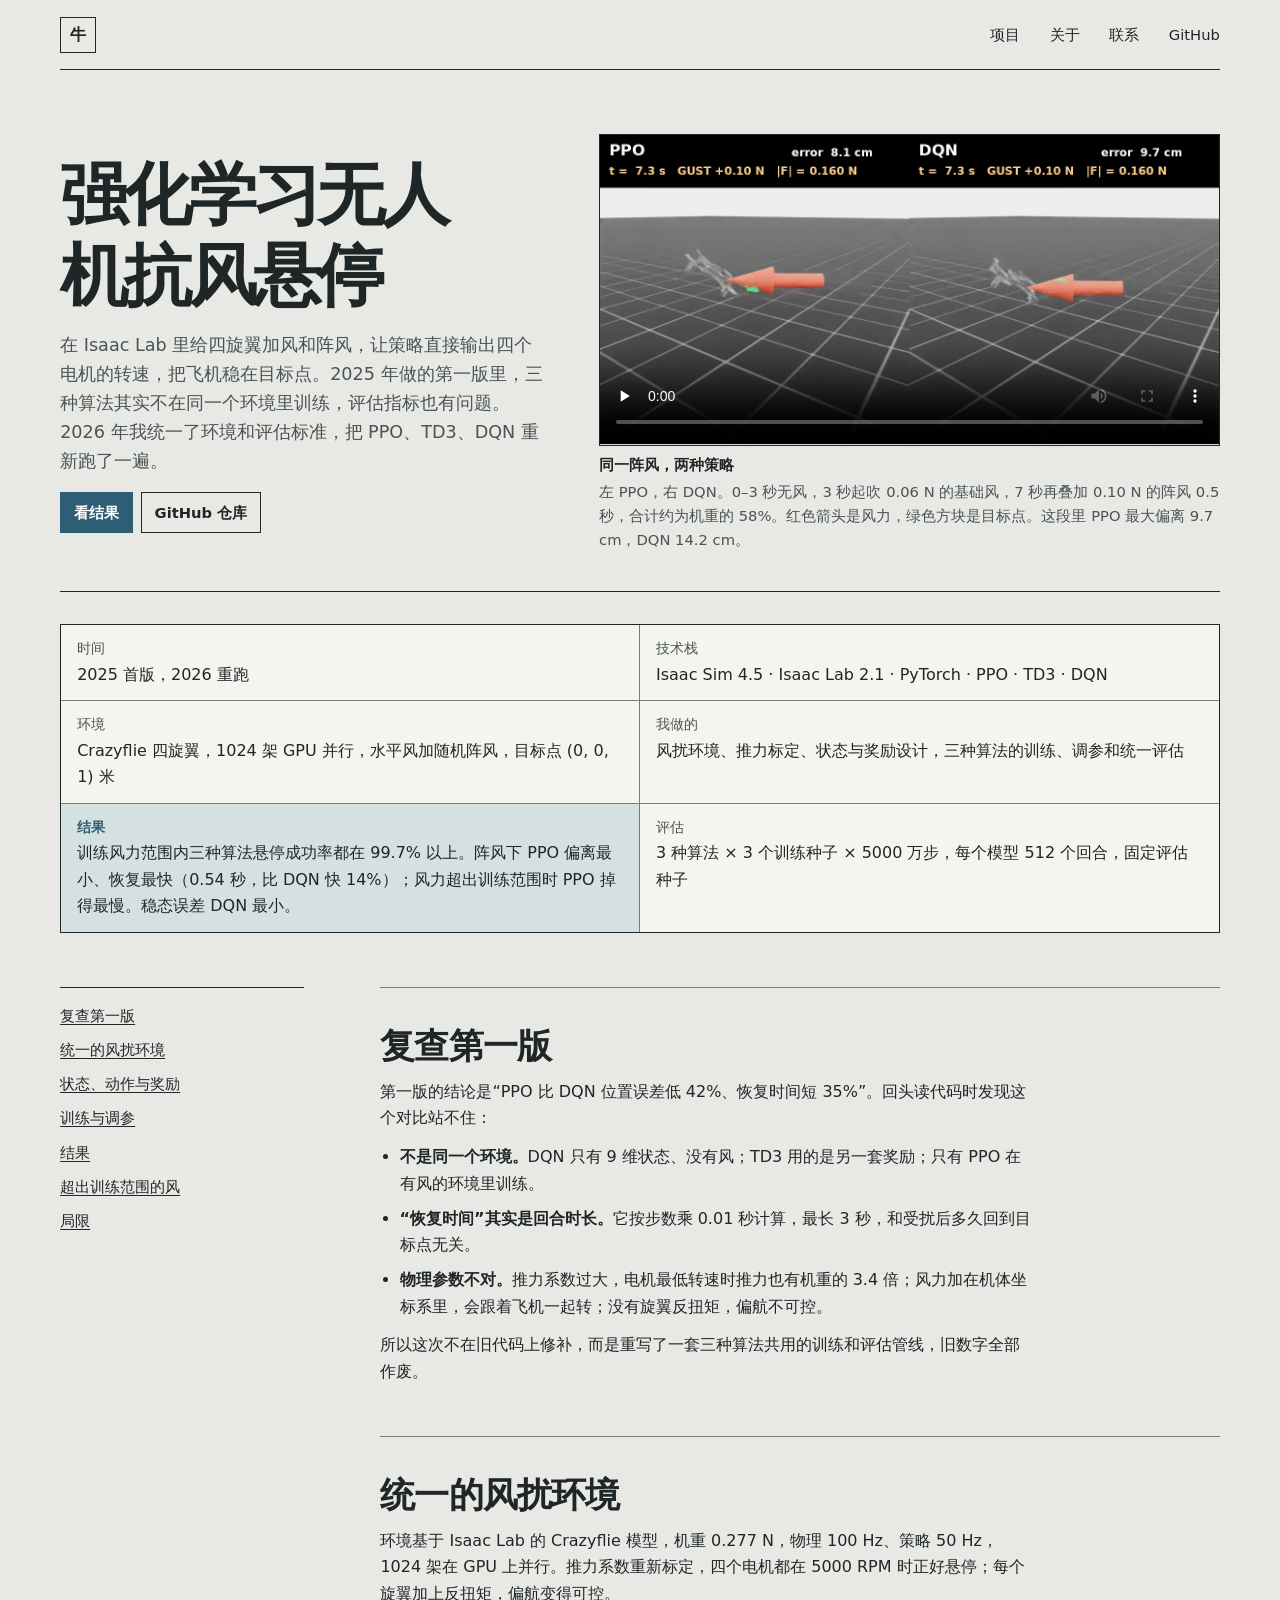
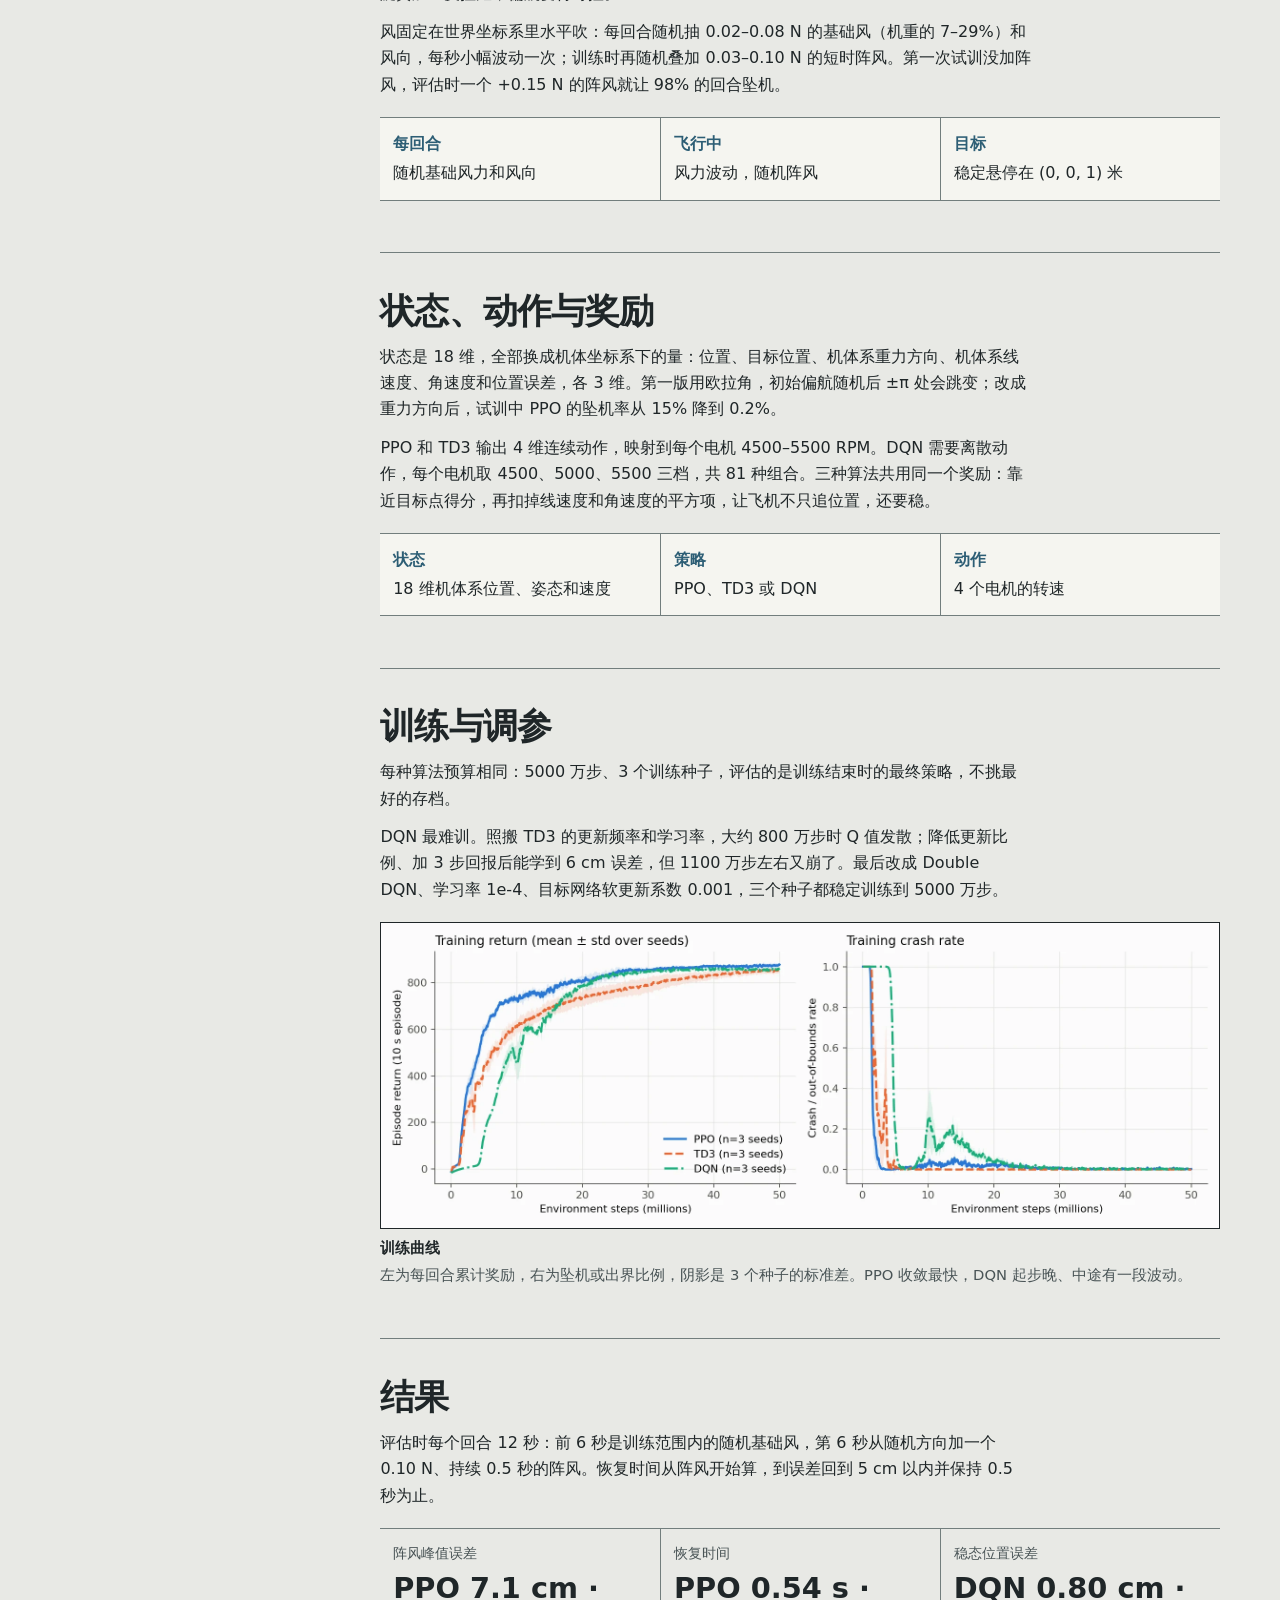
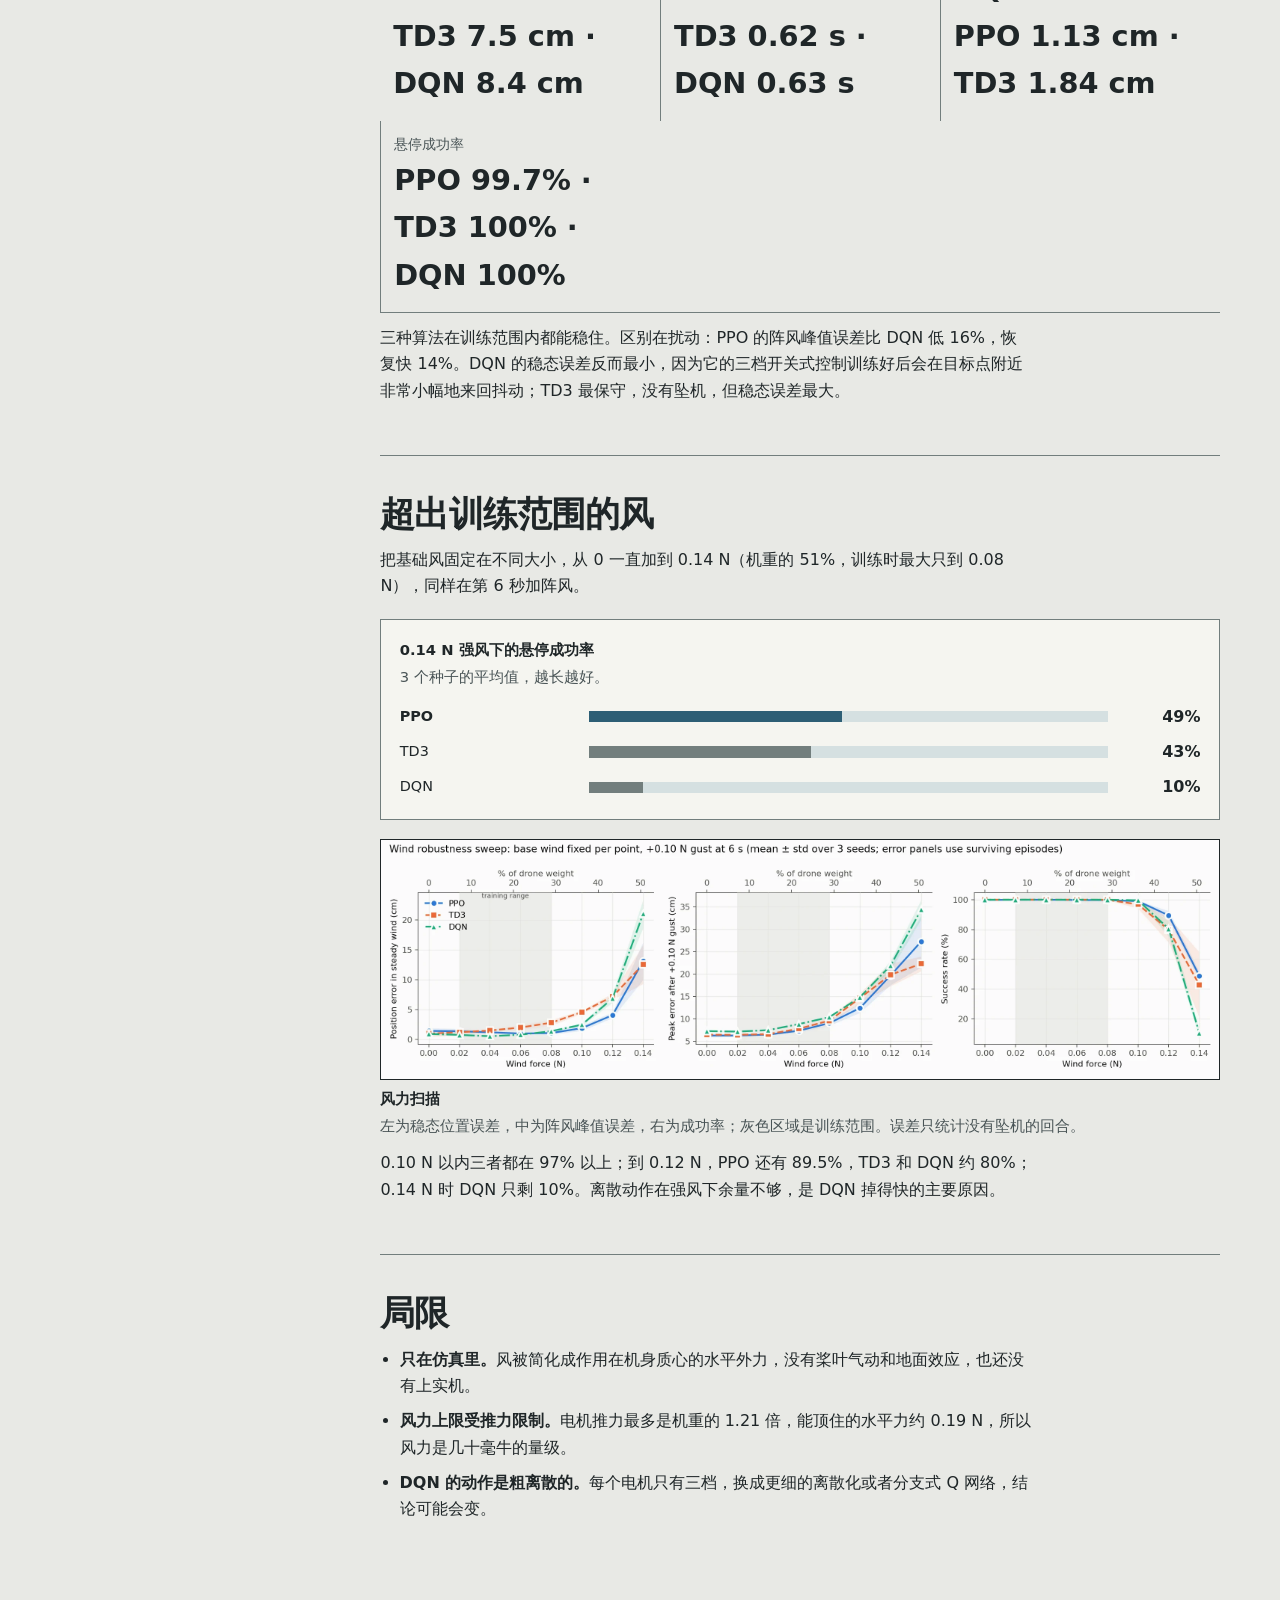
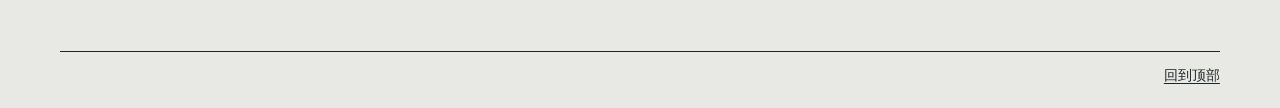
==== projects/drone-hover-rl/index.html @ 88372838 "Rework project pages and add re-run early projects - Reframe SO101 around LLM-driven LeRobot control" ====
<!doctype html>
<html lang="zh-CN">
  <head>
    <meta charset="utf-8">
    <meta name="viewport" content="width=device-width, initial-scale=1">
    <meta name="text-scale" content="scale">
    <meta name="color-scheme" content="light dark">
    <meta name="theme-color" content="#e8e9e5" media="(prefers-color-scheme: light)">
    <meta name="theme-color" content="#181e21" media="(prefers-color-scheme: dark)">
    <meta name="referrer" content="strict-origin-when-cross-origin">
    <meta name="description" content="在 Isaac Lab 里给四旋翼加风和阵风，用强化学习直接输出四个电机转速来稳住悬停。2026 年用统一环境和评估重跑 PPO、TD3、DQN：阵风下 PPO 恢复最快，超出训练风力时掉得最慢。">
    <meta property="og:type" content="article">
    <meta property="og:title" content="强化学习无人机抗风悬停 · 牛牧">
    <meta property="og:description" content="统一环境重跑 PPO / TD3 / DQN，3 个种子 × 5000 万步，阵风恢复与强风鲁棒性对比。">
    <meta property="og:image" content="https://nusniumu.github.io/assets/project-media/hover-poster.webp">
    <title>强化学习无人机抗风悬停 · 牛牧</title>
    <link rel="canonical" href="https://nusniumu.github.io/projects/drone-hover-rl/">
    <link rel="icon" href="../../assets/mark.png" type="image/png">
    <link rel="stylesheet" href="../../assets/site.css?v=fc8c5d6a">
  </head>
  <body id="top">
    <a class="skip-link" href="#main">跳到正文</a>
    <header class="shell masthead">
      <a class="brand" href="../../" aria-label="牛牧首页"><span aria-hidden="true">牛</span></a>
      <nav aria-label="主导航">
        <ul class="nav-list">
          <li><a href="../../#projects">项目</a></li>
          <li><a href="../../#about">关于</a></li>
          <li><a href="../../#contact">联系</a></li>
          <li><a href="https://github.com/NUSNiuMu">GitHub</a></li>
        </ul>
      </nav>
    </header>
    <main id="main" class="shell case-shell insight-case insight-v1 portfolio-case" tabindex="-1">
      <header class="insight-hero">
        <div class="case-title">
          <h1>强化学习无人机抗风悬停</h1>
          <p class="lead">在 Isaac Lab 里给四旋翼加风和阵风，让策略直接输出四个电机的转速，把飞机稳在目标点。2025 年做的第一版里，三种算法其实不在同一个环境里训练，评估指标也有问题。2026 年我统一了环境和评估标准，把 PPO、TD3、DQN 重新跑了一遍。</p>
          <div class="actions"><a class="button primary" href="#results">看结果</a><a class="button" href="https://github.com/NUSNiuMu/Drone-Stable-Hover-RL/tree/rerun-2026-11">GitHub 仓库</a></div>
        </div>
        <figure class="case-media">
          <video class="sample-video" controls playsinline preload="none" poster="../../assets/project-media/hover-poster.webp" width="1280" height="640" aria-label="PPO 与 DQN 在同一阵风下的悬停对比">
            <source src="../../assets/project-media/hover-demo.mp4" type="video/mp4">
            <a href="../../assets/project-media/hover-demo.mp4">打开视频 · PPO 与 DQN 阵风对比</a>
          </video>
          <figcaption><strong class="insight-media-title">同一阵风，两种策略</strong>左 PPO，右 DQN。0–3 秒无风，3 秒起吹 0.06 N 的基础风，7 秒再叠加 0.10 N 的阵风 0.5 秒，合计约为机重的 58%。红色箭头是风力，绿色方块是目标点。这段里 PPO 最大偏离 9.7 cm，DQN 14.2 cm。</figcaption>
        </figure>
      </header>

      <dl class="case-summary" aria-label="项目摘要">
        <div><dt>时间</dt><dd>2025 首版，2026 重跑</dd></div>
        <div><dt>技术栈</dt><dd lang="en">Isaac Sim 4.5 · Isaac Lab 2.1 · PyTorch · PPO · TD3 · DQN</dd></div>
        <div><dt>环境</dt><dd>Crazyflie 四旋翼，1024 架 GPU 并行，水平风加随机阵风，目标点 (0, 0, 1) 米</dd></div>
        <div><dt>我做的</dt><dd>风扰环境、推力标定、状态与奖励设计，三种算法的训练、调参和统一评估</dd></div>
        <div class="summary-key"><dt>结果</dt><dd>训练风力范围内三种算法悬停成功率都在 99.7% 以上。阵风下 PPO 偏离最小、恢复最快（0.54 秒，比 DQN 快 14%）；风力超出训练范围时 PPO 掉得最慢。稳态误差 DQN 最小。</dd></div>
        <div><dt>评估</dt><dd>3 种算法 × 3 个训练种子 × 5000 万步，每个模型 512 个回合，固定评估种子</dd></div>
      </dl>

      <div class="case-layout">
        <nav class="toc" aria-label="章节目录">
          <ul>
            <li><a href="#review">复查第一版</a></li>
            <li><a href="#env">统一的风扰环境</a></li>
            <li><a href="#reward">状态、动作与奖励</a></li>
            <li><a href="#training">训练与调参</a></li>
            <li><a href="#results">结果</a></li>
            <li><a href="#wind">超出训练范围的风</a></li>
            <li><a href="#next">局限</a></li>
          </ul>
        </nav>
        <div class="case-text">
          <section class="chapter" id="review">
            <h2>复查第一版</h2>
            <p>第一版的结论是“PPO 比 DQN 位置误差低 42%、恢复时间短 35%”。回头读代码时发现这个对比站不住：</p>
            <ul class="plain-list">
              <li><strong>不是同一个环境。</strong>DQN 只有 9 维状态、没有风；TD3 用的是另一套奖励；只有 PPO 在有风的环境里训练。</li>
              <li><strong>“恢复时间”其实是回合时长。</strong>它按步数乘 0.01 秒计算，最长 3 秒，和受扰后多久回到目标点无关。</li>
              <li><strong>物理参数不对。</strong>推力系数过大，电机最低转速时推力也有机重的 3.4 倍；风力加在机体坐标系里，会跟着飞机一起转；没有旋翼反扭矩，偏航不可控。</li>
            </ul>
            <p>所以这次不在旧代码上修补，而是重写了一套三种算法共用的训练和评估管线，旧数字全部作废。</p>
          </section>

          <section class="chapter" id="env">
            <h2>统一的风扰环境</h2>
            <p>环境基于 Isaac Lab 的 Crazyflie 模型，机重 0.277 N，物理 100 Hz、策略 50 Hz，1024 架在 GPU 上并行。推力系数重新标定，四个电机都在 5000 RPM 时正好悬停；每个旋翼加上反扭矩，偏航变得可控。</p>
            <p>风固定在世界坐标系里水平吹：每回合随机抽 0.02–0.08 N 的基础风（机重的 7–29%）和风向，每秒小幅波动一次；训练时再随机叠加 0.03–0.10 N 的短时阵风。第一次试训没加阵风，评估时一个 +0.15 N 的阵风就让 98% 的回合坠机。</p>
            <ol class="insight-flow" role="list"><li><strong>每回合</strong><span>随机基础风力和风向</span></li><li><strong>飞行中</strong><span>风力波动，随机阵风</span></li><li><strong>目标</strong><span>稳定悬停在 (0, 0, 1) 米</span></li></ol>
          </section>

          <section class="chapter" id="reward">
            <h2>状态、动作与奖励</h2>
            <p>状态是 18 维，全部换成机体坐标系下的量：位置、目标位置、机体系重力方向、机体系线速度、角速度和位置误差，各 3 维。第一版用欧拉角，初始偏航随机后 ±π 处会跳变；改成重力方向后，试训中 PPO 的坠机率从 15% 降到 0.2%。</p>
            <p>PPO 和 TD3 输出 4 维连续动作，映射到每个电机 4500–5500 RPM。DQN 需要离散动作，每个电机取 4500、5000、5500 三档，共 81 种组合。三种算法共用同一个奖励：靠近目标点得分，再扣掉线速度和角速度的平方项，让飞机不只追位置，还要稳。</p>
            <ol class="insight-flow" role="list"><li><strong>状态</strong><span>18 维机体系位置、姿态和速度</span></li><li><strong>策略</strong><span>PPO、TD3 或 DQN</span></li><li><strong>动作</strong><span>4 个电机的转速</span></li></ol>
          </section>

          <section class="chapter" id="training">
            <h2>训练与调参</h2>
            <p>每种算法预算相同：5000 万步、3 个训练种子，评估的是训练结束时的最终策略，不挑最好的存档。</p>
            <p>DQN 最难训。照搬 TD3 的更新频率和学习率，大约 800 万步时 Q 值发散；降低更新比例、加 3 步回报后能学到 6 cm 误差，但 1100 万步左右又崩了。最后改成 Double DQN、学习率 1e-4、目标网络软更新系数 0.001，三个种子都稳定训练到 5000 万步。</p>
            <figure class="case-media">
              <a class="screenshot-link" href="../../assets/project-media/hover-rerun-training.webp" aria-label="打开原图 · 训练曲线"><img src="../../assets/project-media/hover-rerun-training.webp" width="1760" height="640" loading="lazy" decoding="async" alt="左：三种算法的每回合累计奖励随训练步数上升，PPO 最快，最终都在 850 左右；右：训练中的坠机率，三者都在 500 万步内降到接近 0，DQN 在 1000 万步附近有一段回升。"></a>
              <figcaption><strong class="insight-media-title">训练曲线</strong>左为每回合累计奖励，右为坠机或出界比例，阴影是 3 个种子的标准差。PPO 收敛最快，DQN 起步晚、中途有一段波动。</figcaption>
            </figure>
          </section>

          <section class="chapter" id="results">
            <h2>结果</h2>
            <p>评估时每个回合 12 秒：前 6 秒是训练范围内的随机基础风，第 6 秒从随机方向加一个 0.10 N、持续 0.5 秒的阵风。恢复时间从阵风开始算，到误差回到 5 cm 以内并保持 0.5 秒为止。</p>
            <dl class="insight-results"><div><dt>阵风峰值误差</dt><dd>PPO 7.1 cm · TD3 7.5 cm · DQN 8.4 cm</dd></div><div><dt>恢复时间</dt><dd>PPO 0.54 s · TD3 0.62 s · DQN 0.63 s</dd></div><div><dt>稳态位置误差</dt><dd>DQN 0.80 cm · PPO 1.13 cm · TD3 1.84 cm</dd></div><div><dt>悬停成功率</dt><dd>PPO 99.7% · TD3 100% · DQN 100%</dd></div></dl>
            <p>三种算法在训练范围内都能稳住。区别在扰动：PPO 的阵风峰值误差比 DQN 低 16%，恢复快 14%。DQN 的稳态误差反而最小，因为它的三档开关式控制训练好后会在目标点附近非常小幅地来回抖动；TD3 最保守，没有坠机，但稳态误差最大。</p>
          </section>

          <section class="chapter" id="wind">
            <h2>超出训练范围的风</h2>
            <p>把基础风固定在不同大小，从 0 一直加到 0.14 N（机重的 51%，训练时最大只到 0.08 N），同样在第 6 秒加阵风。</p>
            <figure class="case-media bar-compare">
              <figcaption><strong class="insight-media-title">0.14 N 强风下的悬停成功率</strong>3 个种子的平均值，越长越好。</figcaption>
              <dl>
                <div class="is-best"><dt>PPO</dt><dd><span class="bar-track" aria-hidden="true"><span style="inline-size:48.8%"></span></span><b>49%</b></dd></div>
                <div><dt>TD3</dt><dd><span class="bar-track" aria-hidden="true"><span style="inline-size:42.8%"></span></span><b>43%</b></dd></div>
                <div><dt>DQN</dt><dd><span class="bar-track" aria-hidden="true"><span style="inline-size:10.4%"></span></span><b>10%</b></dd></div>
              </dl>
            </figure>
            <figure class="case-media">
              <a class="screenshot-link" href="../../assets/project-media/hover-rerun-wind.webp" aria-label="打开原图 · 风力扫描"><img src="../../assets/project-media/hover-rerun-wind.webp" width="2240" height="640" loading="lazy" decoding="async" alt="三张图的横轴都是风力 0 到 0.14 N，灰色区域是训练范围 0.02 到 0.08 N。左：稳态位置误差，0.12 N 起快速上升，DQN 最陡；中：阵风峰值误差，PPO 基本最低；右：成功率在 0.10 N 前都接近 100%，0.12 N 时 PPO 约 90%，0.14 N 时 DQN 跌到约 10%。"></a>
              <figcaption><strong class="insight-media-title">风力扫描</strong>左为稳态位置误差，中为阵风峰值误差，右为成功率；灰色区域是训练范围。误差只统计没有坠机的回合。</figcaption>
            </figure>
            <p>0.10 N 以内三者都在 97% 以上；到 0.12 N，PPO 还有 89.5%，TD3 和 DQN 约 80%；0.14 N 时 DQN 只剩 10%。离散动作在强风下余量不够，是 DQN 掉得快的主要原因。</p>
          </section>

          <section class="chapter" id="next">
            <h2>局限</h2>
            <ul class="plain-list">
              <li><strong>只在仿真里。</strong>风被简化成作用在机身质心的水平外力，没有桨叶气动和地面效应，也还没有上实机。</li>
              <li><strong>风力上限受推力限制。</strong>电机推力最多是机重的 1.21 倍，能顶住的水平力约 0.19 N，所以风力是几十毫牛的量级。</li>
              <li><strong>DQN 的动作是粗离散的。</strong>每个电机只有三档，换成更细的离散化或者分支式 Q 网络，结论可能会变。</li>
            </ul>
          </section>
        </div>
      </div>
    </main>
    <footer class="shell site-footer"><a href="#top">回到顶部</a></footer>
  </body>
</html>
---- assets/site.css ----
:root {
  color-scheme: light dark;
  --page: #e8e9e5;
  --ink: #1f2628;
  --muted: #495456;
  --line: #727e7d;
  --paper: #f5f5f0;
  --accent: #2d5e75;
  --on-accent: #fff;
  --tint: #d5e0e1;
  --measure: 73rem;
  --gutter: clamp(1rem, 4.7vw, 4.5rem);
  font-family: "PingFang SC", "Noto Sans CJK SC", "Microsoft YaHei", system-ui, sans-serif;
  line-height: 1.65;
  background: var(--page);
  color: var(--ink);
}

@media (prefers-color-scheme: dark) {
  :root {
    --page: #181e21;
    --ink: #e6ebea;
    --muted: #b0bdbd;
    --line: #78898c;
    --paper: #222b2e;
    --accent: #9bc8de;
    --on-accent: #162226;
    --tint: #293e46;
  }
}

*, *::before, *::after { box-sizing: border-box; }
body { margin: 0; }
img, video { display: block; max-inline-size: 100%; block-size: auto; }
h1, h2, h3, figure, p { margin: 0; }
h1, h2, h3 { line-height: 1.19; text-wrap: balance; overflow-wrap: anywhere; }
p, a { overflow-wrap: anywhere; }
a { color: inherit; text-underline-offset: .2em; text-decoration-thickness: .075em; }
a:hover { color: var(--accent); }
button { font: inherit; cursor: pointer; }
:focus-visible { outline: 3px solid var(--accent); outline-offset: 4px; }
[hidden] { display: none !important; }
[tabindex="-1"]:focus { outline: none; }
[id] { scroll-margin-block: 1.25rem; }
::selection { background: var(--accent); color: var(--on-accent); }

.shell {
  inline-size: min(var(--measure), 100% - 2 * var(--gutter));
  margin-inline: auto;
}

.skip-link {
  position: absolute;
  inset: .55rem auto auto var(--gutter);
  z-index: 2;
  background: var(--accent);
  color: var(--on-accent);
  padding: .4rem .8rem;
  transform: translateY(-150%);
}

.skip-link:focus { transform: none; color: var(--on-accent); }

.visually-hidden {
  position: absolute;
  inline-size: 1px;
  block-size: 1px;
  overflow: hidden;
  clip-path: inset(50%);
  white-space: nowrap;
}

.masthead, .case-header {
  display: flex;
  flex-wrap: wrap;
  align-items: center;
  justify-content: space-between;
  gap: .45rem 1.3rem;
  min-block-size: 4.4rem;
  padding-block: .55rem;
  border-block-end: 1px solid var(--ink);
}

.brand {
  display: inline-grid;
  place-items: center;
  min-inline-size: 2.25rem;
  min-block-size: 2.25rem;
  padding-inline: .32rem;
  border: 1px solid var(--ink);
  font-weight: 730;
  line-height: 1.1;
  text-decoration: none;
}
.brand:hover { border-color: var(--accent); }

.nav-list, .project-list, .toc ul, .metrics, .case-links {
  list-style: none;
  padding: 0;
  margin: 0;
}

.nav-list { display: flex; flex-wrap: wrap; gap: 0 clamp(.6rem, 2.55vw, 1.85rem); }
.nav-list a { display: inline-flex; align-items: center; min-block-size: 2.25rem; font-size: .92rem; text-decoration: none; }
.nav-list a:hover { text-decoration: underline; }

.front {
  display: grid;
  grid-template-columns: minmax(0, .84fr) minmax(0, 1.16fr);
  gap: clamp(2rem, 6.6vw, 6.25rem);
  align-items: center;
  padding-block: clamp(2.6rem, 6.1vw, 5.35rem) clamp(3.45rem, 7vw, 5.75rem);
}

.intro { min-inline-size: 0; }
.portrait {
  inline-size: 5.5rem;
  aspect-ratio: 4 / 5;
  object-fit: cover;
  object-position: 50% 30%;
  border: 1px solid var(--ink);
  background: var(--paper);
  margin-block-end: 1.4rem;
}
.intro h1 { font-size: clamp(3.45rem, 7.7vw, 6.05rem); font-weight: 800; letter-spacing: -.06em; }
.intro p { max-inline-size: 24em; margin-block-start: 1.45rem; font-size: 1.09rem; line-height: 1.78; }
.intro-link { display: inline-flex; align-items: center; gap: .6rem; min-block-size: 2.6rem; margin-block-start: .65rem; color: var(--accent); font-weight: 690; }

.main-project {
  min-inline-size: 0;
  margin-inline-end: .46rem;
  border: 1px solid var(--ink);
  background: var(--paper);
  box-shadow: .46rem .46rem 0 -1px var(--tint), .46rem .46rem 0 0 var(--ink);
}
.main-project > img { inline-size: 100%; aspect-ratio: 1200 / 690; object-fit: cover; background: var(--tint); }
.main-copy { padding: clamp(1rem, 2.5vw, 1.65rem); border-block-start: 1px solid var(--ink); }
.main-copy h2 { font-family: system-ui, sans-serif; font-size: clamp(1.55rem, 3.1vw, 2.45rem); font-weight: 760; letter-spacing: -.045em; }
.main-copy p { margin-block-start: .65rem; color: var(--muted); }
.actions { display: flex; flex-wrap: wrap; gap: .5rem; margin-block-start: 1rem; }
.button, .case-links a {
  display: inline-flex;
  align-items: center;
  min-block-size: 2.55rem;
  padding: .35rem .8rem;
  border: 1px solid var(--ink);
  font-size: .92rem;
  font-weight: 660;
  text-decoration: none;
}
.button:hover, .case-links a:hover { background: var(--tint); border-color: var(--accent); }
.button.primary { background: var(--accent); border-color: var(--accent); color: var(--on-accent); }
.button.primary:hover { text-decoration: underline; }

.archive, #contact { border-block-start: 1px solid var(--ink); padding-block: 1.45rem clamp(2.65rem, 6vw, 4.8rem); }
.archive h2, #contact h2 { font-size: clamp(1.55rem, 3vw, 2.2rem); font-weight: 760; }

.archive-heading { display: flex; flex-wrap: wrap; align-items: start; justify-content: space-between; gap: .85rem; }
.project-filter { display: flex; flex-wrap: wrap; gap: .35rem; }
.project-filter button {
  min-block-size: 2.55rem;
  padding: .3rem .62rem;
  border: 1px solid var(--line);
  background: transparent;
  color: var(--ink);
  font-size: .89rem;
}
.project-filter button:hover { border-color: var(--accent); color: var(--accent); }
.project-filter button[aria-pressed="true"] { background: var(--accent); border-color: var(--accent); color: var(--on-accent); }
.project-list { display: grid; grid-template-columns: repeat(2, minmax(0, 1fr)); gap: .7rem; margin-block-start: 1.15rem; }
.archive-item { min-inline-size: 0; border: 1px solid var(--line); background: var(--paper); }
.archive-item article { block-size: 100%; display: grid; grid-template-columns: minmax(0, 1fr); }
.archive-item article:has(.archive-image) { grid-template-columns: 32% minmax(0, 1fr); }
.archive-image { inline-size: 100%; block-size: 100%; min-block-size: 6.2rem; object-fit: cover; border-inline-end: 1px solid var(--line); background: var(--tint); }
.archive-copy { min-inline-size: 0; padding: .95rem 1.05rem; }
.archive-copy h3 { font-size: clamp(1.14rem, 2vw, 1.38rem); }
.archive-copy p { margin-block-start: .45rem; color: var(--muted); }
.repo-link { display: inline-flex; align-items: center; min-block-size: 2.25rem; margin-block-start: .2rem; color: var(--accent); font-size: .9rem; }

.contact-details { display: grid; grid-template-columns: auto minmax(0, 1fr); align-items: baseline; gap: .2rem 1.2rem; margin-block: .8rem 0; }
.contact-details dt { color: var(--muted); }
.contact-details dd { margin: 0; overflow-wrap: anywhere; }
.contact-details a, .site-footer a { display: inline-flex; align-items: center; min-block-size: 1.85rem; }
.site-footer { display: flex; justify-content: end; border-block-start: 1px solid var(--ink); padding-block: .6rem 1.05rem; font-size: .9rem; }

.case-shell { padding-block: clamp(2rem, 5vw, 4.4rem) clamp(2.8rem, 6vw, 5rem); }
.case-title, .case-intro { max-inline-size: 68rem; margin-block-end: clamp(1.5rem, 3.4vw, 2.75rem); }
.case-title h1, .case-intro h1 { font-size: clamp(2.35rem, 6.25vw, 5rem); font-weight: 780; letter-spacing: -.054em; overflow-wrap: anywhere; }
.case-back { display: inline-flex; align-items: center; min-block-size: 1.8rem; color: var(--accent); font-weight: 660; }
.lead, .case-intro p { max-inline-size: 53ch; margin-block-start: .9rem; color: var(--muted); font-size: 1.1rem; }
.case-links { display: flex; flex-wrap: wrap; gap: .55rem; margin-block-start: .85rem; }

.case-media { max-inline-size: 65rem; margin-block-end: 1.4rem; }
.case-media img, .case-media video { inline-size: 100%; border: 1px solid var(--ink); background: var(--tint); }
.case-media video { aspect-ratio: 16 / 9; }
.case-media figcaption { padding-block: .45rem 0; color: var(--muted); font-size: .92rem; }
.case-media figcaption a { color: var(--accent); }
.case-media.map img { max-block-size: 32rem; object-fit: contain; background: #eee; }

.steps {
  display: grid;
  grid-template-columns: repeat(auto-fit, minmax(min(100%, 10.5rem), 1fr));
  list-style: none;
  counter-reset: step;
  gap: 1px;
  margin: 0;
  padding: 1px;
  background: var(--line);
}
.steps li {
  counter-increment: step;
  display: flex;
  gap: .62rem;
  min-block-size: 3.15rem;
  align-items: center;
  padding: .7rem .75rem;
  border-inline-start: 3px solid var(--accent);
  background: var(--paper);
  font-weight: 650;
}
.steps li::before { content: counter(step); color: var(--accent); font-variant-numeric: tabular-nums; font-weight: 720; }
.steps.parallel li::before { content: none; }


.case-layout { display: grid; grid-template-columns: minmax(9rem, .29fr) minmax(0, 1fr); gap: clamp(1.5rem, 6vw, 5rem); align-items: start; margin-block-start: clamp(2rem, 4.4vw, 3.4rem); }
.toc { position: sticky; inset-block-start: 1.1rem; min-inline-size: 0; border-block-start: 1px solid var(--ink); padding-block-start: .7rem; }
.toc a { display: block; padding-block: .28rem; font-size: .96rem; }
.chapter, .case-section { border-block-start: 1px solid var(--line); padding-block: 1.1rem 1.9rem; }
.chapter h2, .case-section h2 { font-size: clamp(1.45rem, 3vw, 2.2rem); letter-spacing: -.025em; }
.chapter h3 { margin-block-start: 1.55rem; font-size: 1.13rem; }
.chapter p, .case-section p { max-inline-size: 64ch; margin-block-start: .75rem; }
.chapter .steps { margin-block-start: 1rem; }
.chapter .case-media { margin-block: 1.2rem 0; }
.case-return { margin-block-start: 1.25rem; }

.metrics { max-inline-size: 36rem; display: grid; gap: .7rem; margin-block-start: 1rem; }
.metrics li { display: grid; grid-template-columns: minmax(0, 1fr) auto; gap: .15rem .9rem; align-items: baseline; padding: .55rem .75rem; border: 1px solid var(--line); background: var(--paper); }
.metrics strong { font-variant-numeric: tabular-nums; }
.bar { grid-column: 1 / -1; display: block; block-size: .25rem; background: var(--tint); }
.bar span { display: block; block-size: 100%; inline-size: calc(var(--fraction) * 100%); background: var(--accent); }

@media (max-width: 54rem) {
  .front { gap: 1.75rem; }
  .case-layout { display: block; }
  .toc { position: static; margin-block-end: 1.5rem; }
  .toc ul { display: flex; flex-wrap: wrap; gap: .1rem 1rem; }
}

@media (max-width: 42rem) {
  .front, .project-list { grid-template-columns: minmax(0, 1fr); }
  .front { gap: 1.7rem; padding-block: 1.75rem 2.65rem; }
  .intro { display: grid; grid-template-columns: auto minmax(0, 1fr); align-items: center; column-gap: .85rem; }
  .portrait { inline-size: 3.65rem; margin: 0; }
  .intro h1 { font-size: clamp(2.9rem, 9vw, 4.4rem); }
  .intro p, .intro-link { grid-column: 1 / -1; }
  .intro p { margin-block-start: .9rem; font-size: 1rem; }
  .intro-link { justify-self: start; margin-block-start: .2rem; }
}

@media (max-width: 22rem) {
  .archive-item article:has(.archive-image) { grid-template-columns: minmax(0, 1fr); }
  .archive-image { block-size: auto; max-block-size: 9rem; border-inline-end: 0; border-block-end: 1px solid var(--line); }
  .nav-list { column-gap: .55rem; }
  .main-project { margin-inline-end: .35rem; box-shadow: .35rem .35rem 0 -1px var(--tint), .35rem .35rem 0 0 var(--ink); }
}

@media (forced-colors: active) {
  .project-filter button[aria-pressed="true"], .button.primary { border: 2px solid Highlight; }
}

.archive-image.kit-thumb { object-fit: contain; background: #1c1d1f; }
.case-media .sample-video { aspect-ratio: auto; }

.insight-hero {
  display: grid;
  grid-template-columns: minmax(0, .88fr) minmax(0, 1.12fr);
  gap: clamp(1.4rem, 4vw, 3.65rem);
  align-items: center;
  padding-block-end: clamp(1.35rem, 3vw, 2.4rem);
  border-block-end: 1px solid var(--ink);
}
.insight-hero .case-title, .insight-hero .case-media { margin-block-end: 0; }
.insight-hero h1 { font-size: clamp(2.45rem, 5.35vw, 4.45rem); }
.insight-case .chapter { padding-block: clamp(1.35rem, 3vw, 2.3rem) clamp(2rem, 4vw, 3.5rem); }
.insight-case .chapter h3 { margin-block-start: clamp(1.6rem, 3.3vw, 2.6rem); }
.insight-figure { margin-block: 1.35rem; }
.insight-figure figcaption { margin-block-start: .55rem; color: var(--muted); font-size: .9rem; }
.kit-photo { inline-size: 100%; block-size: auto; border: 1px solid var(--ink); }

.insight-pairs, .insight-flow, .insight-results {
  display: grid;
  grid-template-columns: repeat(3, minmax(0, 1fr));
  margin-block: 1.2rem 0;
  border-block: 1px solid var(--line);
}
.insight-pairs > div, .insight-flow > li, .insight-results > div { padding: .8rem; }
.insight-pairs > div + div, .insight-flow > li + li, .insight-results > div + div { border-inline-start: 1px solid var(--line); }
.insight-pairs dt, .insight-flow strong { color: var(--accent); font-weight: 720; }
.insight-pairs dd, .insight-results dd, .qt-tools dd { margin-inline-start: 0; }
.insight-pairs dd, .insight-flow span { display: block; margin-block-start: .18rem; }
.insight-flow { padding: 0; list-style: none; background: var(--paper); }
.insight-flow strong { display: block; }
.recording-inputs { grid-template-columns: repeat(2, minmax(0, 1fr)); }
.insight-case .recording-output {
  max-inline-size: none;
  margin: 0;
  padding: .72rem .8rem;
  background: var(--tint);
}
.recording-output strong, .recording-output span { display: block; }
.insight-results { font-variant-numeric: tabular-nums; }
.insight-results dt { color: var(--muted); font-size: .88rem; }
.insight-results dd { font-size: clamp(1.25rem, 2.6vw, 1.8rem); font-weight: 770; overflow-wrap: anywhere; }

.qt-tools { margin-block: .85rem 0; }
.qt-tools > div {
  display: grid;
  grid-template-columns: minmax(0, 8.2rem) minmax(0, 1fr);
  gap: .35rem 1.2rem;
  padding-block: .85rem;
  border-block-start: 1px solid var(--line);
}
.qt-tools dt { font-weight: 740; overflow-wrap: anywhere; }
.qt-tools dd { max-inline-size: 60ch; }
.quality-examples { display: grid; grid-template-columns: repeat(2, minmax(0, 1fr)); gap: 1rem; }

@media (max-width: 54rem) {
  .insight-hero { grid-template-columns: minmax(0, 1fr); }
}

@media (max-width: 42rem) {
  .insight-pairs, .insight-flow, .insight-results, .qt-tools > div, .quality-examples { grid-template-columns: minmax(0, 1fr); }
  .insight-pairs > div + div, .insight-flow > li + li, .insight-results > div + div {
    border-inline-start: 0;
    border-block-start: 1px solid var(--line);
  }
}

.insight-v1 .insight-media-grid {
  display: grid;
  grid-template-columns: repeat(2, minmax(0, 1fr));
  gap: 1.1rem;
}
.insight-v1 .insight-text-media {
  display: grid;
  grid-template-columns: minmax(0, 1fr) minmax(0, .65fr);
  align-items: start;
  gap: clamp(1rem, 3vw, 2.4rem);
  margin-block: 1.2rem;
}
.insight-v1 .insight-phone-section { grid-template-columns: minmax(0, .72fr) minmax(0, 1fr); }
.insight-v1 .device-phone { inline-size: min(100%, 21rem); }
.insight-v1 .insight-text-media > .case-media { margin-block: 0; }
.insight-v1 .insight-text-media > div > p { margin-block-start: 0; }
.insight-v1 .insight-media-title {
  display: block;
  margin-block-end: .15rem;
  color: var(--ink);
  font-weight: 720;
}
.insight-v1 .insight-facts { margin-block: 1rem 0; }
.insight-v1 .insight-facts > div {
  border-block-start: 1px solid var(--line);
  padding-block: .6rem;
}
.insight-v1 .insight-facts dt { font-weight: 700; }
.insight-v1 .insight-facts dd {
  margin: .2rem 0 0;
  color: var(--muted);
}
.insight-v1 .screenshot-link { display: block; }
.insight-v1 .insight-disclosure {
  margin-block: 1.1rem;
  border-block: 1px solid var(--line);
}
.insight-v1 .insight-disclosure > summary {
  padding-block: .72rem;
  cursor: pointer;
  font-weight: 660;
}
.insight-v1 .insight-disclosure[open] { padding-block-end: .95rem; }
.insight-v1 .insight-disclosure[open] > .case-media,
.insight-v1 .insight-disclosure[open] > .insight-media-grid > .case-media { margin-block-start: .55rem; }
.insight-v1 .insight-mobile-gallery { max-inline-size: 43rem; }

@media (max-width: 42rem) {
  .insight-v1 .insight-text-media,
  .insight-v1 .insight-media-grid { grid-template-columns: minmax(0, 1fr); }
  .insight-v1 .device-phone { margin-inline: auto; }
}

/* Portfolio case figures */
.portfolio-case .case-title-line { display: block; }
.portfolio-case .insight-text-media .case-media img {
  max-block-size: 24rem;
  object-fit: contain;
  background: var(--paper);
}
.portfolio-case .insight-text-media > div > p + p { margin-block-start: .8rem; }
.portfolio-case .comparison,
.portfolio-case .action-mask {
  padding: clamp(.75rem, 2vw, 1.15rem);
  border: 1px solid var(--line);
  background: var(--paper);
}
.portfolio-case .comparison figcaption { padding-block-start: 0; }
.portfolio-case .comparison dl {
  display: grid;
  grid-template-columns: repeat(auto-fit, minmax(min(100%, 9rem), 1fr));
  gap: .9rem;
  margin-block: .9rem 0;
}
.portfolio-case .comparison dt { font-size: .88rem; }
.portfolio-case .comparison dd { margin: .15rem 0 0; font-variant-numeric: tabular-nums; }
.portfolio-case .comparison dd b { font-size: 1.4rem; }
.portfolio-case .comparison-track {
  display: block;
  block-size: .34rem;
  margin-block-start: .4rem;
  background: var(--tint);
}
.portfolio-case .comparison-track > span {
  display: block;
  block-size: 100%;
  background: var(--accent);
}
.portfolio-case .mask-grid {
  display: grid;
  grid-template-columns: repeat(8, minmax(0, 1fr));
  gap: .28rem;
}
.portfolio-case .mask-grid > span {
  min-block-size: 1.6rem;
  border: 1px solid var(--line);
  background: var(--tint);
}
.portfolio-case .mask-grid > span:first-child {
  background: var(--accent);
  border-color: var(--accent);
}
@media (min-width: 42rem) {
  .portfolio-case .mask-grid { grid-template-columns: repeat(16, minmax(0, 1fr)); }
}

/* Homepage: tagline, tags, early projects, about */
.intro .tagline { margin-block-start: 1.1rem; font-size: clamp(1.2rem, 2.2vw, 1.45rem); font-weight: 720; line-height: 1.4; }
.intro .tagline + p { margin-block-start: .7rem; color: var(--muted); }
.intro .intro-meta { margin-block-start: .7rem; color: var(--muted); font-size: .92rem; }
.tag { display: inline-block; margin-block-end: .3rem; padding: 0 .4rem; border: 1px solid var(--line); color: var(--muted); font-size: .78rem; line-height: 1.6; }
.archive-copy .tag { margin-block-start: 0; color: var(--muted); }

.early-list { list-style: none; padding: 0; margin: 1.15rem 0 0; display: grid; grid-template-columns: repeat(2, minmax(0, 1fr)); gap: .7rem; }
.early-list li { display: grid; grid-template-columns: 3.2rem minmax(0, 1fr); gap: .8rem; padding: .95rem 1.05rem; border: 1px solid var(--line); }
.early-year { color: var(--accent); font-weight: 720; font-variant-numeric: tabular-nums; }
.early-list h3 { font-size: 1.08rem; }
.early-list p { margin-block-start: .35rem; color: var(--muted); font-size: .95rem; }

.about-text { max-inline-size: 64ch; margin-block-start: .9rem; }
.timeline { list-style: none; padding: 0; margin: 1.3rem 0 0; max-inline-size: 44rem; border-inline-start: 2px solid var(--accent); }
.timeline li { display: grid; grid-template-columns: 6.5rem minmax(0, 1fr); gap: .8rem; padding: .4rem 0 .4rem 1rem; }
.timeline span { color: var(--muted); font-variant-numeric: tabular-nums; font-size: .92rem; }

@media (max-width: 42rem) {
  .early-list { grid-template-columns: minmax(0, 1fr); }
  .intro .tagline, .intro .intro-meta { grid-column: 1 / -1; }
  .timeline li { grid-template-columns: minmax(0, 1fr); gap: 0; }
}

/* Case summary box */
.case-summary {
  display: grid;
  grid-template-columns: repeat(2, minmax(0, 1fr));
  margin: clamp(1.2rem, 3vw, 2rem) 0 0;
  border: 1px solid var(--ink);
  background: var(--paper);
}
.case-summary > div { padding: .75rem 1rem; border-block-end: 1px solid var(--line); }
.case-summary > div:nth-child(odd) { border-inline-end: 1px solid var(--line); }
.case-summary > div:nth-last-child(-n+2) { border-block-end: 0; }
.case-summary dt { color: var(--muted); font-size: .85rem; }
.case-summary dd { margin: .15rem 0 0; }
.case-summary .summary-key { background: var(--tint); }
.case-summary .summary-key dt { color: var(--accent); font-weight: 720; }

/* Horizontal bar comparison */
.portfolio-case .bar-compare { padding: clamp(.75rem, 2vw, 1.15rem); border: 1px solid var(--line); background: var(--paper); }
.portfolio-case .bar-compare figcaption { padding-block-start: 0; }
.bar-compare dl { display: grid; gap: .55rem; margin: .9rem 0 0; }
.bar-compare dl > div { display: grid; grid-template-columns: minmax(0, 11rem) minmax(0, 1fr); gap: .8rem; align-items: center; }
.bar-compare dt { font-size: .9rem; }
.bar-compare dd { display: grid; grid-template-columns: minmax(0, 1fr) 4rem; gap: .6rem; align-items: center; margin: 0; font-variant-numeric: tabular-nums; }
.bar-compare dd b { text-align: end; }
.bar-track { display: block; block-size: .7rem; background: var(--tint); }
.bar-track > span { display: block; block-size: 100%; background: var(--line); }
.bar-compare .is-best .bar-track > span { background: var(--accent); }
.bar-compare .is-best dt { font-weight: 720; }

.plain-list { margin: .8rem 0 0; padding-inline-start: 1.2rem; max-inline-size: 64ch; }
.plain-list li + li { margin-block-start: .55rem; }

@media (max-width: 42rem) {
  .case-summary { grid-template-columns: minmax(0, 1fr); }
  .case-summary > div:nth-child(odd) { border-inline-end: 0; }
  .case-summary > div:nth-last-child(2) { border-block-end: 1px solid var(--line); }
  .bar-compare dl > div { grid-template-columns: minmax(0, 1fr); gap: .2rem; }
}
.case-media.portrait-media { max-inline-size: 22rem; }
.bar-compare dd { grid-template-columns: minmax(0, 1fr) 5.2rem; }
.bar-compare dd b { white-space: nowrap; }
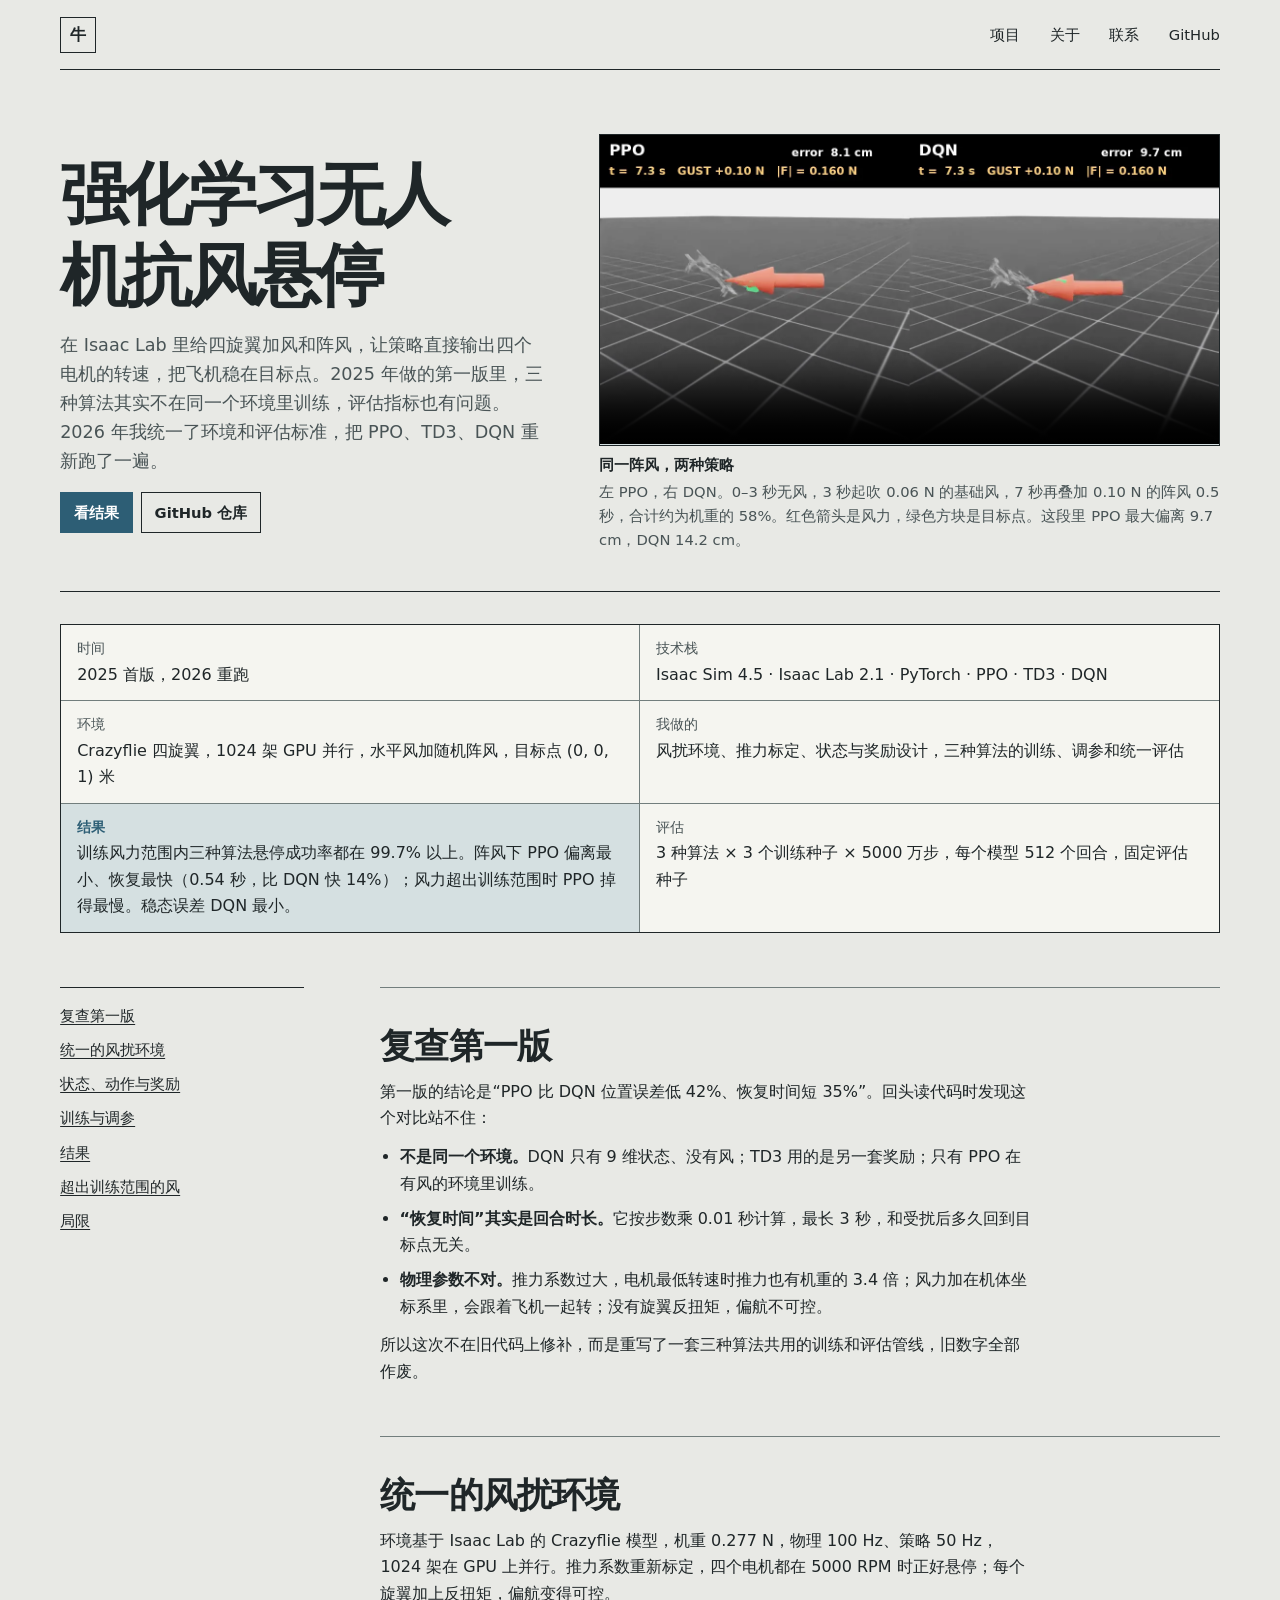
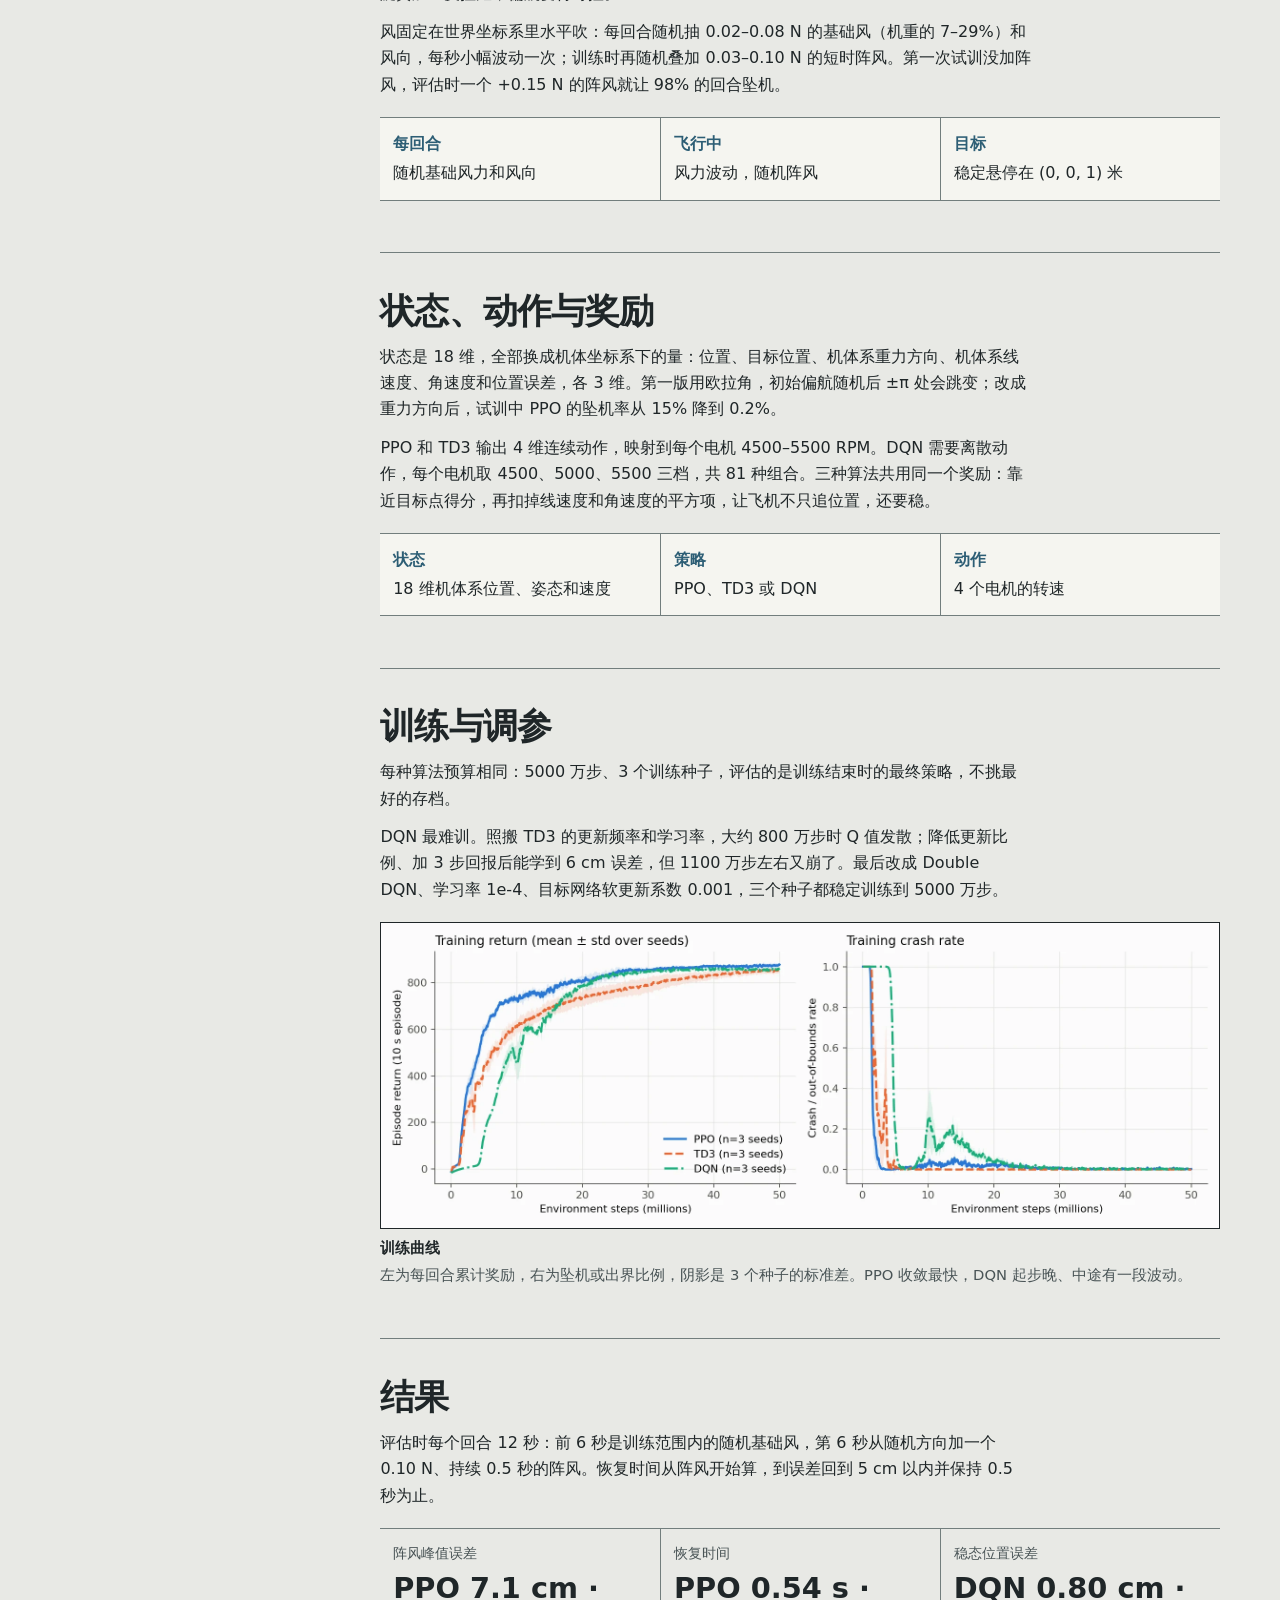
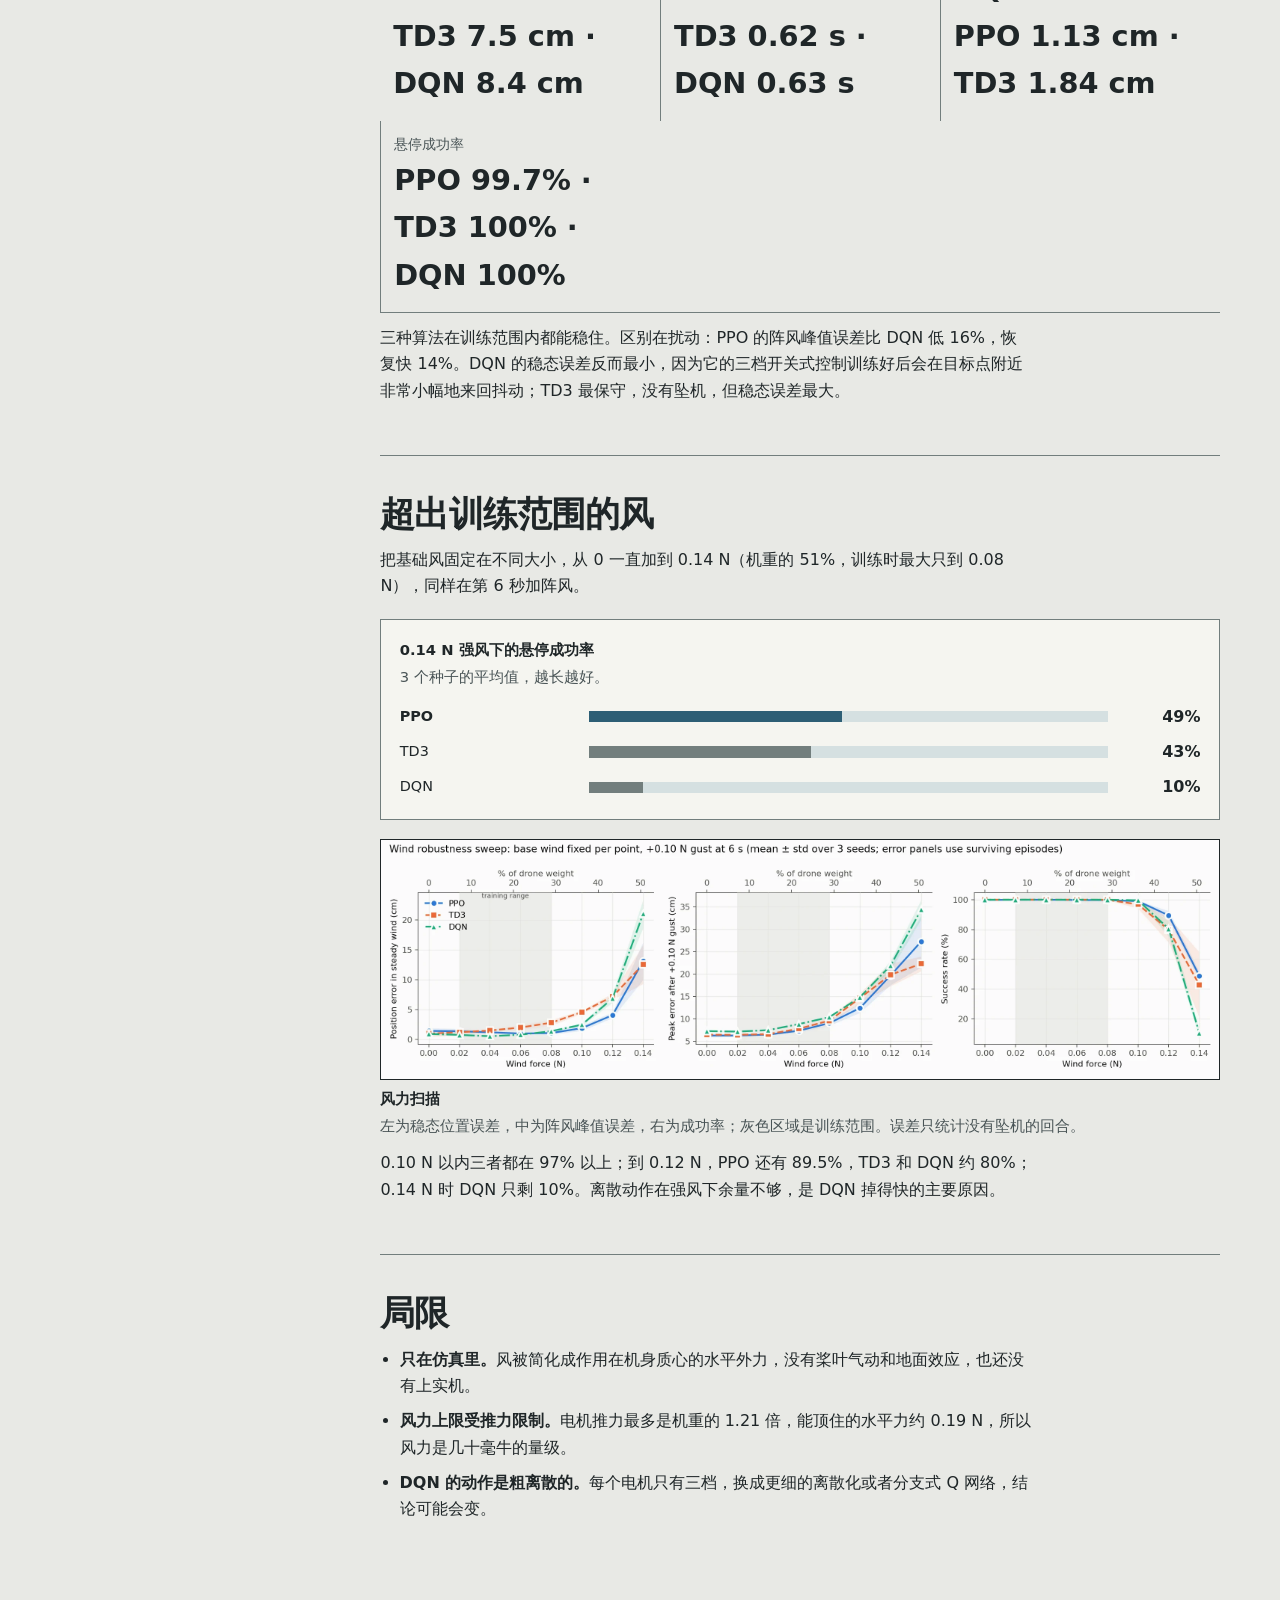
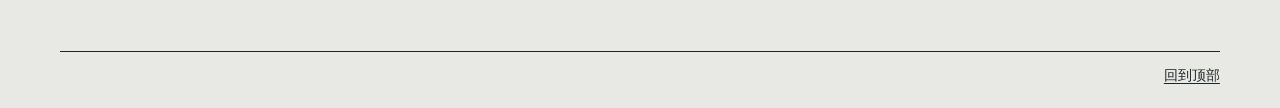
==== commit 0d326bdf: "Deepen all project pages: method tables, comparisons, new charts - Add data-table style; method over" ====
--- a/projects/drone-hover-rl/index.html
+++ b/projects/drone-hover-rl/index.html
@@ -16,7 +16,7 @@
     <title>强化学习无人机抗风悬停 · 牛牧</title>
     <link rel="canonical" href="https://nusniumu.github.io/projects/drone-hover-rl/">
     <link rel="icon" href="../../assets/mark.png" type="image/png">
-    <link rel="stylesheet" href="../../assets/site.css?v=fc8c5d6a">
+    <link rel="stylesheet" href="../../assets/site.css?v=f06f04c3">
   </head>
   <body id="top">
     <a class="skip-link" href="#main">跳到正文</a>
--- a/assets/site.css
+++ b/assets/site.css
@@ -507,3 +507,13 @@
 .case-media.portrait-media { max-inline-size: 22rem; }
 .bar-compare dd { grid-template-columns: minmax(0, 1fr) 5.2rem; }
 .bar-compare dd b { white-space: nowrap; }
+
+/* Data comparison tables */
+.portfolio-case .data-table { margin-block: 1.25rem; border: 1px solid var(--line); background: var(--paper); overflow-x: auto; }
+.portfolio-case .data-table table { inline-size: 100%; border-collapse: collapse; font-variant-numeric: tabular-nums; font-size: .92rem; }
+.portfolio-case .data-table caption { caption-side: top; text-align: start; padding: .75rem .85rem .4rem; color: var(--muted); font-size: .88rem; }
+.portfolio-case .data-table caption strong { display: block; color: var(--ink); font-size: .98rem; }
+.portfolio-case .data-table th, .portfolio-case .data-table td { padding: .5rem .85rem; text-align: start; border-block-start: 1px solid color-mix(in srgb, var(--line) 45%, transparent); vertical-align: top; }
+.portfolio-case .data-table thead th { color: var(--muted); font-weight: 650; font-size: .85rem; border-block-start: 0; }
+.portfolio-case .data-table td.num, .portfolio-case .data-table th.num { text-align: end; white-space: nowrap; }
+.portfolio-case .data-table tr.is-best td { background: var(--tint); font-weight: 700; }
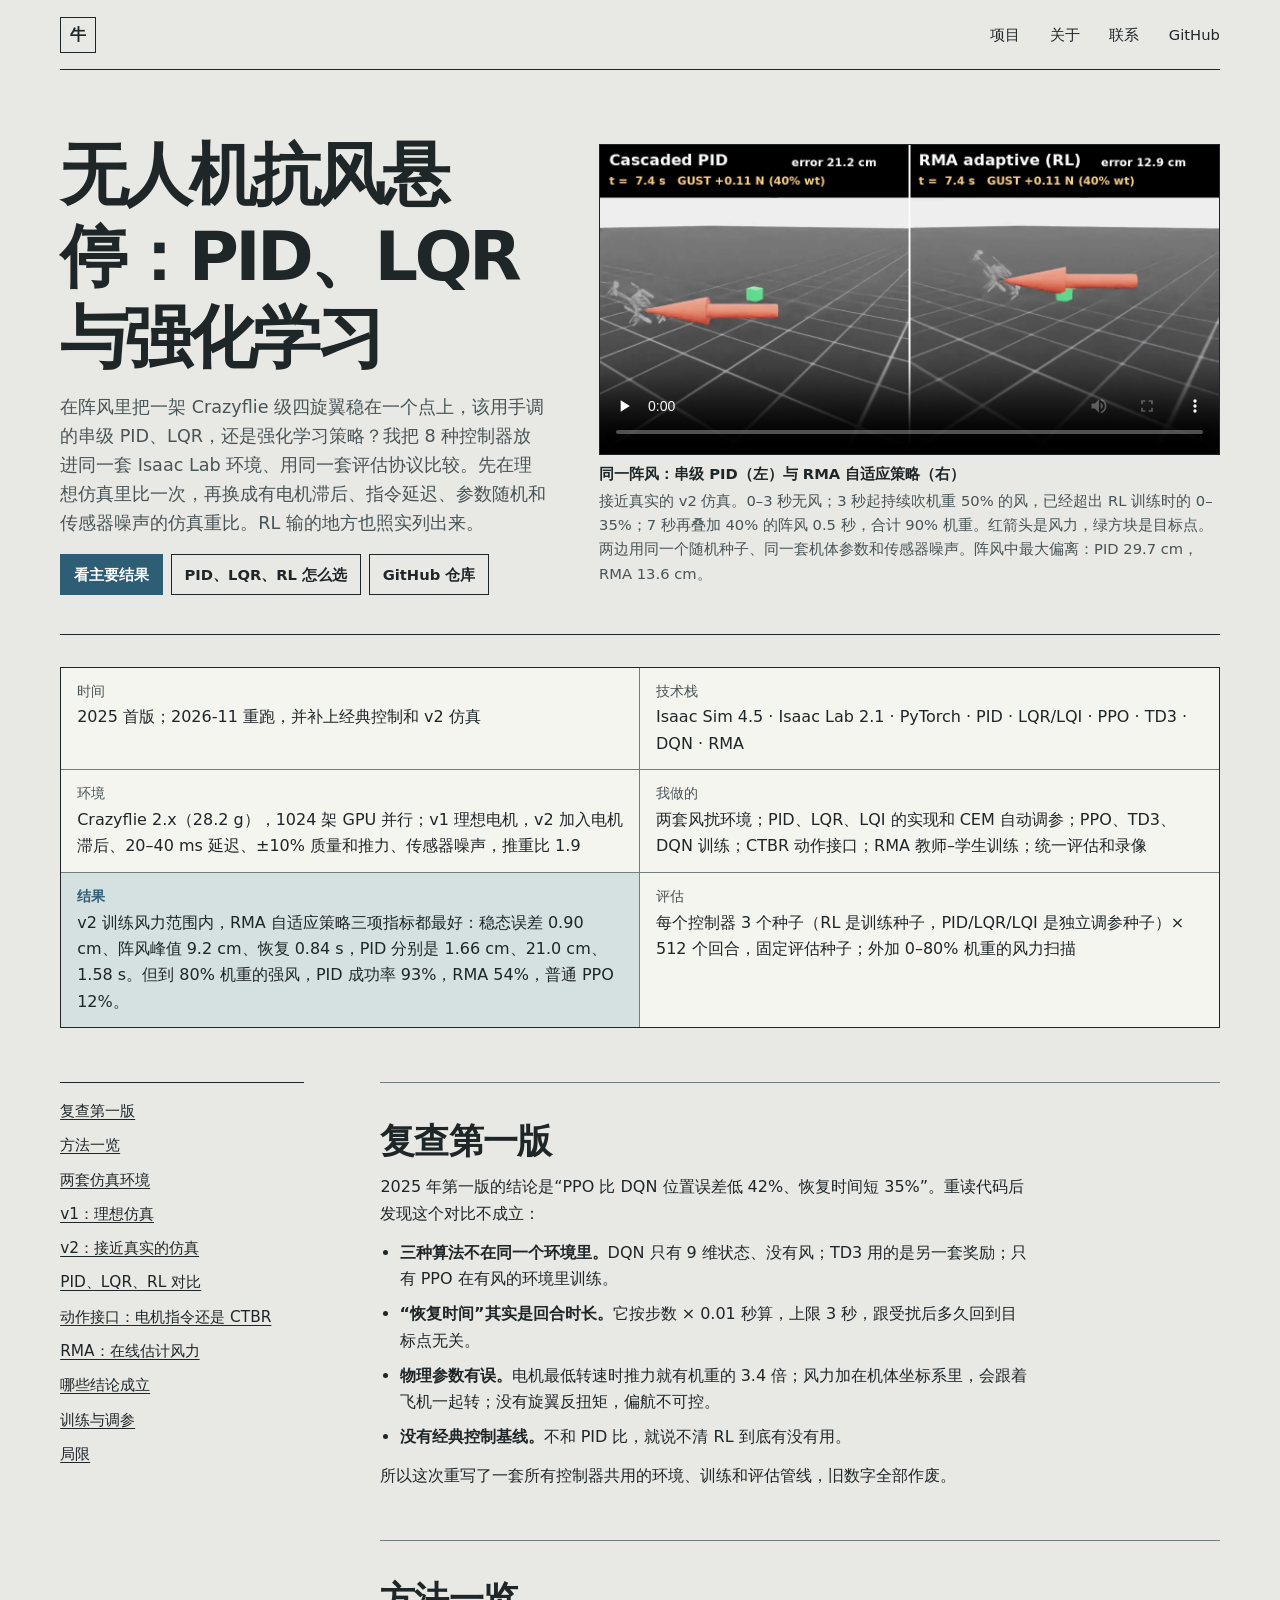
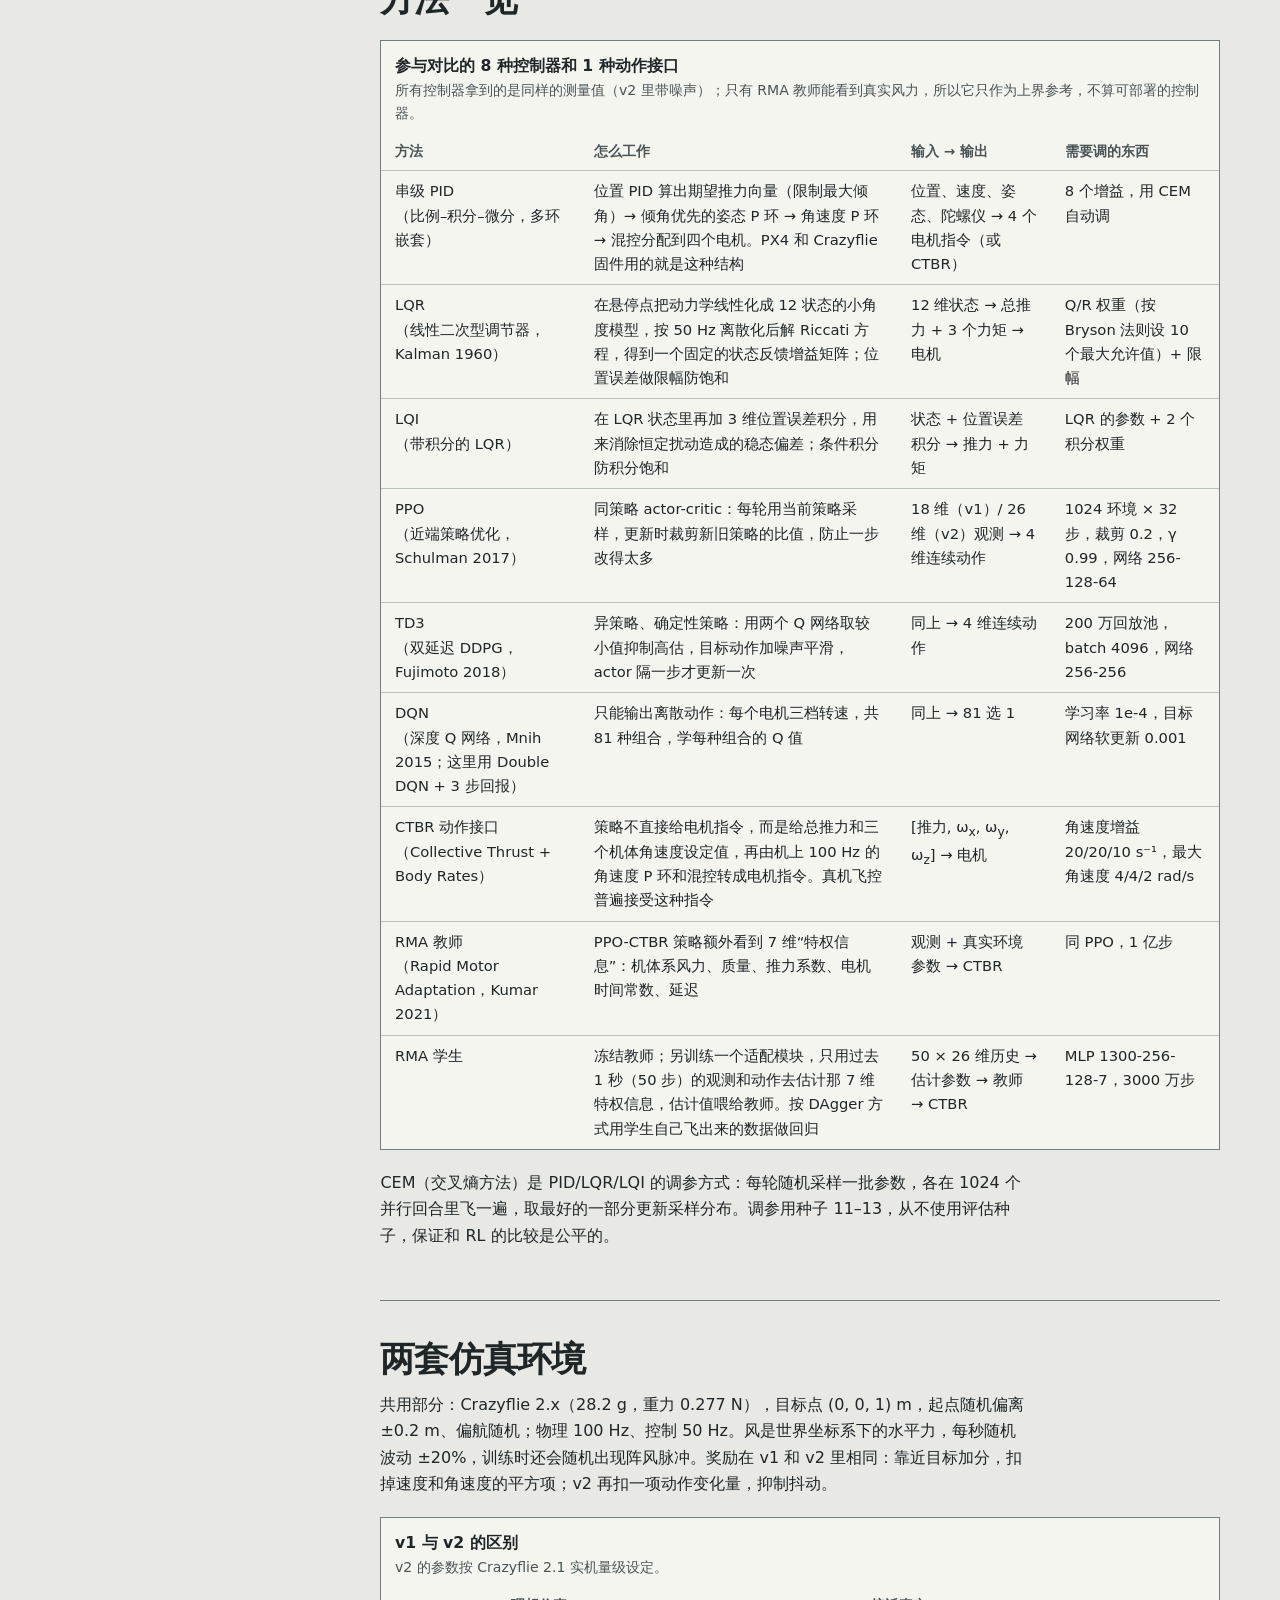
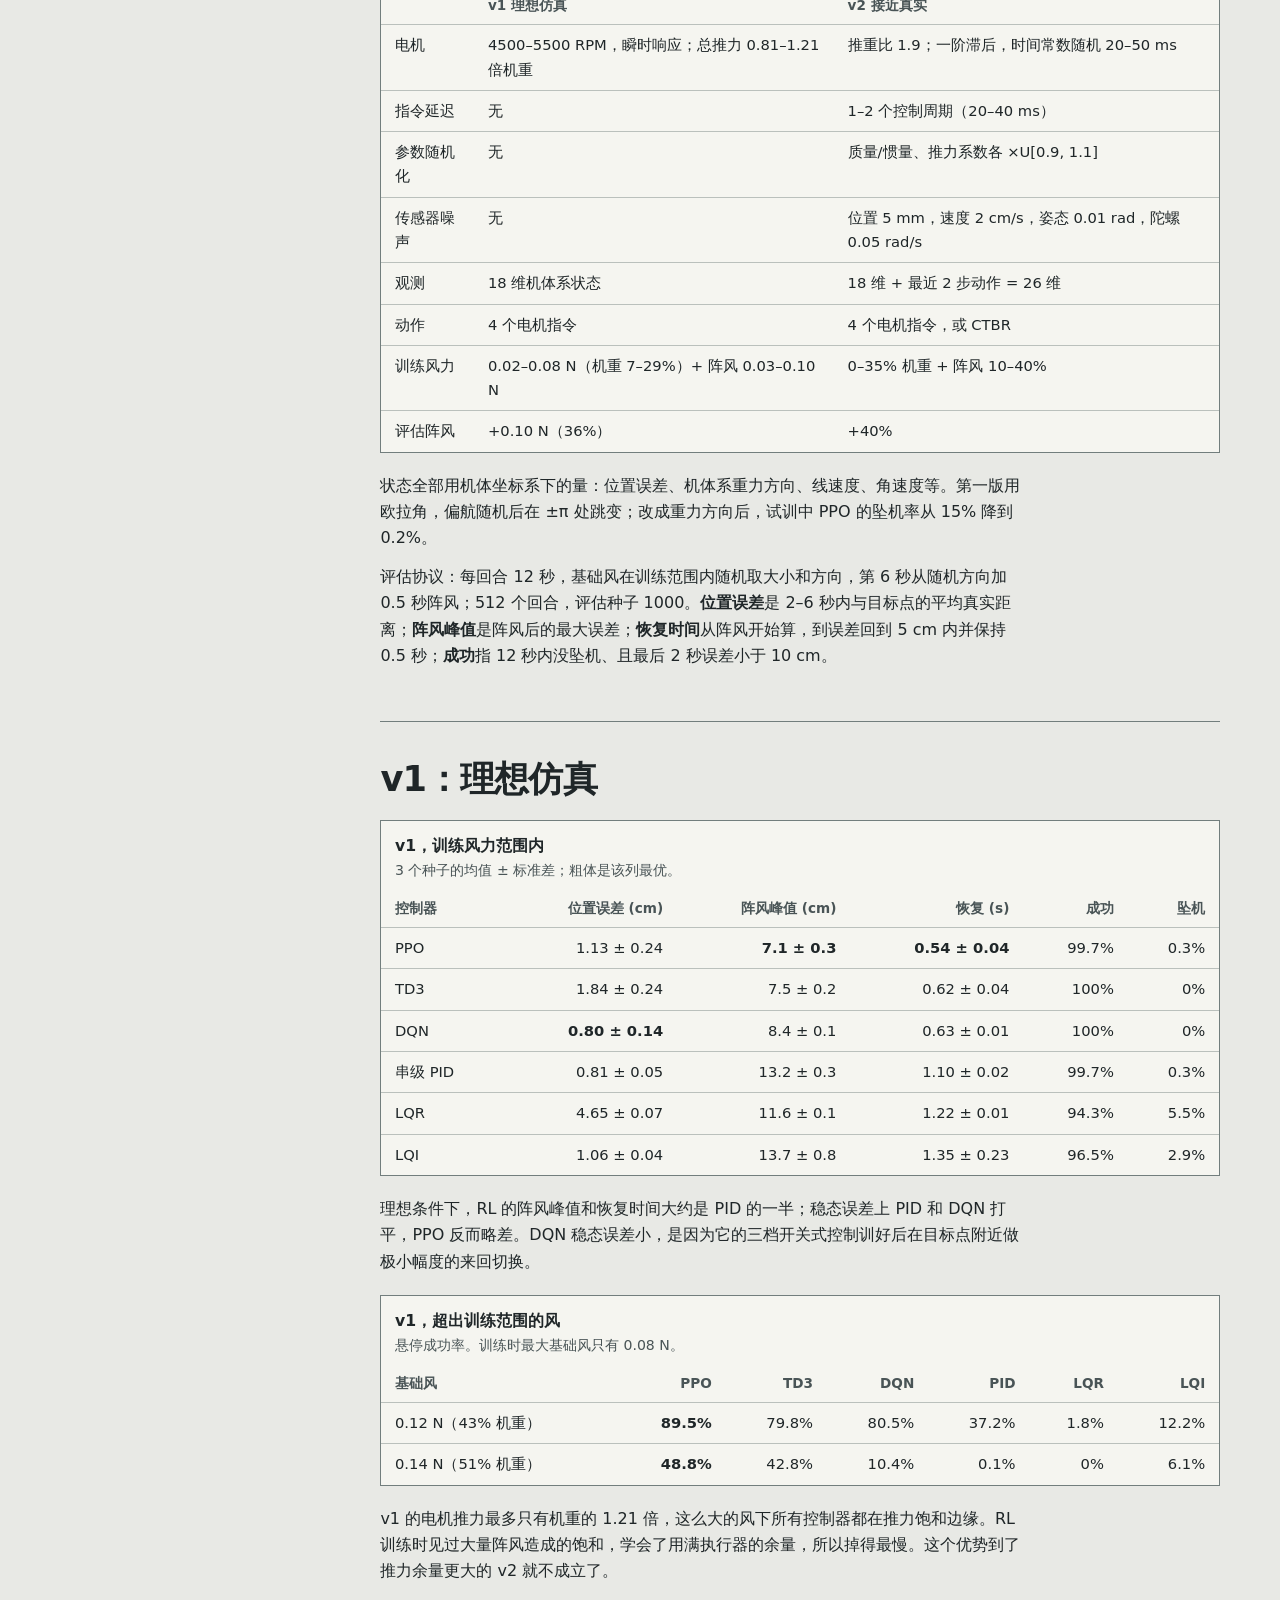
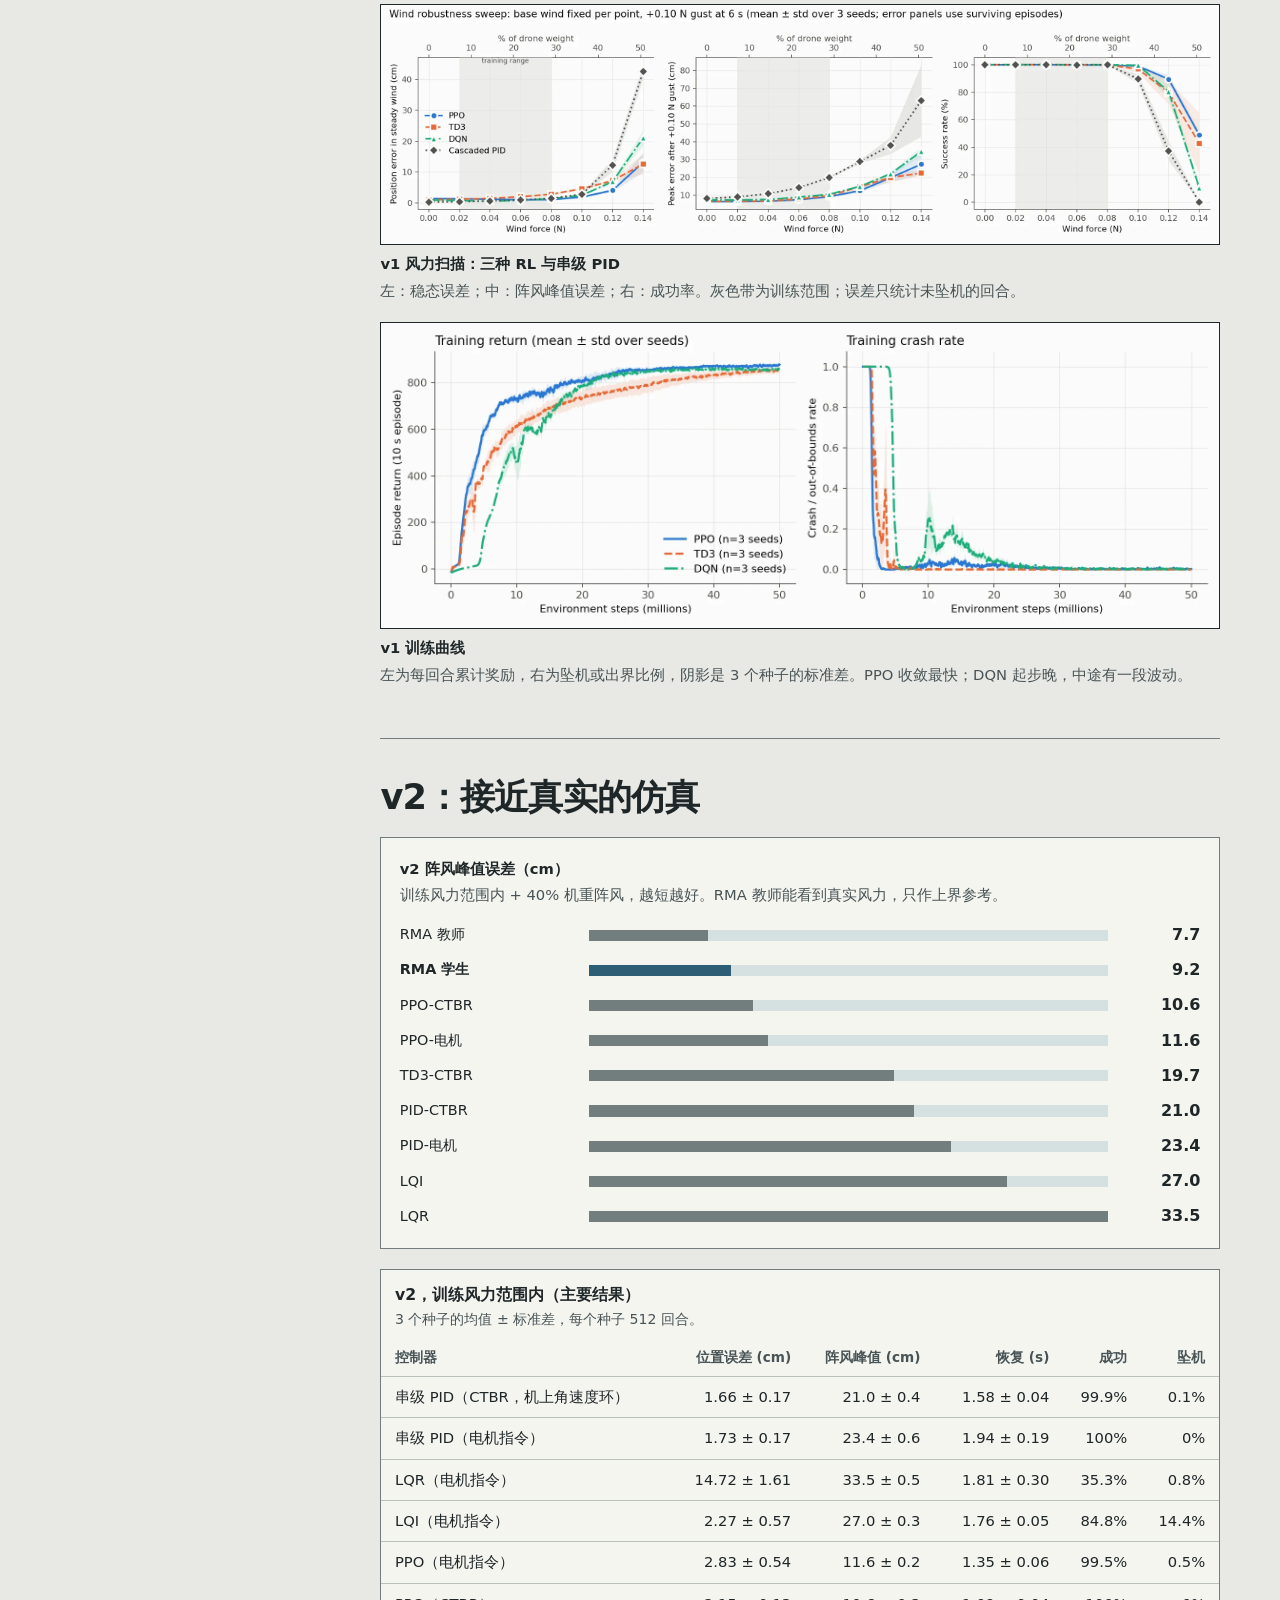
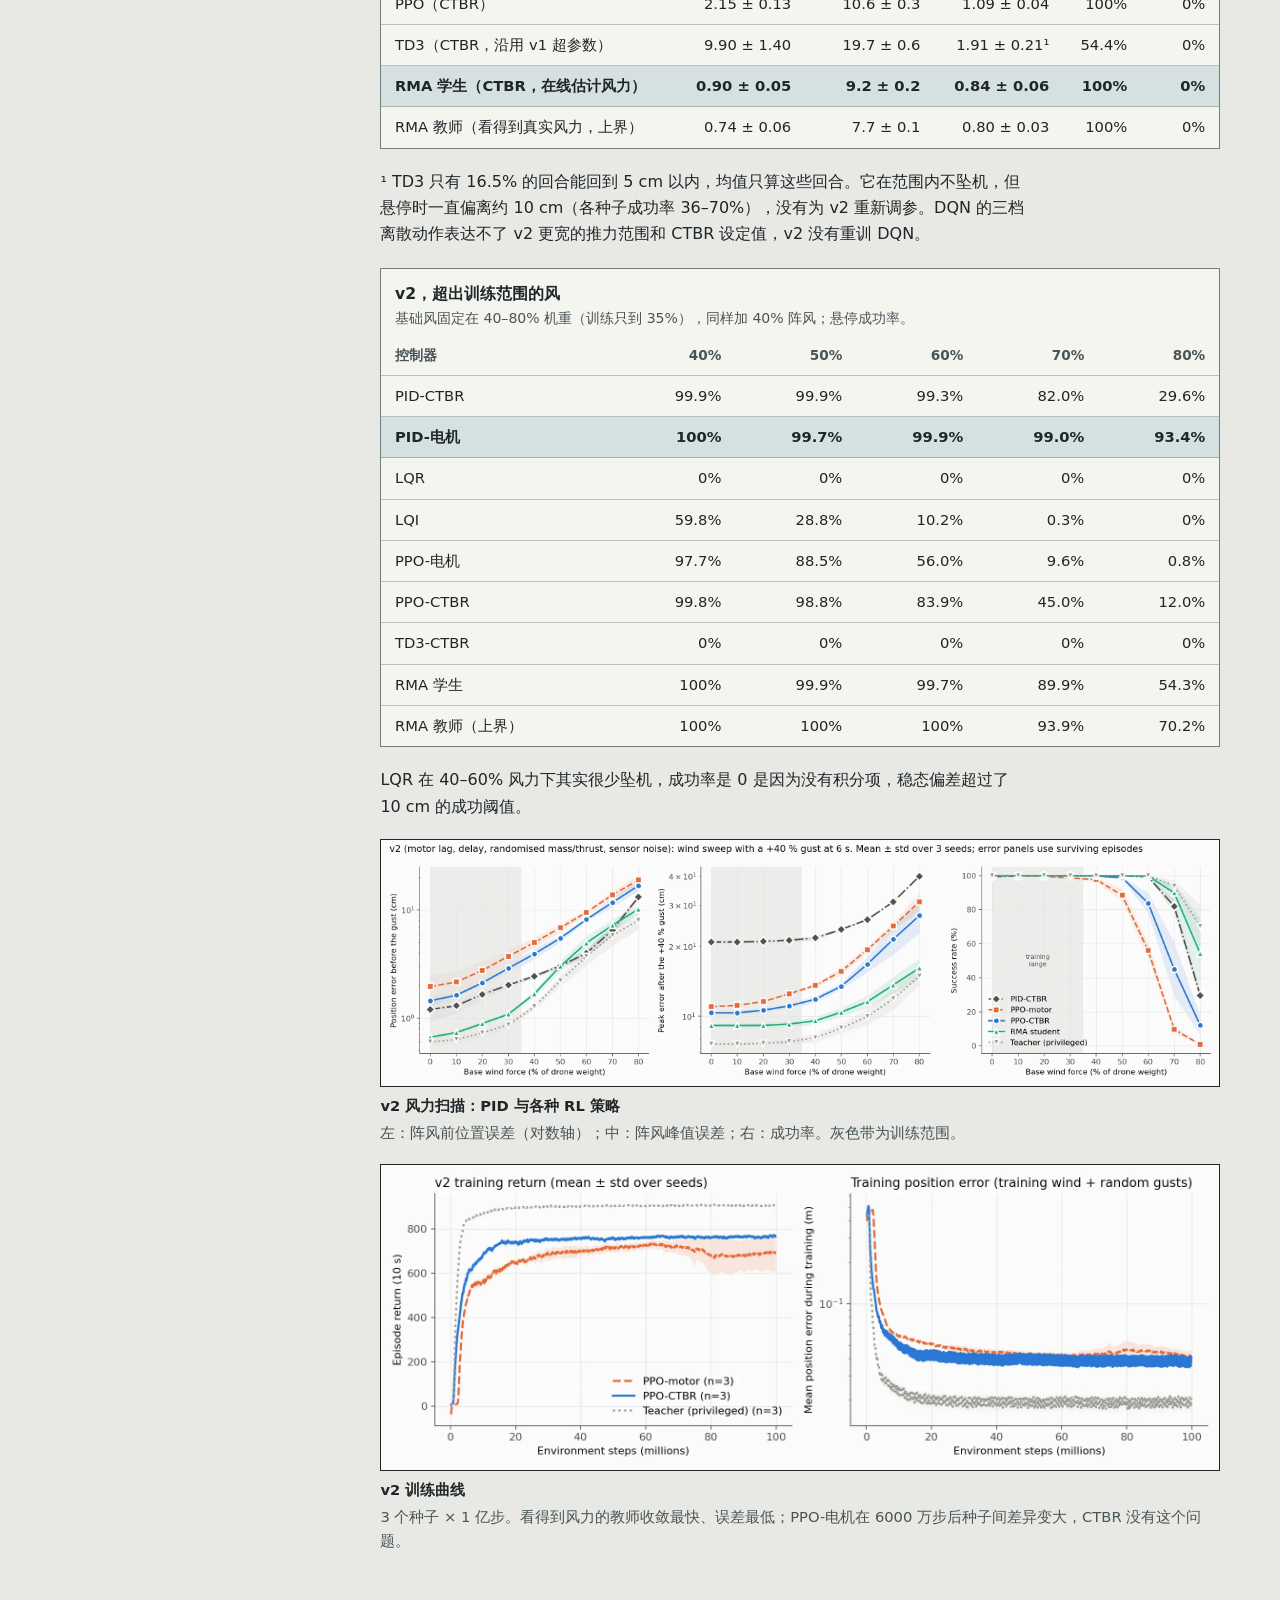
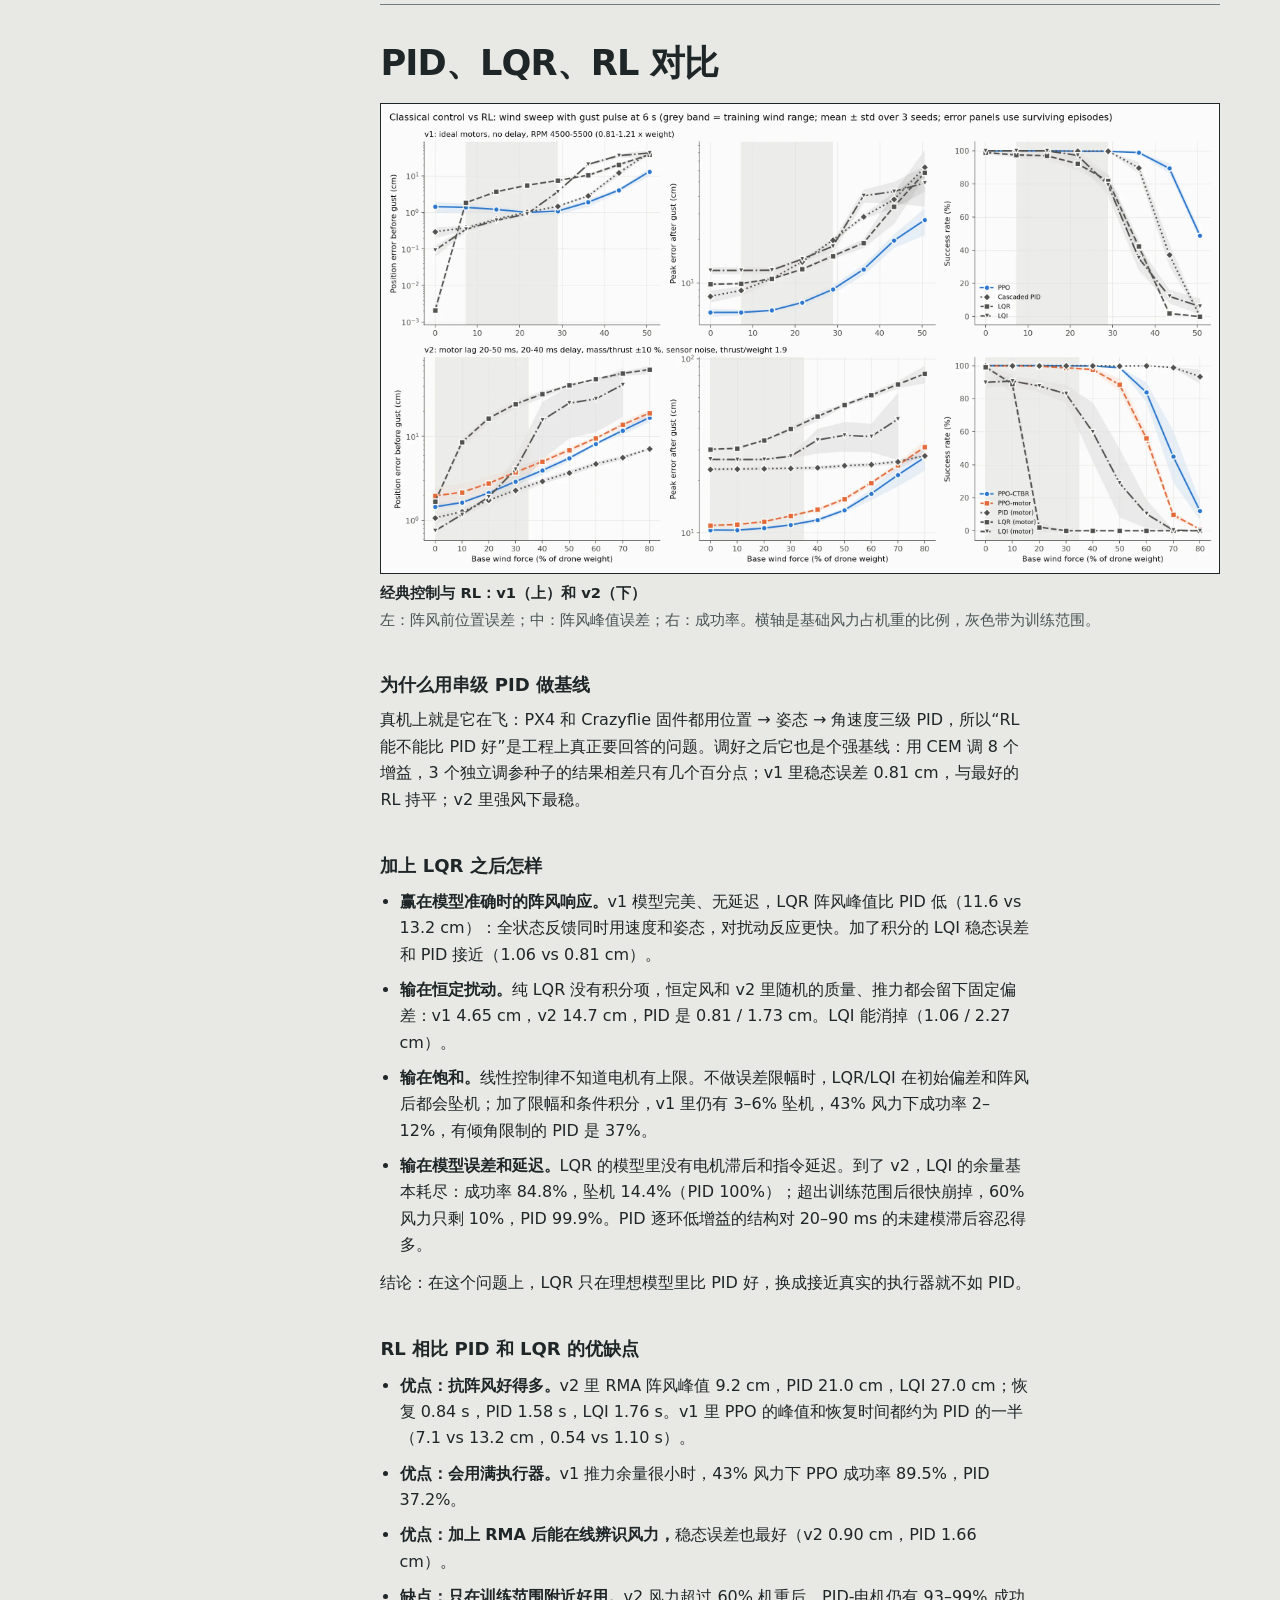
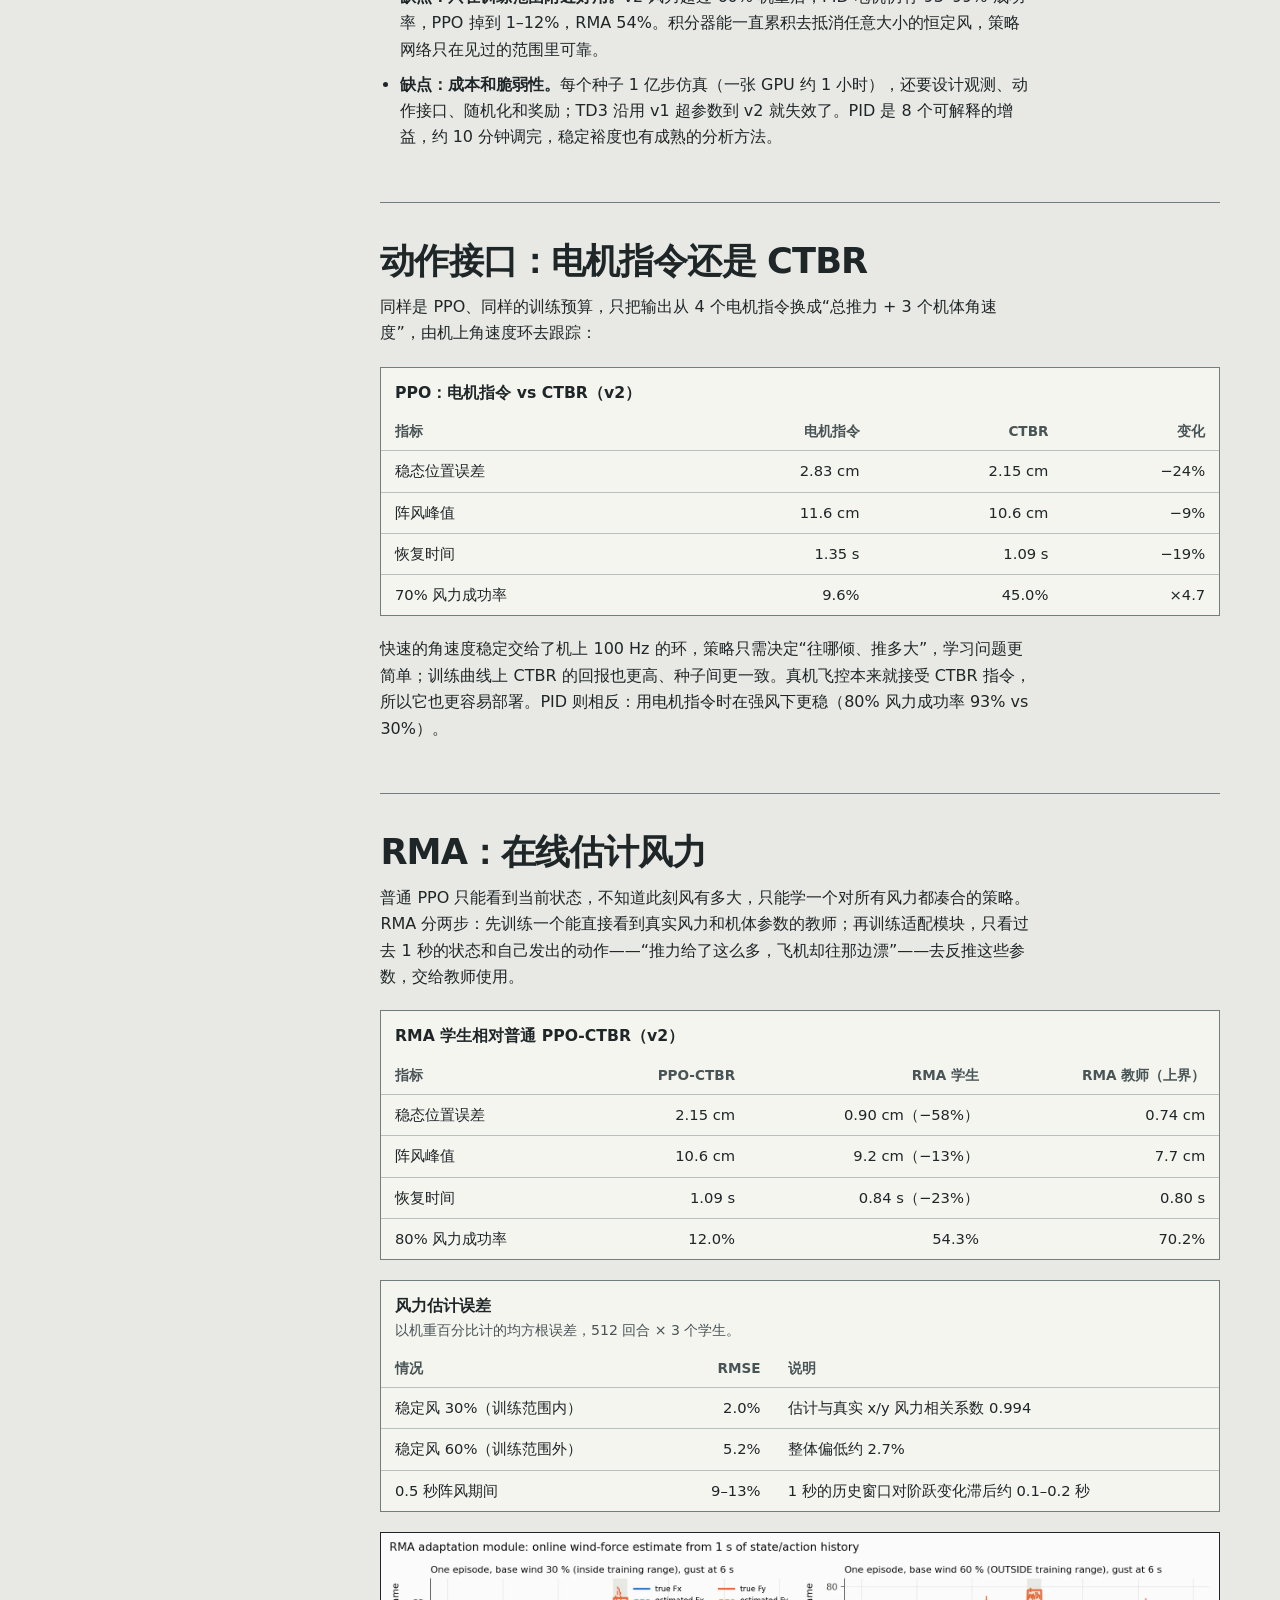
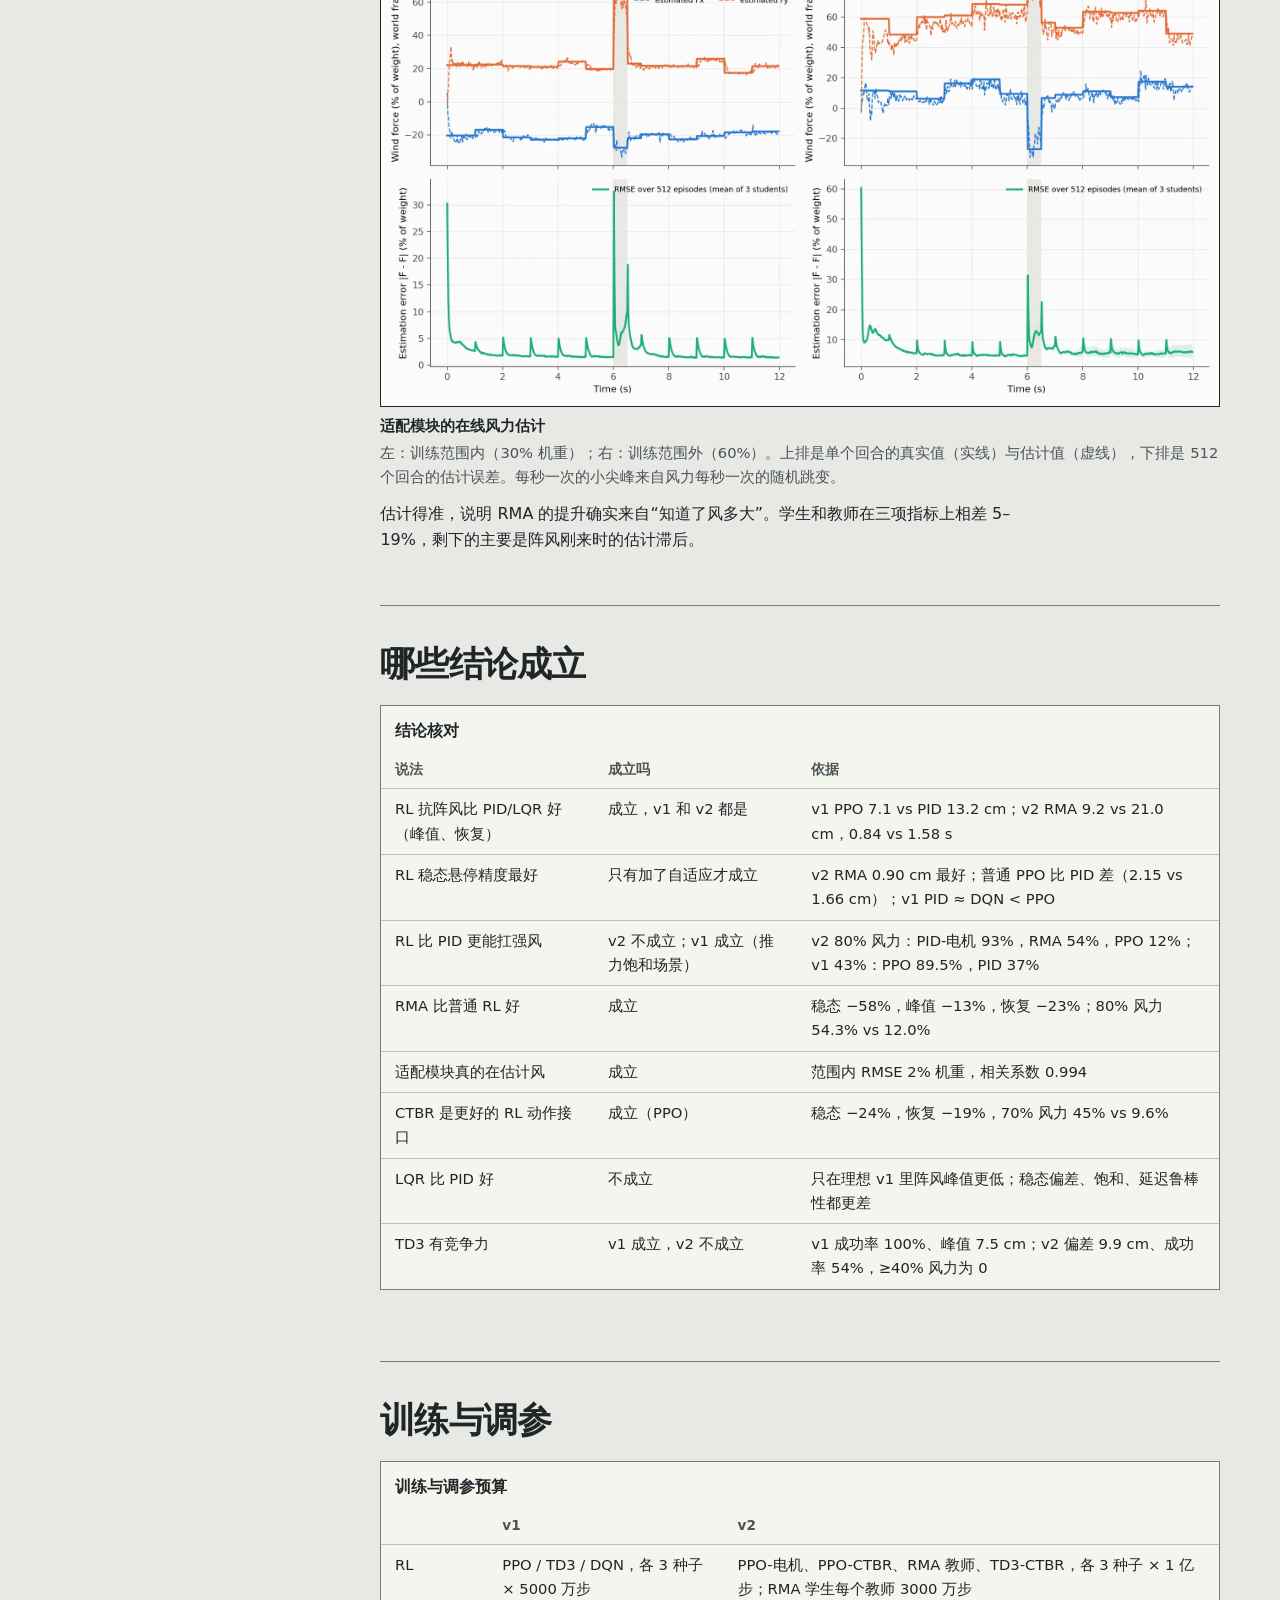
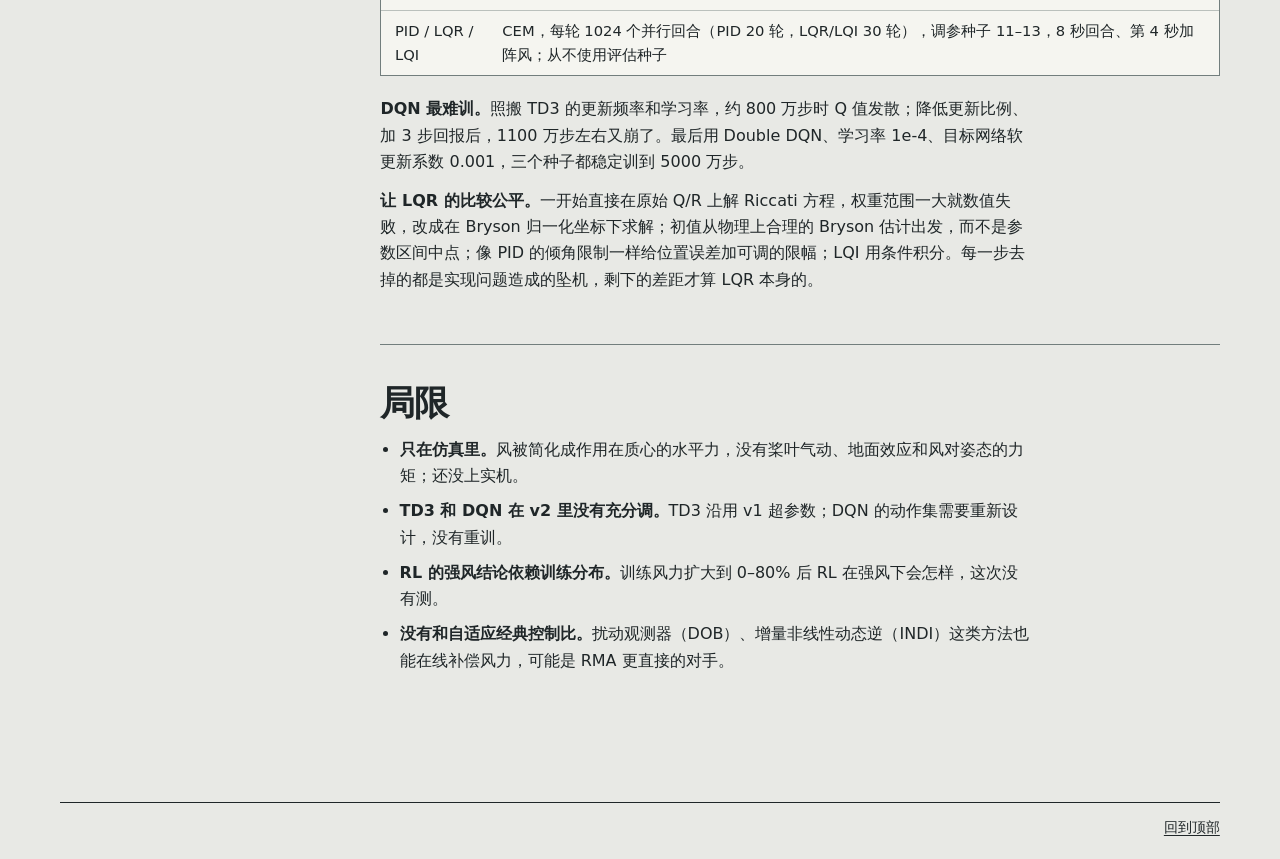
==== commit 850aa83e: "RL page: PID/LQR/LQI vs RL comparison, realistic v2 sim, CTBR and RMA results Co-Authored-By: Claude" ====
--- a/projects/drone-hover-rl/index.html
+++ b/projects/drone-hover-rl/index.html
@@ -8,12 +8,12 @@
     <meta name="theme-color" content="#e8e9e5" media="(prefers-color-scheme: light)">
     <meta name="theme-color" content="#181e21" media="(prefers-color-scheme: dark)">
     <meta name="referrer" content="strict-origin-when-cross-origin">
-    <meta name="description" content="在 Isaac Lab 里给四旋翼加风和阵风，用强化学习直接输出四个电机转速来稳住悬停。2026 年用统一环境和评估重跑 PPO、TD3、DQN：阵风下 PPO 恢复最快，超出训练风力时掉得最慢。">
+    <meta name="description" content="四旋翼抗风悬停控制器对比：串级 PID、LQR/LQI 与 PPO、TD3、DQN、RMA 风自适应策略，在理想和接近真实（电机滞后、延迟、参数随机、传感器噪声）两套 Isaac Lab 仿真里用同一协议评估。">
     <meta property="og:type" content="article">
-    <meta property="og:title" content="强化学习无人机抗风悬停 · 牛牧">
-    <meta property="og:description" content="统一环境重跑 PPO / TD3 / DQN，3 个种子 × 5000 万步，阵风恢复与强风鲁棒性对比。">
-    <meta property="og:image" content="https://nusniumu.github.io/assets/project-media/hover-poster.webp">
-    <title>强化学习无人机抗风悬停 · 牛牧</title>
+    <meta property="og:title" content="无人机抗风悬停：PID、LQR 与强化学习对比 · 牛牧">
+    <meta property="og:description" content="RMA 自适应策略阵风峰值误差 9.2 cm，PID 21.0 cm；但 80% 机重的强风下 PID 成功率 93%，RL 只有 12–54%。">
+    <meta property="og:image" content="https://nusniumu.github.io/assets/project-media/hover-v2-poster.webp">
+    <title>无人机抗风悬停：PID、LQR 与强化学习 · 牛牧</title>
     <link rel="canonical" href="https://nusniumu.github.io/projects/drone-hover-rl/">
     <link rel="icon" href="../../assets/mark.png" type="image/png">
     <link rel="stylesheet" href="../../assets/site.css?v=f06f04c3">
@@ -34,107 +34,256 @@
     <main id="main" class="shell case-shell insight-case insight-v1 portfolio-case" tabindex="-1">
       <header class="insight-hero">
         <div class="case-title">
-          <h1>强化学习无人机抗风悬停</h1>
-          <p class="lead">在 Isaac Lab 里给四旋翼加风和阵风，让策略直接输出四个电机的转速，把飞机稳在目标点。2025 年做的第一版里，三种算法其实不在同一个环境里训练，评估指标也有问题。2026 年我统一了环境和评估标准，把 PPO、TD3、DQN 重新跑了一遍。</p>
-          <div class="actions"><a class="button primary" href="#results">看结果</a><a class="button" href="https://github.com/NUSNiuMu/Drone-Stable-Hover-RL/tree/rerun-2026-11">GitHub 仓库</a></div>
+          <h1>无人机抗风悬停：PID、LQR 与强化学习</h1>
+          <p class="lead">在阵风里把一架 Crazyflie 级四旋翼稳在一个点上，该用手调的串级 PID、LQR，还是强化学习策略？我把 8 种控制器放进同一套 Isaac Lab 环境、用同一套评估协议比较。先在理想仿真里比一次，再换成有电机滞后、指令延迟、参数随机和传感器噪声的仿真重比。RL 输的地方也照实列出来。</p>
+          <div class="actions"><a class="button primary" href="#v2">看主要结果</a><a class="button" href="#compare">PID、LQR、RL 怎么选</a><a class="button" href="https://github.com/NUSNiuMu/Drone-Stable-Hover-RL">GitHub 仓库</a></div>
         </div>
         <figure class="case-media">
-          <video class="sample-video" controls playsinline preload="none" poster="../../assets/project-media/hover-poster.webp" width="1280" height="640" aria-label="PPO 与 DQN 在同一阵风下的悬停对比">
-            <source src="../../assets/project-media/hover-demo.mp4" type="video/mp4">
-            <a href="../../assets/project-media/hover-demo.mp4">打开视频 · PPO 与 DQN 阵风对比</a>
+          <video class="sample-video" controls playsinline preload="none" poster="../../assets/project-media/hover-v2-poster.webp" width="1280" height="640" aria-label="串级 PID 与 RMA 自适应策略在同一阵风下的悬停对比">
+            <source src="../../assets/project-media/hover-v2-demo.mp4" type="video/mp4">
+            <a href="../../assets/project-media/hover-v2-demo.mp4">打开视频 · PID 与 RMA 阵风对比</a>
           </video>
-          <figcaption><strong class="insight-media-title">同一阵风，两种策略</strong>左 PPO，右 DQN。0–3 秒无风，3 秒起吹 0.06 N 的基础风，7 秒再叠加 0.10 N 的阵风 0.5 秒，合计约为机重的 58%。红色箭头是风力，绿色方块是目标点。这段里 PPO 最大偏离 9.7 cm，DQN 14.2 cm。</figcaption>
+          <figcaption><strong class="insight-media-title">同一阵风：串级 PID（左）与 RMA 自适应策略（右）</strong>接近真实的 v2 仿真。0–3 秒无风；3 秒起持续吹机重 50% 的风，已经超出 RL 训练时的 0–35%；7 秒再叠加 40% 的阵风 0.5 秒，合计 90% 机重。红箭头是风力，绿方块是目标点。两边用同一个随机种子、同一套机体参数和传感器噪声。阵风中最大偏离：PID 29.7 cm，RMA 13.6 cm。</figcaption>
         </figure>
       </header>
 
       <dl class="case-summary" aria-label="项目摘要">
-        <div><dt>时间</dt><dd>2025 首版，2026 重跑</dd></div>
-        <div><dt>技术栈</dt><dd lang="en">Isaac Sim 4.5 · Isaac Lab 2.1 · PyTorch · PPO · TD3 · DQN</dd></div>
-        <div><dt>环境</dt><dd>Crazyflie 四旋翼，1024 架 GPU 并行，水平风加随机阵风，目标点 (0, 0, 1) 米</dd></div>
-        <div><dt>我做的</dt><dd>风扰环境、推力标定、状态与奖励设计，三种算法的训练、调参和统一评估</dd></div>
-        <div class="summary-key"><dt>结果</dt><dd>训练风力范围内三种算法悬停成功率都在 99.7% 以上。阵风下 PPO 偏离最小、恢复最快（0.54 秒，比 DQN 快 14%）；风力超出训练范围时 PPO 掉得最慢。稳态误差 DQN 最小。</dd></div>
-        <div><dt>评估</dt><dd>3 种算法 × 3 个训练种子 × 5000 万步，每个模型 512 个回合，固定评估种子</dd></div>
+        <div><dt>时间</dt><dd>2025 首版；2026-11 重跑，并补上经典控制和 v2 仿真</dd></div>
+        <div><dt>技术栈</dt><dd lang="en">Isaac Sim 4.5 · Isaac Lab 2.1 · PyTorch · PID · LQR/LQI · PPO · TD3 · DQN · RMA</dd></div>
+        <div><dt>环境</dt><dd>Crazyflie 2.x（28.2 g），1024 架 GPU 并行；v1 理想电机，v2 加入电机滞后、20–40 ms 延迟、±10% 质量和推力、传感器噪声，推重比 1.9</dd></div>
+        <div><dt>我做的</dt><dd>两套风扰环境；PID、LQR、LQI 的实现和 CEM 自动调参；PPO、TD3、DQN 训练；CTBR 动作接口；RMA 教师–学生训练；统一评估和录像</dd></div>
+        <div class="summary-key"><dt>结果</dt><dd>v2 训练风力范围内，RMA 自适应策略三项指标都最好：稳态误差 0.90 cm、阵风峰值 9.2 cm、恢复 0.84 s，PID 分别是 1.66 cm、21.0 cm、1.58 s。但到 80% 机重的强风，PID 成功率 93%，RMA 54%，普通 PPO 12%。</dd></div>
+        <div><dt>评估</dt><dd>每个控制器 3 个种子（RL 是训练种子，PID/LQR/LQI 是独立调参种子）× 512 个回合，固定评估种子；外加 0–80% 机重的风力扫描</dd></div>
       </dl>
 
       <div class="case-layout">
         <nav class="toc" aria-label="章节目录">
           <ul>
             <li><a href="#review">复查第一版</a></li>
-            <li><a href="#env">统一的风扰环境</a></li>
-            <li><a href="#reward">状态、动作与奖励</a></li>
+            <li><a href="#methods">方法一览</a></li>
+            <li><a href="#env">两套仿真环境</a></li>
+            <li><a href="#v1">v1：理想仿真</a></li>
+            <li><a href="#v2">v2：接近真实的仿真</a></li>
+            <li><a href="#compare">PID、LQR、RL 对比</a></li>
+            <li><a href="#ctbr">动作接口：电机指令还是 CTBR</a></li>
+            <li><a href="#rma">RMA：在线估计风力</a></li>
+            <li><a href="#claims">哪些结论成立</a></li>
             <li><a href="#training">训练与调参</a></li>
-            <li><a href="#results">结果</a></li>
-            <li><a href="#wind">超出训练范围的风</a></li>
             <li><a href="#next">局限</a></li>
           </ul>
         </nav>
         <div class="case-text">
           <section class="chapter" id="review">
             <h2>复查第一版</h2>
-            <p>第一版的结论是“PPO 比 DQN 位置误差低 42%、恢复时间短 35%”。回头读代码时发现这个对比站不住：</p>
-            <ul class="plain-list">
-              <li><strong>不是同一个环境。</strong>DQN 只有 9 维状态、没有风；TD3 用的是另一套奖励；只有 PPO 在有风的环境里训练。</li>
-              <li><strong>“恢复时间”其实是回合时长。</strong>它按步数乘 0.01 秒计算，最长 3 秒，和受扰后多久回到目标点无关。</li>
-              <li><strong>物理参数不对。</strong>推力系数过大，电机最低转速时推力也有机重的 3.4 倍；风力加在机体坐标系里，会跟着飞机一起转；没有旋翼反扭矩，偏航不可控。</li>
-            </ul>
-            <p>所以这次不在旧代码上修补，而是重写了一套三种算法共用的训练和评估管线，旧数字全部作废。</p>
+            <p>2025 年第一版的结论是“PPO 比 DQN 位置误差低 42%、恢复时间短 35%”。重读代码后发现这个对比不成立：</p>
+            <ul class="plain-list">
+              <li><strong>三种算法不在同一个环境里。</strong>DQN 只有 9 维状态、没有风；TD3 用的是另一套奖励；只有 PPO 在有风的环境里训练。</li>
+              <li><strong>“恢复时间”其实是回合时长。</strong>它按步数 × 0.01 秒算，上限 3 秒，跟受扰后多久回到目标点无关。</li>
+              <li><strong>物理参数有误。</strong>电机最低转速时推力就有机重的 3.4 倍；风力加在机体坐标系里，会跟着飞机一起转；没有旋翼反扭矩，偏航不可控。</li>
+              <li><strong>没有经典控制基线。</strong>不和 PID 比，就说不清 RL 到底有没有用。</li>
+            </ul>
+            <p>所以这次重写了一套所有控制器共用的环境、训练和评估管线，旧数字全部作废。</p>
+          </section>
+
+          <section class="chapter" id="methods">
+            <h2>方法一览</h2>
+            <figure class="data-table"><table><caption><strong>参与对比的 8 种控制器和 1 种动作接口</strong>所有控制器拿到的是同样的测量值（v2 里带噪声）；只有 RMA 教师能看到真实风力，所以它只作为上界参考，不算可部署的控制器。</caption><thead><tr><th>方法</th><th>怎么工作</th><th>输入 → 输出</th><th>需要调的东西</th></tr></thead><tbody>
+              <tr><td>串级 PID<br>（比例–积分–微分，多环嵌套）</td><td>位置 PID 算出期望推力向量（限制最大倾角）→ 倾角优先的姿态 P 环 → 角速度 P 环 → 混控分配到四个电机。PX4 和 Crazyflie 固件用的就是这种结构</td><td>位置、速度、姿态、陀螺仪 → 4 个电机指令（或 CTBR）</td><td>8 个增益，用 CEM 自动调</td></tr>
+              <tr><td>LQR<br>（线性二次型调节器，Kalman 1960）</td><td>在悬停点把动力学线性化成 12 状态的小角度模型，按 50 Hz 离散化后解 Riccati 方程，得到一个固定的状态反馈增益矩阵；位置误差做限幅防饱和</td><td>12 维状态 → 总推力 + 3 个力矩 → 电机</td><td>Q/R 权重（按 Bryson 法则设 10 个最大允许值）+ 限幅</td></tr>
+              <tr><td>LQI<br>（带积分的 LQR）</td><td>在 LQR 状态里再加 3 维位置误差积分，用来消除恒定扰动造成的稳态偏差；条件积分防积分饱和</td><td>状态 + 位置误差积分 → 推力 + 力矩</td><td>LQR 的参数 + 2 个积分权重</td></tr>
+              <tr><td>PPO<br>（近端策略优化，Schulman 2017）</td><td>同策略 actor-critic：每轮用当前策略采样，更新时裁剪新旧策略的比值，防止一步改得太多</td><td>18 维（v1）/ 26 维（v2）观测 → 4 维连续动作</td><td>1024 环境 × 32 步，裁剪 0.2，γ 0.99，网络 256-128-64</td></tr>
+              <tr><td>TD3<br>（双延迟 DDPG，Fujimoto 2018）</td><td>异策略、确定性策略：用两个 Q 网络取较小值抑制高估，目标动作加噪声平滑，actor 隔一步才更新一次</td><td>同上 → 4 维连续动作</td><td>200 万回放池，batch 4096，网络 256-256</td></tr>
+              <tr><td>DQN<br>（深度 Q 网络，Mnih 2015；这里用 Double DQN + 3 步回报）</td><td>只能输出离散动作：每个电机三档转速，共 81 种组合，学每种组合的 Q 值</td><td>同上 → 81 选 1</td><td>学习率 1e-4，目标网络软更新 0.001</td></tr>
+              <tr><td>CTBR 动作接口<br>（Collective Thrust + Body Rates）</td><td>策略不直接给电机指令，而是给总推力和三个机体角速度设定值，再由机上 100 Hz 的角速度 P 环和混控转成电机指令。真机飞控普遍接受这种指令</td><td>[推力, ω<sub>x</sub>, ω<sub>y</sub>, ω<sub>z</sub>] → 电机</td><td>角速度增益 20/20/10 s⁻¹，最大角速度 4/4/2 rad/s</td></tr>
+              <tr><td>RMA 教师<br>（Rapid Motor Adaptation，Kumar 2021）</td><td>PPO-CTBR 策略额外看到 7 维“特权信息”：机体系风力、质量、推力系数、电机时间常数、延迟</td><td>观测 + 真实环境参数 → CTBR</td><td>同 PPO，1 亿步</td></tr>
+              <tr><td>RMA 学生</td><td>冻结教师；另训练一个适配模块，只用过去 1 秒（50 步）的观测和动作去估计那 7 维特权信息，估计值喂给教师。按 DAgger 方式用学生自己飞出来的数据做回归</td><td>50 × 26 维历史 → 估计参数 → 教师 → CTBR</td><td>MLP 1300-256-128-7，3000 万步</td></tr>
+            </tbody></table></figure>
+            <p>CEM（交叉熵方法）是 PID/LQR/LQI 的调参方式：每轮随机采样一批参数，各在 1024 个并行回合里飞一遍，取最好的一部分更新采样分布。调参用种子 11–13，从不使用评估种子，保证和 RL 的比较是公平的。</p>
           </section>
 
           <section class="chapter" id="env">
-            <h2>统一的风扰环境</h2>
-            <p>环境基于 Isaac Lab 的 Crazyflie 模型，机重 0.277 N，物理 100 Hz、策略 50 Hz，1024 架在 GPU 上并行。推力系数重新标定，四个电机都在 5000 RPM 时正好悬停；每个旋翼加上反扭矩，偏航变得可控。</p>
-            <p>风固定在世界坐标系里水平吹：每回合随机抽 0.02–0.08 N 的基础风（机重的 7–29%）和风向，每秒小幅波动一次；训练时再随机叠加 0.03–0.10 N 的短时阵风。第一次试训没加阵风，评估时一个 +0.15 N 的阵风就让 98% 的回合坠机。</p>
-            <ol class="insight-flow" role="list"><li><strong>每回合</strong><span>随机基础风力和风向</span></li><li><strong>飞行中</strong><span>风力波动，随机阵风</span></li><li><strong>目标</strong><span>稳定悬停在 (0, 0, 1) 米</span></li></ol>
-          </section>
-
-          <section class="chapter" id="reward">
-            <h2>状态、动作与奖励</h2>
-            <p>状态是 18 维，全部换成机体坐标系下的量：位置、目标位置、机体系重力方向、机体系线速度、角速度和位置误差，各 3 维。第一版用欧拉角，初始偏航随机后 ±π 处会跳变；改成重力方向后，试训中 PPO 的坠机率从 15% 降到 0.2%。</p>
-            <p>PPO 和 TD3 输出 4 维连续动作，映射到每个电机 4500–5500 RPM。DQN 需要离散动作，每个电机取 4500、5000、5500 三档，共 81 种组合。三种算法共用同一个奖励：靠近目标点得分，再扣掉线速度和角速度的平方项，让飞机不只追位置，还要稳。</p>
-            <ol class="insight-flow" role="list"><li><strong>状态</strong><span>18 维机体系位置、姿态和速度</span></li><li><strong>策略</strong><span>PPO、TD3 或 DQN</span></li><li><strong>动作</strong><span>4 个电机的转速</span></li></ol>
+            <h2>两套仿真环境</h2>
+            <p>共用部分：Crazyflie 2.x（28.2 g，重力 0.277 N），目标点 (0, 0, 1) m，起点随机偏离 ±0.2 m、偏航随机；物理 100 Hz、控制 50 Hz。风是世界坐标系下的水平力，每秒随机波动 ±20%，训练时还会随机出现阵风脉冲。奖励在 v1 和 v2 里相同：靠近目标加分，扣掉速度和角速度的平方项；v2 再扣一项动作变化量，抑制抖动。</p>
+            <figure class="data-table"><table><caption><strong>v1 与 v2 的区别</strong>v2 的参数按 Crazyflie 2.1 实机量级设定。</caption><thead><tr><th></th><th>v1 理想仿真</th><th>v2 接近真实</th></tr></thead><tbody>
+              <tr><td>电机</td><td>4500–5500 RPM，瞬时响应；总推力 0.81–1.21 倍机重</td><td>推重比 1.9；一阶滞后，时间常数随机 20–50 ms</td></tr>
+              <tr><td>指令延迟</td><td>无</td><td>1–2 个控制周期（20–40 ms）</td></tr>
+              <tr><td>参数随机化</td><td>无</td><td>质量/惯量、推力系数各 ×U[0.9, 1.1]</td></tr>
+              <tr><td>传感器噪声</td><td>无</td><td>位置 5 mm，速度 2 cm/s，姿态 0.01 rad，陀螺 0.05 rad/s</td></tr>
+              <tr><td>观测</td><td>18 维机体系状态</td><td>18 维 + 最近 2 步动作 = 26 维</td></tr>
+              <tr><td>动作</td><td>4 个电机指令</td><td>4 个电机指令，或 CTBR</td></tr>
+              <tr><td>训练风力</td><td>0.02–0.08 N（机重 7–29%）+ 阵风 0.03–0.10 N</td><td>0–35% 机重 + 阵风 10–40%</td></tr>
+              <tr><td>评估阵风</td><td>+0.10 N（36%）</td><td>+40%</td></tr>
+            </tbody></table></figure>
+            <p>状态全部用机体坐标系下的量：位置误差、机体系重力方向、线速度、角速度等。第一版用欧拉角，偏航随机后在 ±π 处跳变；改成重力方向后，试训中 PPO 的坠机率从 15% 降到 0.2%。</p>
+            <p>评估协议：每回合 12 秒，基础风在训练范围内随机取大小和方向，第 6 秒从随机方向加 0.5 秒阵风；512 个回合，评估种子 1000。<strong>位置误差</strong>是 2–6 秒内与目标点的平均真实距离；<strong>阵风峰值</strong>是阵风后的最大误差；<strong>恢复时间</strong>从阵风开始算，到误差回到 5 cm 内并保持 0.5 秒；<strong>成功</strong>指 12 秒内没坠机、且最后 2 秒误差小于 10 cm。</p>
+          </section>
+
+          <section class="chapter" id="v1">
+            <h2>v1：理想仿真</h2>
+            <figure class="data-table"><table><caption><strong>v1，训练风力范围内</strong>3 个种子的均值 ± 标准差；粗体是该列最优。</caption><thead><tr><th>控制器</th><th class="num">位置误差 (cm)</th><th class="num">阵风峰值 (cm)</th><th class="num">恢复 (s)</th><th class="num">成功</th><th class="num">坠机</th></tr></thead><tbody>
+              <tr><td>PPO</td><td class="num">1.13 ± 0.24</td><td class="num"><strong>7.1 ± 0.3</strong></td><td class="num"><strong>0.54 ± 0.04</strong></td><td class="num">99.7%</td><td class="num">0.3%</td></tr>
+              <tr><td>TD3</td><td class="num">1.84 ± 0.24</td><td class="num">7.5 ± 0.2</td><td class="num">0.62 ± 0.04</td><td class="num">100%</td><td class="num">0%</td></tr>
+              <tr><td>DQN</td><td class="num"><strong>0.80 ± 0.14</strong></td><td class="num">8.4 ± 0.1</td><td class="num">0.63 ± 0.01</td><td class="num">100%</td><td class="num">0%</td></tr>
+              <tr><td>串级 PID</td><td class="num">0.81 ± 0.05</td><td class="num">13.2 ± 0.3</td><td class="num">1.10 ± 0.02</td><td class="num">99.7%</td><td class="num">0.3%</td></tr>
+              <tr><td>LQR</td><td class="num">4.65 ± 0.07</td><td class="num">11.6 ± 0.1</td><td class="num">1.22 ± 0.01</td><td class="num">94.3%</td><td class="num">5.5%</td></tr>
+              <tr><td>LQI</td><td class="num">1.06 ± 0.04</td><td class="num">13.7 ± 0.8</td><td class="num">1.35 ± 0.23</td><td class="num">96.5%</td><td class="num">2.9%</td></tr>
+            </tbody></table></figure>
+            <p>理想条件下，RL 的阵风峰值和恢复时间大约是 PID 的一半；稳态误差上 PID 和 DQN 打平，PPO 反而略差。DQN 稳态误差小，是因为它的三档开关式控制训好后在目标点附近做极小幅度的来回切换。</p>
+            <figure class="data-table"><table><caption><strong>v1，超出训练范围的风</strong>悬停成功率。训练时最大基础风只有 0.08 N。</caption><thead><tr><th>基础风</th><th class="num">PPO</th><th class="num">TD3</th><th class="num">DQN</th><th class="num">PID</th><th class="num">LQR</th><th class="num">LQI</th></tr></thead><tbody>
+              <tr><td>0.12 N（43% 机重）</td><td class="num"><strong>89.5%</strong></td><td class="num">79.8%</td><td class="num">80.5%</td><td class="num">37.2%</td><td class="num">1.8%</td><td class="num">12.2%</td></tr>
+              <tr><td>0.14 N（51% 机重）</td><td class="num"><strong>48.8%</strong></td><td class="num">42.8%</td><td class="num">10.4%</td><td class="num">0.1%</td><td class="num">0%</td><td class="num">6.1%</td></tr>
+            </tbody></table></figure>
+            <p>v1 的电机推力最多只有机重的 1.21 倍，这么大的风下所有控制器都在推力饱和边缘。RL 训练时见过大量阵风造成的饱和，学会了用满执行器的余量，所以掉得最慢。这个优势到了推力余量更大的 v2 就不成立了。</p>
+            <figure class="case-media">
+              <a class="screenshot-link" href="../../assets/project-media/hover-v1-wind-pid.webp" aria-label="打开原图 · v1 风力扫描"><img src="../../assets/project-media/hover-v1-wind-pid.webp" width="2240" height="640" loading="lazy" decoding="async" alt="三张图横轴都是风力 0 到 0.14 N，灰色带是训练范围 0.02 到 0.08 N。左为稳态误差，0.12 N 后 PID 升到 40 cm 以上；中为阵风峰值误差，PID 始终最高，0.14 N 时约 63 cm；右为成功率，PID 在 0.12 N 跌到约 37%、0.14 N 到 0，PPO 在 0.14 N 还有约 49%。"></a>
+              <figcaption><strong class="insight-media-title">v1 风力扫描：三种 RL 与串级 PID</strong>左：稳态误差；中：阵风峰值误差；右：成功率。灰色带为训练范围；误差只统计未坠机的回合。</figcaption>
+            </figure>
+            <figure class="case-media">
+              <a class="screenshot-link" href="../../assets/project-media/hover-rerun-training.webp" aria-label="打开原图 · v1 训练曲线"><img src="../../assets/project-media/hover-rerun-training.webp" width="1760" height="640" loading="lazy" decoding="async" alt="左：三种算法的每回合累计奖励随训练步数上升，PPO 最快，最终都在 850 左右；右：训练中的坠机率，三者都在 500 万步内降到接近 0，DQN 在 1000 万步附近有一段回升。"></a>
+              <figcaption><strong class="insight-media-title">v1 训练曲线</strong>左为每回合累计奖励，右为坠机或出界比例，阴影是 3 个种子的标准差。PPO 收敛最快；DQN 起步晚，中途有一段波动。</figcaption>
+            </figure>
+          </section>
+
+          <section class="chapter" id="v2">
+            <h2>v2：接近真实的仿真</h2>
+            <figure class="case-media bar-compare">
+              <figcaption><strong class="insight-media-title">v2 阵风峰值误差（cm）</strong>训练风力范围内 + 40% 机重阵风，越短越好。RMA 教师能看到真实风力，只作上界参考。</figcaption>
+              <dl>
+                <div><dt>RMA 教师</dt><dd><span class="bar-track" aria-hidden="true"><span style="inline-size:23%"></span></span><b>7.7</b></dd></div>
+                <div class="is-best"><dt>RMA 学生</dt><dd><span class="bar-track" aria-hidden="true"><span style="inline-size:27.5%"></span></span><b>9.2</b></dd></div>
+                <div><dt>PPO-CTBR</dt><dd><span class="bar-track" aria-hidden="true"><span style="inline-size:31.6%"></span></span><b>10.6</b></dd></div>
+                <div><dt>PPO-电机</dt><dd><span class="bar-track" aria-hidden="true"><span style="inline-size:34.6%"></span></span><b>11.6</b></dd></div>
+                <div><dt>TD3-CTBR</dt><dd><span class="bar-track" aria-hidden="true"><span style="inline-size:58.8%"></span></span><b>19.7</b></dd></div>
+                <div><dt>PID-CTBR</dt><dd><span class="bar-track" aria-hidden="true"><span style="inline-size:62.7%"></span></span><b>21.0</b></dd></div>
+                <div><dt>PID-电机</dt><dd><span class="bar-track" aria-hidden="true"><span style="inline-size:69.9%"></span></span><b>23.4</b></dd></div>
+                <div><dt>LQI</dt><dd><span class="bar-track" aria-hidden="true"><span style="inline-size:80.6%"></span></span><b>27.0</b></dd></div>
+                <div><dt>LQR</dt><dd><span class="bar-track" aria-hidden="true"><span style="inline-size:100%"></span></span><b>33.5</b></dd></div>
+              </dl>
+            </figure>
+            <figure class="data-table"><table><caption><strong>v2，训练风力范围内（主要结果）</strong>3 个种子的均值 ± 标准差，每个种子 512 回合。</caption><thead><tr><th>控制器</th><th class="num">位置误差 (cm)</th><th class="num">阵风峰值 (cm)</th><th class="num">恢复 (s)</th><th class="num">成功</th><th class="num">坠机</th></tr></thead><tbody>
+              <tr><td>串级 PID（CTBR，机上角速度环）</td><td class="num">1.66 ± 0.17</td><td class="num">21.0 ± 0.4</td><td class="num">1.58 ± 0.04</td><td class="num">99.9%</td><td class="num">0.1%</td></tr>
+              <tr><td>串级 PID（电机指令）</td><td class="num">1.73 ± 0.17</td><td class="num">23.4 ± 0.6</td><td class="num">1.94 ± 0.19</td><td class="num">100%</td><td class="num">0%</td></tr>
+              <tr><td>LQR（电机指令）</td><td class="num">14.72 ± 1.61</td><td class="num">33.5 ± 0.5</td><td class="num">1.81 ± 0.30</td><td class="num">35.3%</td><td class="num">0.8%</td></tr>
+              <tr><td>LQI（电机指令）</td><td class="num">2.27 ± 0.57</td><td class="num">27.0 ± 0.3</td><td class="num">1.76 ± 0.05</td><td class="num">84.8%</td><td class="num">14.4%</td></tr>
+              <tr><td>PPO（电机指令）</td><td class="num">2.83 ± 0.54</td><td class="num">11.6 ± 0.2</td><td class="num">1.35 ± 0.06</td><td class="num">99.5%</td><td class="num">0.5%</td></tr>
+              <tr><td>PPO（CTBR）</td><td class="num">2.15 ± 0.13</td><td class="num">10.6 ± 0.3</td><td class="num">1.09 ± 0.04</td><td class="num">100%</td><td class="num">0%</td></tr>
+              <tr><td>TD3（CTBR，沿用 v1 超参数）</td><td class="num">9.90 ± 1.40</td><td class="num">19.7 ± 0.6</td><td class="num">1.91 ± 0.21¹</td><td class="num">54.4%</td><td class="num">0%</td></tr>
+              <tr class="is-best"><td>RMA 学生（CTBR，在线估计风力）</td><td class="num">0.90 ± 0.05</td><td class="num">9.2 ± 0.2</td><td class="num">0.84 ± 0.06</td><td class="num">100%</td><td class="num">0%</td></tr>
+              <tr><td>RMA 教师（看得到真实风力，上界）</td><td class="num">0.74 ± 0.06</td><td class="num">7.7 ± 0.1</td><td class="num">0.80 ± 0.03</td><td class="num">100%</td><td class="num">0%</td></tr>
+            </tbody></table></figure>
+            <p>¹ TD3 只有 16.5% 的回合能回到 5 cm 以内，均值只算这些回合。它在范围内不坠机，但悬停时一直偏离约 10 cm（各种子成功率 36–70%），没有为 v2 重新调参。DQN 的三档离散动作表达不了 v2 更宽的推力范围和 CTBR 设定值，v2 没有重训 DQN。</p>
+            <figure class="data-table"><table><caption><strong>v2，超出训练范围的风</strong>基础风固定在 40–80% 机重（训练只到 35%），同样加 40% 阵风；悬停成功率。</caption><thead><tr><th>控制器</th><th class="num">40%</th><th class="num">50%</th><th class="num">60%</th><th class="num">70%</th><th class="num">80%</th></tr></thead><tbody>
+              <tr><td>PID-CTBR</td><td class="num">99.9%</td><td class="num">99.9%</td><td class="num">99.3%</td><td class="num">82.0%</td><td class="num">29.6%</td></tr>
+              <tr class="is-best"><td>PID-电机</td><td class="num">100%</td><td class="num">99.7%</td><td class="num">99.9%</td><td class="num">99.0%</td><td class="num">93.4%</td></tr>
+              <tr><td>LQR</td><td class="num">0%</td><td class="num">0%</td><td class="num">0%</td><td class="num">0%</td><td class="num">0%</td></tr>
+              <tr><td>LQI</td><td class="num">59.8%</td><td class="num">28.8%</td><td class="num">10.2%</td><td class="num">0.3%</td><td class="num">0%</td></tr>
+              <tr><td>PPO-电机</td><td class="num">97.7%</td><td class="num">88.5%</td><td class="num">56.0%</td><td class="num">9.6%</td><td class="num">0.8%</td></tr>
+              <tr><td>PPO-CTBR</td><td class="num">99.8%</td><td class="num">98.8%</td><td class="num">83.9%</td><td class="num">45.0%</td><td class="num">12.0%</td></tr>
+              <tr><td>TD3-CTBR</td><td class="num">0%</td><td class="num">0%</td><td class="num">0%</td><td class="num">0%</td><td class="num">0%</td></tr>
+              <tr><td>RMA 学生</td><td class="num">100%</td><td class="num">99.9%</td><td class="num">99.7%</td><td class="num">89.9%</td><td class="num">54.3%</td></tr>
+              <tr><td>RMA 教师（上界）</td><td class="num">100%</td><td class="num">100%</td><td class="num">100%</td><td class="num">93.9%</td><td class="num">70.2%</td></tr>
+            </tbody></table></figure>
+            <p>LQR 在 40–60% 风力下其实很少坠机，成功率是 0 是因为没有积分项，稳态偏差超过了 10 cm 的成功阈值。</p>
+            <figure class="case-media">
+              <a class="screenshot-link" href="../../assets/project-media/hover-v2-wind-sweep.webp" aria-label="打开原图 · v2 风力扫描"><img src="../../assets/project-media/hover-v2-wind-sweep.webp" width="2400" height="704" loading="lazy" decoding="async" alt="三张图横轴都是基础风力 0 到 80% 机重，灰色带是训练范围 0 到 35%。左为阵风前位置误差（对数轴），RMA 学生在 30% 以内最低约 0.7 到 1 cm；中为阵风峰值误差，PID-CTBR 一直在 21 cm 以上，RMA 学生最低约 9 cm；右为成功率，60% 前除 PPO-电机外都接近 100%，80% 时 RMA 学生约 54%，PID-CTBR 约 30%，PPO-CTBR 约 12%，PPO-电机接近 0。"></a>
+              <figcaption><strong class="insight-media-title">v2 风力扫描：PID 与各种 RL 策略</strong>左：阵风前位置误差（对数轴）；中：阵风峰值误差；右：成功率。灰色带为训练范围。</figcaption>
+            </figure>
+            <figure class="case-media">
+              <a class="screenshot-link" href="../../assets/project-media/hover-v2-training.webp" aria-label="打开原图 · v2 训练曲线"><img src="../../assets/project-media/hover-v2-training.webp" width="1760" height="640" loading="lazy" decoding="async" alt="左：v2 每回合累计奖励，RMA 教师约 900，PPO-CTBR 约 770，PPO-电机约 690 且 6000 万步后种子间差异变大；右：训练中位置误差，教师约 3 cm，两种 PPO 约 5 cm。"></a>
+              <figcaption><strong class="insight-media-title">v2 训练曲线</strong>3 个种子 × 1 亿步。看得到风力的教师收敛最快、误差最低；PPO-电机在 6000 万步后种子间差异变大，CTBR 没有这个问题。</figcaption>
+            </figure>
+          </section>
+
+          <section class="chapter" id="compare">
+            <h2>PID、LQR、RL 对比</h2>
+            <figure class="case-media">
+              <a class="screenshot-link" href="../../assets/project-media/hover-classical-vs-rl.webp" aria-label="打开原图 · 经典控制与 RL 对比"><img src="../../assets/project-media/hover-classical-vs-rl.webp" width="2400" height="1344" loading="lazy" decoding="async" alt="两行三列。上行 v1：PPO 的阵风峰值误差在所有风力下最低，成功率在 43% 风力时约 89%，PID 约 37%，LQR 与 LQI 在 0 到 12%。下行 v2：PID-电机的成功率到 80% 风力仍约 93%，PPO-CTBR 约 12%，LQR 从 20% 风力起成功率为 0，LQI 在 30% 后快速下降；阵风峰值误差两种 PPO 约 10 到 12 cm，PID 约 23 cm，LQI 约 27 cm，LQR 30 cm 以上。"></a>
+              <figcaption><strong class="insight-media-title">经典控制与 RL：v1（上）和 v2（下）</strong>左：阵风前位置误差；中：阵风峰值误差；右：成功率。横轴是基础风力占机重的比例，灰色带为训练范围。</figcaption>
+            </figure>
+            <h3>为什么用串级 PID 做基线</h3>
+            <p>真机上就是它在飞：PX4 和 Crazyflie 固件都用位置 → 姿态 → 角速度三级 PID，所以“RL 能不能比 PID 好”是工程上真正要回答的问题。调好之后它也是个强基线：用 CEM 调 8 个增益，3 个独立调参种子的结果相差只有几个百分点；v1 里稳态误差 0.81 cm，与最好的 RL 持平；v2 里强风下最稳。</p>
+            <h3>加上 LQR 之后怎样</h3>
+            <ul class="plain-list">
+              <li><strong>赢在模型准确时的阵风响应。</strong>v1 模型完美、无延迟，LQR 阵风峰值比 PID 低（11.6 vs 13.2 cm）：全状态反馈同时用速度和姿态，对扰动反应更快。加了积分的 LQI 稳态误差和 PID 接近（1.06 vs 0.81 cm）。</li>
+              <li><strong>输在恒定扰动。</strong>纯 LQR 没有积分项，恒定风和 v2 里随机的质量、推力都会留下固定偏差：v1 4.65 cm，v2 14.7 cm，PID 是 0.81 / 1.73 cm。LQI 能消掉（1.06 / 2.27 cm）。</li>
+              <li><strong>输在饱和。</strong>线性控制律不知道电机有上限。不做误差限幅时，LQR/LQI 在初始偏差和阵风后都会坠机；加了限幅和条件积分，v1 里仍有 3–6% 坠机，43% 风力下成功率 2–12%，有倾角限制的 PID 是 37%。</li>
+              <li><strong>输在模型误差和延迟。</strong>LQR 的模型里没有电机滞后和指令延迟。到了 v2，LQI 的余量基本耗尽：成功率 84.8%，坠机 14.4%（PID 100%）；超出训练范围后很快崩掉，60% 风力只剩 10%，PID 99.9%。PID 逐环低增益的结构对 20–90 ms 的未建模滞后容忍得多。</li>
+            </ul>
+            <p>结论：在这个问题上，LQR 只在理想模型里比 PID 好，换成接近真实的执行器就不如 PID。</p>
+            <h3>RL 相比 PID 和 LQR 的优缺点</h3>
+            <ul class="plain-list">
+              <li><strong>优点：抗阵风好得多。</strong>v2 里 RMA 阵风峰值 9.2 cm，PID 21.0 cm，LQI 27.0 cm；恢复 0.84 s，PID 1.58 s，LQI 1.76 s。v1 里 PPO 的峰值和恢复时间都约为 PID 的一半（7.1 vs 13.2 cm，0.54 vs 1.10 s）。</li>
+              <li><strong>优点：会用满执行器。</strong>v1 推力余量很小时，43% 风力下 PPO 成功率 89.5%，PID 37.2%。</li>
+              <li><strong>优点：加上 RMA 后能在线辨识风力，</strong>稳态误差也最好（v2 0.90 cm，PID 1.66 cm）。</li>
+              <li><strong>缺点：只在训练范围附近好用。</strong>v2 风力超过 60% 机重后，PID-电机仍有 93–99% 成功率，PPO 掉到 1–12%，RMA 54%。积分器能一直累积去抵消任意大小的恒定风，策略网络只在见过的范围里可靠。</li>
+              <li><strong>缺点：成本和脆弱性。</strong>每个种子 1 亿步仿真（一张 GPU 约 1 小时），还要设计观测、动作接口、随机化和奖励；TD3 沿用 v1 超参数到 v2 就失效了。PID 是 8 个可解释的增益，约 10 分钟调完，稳定裕度也有成熟的分析方法。</li>
+            </ul>
+          </section>
+
+          <section class="chapter" id="ctbr">
+            <h2>动作接口：电机指令还是 CTBR</h2>
+            <p>同样是 PPO、同样的训练预算，只把输出从 4 个电机指令换成“总推力 + 3 个机体角速度”，由机上角速度环去跟踪：</p>
+            <figure class="data-table"><table><caption><strong>PPO：电机指令 vs CTBR（v2）</strong></caption><thead><tr><th>指标</th><th class="num">电机指令</th><th class="num">CTBR</th><th class="num">变化</th></tr></thead><tbody>
+              <tr><td>稳态位置误差</td><td class="num">2.83 cm</td><td class="num">2.15 cm</td><td class="num">−24%</td></tr>
+              <tr><td>阵风峰值</td><td class="num">11.6 cm</td><td class="num">10.6 cm</td><td class="num">−9%</td></tr>
+              <tr><td>恢复时间</td><td class="num">1.35 s</td><td class="num">1.09 s</td><td class="num">−19%</td></tr>
+              <tr><td>70% 风力成功率</td><td class="num">9.6%</td><td class="num">45.0%</td><td class="num">×4.7</td></tr>
+            </tbody></table></figure>
+            <p>快速的角速度稳定交给了机上 100 Hz 的环，策略只需决定“往哪倾、推多大”，学习问题更简单；训练曲线上 CTBR 的回报也更高、种子间更一致。真机飞控本来就接受 CTBR 指令，所以它也更容易部署。PID 则相反：用电机指令时在强风下更稳（80% 风力成功率 93% vs 30%）。</p>
+          </section>
+
+          <section class="chapter" id="rma">
+            <h2>RMA：在线估计风力</h2>
+            <p>普通 PPO 只能看到当前状态，不知道此刻风有多大，只能学一个对所有风力都凑合的策略。RMA 分两步：先训练一个能直接看到真实风力和机体参数的教师；再训练适配模块，只看过去 1 秒的状态和自己发出的动作——“推力给了这么多，飞机却往那边漂”——去反推这些参数，交给教师使用。</p>
+            <figure class="data-table"><table><caption><strong>RMA 学生相对普通 PPO-CTBR（v2）</strong></caption><thead><tr><th>指标</th><th class="num">PPO-CTBR</th><th class="num">RMA 学生</th><th class="num">RMA 教师（上界）</th></tr></thead><tbody>
+              <tr><td>稳态位置误差</td><td class="num">2.15 cm</td><td class="num">0.90 cm（−58%）</td><td class="num">0.74 cm</td></tr>
+              <tr><td>阵风峰值</td><td class="num">10.6 cm</td><td class="num">9.2 cm（−13%）</td><td class="num">7.7 cm</td></tr>
+              <tr><td>恢复时间</td><td class="num">1.09 s</td><td class="num">0.84 s（−23%）</td><td class="num">0.80 s</td></tr>
+              <tr><td>80% 风力成功率</td><td class="num">12.0%</td><td class="num">54.3%</td><td class="num">70.2%</td></tr>
+            </tbody></table></figure>
+            <figure class="data-table"><table><caption><strong>风力估计误差</strong>以机重百分比计的均方根误差，512 回合 × 3 个学生。</caption><thead><tr><th>情况</th><th class="num">RMSE</th><th>说明</th></tr></thead><tbody>
+              <tr><td>稳定风 30%（训练范围内）</td><td class="num">2.0%</td><td>估计与真实 x/y 风力相关系数 0.994</td></tr>
+              <tr><td>稳定风 60%（训练范围外）</td><td class="num">5.2%</td><td>整体偏低约 2.7%</td></tr>
+              <tr><td>0.5 秒阵风期间</td><td class="num">9–13%</td><td>1 秒的历史窗口对阶跃变化滞后约 0.1–0.2 秒</td></tr>
+            </tbody></table></figure>
+            <figure class="case-media">
+              <a class="screenshot-link" href="../../assets/project-media/hover-v2-wind-estimate.webp" aria-label="打开原图 · 风力在线估计"><img src="../../assets/project-media/hover-v2-wind-estimate.webp" width="1984" height="1120" loading="lazy" decoding="async" alt="上排两张是单个回合中真实风力 Fx、Fy（实线）和估计值（虚线）随时间变化：左边 30% 风力时虚线紧贴实线，第 6 秒阵风跳变也很快跟上；右边 60% 风力时估计更抖、略偏低。下排是 512 回合的估计误差：开头 1 秒和阵风开始、结束时有尖峰，其余时间左边约 2%、右边约 5%。"></a>
+              <figcaption><strong class="insight-media-title">适配模块的在线风力估计</strong>左：训练范围内（30% 机重）；右：训练范围外（60%）。上排是单个回合的真实值（实线）与估计值（虚线），下排是 512 个回合的估计误差。每秒一次的小尖峰来自风力每秒一次的随机跳变。</figcaption>
+            </figure>
+            <p>估计得准，说明 RMA 的提升确实来自“知道了风多大”。学生和教师在三项指标上相差 5–19%，剩下的主要是阵风刚来时的估计滞后。</p>
+          </section>
+
+          <section class="chapter" id="claims">
+            <h2>哪些结论成立</h2>
+            <figure class="data-table"><table><caption><strong>结论核对</strong></caption><thead><tr><th>说法</th><th>成立吗</th><th>依据</th></tr></thead><tbody>
+              <tr><td>RL 抗阵风比 PID/LQR 好（峰值、恢复）</td><td>成立，v1 和 v2 都是</td><td>v1 PPO 7.1 vs PID 13.2 cm；v2 RMA 9.2 vs 21.0 cm，0.84 vs 1.58 s</td></tr>
+              <tr><td>RL 稳态悬停精度最好</td><td>只有加了自适应才成立</td><td>v2 RMA 0.90 cm 最好；普通 PPO 比 PID 差（2.15 vs 1.66 cm）；v1 PID ≈ DQN &lt; PPO</td></tr>
+              <tr><td>RL 比 PID 更能扛强风</td><td>v2 不成立；v1 成立（推力饱和场景）</td><td>v2 80% 风力：PID-电机 93%，RMA 54%，PPO 12%；v1 43%：PPO 89.5%，PID 37%</td></tr>
+              <tr><td>RMA 比普通 RL 好</td><td>成立</td><td>稳态 −58%，峰值 −13%，恢复 −23%；80% 风力 54.3% vs 12.0%</td></tr>
+              <tr><td>适配模块真的在估计风</td><td>成立</td><td>范围内 RMSE 2% 机重，相关系数 0.994</td></tr>
+              <tr><td>CTBR 是更好的 RL 动作接口</td><td>成立（PPO）</td><td>稳态 −24%，恢复 −19%，70% 风力 45% vs 9.6%</td></tr>
+              <tr><td>LQR 比 PID 好</td><td>不成立</td><td>只在理想 v1 里阵风峰值更低；稳态偏差、饱和、延迟鲁棒性都更差</td></tr>
+              <tr><td>TD3 有竞争力</td><td>v1 成立，v2 不成立</td><td>v1 成功率 100%、峰值 7.5 cm；v2 偏差 9.9 cm、成功率 54%，≥40% 风力为 0</td></tr>
+            </tbody></table></figure>
           </section>
 
           <section class="chapter" id="training">
             <h2>训练与调参</h2>
-            <p>每种算法预算相同：5000 万步、3 个训练种子，评估的是训练结束时的最终策略，不挑最好的存档。</p>
-            <p>DQN 最难训。照搬 TD3 的更新频率和学习率，大约 800 万步时 Q 值发散；降低更新比例、加 3 步回报后能学到 6 cm 误差，但 1100 万步左右又崩了。最后改成 Double DQN、学习率 1e-4、目标网络软更新系数 0.001，三个种子都稳定训练到 5000 万步。</p>
-            <figure class="case-media">
-              <a class="screenshot-link" href="../../assets/project-media/hover-rerun-training.webp" aria-label="打开原图 · 训练曲线"><img src="../../assets/project-media/hover-rerun-training.webp" width="1760" height="640" loading="lazy" decoding="async" alt="左：三种算法的每回合累计奖励随训练步数上升，PPO 最快，最终都在 850 左右；右：训练中的坠机率，三者都在 500 万步内降到接近 0，DQN 在 1000 万步附近有一段回升。"></a>
-              <figcaption><strong class="insight-media-title">训练曲线</strong>左为每回合累计奖励，右为坠机或出界比例，阴影是 3 个种子的标准差。PPO 收敛最快，DQN 起步晚、中途有一段波动。</figcaption>
-            </figure>
-          </section>
-
-          <section class="chapter" id="results">
-            <h2>结果</h2>
-            <p>评估时每个回合 12 秒：前 6 秒是训练范围内的随机基础风，第 6 秒从随机方向加一个 0.10 N、持续 0.5 秒的阵风。恢复时间从阵风开始算，到误差回到 5 cm 以内并保持 0.5 秒为止。</p>
-            <dl class="insight-results"><div><dt>阵风峰值误差</dt><dd>PPO 7.1 cm · TD3 7.5 cm · DQN 8.4 cm</dd></div><div><dt>恢复时间</dt><dd>PPO 0.54 s · TD3 0.62 s · DQN 0.63 s</dd></div><div><dt>稳态位置误差</dt><dd>DQN 0.80 cm · PPO 1.13 cm · TD3 1.84 cm</dd></div><div><dt>悬停成功率</dt><dd>PPO 99.7% · TD3 100% · DQN 100%</dd></div></dl>
-            <p>三种算法在训练范围内都能稳住。区别在扰动：PPO 的阵风峰值误差比 DQN 低 16%，恢复快 14%。DQN 的稳态误差反而最小，因为它的三档开关式控制训练好后会在目标点附近非常小幅地来回抖动；TD3 最保守，没有坠机，但稳态误差最大。</p>
-          </section>
-
-          <section class="chapter" id="wind">
-            <h2>超出训练范围的风</h2>
-            <p>把基础风固定在不同大小，从 0 一直加到 0.14 N（机重的 51%，训练时最大只到 0.08 N），同样在第 6 秒加阵风。</p>
-            <figure class="case-media bar-compare">
-              <figcaption><strong class="insight-media-title">0.14 N 强风下的悬停成功率</strong>3 个种子的平均值，越长越好。</figcaption>
-              <dl>
-                <div class="is-best"><dt>PPO</dt><dd><span class="bar-track" aria-hidden="true"><span style="inline-size:48.8%"></span></span><b>49%</b></dd></div>
-                <div><dt>TD3</dt><dd><span class="bar-track" aria-hidden="true"><span style="inline-size:42.8%"></span></span><b>43%</b></dd></div>
-                <div><dt>DQN</dt><dd><span class="bar-track" aria-hidden="true"><span style="inline-size:10.4%"></span></span><b>10%</b></dd></div>
-              </dl>
-            </figure>
-            <figure class="case-media">
-              <a class="screenshot-link" href="../../assets/project-media/hover-rerun-wind.webp" aria-label="打开原图 · 风力扫描"><img src="../../assets/project-media/hover-rerun-wind.webp" width="2240" height="640" loading="lazy" decoding="async" alt="三张图的横轴都是风力 0 到 0.14 N，灰色区域是训练范围 0.02 到 0.08 N。左：稳态位置误差，0.12 N 起快速上升，DQN 最陡；中：阵风峰值误差，PPO 基本最低；右：成功率在 0.10 N 前都接近 100%，0.12 N 时 PPO 约 90%，0.14 N 时 DQN 跌到约 10%。"></a>
-              <figcaption><strong class="insight-media-title">风力扫描</strong>左为稳态位置误差，中为阵风峰值误差，右为成功率；灰色区域是训练范围。误差只统计没有坠机的回合。</figcaption>
-            </figure>
-            <p>0.10 N 以内三者都在 97% 以上；到 0.12 N，PPO 还有 89.5%，TD3 和 DQN 约 80%；0.14 N 时 DQN 只剩 10%。离散动作在强风下余量不够，是 DQN 掉得快的主要原因。</p>
+            <figure class="data-table"><table><caption><strong>训练与调参预算</strong></caption><thead><tr><th></th><th>v1</th><th>v2</th></tr></thead><tbody>
+              <tr><td>RL</td><td>PPO / TD3 / DQN，各 3 种子 × 5000 万步</td><td>PPO-电机、PPO-CTBR、RMA 教师、TD3-CTBR，各 3 种子 × 1 亿步；RMA 学生每个教师 3000 万步</td></tr>
+              <tr><td>PID / LQR / LQI</td><td colspan="2">CEM，每轮 1024 个并行回合（PID 20 轮，LQR/LQI 30 轮），调参种子 11–13，8 秒回合、第 4 秒加阵风；从不使用评估种子</td></tr>
+            </tbody></table></figure>
+            <p><strong>DQN 最难训。</strong>照搬 TD3 的更新频率和学习率，约 800 万步时 Q 值发散；降低更新比例、加 3 步回报后，1100 万步左右又崩了。最后用 Double DQN、学习率 1e-4、目标网络软更新系数 0.001，三个种子都稳定训到 5000 万步。</p>
+            <p><strong>让 LQR 的比较公平。</strong>一开始直接在原始 Q/R 上解 Riccati 方程，权重范围一大就数值失败，改成在 Bryson 归一化坐标下求解；初值从物理上合理的 Bryson 估计出发，而不是参数区间中点；像 PID 的倾角限制一样给位置误差加可调的限幅；LQI 用条件积分。每一步去掉的都是实现问题造成的坠机，剩下的差距才算 LQR 本身的。</p>
           </section>
 
           <section class="chapter" id="next">
             <h2>局限</h2>
             <ul class="plain-list">
-              <li><strong>只在仿真里。</strong>风被简化成作用在机身质心的水平外力，没有桨叶气动和地面效应，也还没有上实机。</li>
-              <li><strong>风力上限受推力限制。</strong>电机推力最多是机重的 1.21 倍，能顶住的水平力约 0.19 N，所以风力是几十毫牛的量级。</li>
-              <li><strong>DQN 的动作是粗离散的。</strong>每个电机只有三档，换成更细的离散化或者分支式 Q 网络，结论可能会变。</li>
+              <li><strong>只在仿真里。</strong>风被简化成作用在质心的水平力，没有桨叶气动、地面效应和风对姿态的力矩；还没上实机。</li>
+              <li><strong>TD3 和 DQN 在 v2 里没有充分调。</strong>TD3 沿用 v1 超参数；DQN 的动作集需要重新设计，没有重训。</li>
+              <li><strong>RL 的强风结论依赖训练分布。</strong>训练风力扩大到 0–80% 后 RL 在强风下会怎样，这次没有测。</li>
+              <li><strong>没有和自适应经典控制比。</strong>扰动观测器（DOB）、增量非线性动态逆（INDI）这类方法也能在线补偿风力，可能是 RMA 更直接的对手。</li>
             </ul>
           </section>
         </div>
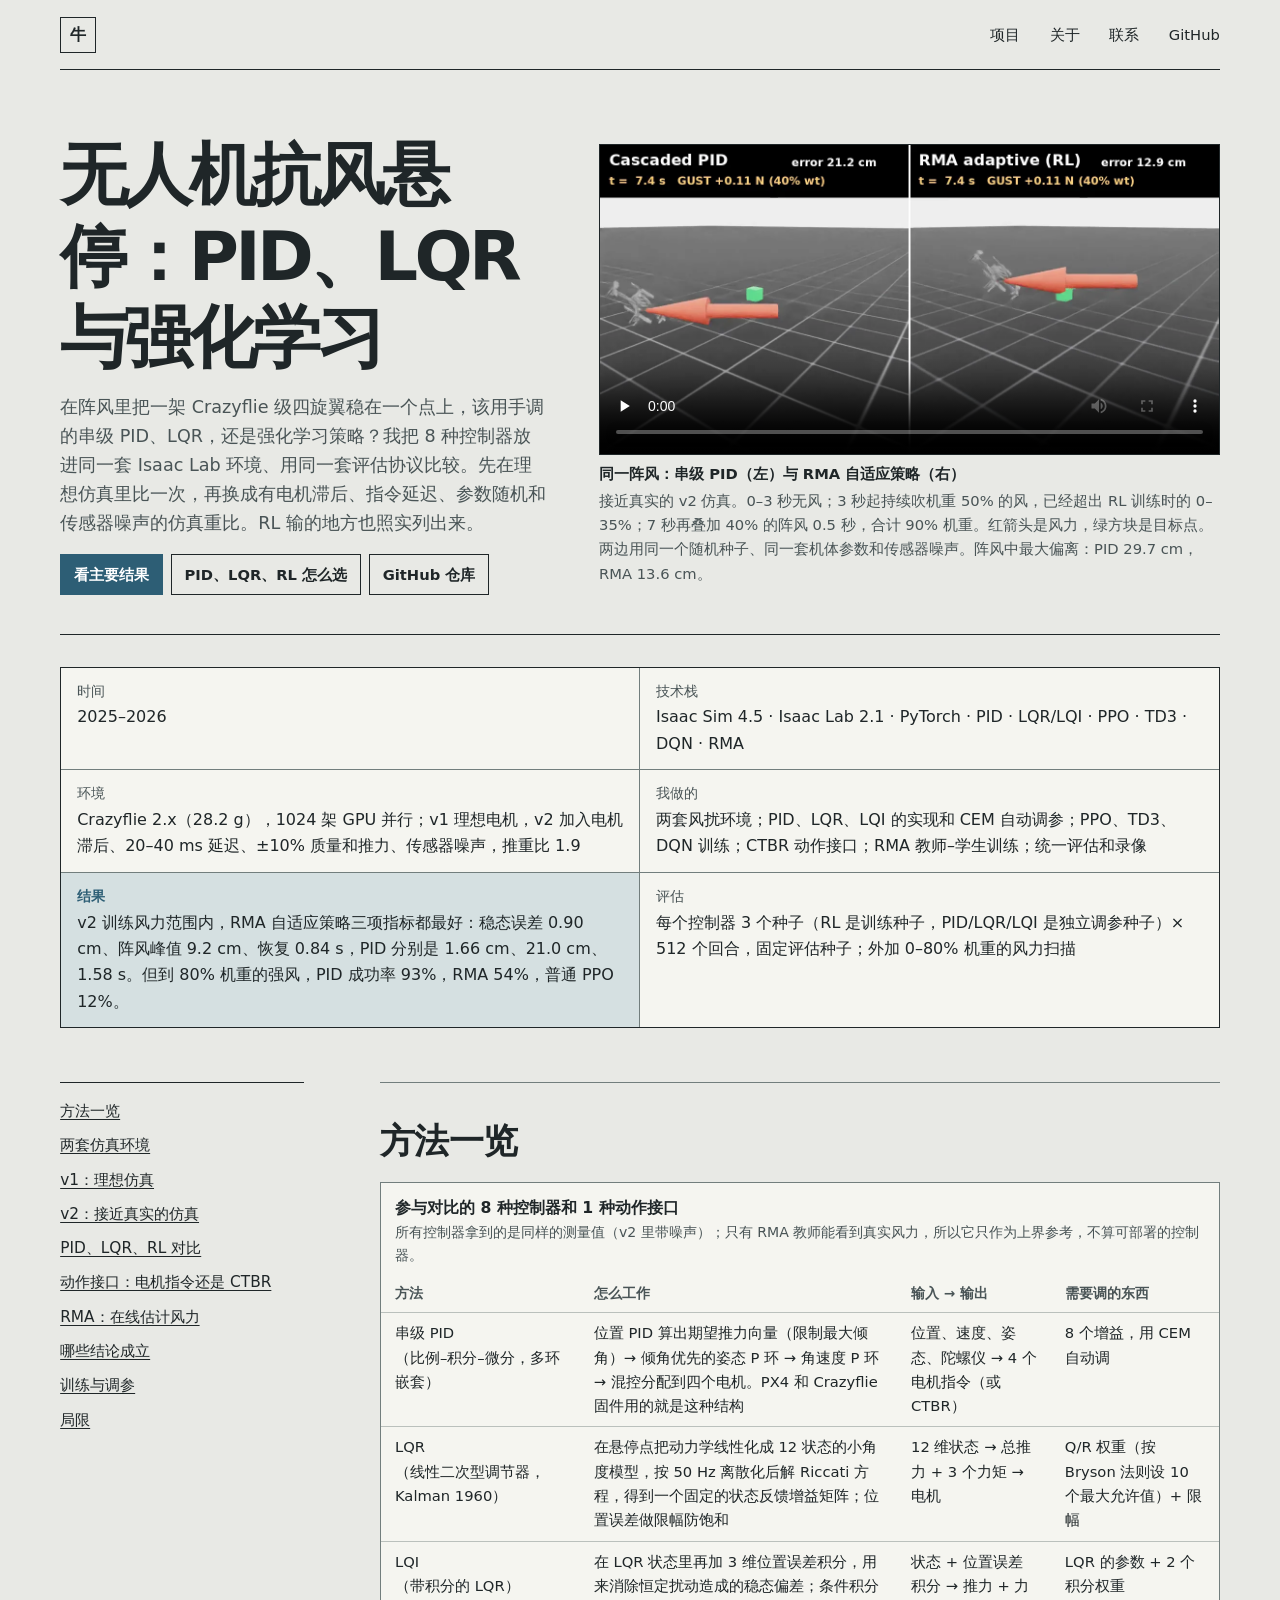
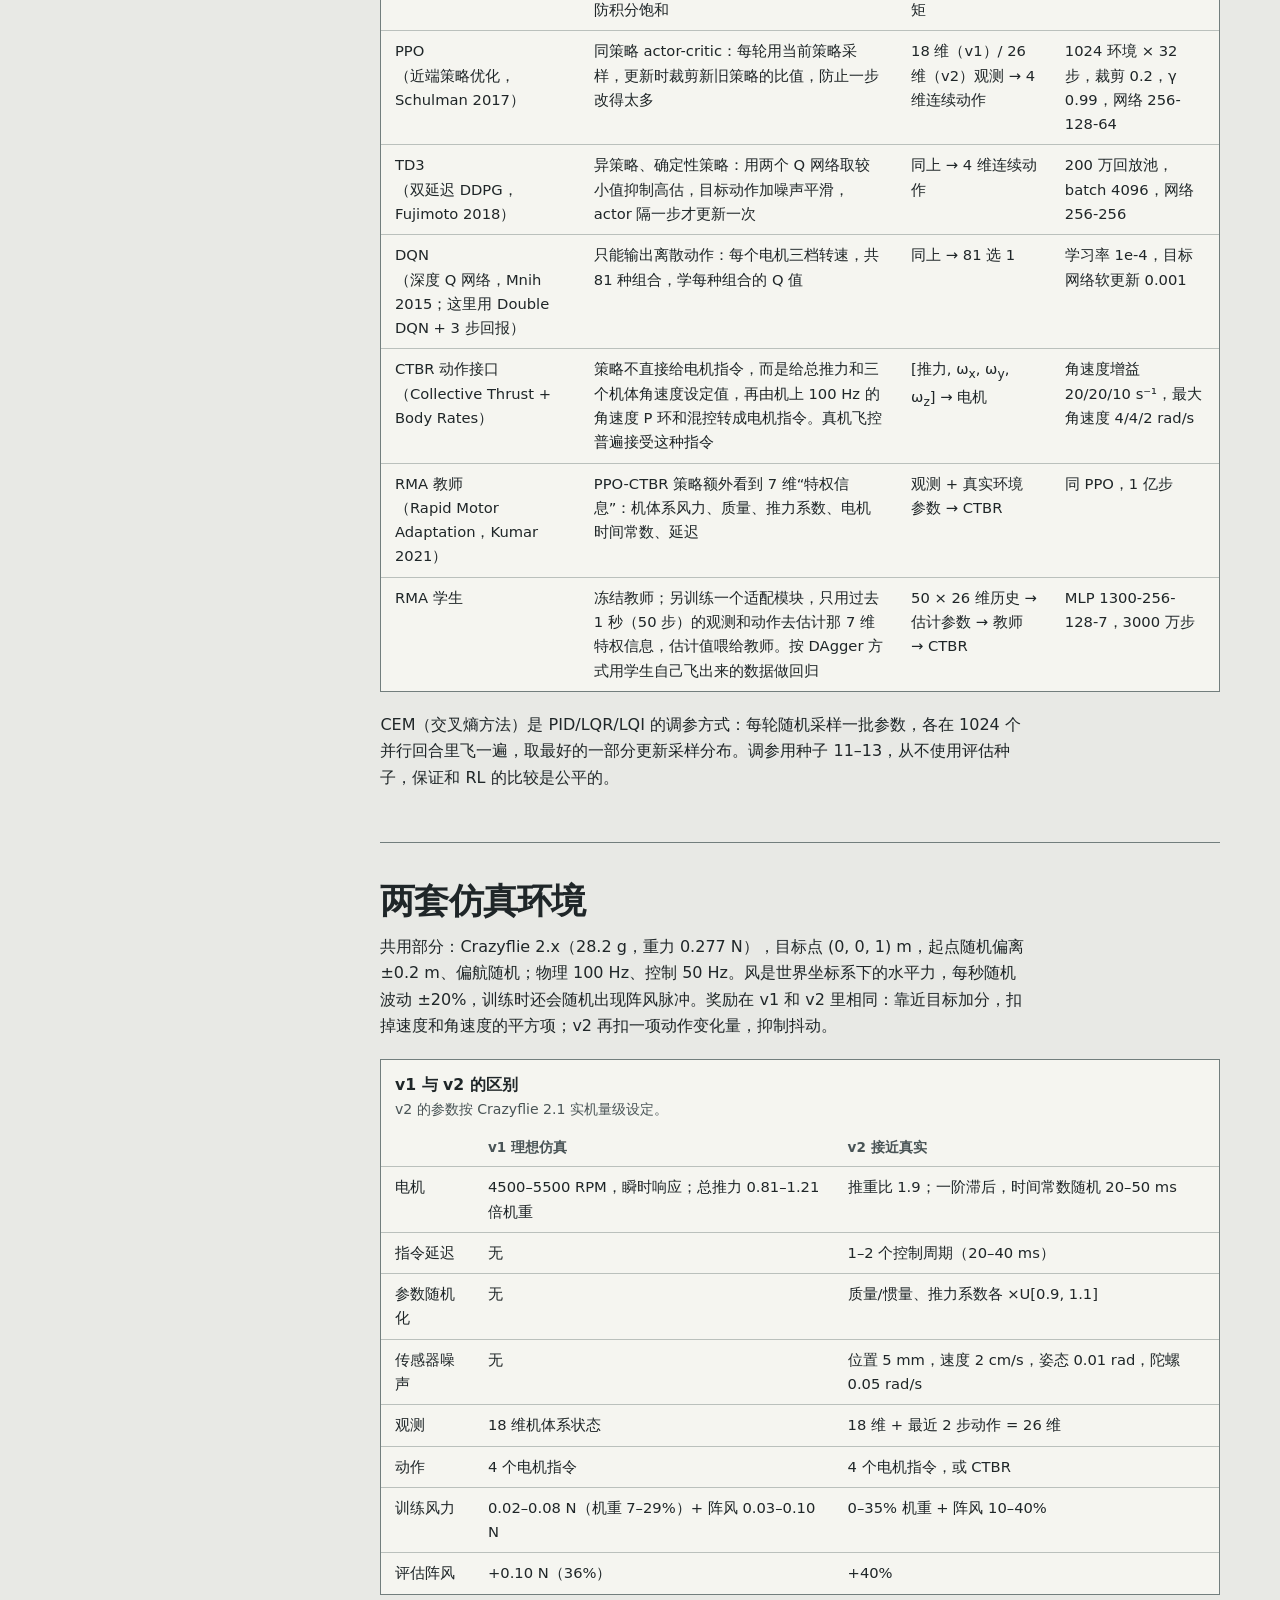
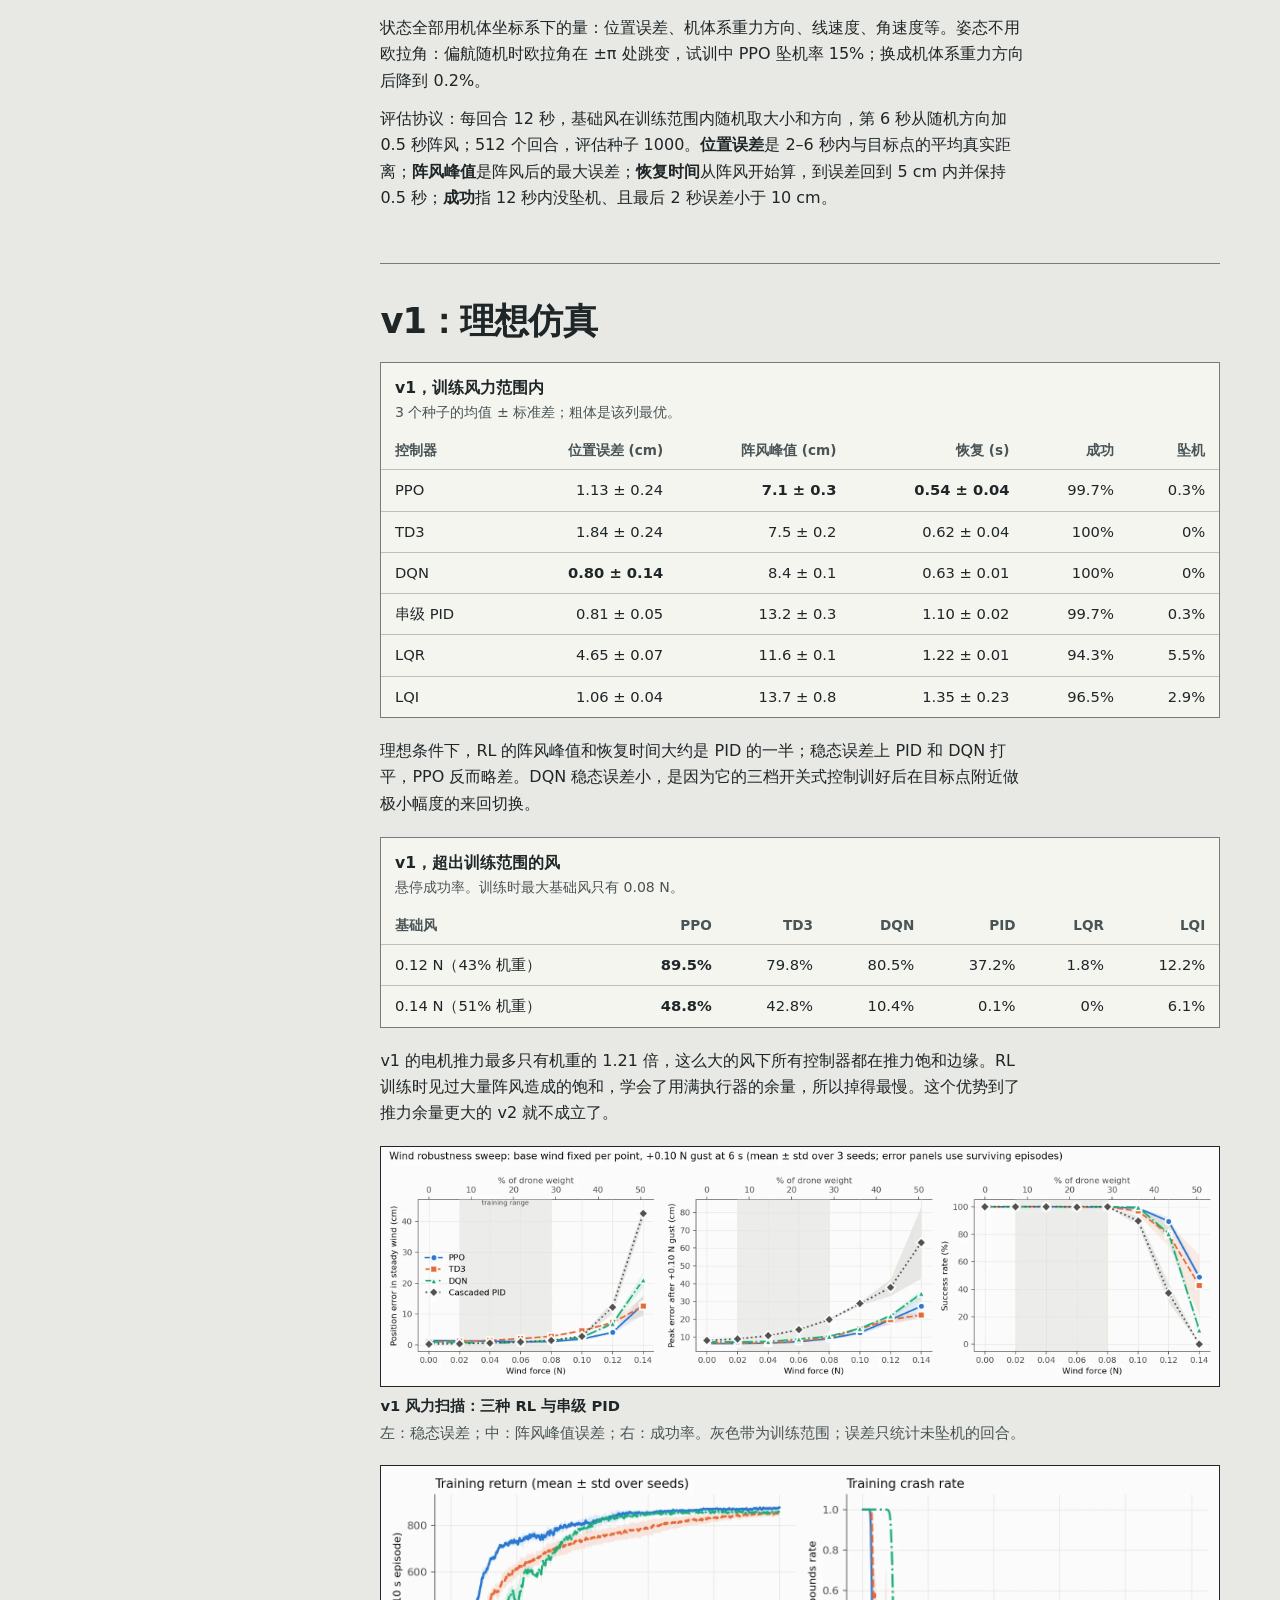
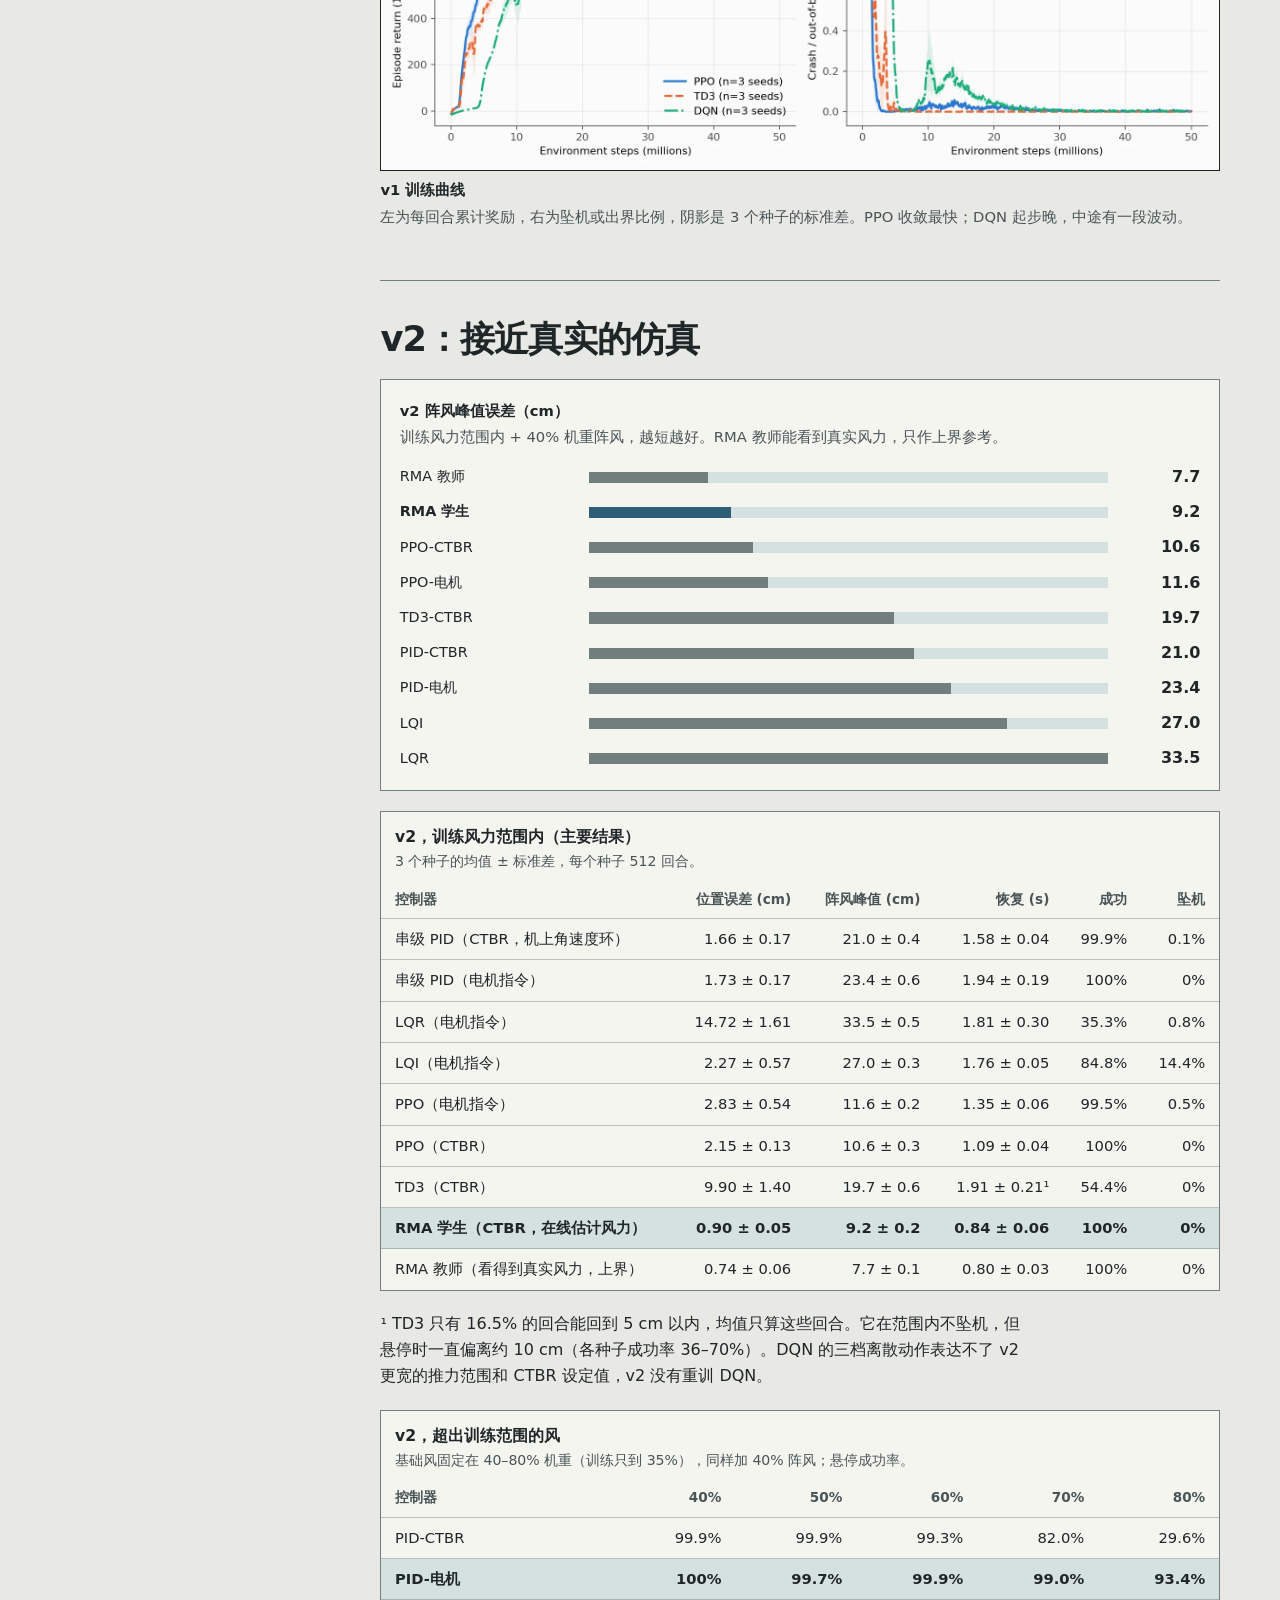
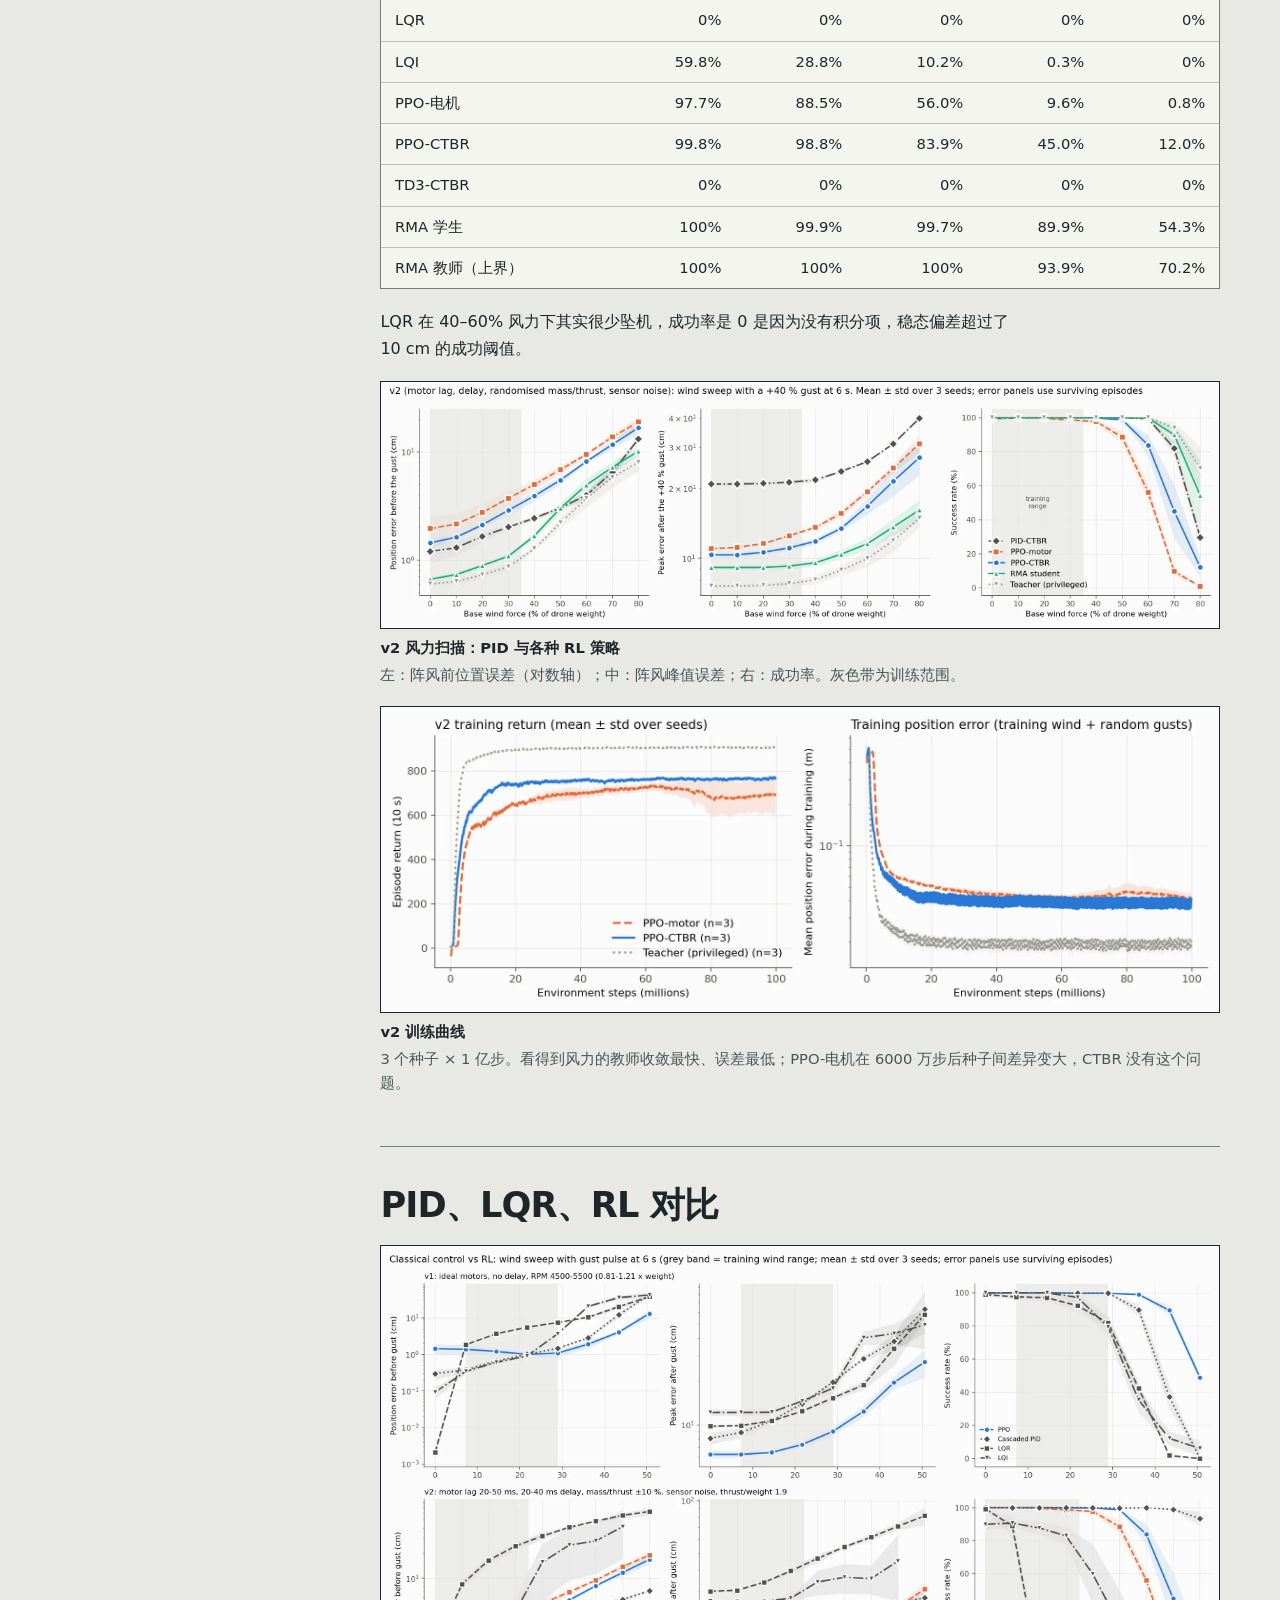
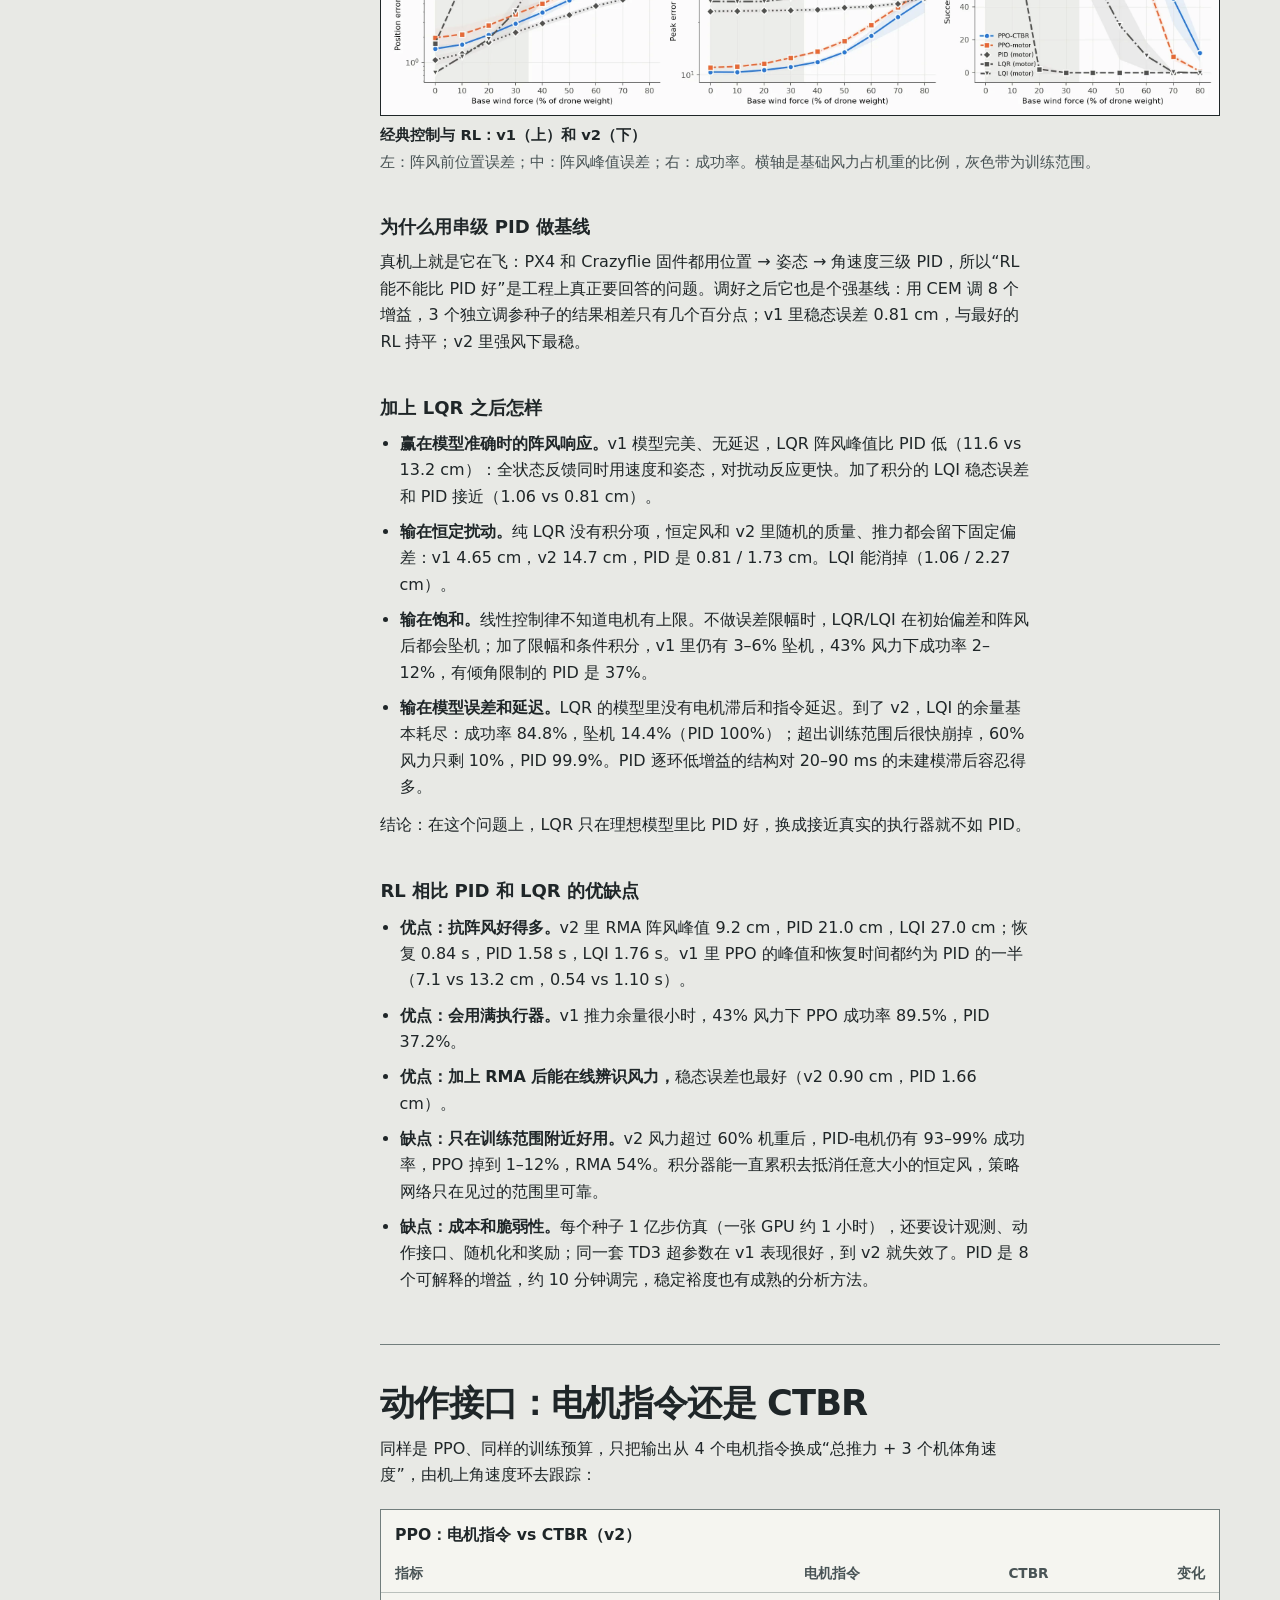
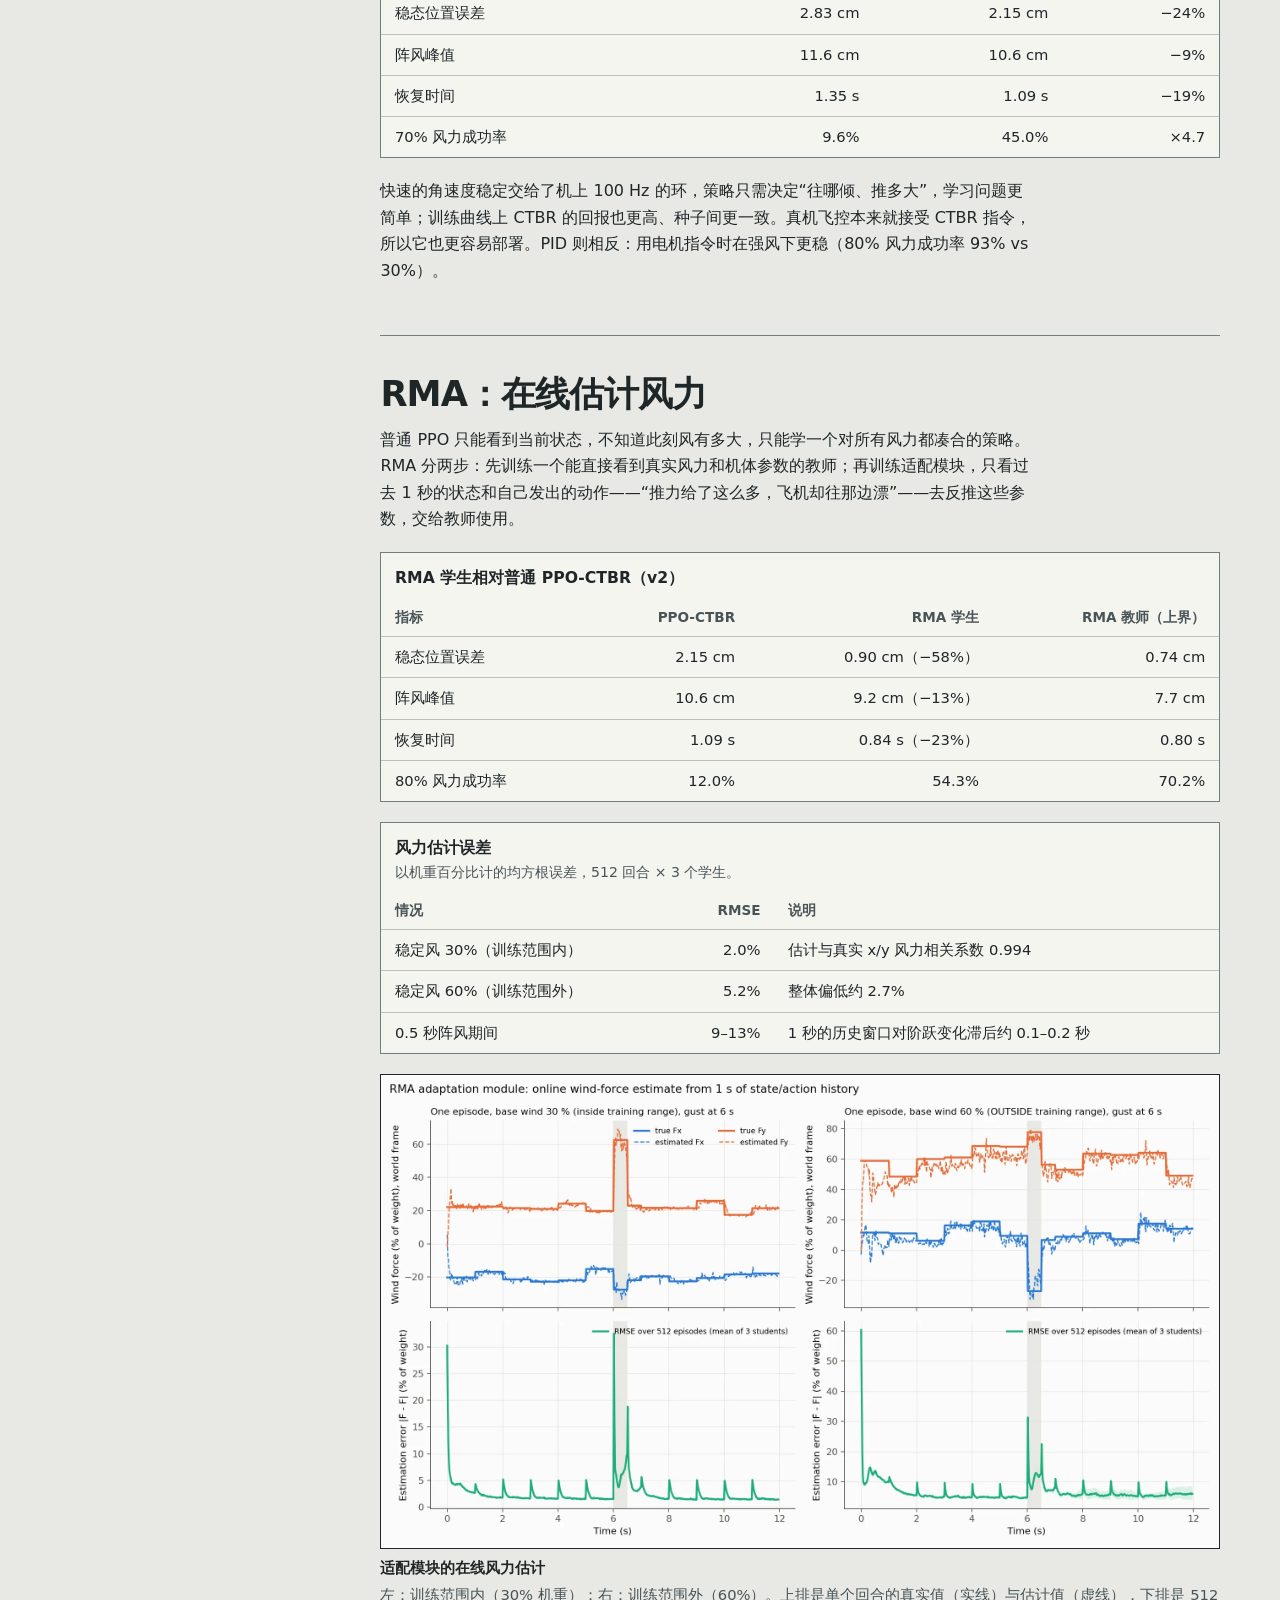
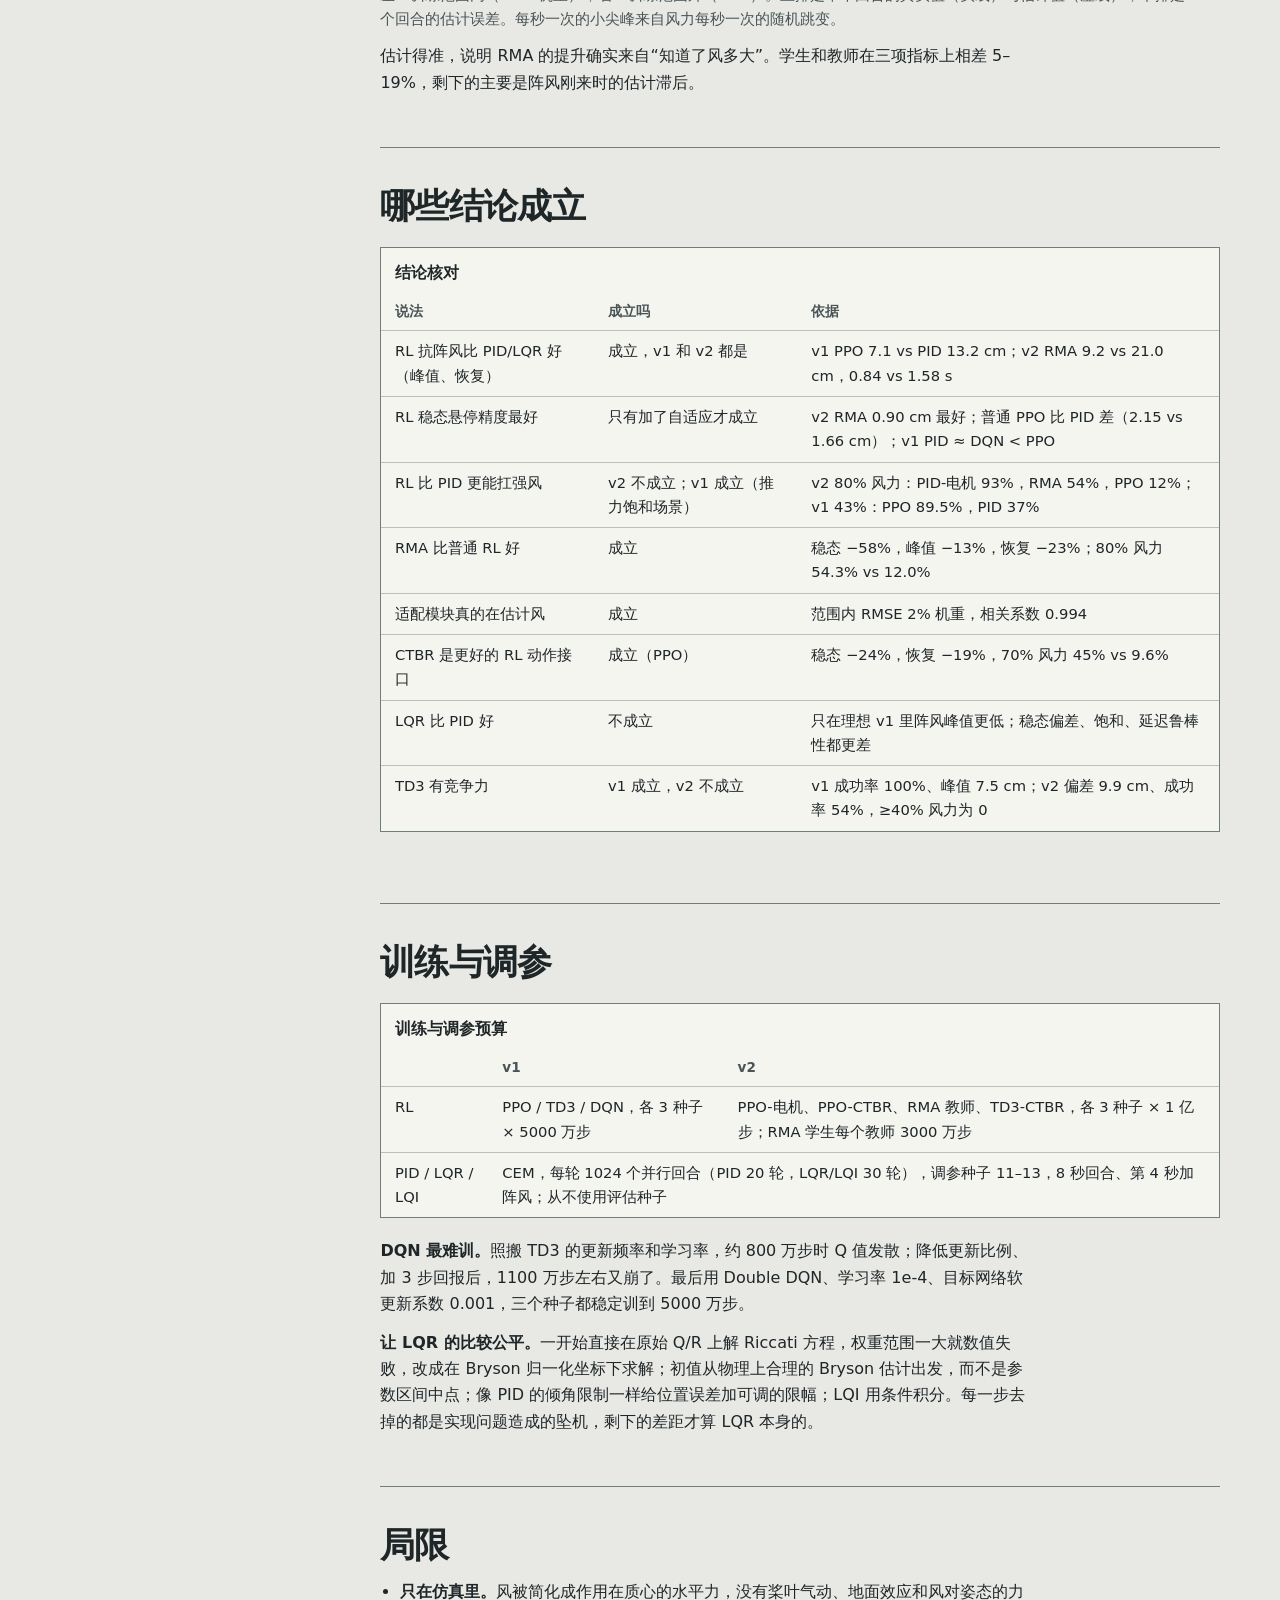
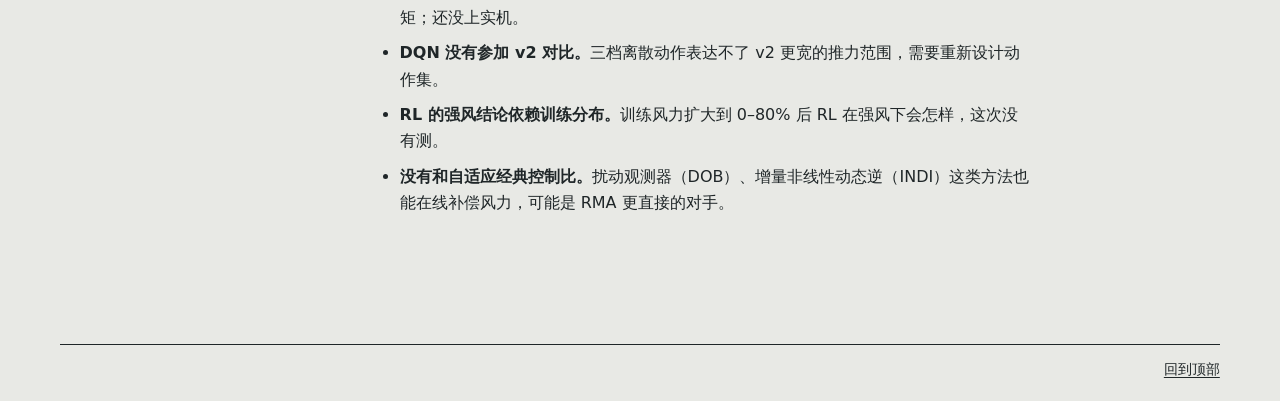
==== commit 26096c45: "RL page: present as one project, drop first-run/rerun framing Co-Authored-By: Claude Opus 5.5 <norep" ====
--- a/projects/drone-hover-rl/index.html
+++ b/projects/drone-hover-rl/index.html
@@ -48,7 +48,7 @@
       </header>
 
       <dl class="case-summary" aria-label="项目摘要">
-        <div><dt>时间</dt><dd>2025 首版；2026-11 重跑，并补上经典控制和 v2 仿真</dd></div>
+        <div><dt>时间</dt><dd>2025–2026</dd></div>
         <div><dt>技术栈</dt><dd lang="en">Isaac Sim 4.5 · Isaac Lab 2.1 · PyTorch · PID · LQR/LQI · PPO · TD3 · DQN · RMA</dd></div>
         <div><dt>环境</dt><dd>Crazyflie 2.x（28.2 g），1024 架 GPU 并行；v1 理想电机，v2 加入电机滞后、20–40 ms 延迟、±10% 质量和推力、传感器噪声，推重比 1.9</dd></div>
         <div><dt>我做的</dt><dd>两套风扰环境；PID、LQR、LQI 的实现和 CEM 自动调参；PPO、TD3、DQN 训练；CTBR 动作接口；RMA 教师–学生训练；统一评估和录像</dd></div>
@@ -59,7 +59,6 @@
       <div class="case-layout">
         <nav class="toc" aria-label="章节目录">
           <ul>
-            <li><a href="#review">复查第一版</a></li>
             <li><a href="#methods">方法一览</a></li>
             <li><a href="#env">两套仿真环境</a></li>
             <li><a href="#v1">v1：理想仿真</a></li>
@@ -73,17 +72,6 @@
           </ul>
         </nav>
         <div class="case-text">
-          <section class="chapter" id="review">
-            <h2>复查第一版</h2>
-            <p>2025 年第一版的结论是“PPO 比 DQN 位置误差低 42%、恢复时间短 35%”。重读代码后发现这个对比不成立：</p>
-            <ul class="plain-list">
-              <li><strong>三种算法不在同一个环境里。</strong>DQN 只有 9 维状态、没有风；TD3 用的是另一套奖励；只有 PPO 在有风的环境里训练。</li>
-              <li><strong>“恢复时间”其实是回合时长。</strong>它按步数 × 0.01 秒算，上限 3 秒，跟受扰后多久回到目标点无关。</li>
-              <li><strong>物理参数有误。</strong>电机最低转速时推力就有机重的 3.4 倍；风力加在机体坐标系里，会跟着飞机一起转；没有旋翼反扭矩，偏航不可控。</li>
-              <li><strong>没有经典控制基线。</strong>不和 PID 比，就说不清 RL 到底有没有用。</li>
-            </ul>
-            <p>所以这次重写了一套所有控制器共用的环境、训练和评估管线，旧数字全部作废。</p>
-          </section>
 
           <section class="chapter" id="methods">
             <h2>方法一览</h2>
@@ -114,7 +102,7 @@
               <tr><td>训练风力</td><td>0.02–0.08 N（机重 7–29%）+ 阵风 0.03–0.10 N</td><td>0–35% 机重 + 阵风 10–40%</td></tr>
               <tr><td>评估阵风</td><td>+0.10 N（36%）</td><td>+40%</td></tr>
             </tbody></table></figure>
-            <p>状态全部用机体坐标系下的量：位置误差、机体系重力方向、线速度、角速度等。第一版用欧拉角，偏航随机后在 ±π 处跳变；改成重力方向后，试训中 PPO 的坠机率从 15% 降到 0.2%。</p>
+            <p>状态全部用机体坐标系下的量：位置误差、机体系重力方向、线速度、角速度等。姿态不用欧拉角：偏航随机时欧拉角在 ±π 处跳变，试训中 PPO 坠机率 15%；换成机体系重力方向后降到 0.2%。</p>
             <p>评估协议：每回合 12 秒，基础风在训练范围内随机取大小和方向，第 6 秒从随机方向加 0.5 秒阵风；512 个回合，评估种子 1000。<strong>位置误差</strong>是 2–6 秒内与目标点的平均真实距离；<strong>阵风峰值</strong>是阵风后的最大误差；<strong>恢复时间</strong>从阵风开始算，到误差回到 5 cm 内并保持 0.5 秒；<strong>成功</strong>指 12 秒内没坠机、且最后 2 秒误差小于 10 cm。</p>
           </section>
 
@@ -167,11 +155,11 @@
               <tr><td>LQI（电机指令）</td><td class="num">2.27 ± 0.57</td><td class="num">27.0 ± 0.3</td><td class="num">1.76 ± 0.05</td><td class="num">84.8%</td><td class="num">14.4%</td></tr>
               <tr><td>PPO（电机指令）</td><td class="num">2.83 ± 0.54</td><td class="num">11.6 ± 0.2</td><td class="num">1.35 ± 0.06</td><td class="num">99.5%</td><td class="num">0.5%</td></tr>
               <tr><td>PPO（CTBR）</td><td class="num">2.15 ± 0.13</td><td class="num">10.6 ± 0.3</td><td class="num">1.09 ± 0.04</td><td class="num">100%</td><td class="num">0%</td></tr>
-              <tr><td>TD3（CTBR，沿用 v1 超参数）</td><td class="num">9.90 ± 1.40</td><td class="num">19.7 ± 0.6</td><td class="num">1.91 ± 0.21¹</td><td class="num">54.4%</td><td class="num">0%</td></tr>
+              <tr><td>TD3（CTBR）</td><td class="num">9.90 ± 1.40</td><td class="num">19.7 ± 0.6</td><td class="num">1.91 ± 0.21¹</td><td class="num">54.4%</td><td class="num">0%</td></tr>
               <tr class="is-best"><td>RMA 学生（CTBR，在线估计风力）</td><td class="num">0.90 ± 0.05</td><td class="num">9.2 ± 0.2</td><td class="num">0.84 ± 0.06</td><td class="num">100%</td><td class="num">0%</td></tr>
               <tr><td>RMA 教师（看得到真实风力，上界）</td><td class="num">0.74 ± 0.06</td><td class="num">7.7 ± 0.1</td><td class="num">0.80 ± 0.03</td><td class="num">100%</td><td class="num">0%</td></tr>
             </tbody></table></figure>
-            <p>¹ TD3 只有 16.5% 的回合能回到 5 cm 以内，均值只算这些回合。它在范围内不坠机，但悬停时一直偏离约 10 cm（各种子成功率 36–70%），没有为 v2 重新调参。DQN 的三档离散动作表达不了 v2 更宽的推力范围和 CTBR 设定值，v2 没有重训 DQN。</p>
+            <p>¹ TD3 只有 16.5% 的回合能回到 5 cm 以内，均值只算这些回合。它在范围内不坠机，但悬停时一直偏离约 10 cm（各种子成功率 36–70%）。DQN 的三档离散动作表达不了 v2 更宽的推力范围和 CTBR 设定值，v2 没有重训 DQN。</p>
             <figure class="data-table"><table><caption><strong>v2，超出训练范围的风</strong>基础风固定在 40–80% 机重（训练只到 35%），同样加 40% 阵风；悬停成功率。</caption><thead><tr><th>控制器</th><th class="num">40%</th><th class="num">50%</th><th class="num">60%</th><th class="num">70%</th><th class="num">80%</th></tr></thead><tbody>
               <tr><td>PID-CTBR</td><td class="num">99.9%</td><td class="num">99.9%</td><td class="num">99.3%</td><td class="num">82.0%</td><td class="num">29.6%</td></tr>
               <tr class="is-best"><td>PID-电机</td><td class="num">100%</td><td class="num">99.7%</td><td class="num">99.9%</td><td class="num">99.0%</td><td class="num">93.4%</td></tr>
@@ -216,7 +204,7 @@
               <li><strong>优点：会用满执行器。</strong>v1 推力余量很小时，43% 风力下 PPO 成功率 89.5%，PID 37.2%。</li>
               <li><strong>优点：加上 RMA 后能在线辨识风力，</strong>稳态误差也最好（v2 0.90 cm，PID 1.66 cm）。</li>
               <li><strong>缺点：只在训练范围附近好用。</strong>v2 风力超过 60% 机重后，PID-电机仍有 93–99% 成功率，PPO 掉到 1–12%，RMA 54%。积分器能一直累积去抵消任意大小的恒定风，策略网络只在见过的范围里可靠。</li>
-              <li><strong>缺点：成本和脆弱性。</strong>每个种子 1 亿步仿真（一张 GPU 约 1 小时），还要设计观测、动作接口、随机化和奖励；TD3 沿用 v1 超参数到 v2 就失效了。PID 是 8 个可解释的增益，约 10 分钟调完，稳定裕度也有成熟的分析方法。</li>
+              <li><strong>缺点：成本和脆弱性。</strong>每个种子 1 亿步仿真（一张 GPU 约 1 小时），还要设计观测、动作接口、随机化和奖励；同一套 TD3 超参数在 v1 表现很好，到 v2 就失效了。PID 是 8 个可解释的增益，约 10 分钟调完，稳定裕度也有成熟的分析方法。</li>
             </ul>
           </section>
 
@@ -281,7 +269,7 @@
             <h2>局限</h2>
             <ul class="plain-list">
               <li><strong>只在仿真里。</strong>风被简化成作用在质心的水平力，没有桨叶气动、地面效应和风对姿态的力矩；还没上实机。</li>
-              <li><strong>TD3 和 DQN 在 v2 里没有充分调。</strong>TD3 沿用 v1 超参数；DQN 的动作集需要重新设计，没有重训。</li>
+              <li><strong>DQN 没有参加 v2 对比。</strong>三档离散动作表达不了 v2 更宽的推力范围，需要重新设计动作集。</li>
               <li><strong>RL 的强风结论依赖训练分布。</strong>训练风力扩大到 0–80% 后 RL 在强风下会怎样，这次没有测。</li>
               <li><strong>没有和自适应经典控制比。</strong>扰动观测器（DOB）、增量非线性动态逆（INDI）这类方法也能在线补偿风力，可能是 RMA 更直接的对手。</li>
             </ul>
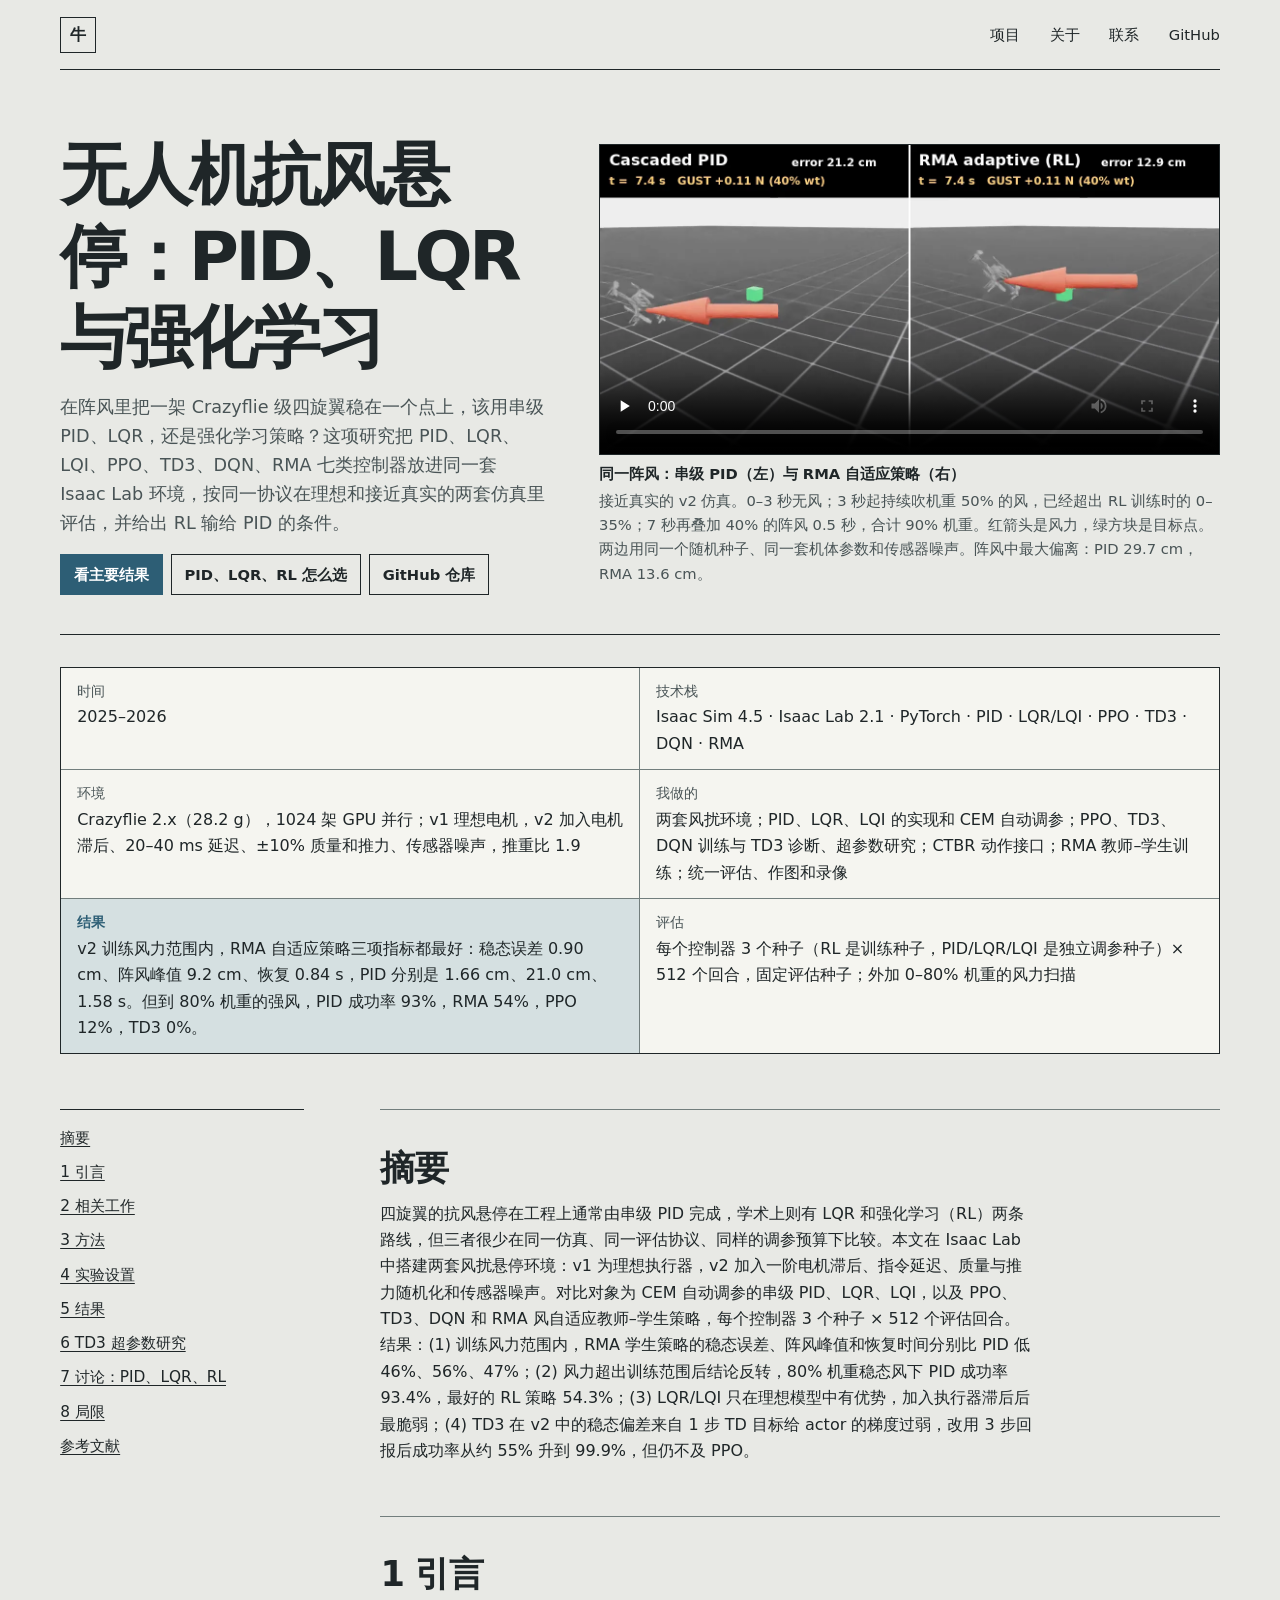
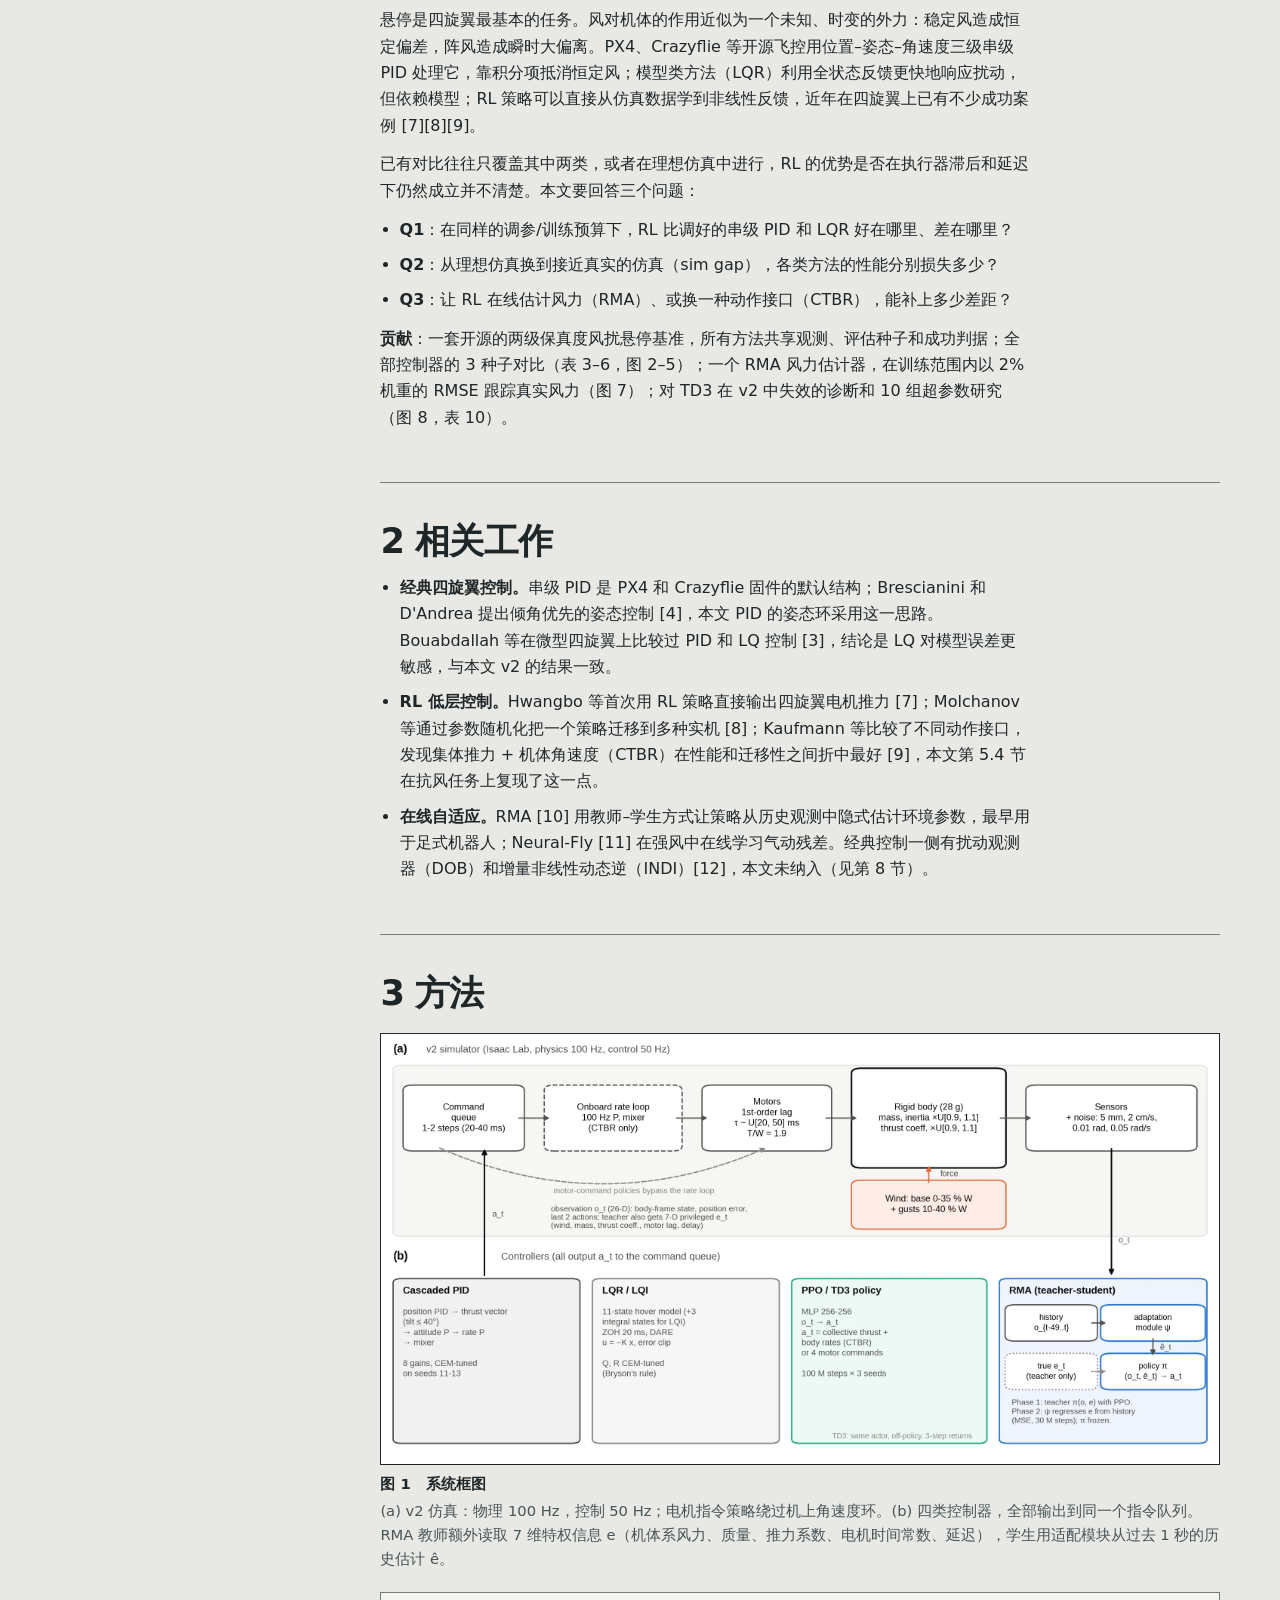
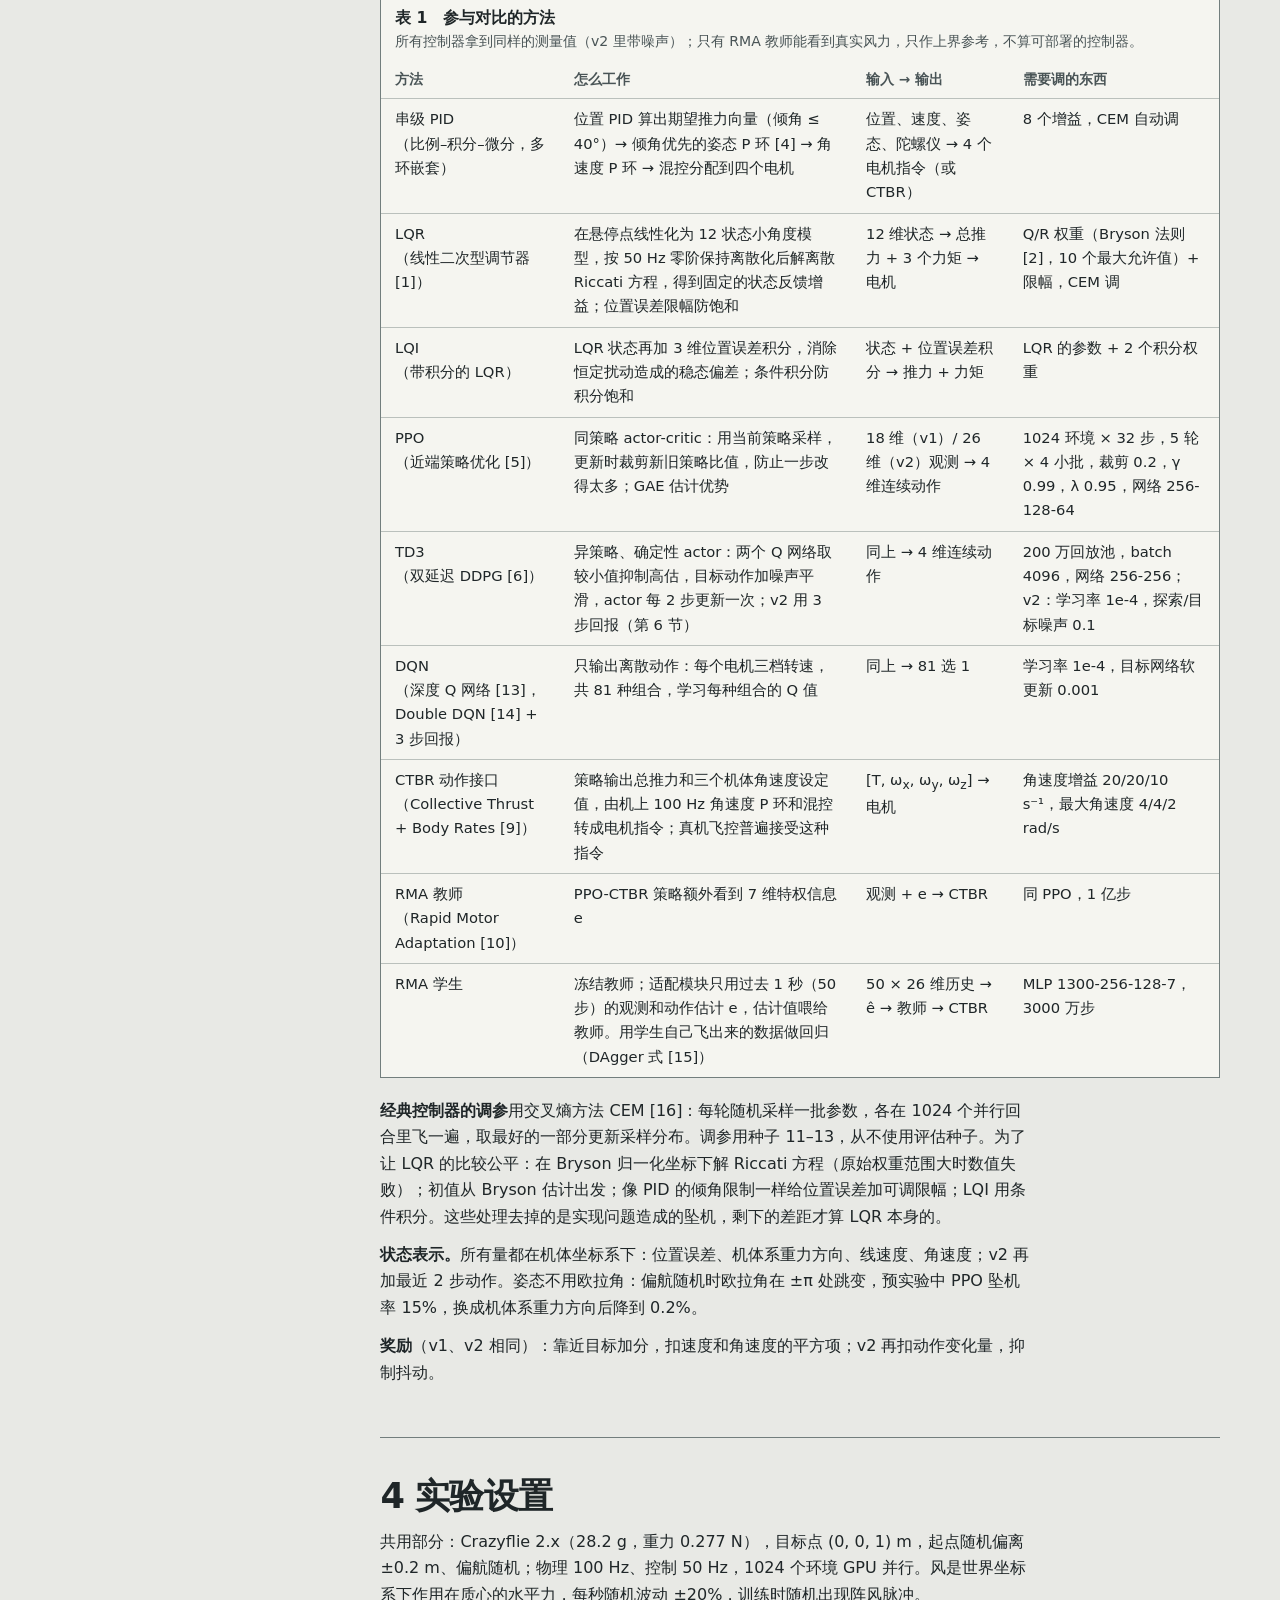
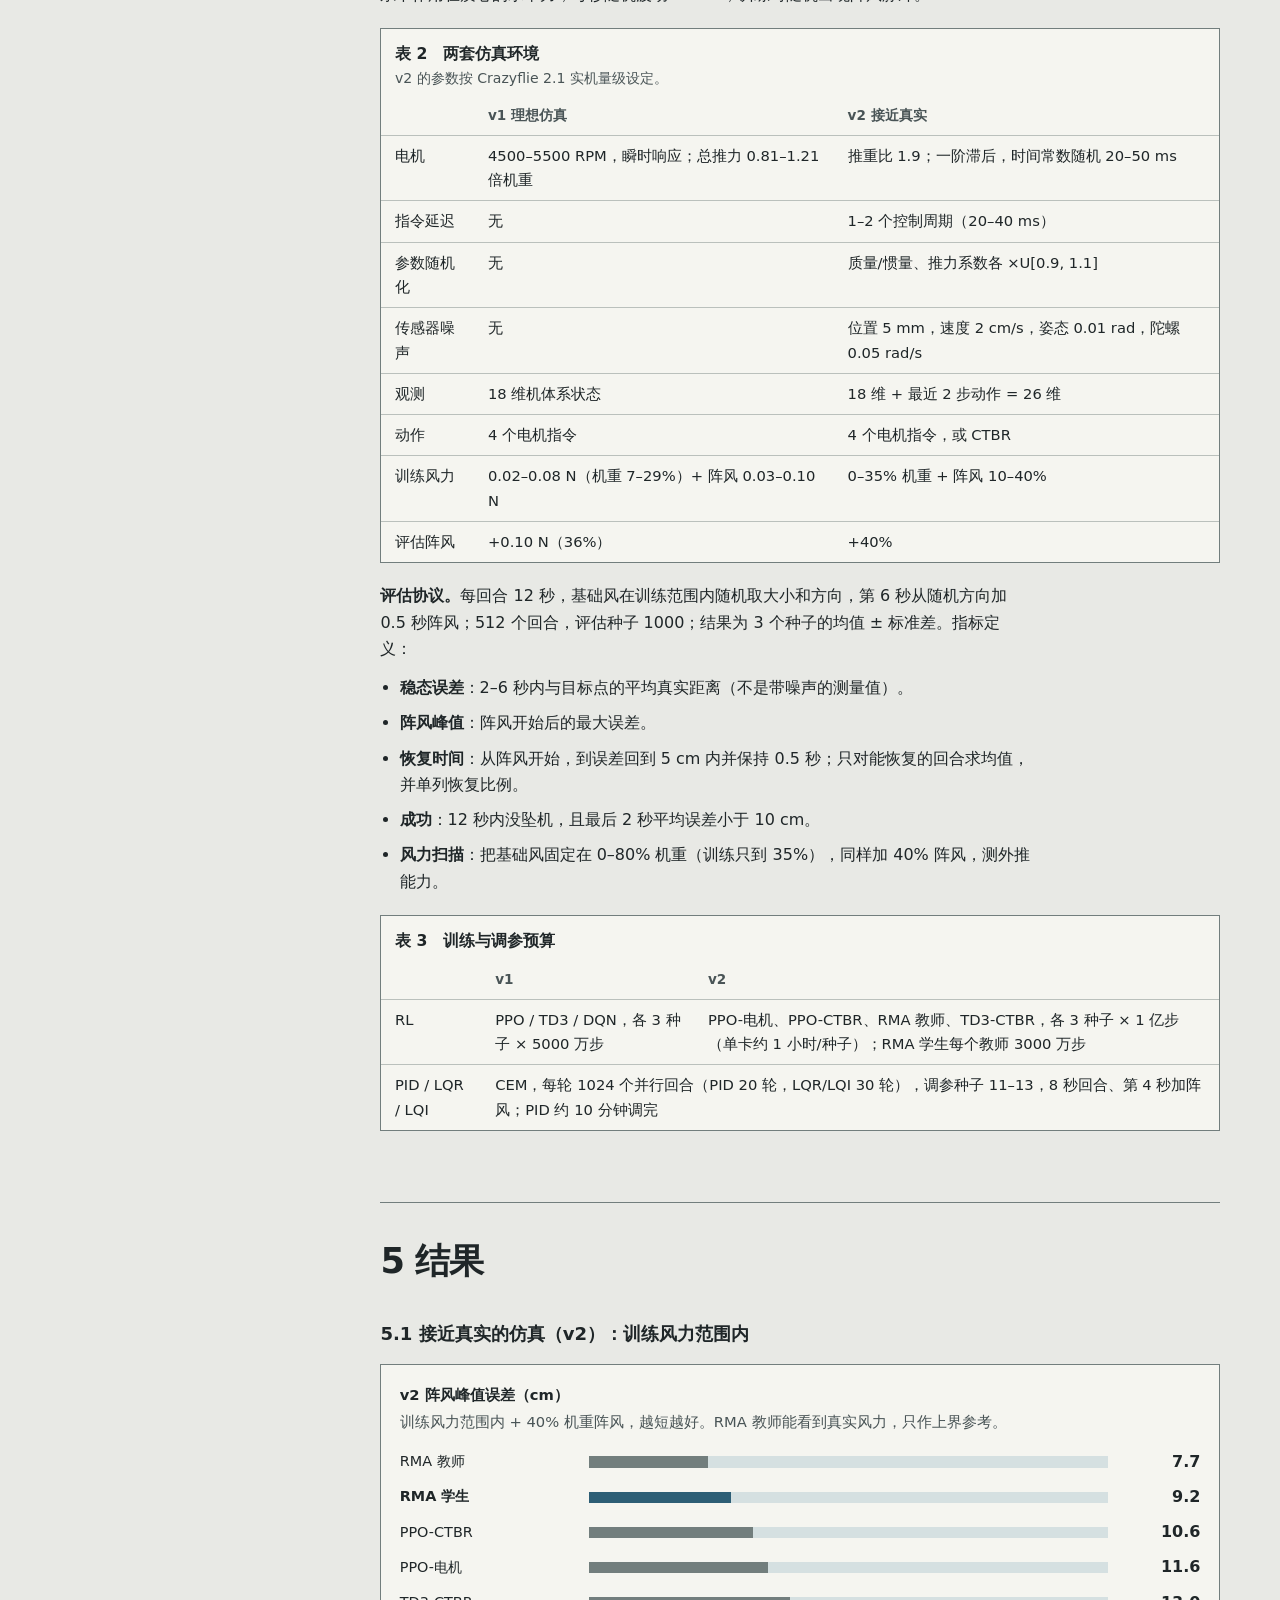
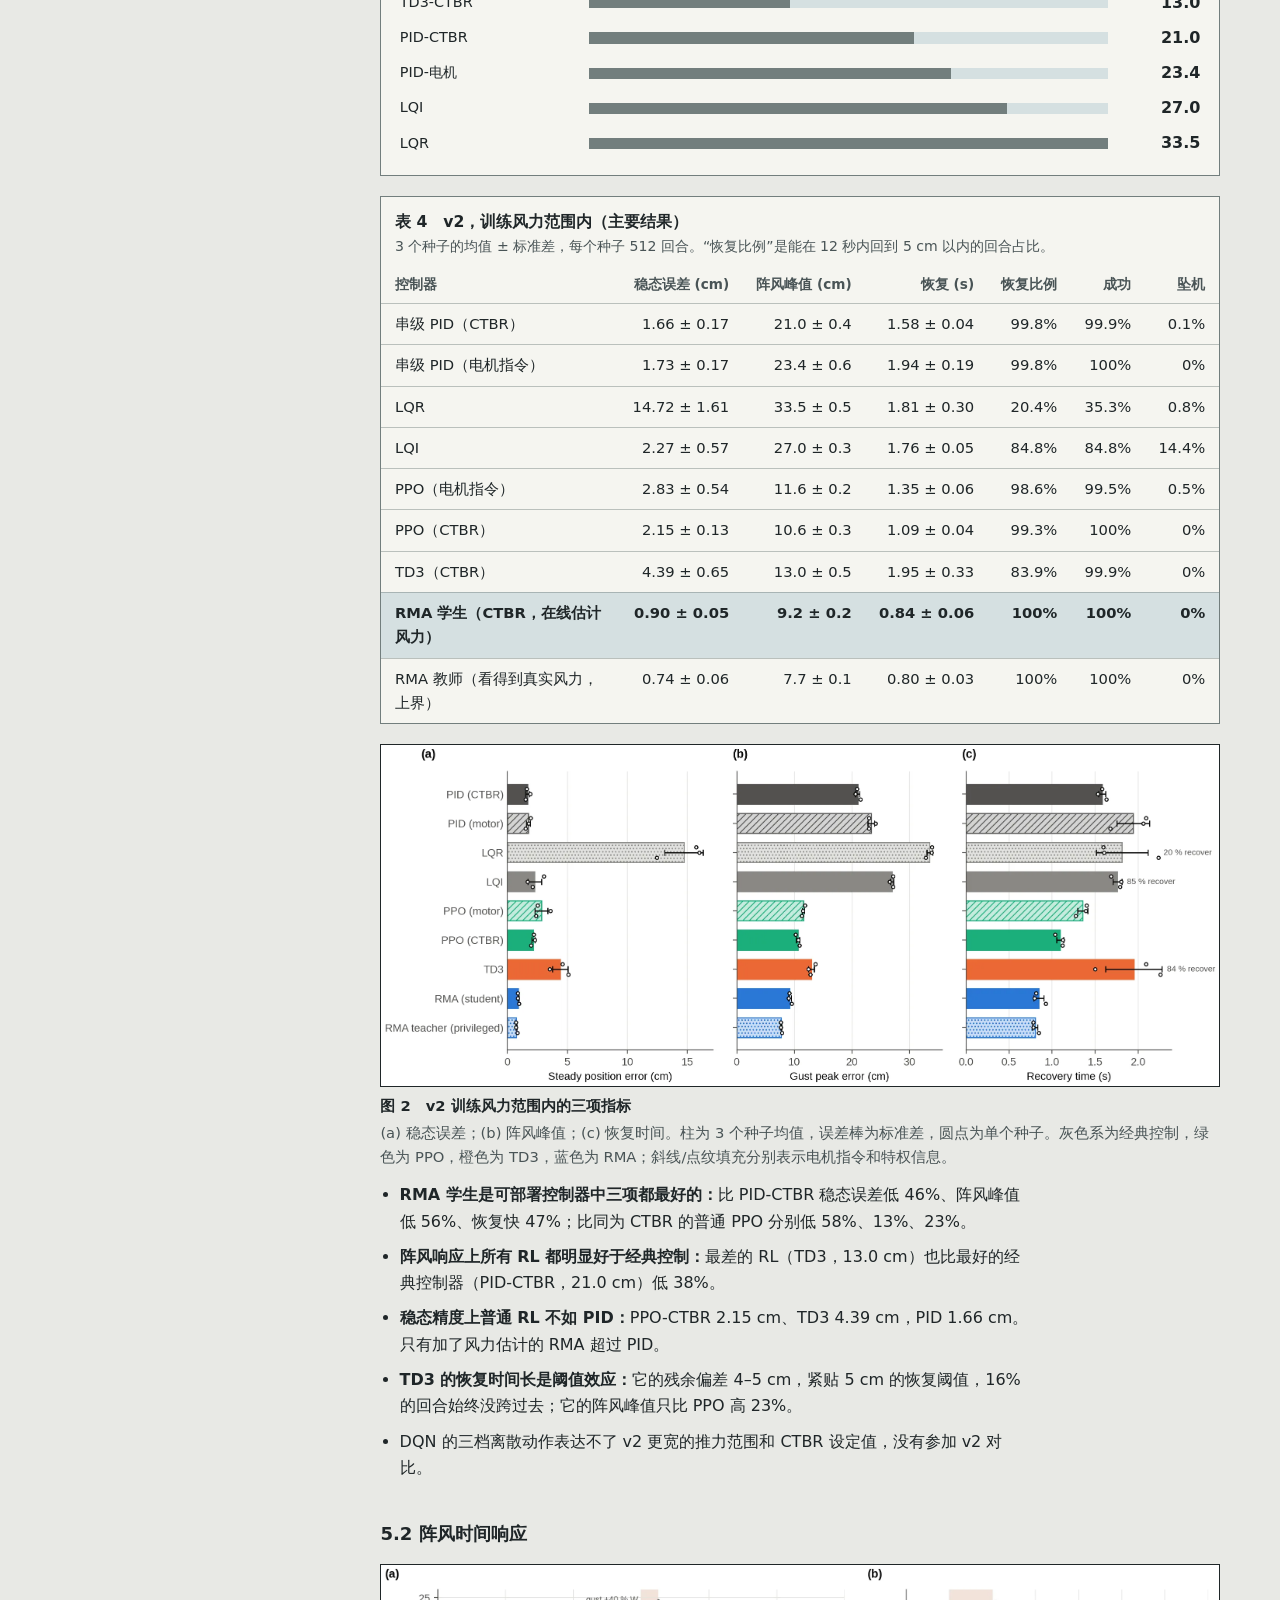
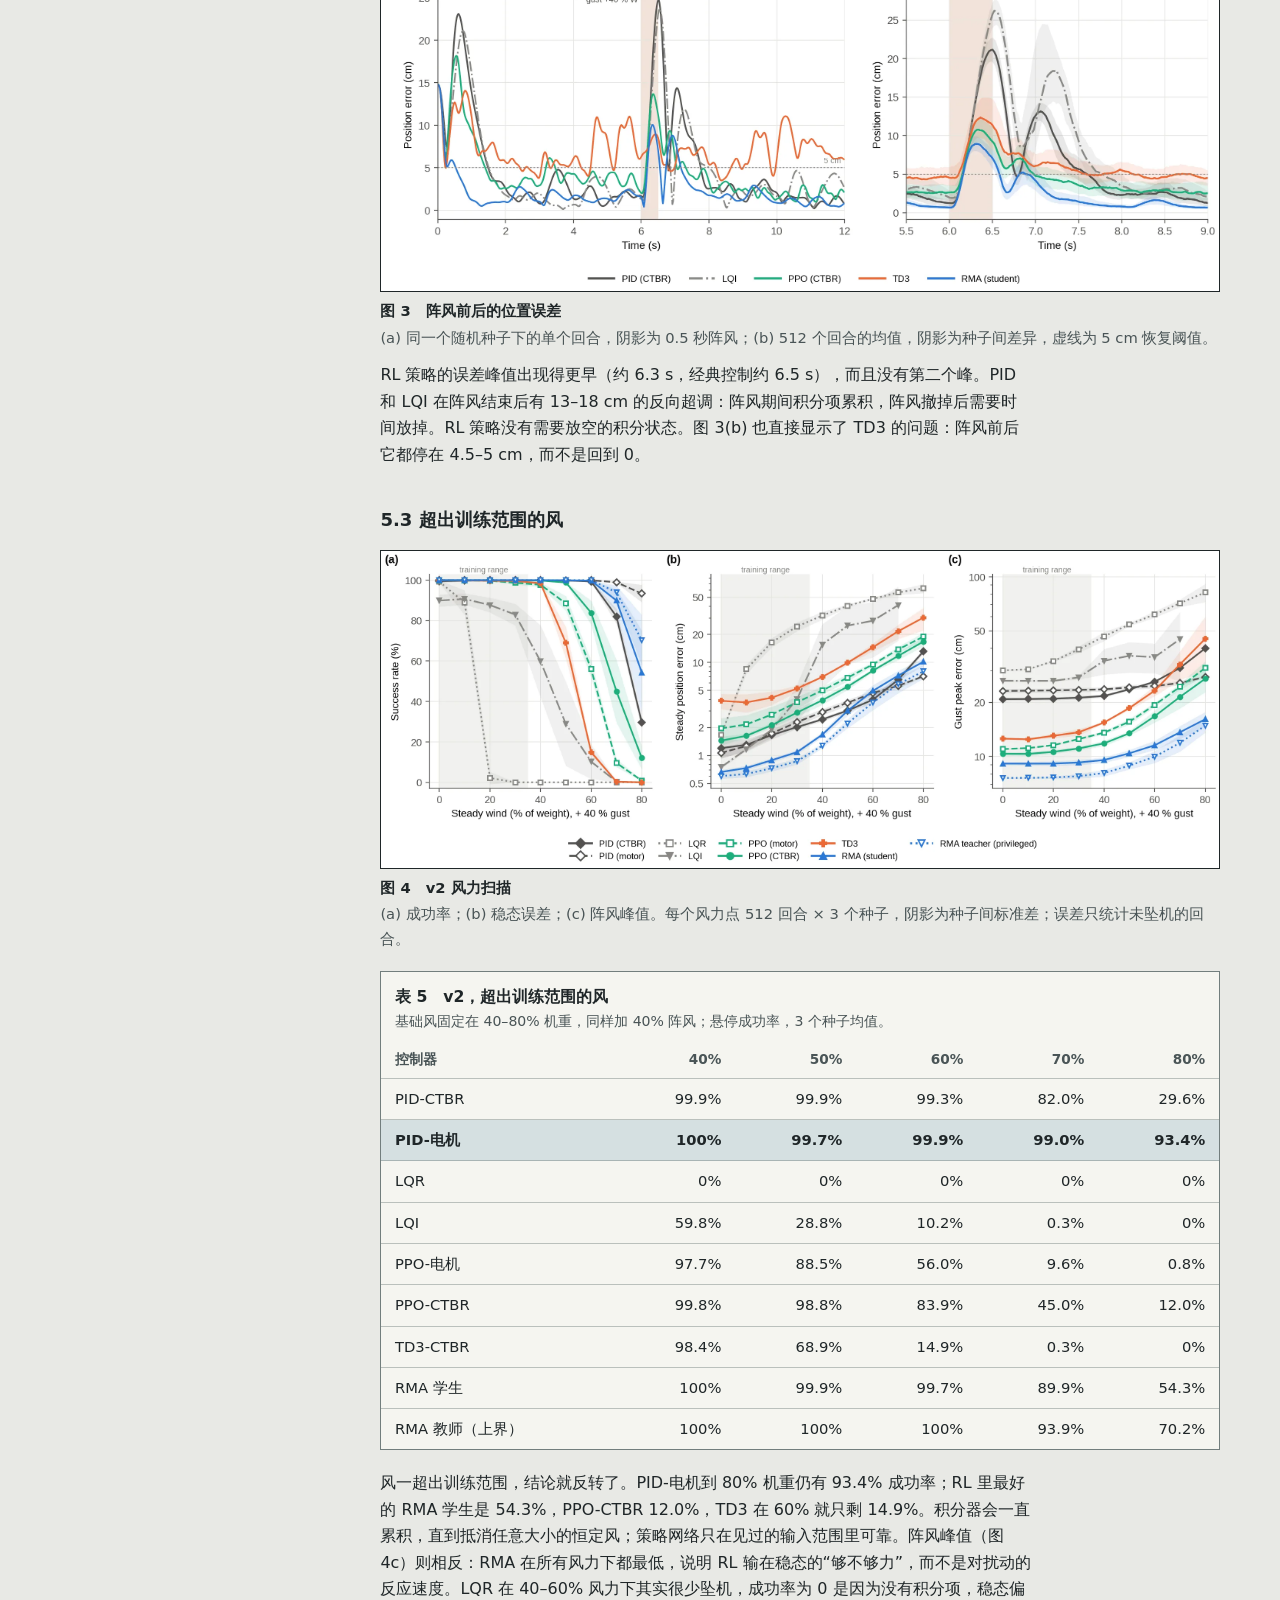
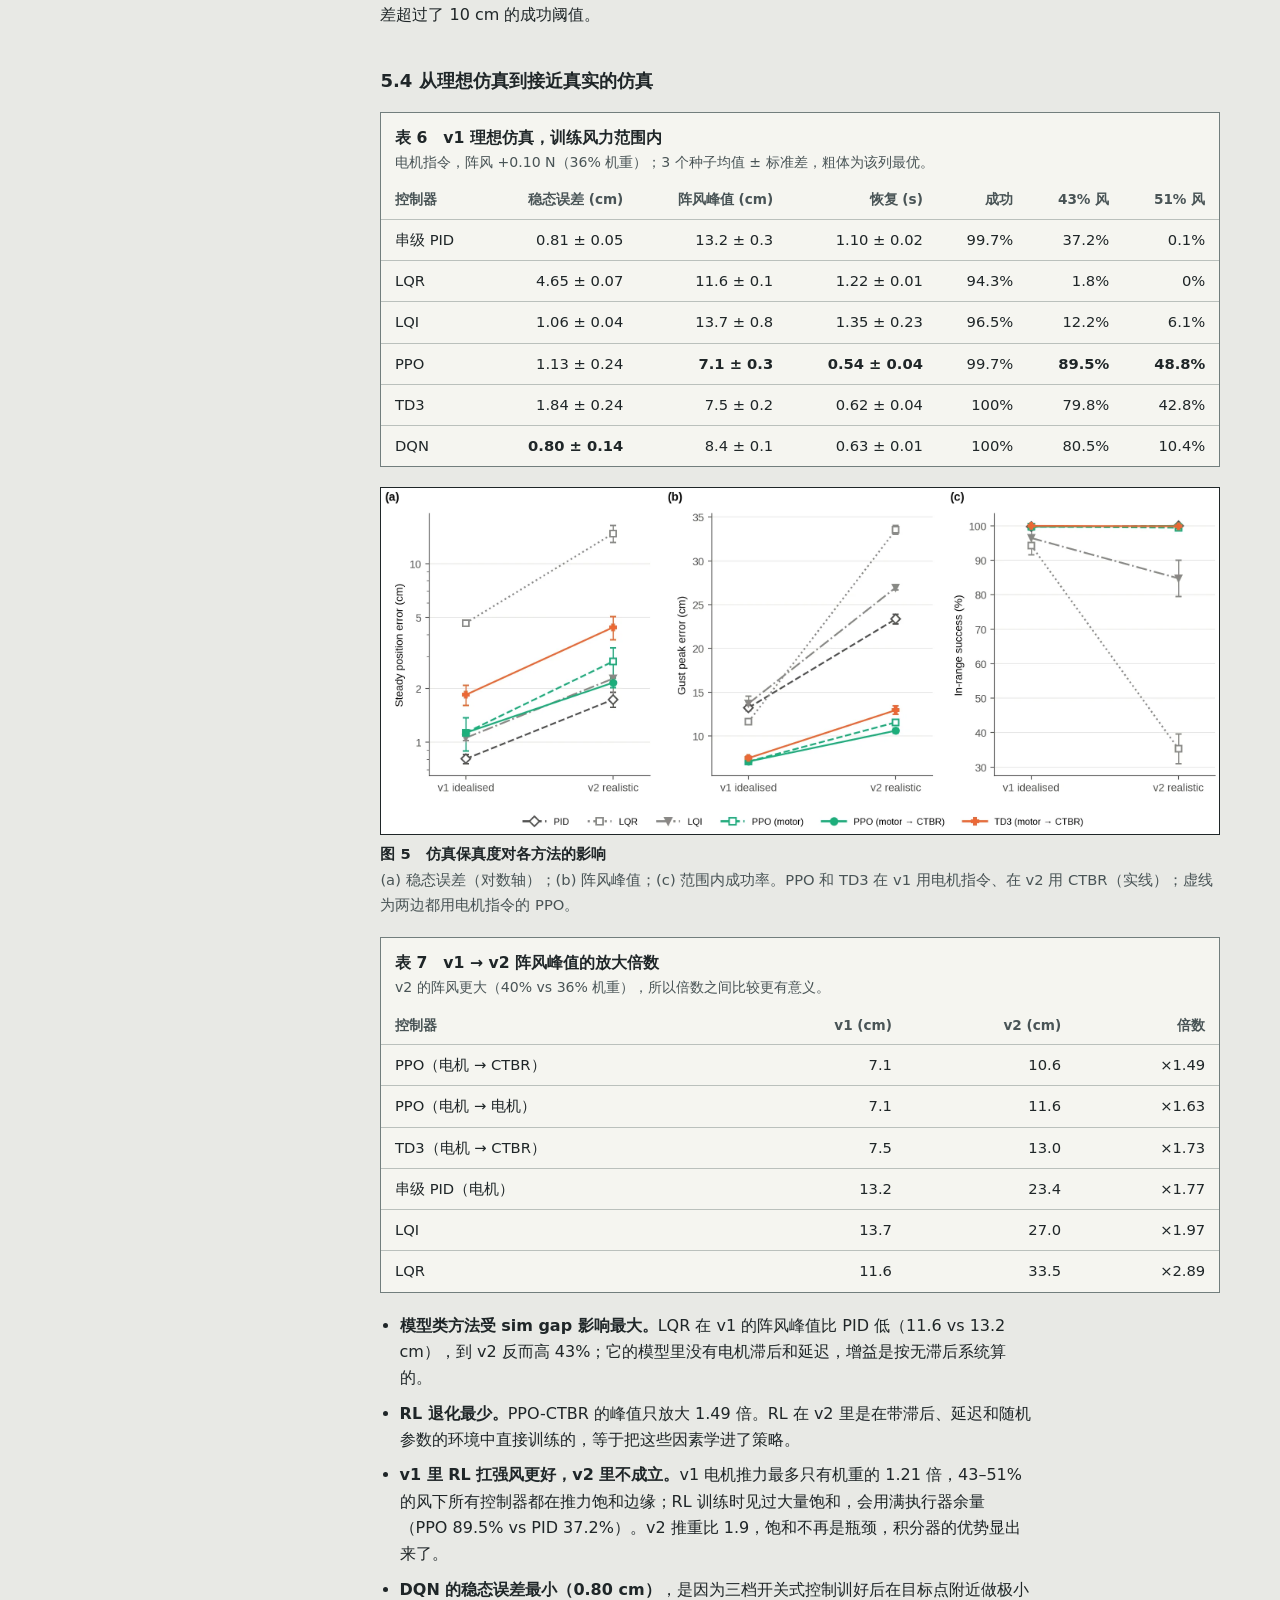
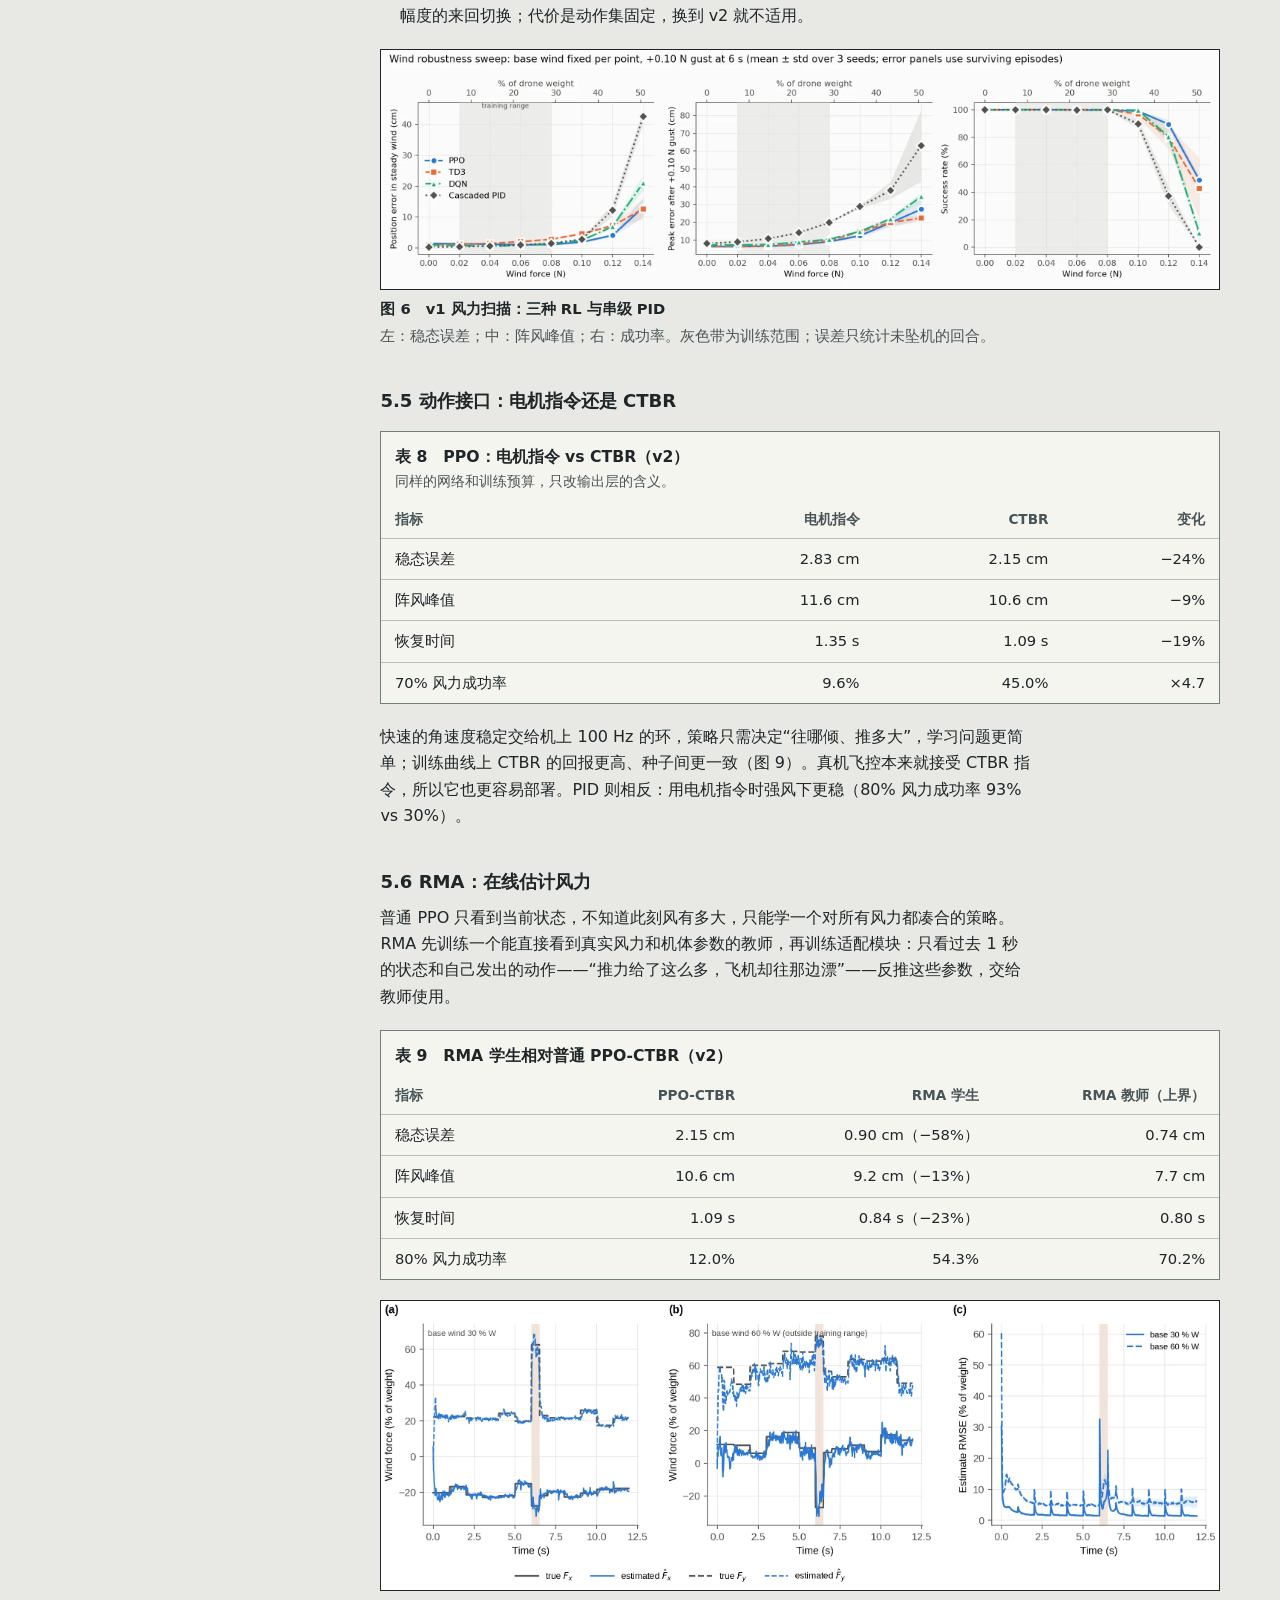
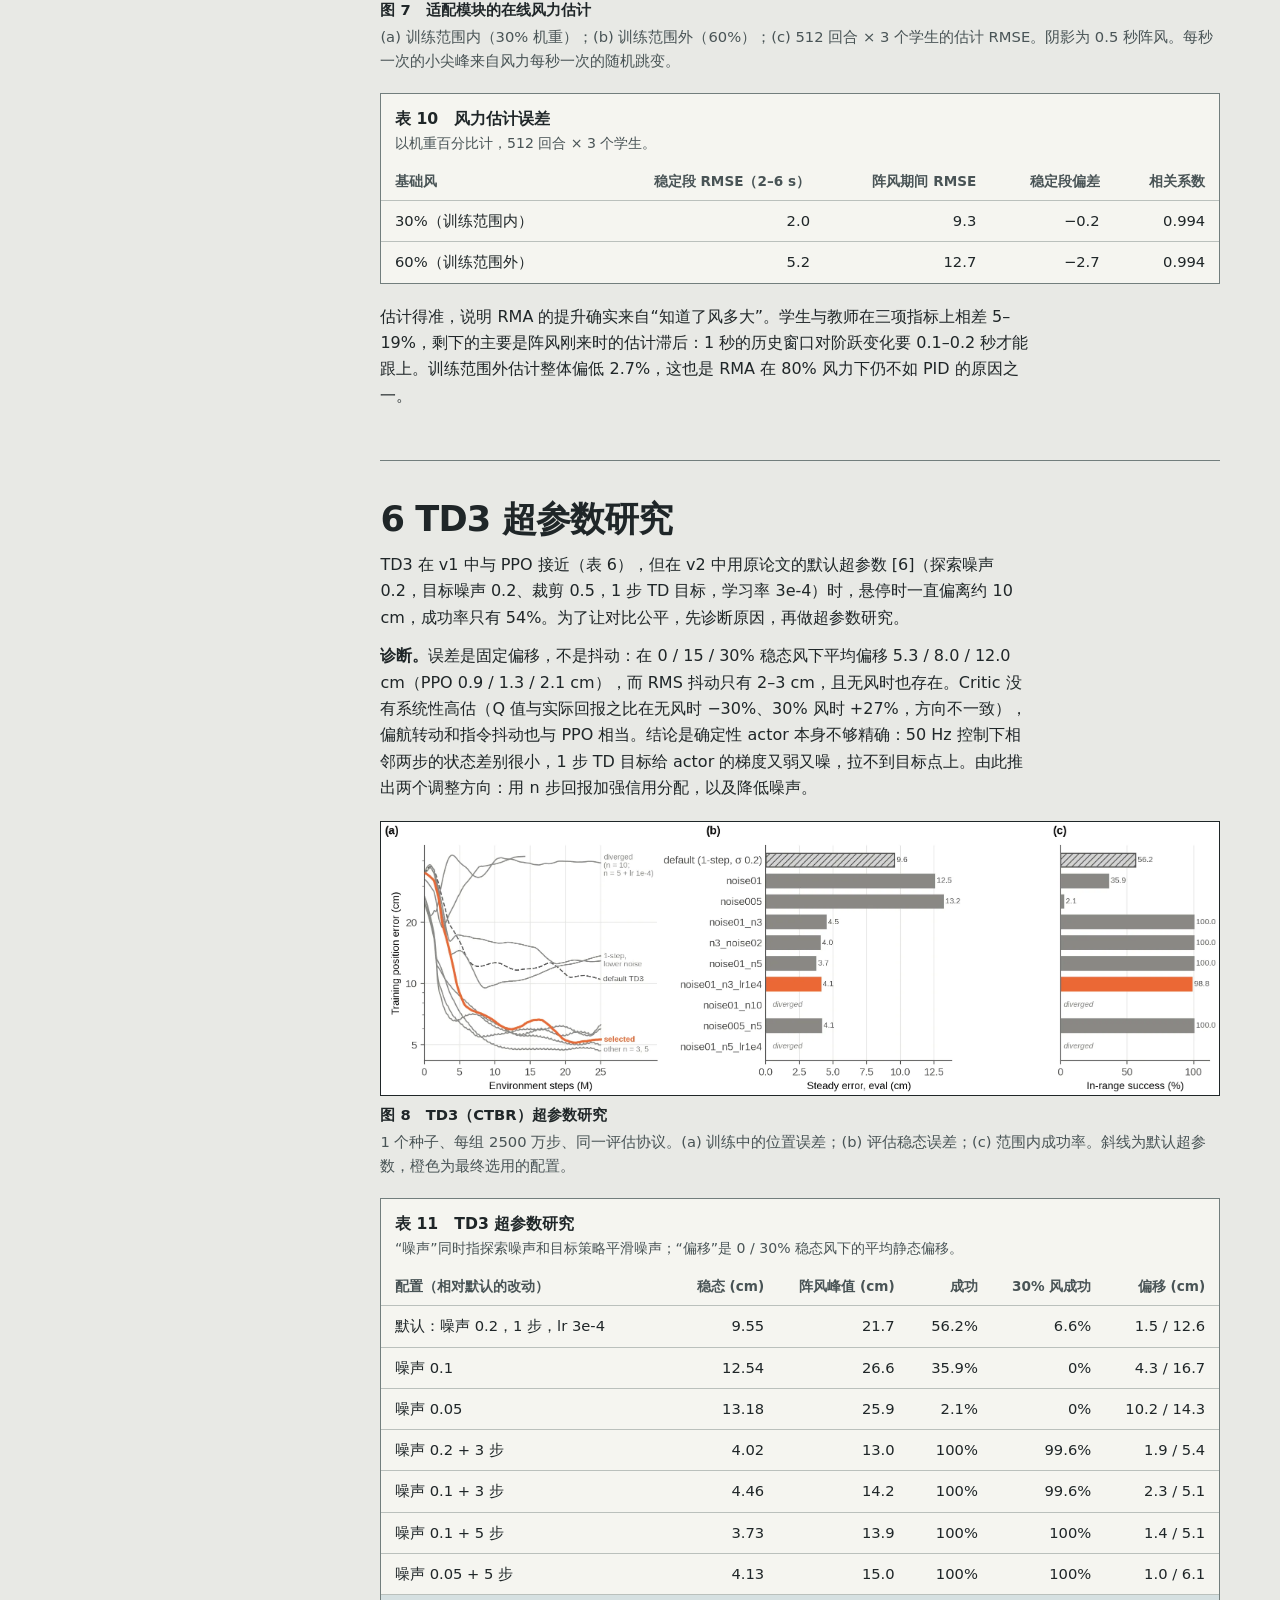
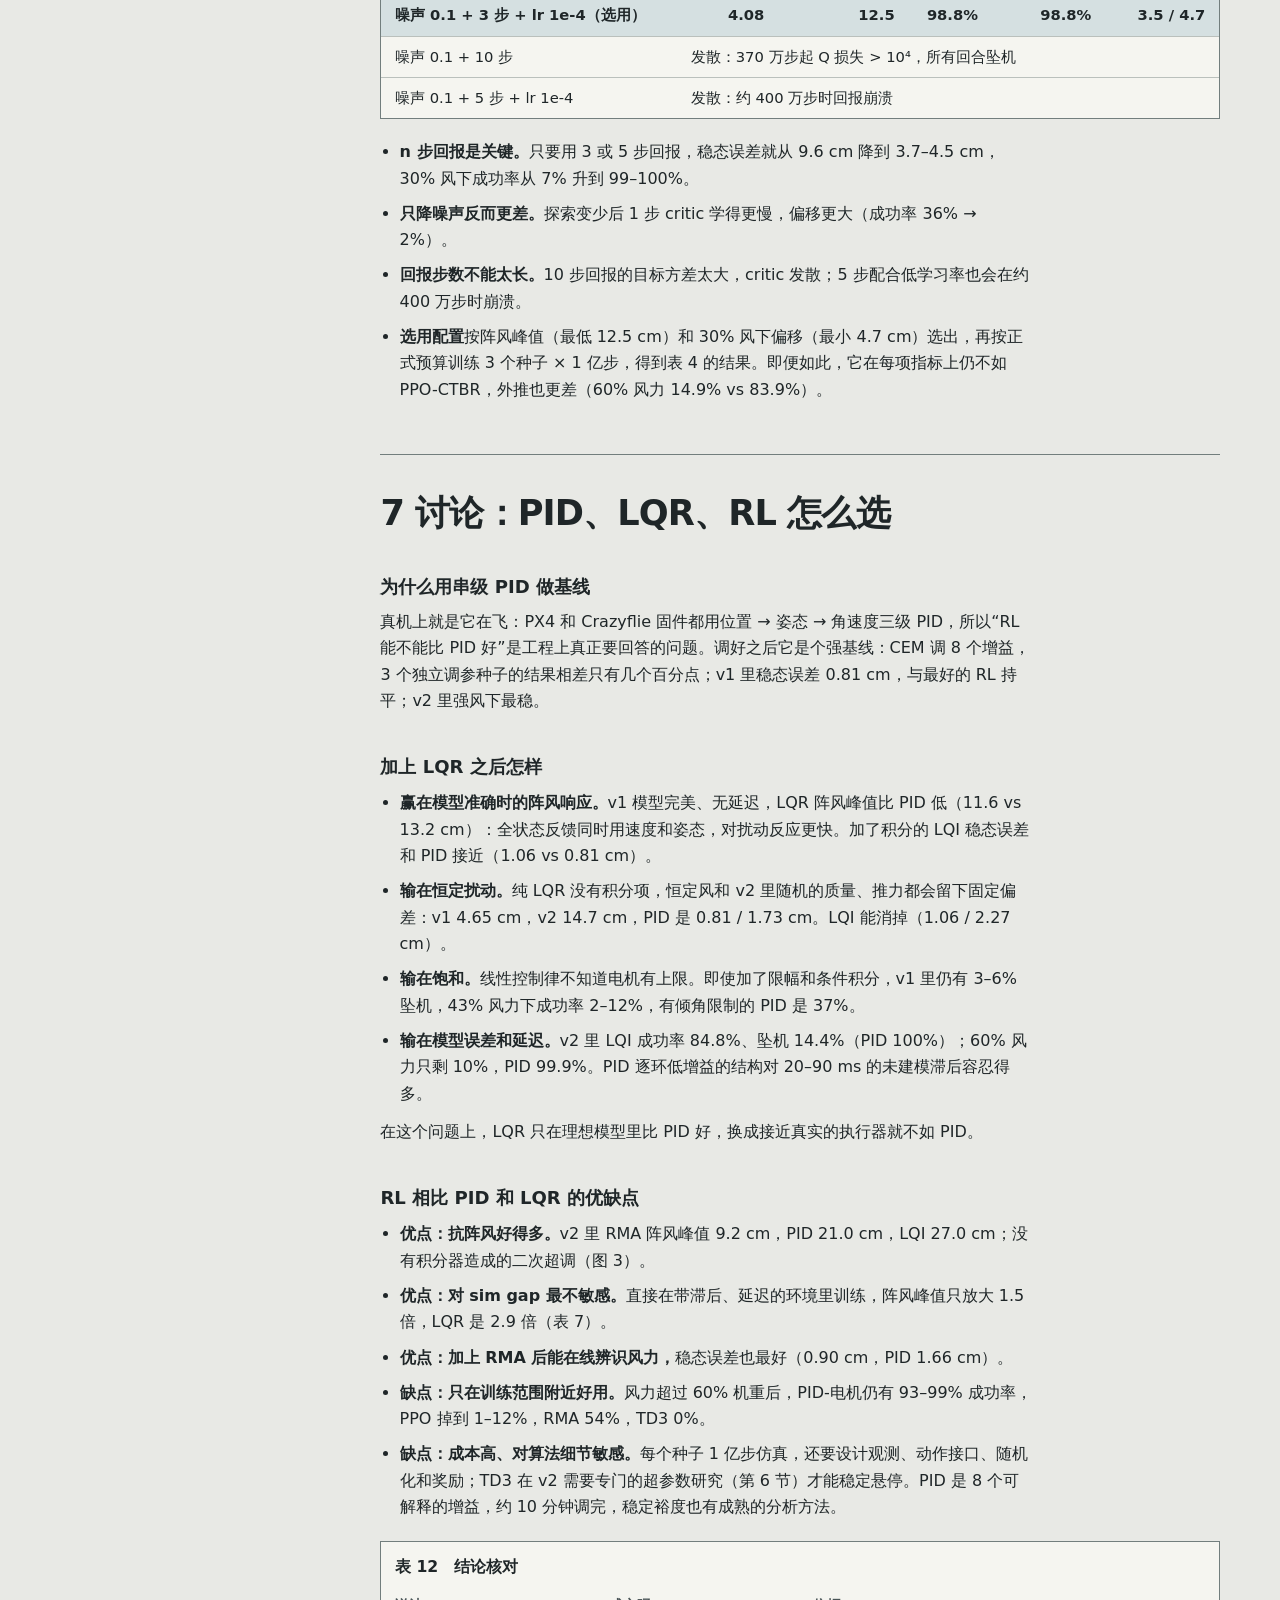
==== commit b0ece760: "RL hover page: paper structure, tuned TD3 results, numbered figures and tables Co-Authored-By: Claud" ====
--- a/projects/drone-hover-rl/index.html
+++ b/projects/drone-hover-rl/index.html
@@ -8,10 +8,10 @@
     <meta name="theme-color" content="#e8e9e5" media="(prefers-color-scheme: light)">
     <meta name="theme-color" content="#181e21" media="(prefers-color-scheme: dark)">
     <meta name="referrer" content="strict-origin-when-cross-origin">
-    <meta name="description" content="四旋翼抗风悬停控制器对比：串级 PID、LQR/LQI 与 PPO、TD3、DQN、RMA 风自适应策略，在理想和接近真实（电机滞后、延迟、参数随机、传感器噪声）两套 Isaac Lab 仿真里用同一协议评估。">
+    <meta name="description" content="四旋翼抗风悬停的控制器对比研究：串级 PID、LQR/LQI 与 PPO、TD3、DQN、RMA 风自适应策略，在理想和接近真实（电机滞后、延迟、参数随机、传感器噪声）两套 Isaac Lab 仿真里用同一协议评估，附 TD3 超参数研究。">
     <meta property="og:type" content="article">
     <meta property="og:title" content="无人机抗风悬停：PID、LQR 与强化学习对比 · 牛牧">
-    <meta property="og:description" content="RMA 自适应策略阵风峰值误差 9.2 cm，PID 21.0 cm；但 80% 机重的强风下 PID 成功率 93%，RL 只有 12–54%。">
+    <meta property="og:description" content="RMA 自适应策略阵风峰值误差 9.2 cm，PID 21.0 cm；但 80% 机重的强风下 PID 成功率 93%，RL 只有 0–54%。">
     <meta property="og:image" content="https://nusniumu.github.io/assets/project-media/hover-v2-poster.webp">
     <title>无人机抗风悬停：PID、LQR 与强化学习 · 牛牧</title>
     <link rel="canonical" href="https://nusniumu.github.io/projects/drone-hover-rl/">
@@ -35,8 +35,8 @@
       <header class="insight-hero">
         <div class="case-title">
           <h1>无人机抗风悬停：PID、LQR 与强化学习</h1>
-          <p class="lead">在阵风里把一架 Crazyflie 级四旋翼稳在一个点上，该用手调的串级 PID、LQR，还是强化学习策略？我把 8 种控制器放进同一套 Isaac Lab 环境、用同一套评估协议比较。先在理想仿真里比一次，再换成有电机滞后、指令延迟、参数随机和传感器噪声的仿真重比。RL 输的地方也照实列出来。</p>
-          <div class="actions"><a class="button primary" href="#v2">看主要结果</a><a class="button" href="#compare">PID、LQR、RL 怎么选</a><a class="button" href="https://github.com/NUSNiuMu/Drone-Stable-Hover-RL">GitHub 仓库</a></div>
+          <p class="lead">在阵风里把一架 Crazyflie 级四旋翼稳在一个点上，该用串级 PID、LQR，还是强化学习策略？这项研究把 PID、LQR、LQI、PPO、TD3、DQN、RMA 七类控制器放进同一套 Isaac Lab 环境，按同一协议在理想和接近真实的两套仿真里评估，并给出 RL 输给 PID 的条件。</p>
+          <div class="actions"><a class="button primary" href="#results">看主要结果</a><a class="button" href="#discussion">PID、LQR、RL 怎么选</a><a class="button" href="https://github.com/NUSNiuMu/Drone-Stable-Hover-RL">GitHub 仓库</a></div>
         </div>
         <figure class="case-media">
           <video class="sample-video" controls playsinline preload="none" poster="../../assets/project-media/hover-v2-poster.webp" width="1280" height="640" aria-label="串级 PID 与 RMA 自适应策略在同一阵风下的悬停对比">
@@ -51,48 +51,80 @@
         <div><dt>时间</dt><dd>2025–2026</dd></div>
         <div><dt>技术栈</dt><dd lang="en">Isaac Sim 4.5 · Isaac Lab 2.1 · PyTorch · PID · LQR/LQI · PPO · TD3 · DQN · RMA</dd></div>
         <div><dt>环境</dt><dd>Crazyflie 2.x（28.2 g），1024 架 GPU 并行；v1 理想电机，v2 加入电机滞后、20–40 ms 延迟、±10% 质量和推力、传感器噪声，推重比 1.9</dd></div>
-        <div><dt>我做的</dt><dd>两套风扰环境；PID、LQR、LQI 的实现和 CEM 自动调参；PPO、TD3、DQN 训练；CTBR 动作接口；RMA 教师–学生训练；统一评估和录像</dd></div>
-        <div class="summary-key"><dt>结果</dt><dd>v2 训练风力范围内，RMA 自适应策略三项指标都最好：稳态误差 0.90 cm、阵风峰值 9.2 cm、恢复 0.84 s，PID 分别是 1.66 cm、21.0 cm、1.58 s。但到 80% 机重的强风，PID 成功率 93%，RMA 54%，普通 PPO 12%。</dd></div>
+        <div><dt>我做的</dt><dd>两套风扰环境；PID、LQR、LQI 的实现和 CEM 自动调参；PPO、TD3、DQN 训练与 TD3 诊断、超参数研究；CTBR 动作接口；RMA 教师–学生训练；统一评估、作图和录像</dd></div>
+        <div class="summary-key"><dt>结果</dt><dd>v2 训练风力范围内，RMA 自适应策略三项指标都最好：稳态误差 0.90 cm、阵风峰值 9.2 cm、恢复 0.84 s，PID 分别是 1.66 cm、21.0 cm、1.58 s。但到 80% 机重的强风，PID 成功率 93%，RMA 54%，PPO 12%，TD3 0%。</dd></div>
         <div><dt>评估</dt><dd>每个控制器 3 个种子（RL 是训练种子，PID/LQR/LQI 是独立调参种子）× 512 个回合，固定评估种子；外加 0–80% 机重的风力扫描</dd></div>
       </dl>
 
       <div class="case-layout">
         <nav class="toc" aria-label="章节目录">
           <ul>
-            <li><a href="#methods">方法一览</a></li>
-            <li><a href="#env">两套仿真环境</a></li>
-            <li><a href="#v1">v1：理想仿真</a></li>
-            <li><a href="#v2">v2：接近真实的仿真</a></li>
-            <li><a href="#compare">PID、LQR、RL 对比</a></li>
-            <li><a href="#ctbr">动作接口：电机指令还是 CTBR</a></li>
-            <li><a href="#rma">RMA：在线估计风力</a></li>
-            <li><a href="#claims">哪些结论成立</a></li>
-            <li><a href="#training">训练与调参</a></li>
-            <li><a href="#next">局限</a></li>
+            <li><a href="#abstract">摘要</a></li>
+            <li><a href="#intro">1 引言</a></li>
+            <li><a href="#related">2 相关工作</a></li>
+            <li><a href="#method">3 方法</a></li>
+            <li><a href="#setup">4 实验设置</a></li>
+            <li><a href="#results">5 结果</a></li>
+            <li><a href="#td3">6 TD3 超参数研究</a></li>
+            <li><a href="#discussion">7 讨论：PID、LQR、RL</a></li>
+            <li><a href="#limits">8 局限</a></li>
+            <li><a href="#refs">参考文献</a></li>
           </ul>
         </nav>
         <div class="case-text">
 
-          <section class="chapter" id="methods">
-            <h2>方法一览</h2>
-            <figure class="data-table"><table><caption><strong>参与对比的 8 种控制器和 1 种动作接口</strong>所有控制器拿到的是同样的测量值（v2 里带噪声）；只有 RMA 教师能看到真实风力，所以它只作为上界参考，不算可部署的控制器。</caption><thead><tr><th>方法</th><th>怎么工作</th><th>输入 → 输出</th><th>需要调的东西</th></tr></thead><tbody>
-              <tr><td>串级 PID<br>（比例–积分–微分，多环嵌套）</td><td>位置 PID 算出期望推力向量（限制最大倾角）→ 倾角优先的姿态 P 环 → 角速度 P 环 → 混控分配到四个电机。PX4 和 Crazyflie 固件用的就是这种结构</td><td>位置、速度、姿态、陀螺仪 → 4 个电机指令（或 CTBR）</td><td>8 个增益，用 CEM 自动调</td></tr>
-              <tr><td>LQR<br>（线性二次型调节器，Kalman 1960）</td><td>在悬停点把动力学线性化成 12 状态的小角度模型，按 50 Hz 离散化后解 Riccati 方程，得到一个固定的状态反馈增益矩阵；位置误差做限幅防饱和</td><td>12 维状态 → 总推力 + 3 个力矩 → 电机</td><td>Q/R 权重（按 Bryson 法则设 10 个最大允许值）+ 限幅</td></tr>
-              <tr><td>LQI<br>（带积分的 LQR）</td><td>在 LQR 状态里再加 3 维位置误差积分，用来消除恒定扰动造成的稳态偏差；条件积分防积分饱和</td><td>状态 + 位置误差积分 → 推力 + 力矩</td><td>LQR 的参数 + 2 个积分权重</td></tr>
-              <tr><td>PPO<br>（近端策略优化，Schulman 2017）</td><td>同策略 actor-critic：每轮用当前策略采样，更新时裁剪新旧策略的比值，防止一步改得太多</td><td>18 维（v1）/ 26 维（v2）观测 → 4 维连续动作</td><td>1024 环境 × 32 步，裁剪 0.2，γ 0.99，网络 256-128-64</td></tr>
-              <tr><td>TD3<br>（双延迟 DDPG，Fujimoto 2018）</td><td>异策略、确定性策略：用两个 Q 网络取较小值抑制高估，目标动作加噪声平滑，actor 隔一步才更新一次</td><td>同上 → 4 维连续动作</td><td>200 万回放池，batch 4096，网络 256-256</td></tr>
-              <tr><td>DQN<br>（深度 Q 网络，Mnih 2015；这里用 Double DQN + 3 步回报）</td><td>只能输出离散动作：每个电机三档转速，共 81 种组合，学每种组合的 Q 值</td><td>同上 → 81 选 1</td><td>学习率 1e-4，目标网络软更新 0.001</td></tr>
-              <tr><td>CTBR 动作接口<br>（Collective Thrust + Body Rates）</td><td>策略不直接给电机指令，而是给总推力和三个机体角速度设定值，再由机上 100 Hz 的角速度 P 环和混控转成电机指令。真机飞控普遍接受这种指令</td><td>[推力, ω<sub>x</sub>, ω<sub>y</sub>, ω<sub>z</sub>] → 电机</td><td>角速度增益 20/20/10 s⁻¹，最大角速度 4/4/2 rad/s</td></tr>
-              <tr><td>RMA 教师<br>（Rapid Motor Adaptation，Kumar 2021）</td><td>PPO-CTBR 策略额外看到 7 维“特权信息”：机体系风力、质量、推力系数、电机时间常数、延迟</td><td>观测 + 真实环境参数 → CTBR</td><td>同 PPO，1 亿步</td></tr>
-              <tr><td>RMA 学生</td><td>冻结教师；另训练一个适配模块，只用过去 1 秒（50 步）的观测和动作去估计那 7 维特权信息，估计值喂给教师。按 DAgger 方式用学生自己飞出来的数据做回归</td><td>50 × 26 维历史 → 估计参数 → 教师 → CTBR</td><td>MLP 1300-256-128-7，3000 万步</td></tr>
-            </tbody></table></figure>
-            <p>CEM（交叉熵方法）是 PID/LQR/LQI 的调参方式：每轮随机采样一批参数，各在 1024 个并行回合里飞一遍，取最好的一部分更新采样分布。调参用种子 11–13，从不使用评估种子，保证和 RL 的比较是公平的。</p>
-          </section>
-
-          <section class="chapter" id="env">
-            <h2>两套仿真环境</h2>
-            <p>共用部分：Crazyflie 2.x（28.2 g，重力 0.277 N），目标点 (0, 0, 1) m，起点随机偏离 ±0.2 m、偏航随机；物理 100 Hz、控制 50 Hz。风是世界坐标系下的水平力，每秒随机波动 ±20%，训练时还会随机出现阵风脉冲。奖励在 v1 和 v2 里相同：靠近目标加分，扣掉速度和角速度的平方项；v2 再扣一项动作变化量，抑制抖动。</p>
-            <figure class="data-table"><table><caption><strong>v1 与 v2 的区别</strong>v2 的参数按 Crazyflie 2.1 实机量级设定。</caption><thead><tr><th></th><th>v1 理想仿真</th><th>v2 接近真实</th></tr></thead><tbody>
+          <section class="chapter" id="abstract">
+            <h2>摘要</h2>
+            <p>四旋翼的抗风悬停在工程上通常由串级 PID 完成，学术上则有 LQR 和强化学习（RL）两条路线，但三者很少在同一仿真、同一评估协议、同样的调参预算下比较。本文在 Isaac Lab 中搭建两套风扰悬停环境：v1 为理想执行器，v2 加入一阶电机滞后、指令延迟、质量与推力随机化和传感器噪声。对比对象为 CEM 自动调参的串级 PID、LQR、LQI，以及 PPO、TD3、DQN 和 RMA 风自适应教师–学生策略，每个控制器 3 个种子 × 512 个评估回合。结果：(1) 训练风力范围内，RMA 学生策略的稳态误差、阵风峰值和恢复时间分别比 PID 低 46%、56%、47%；(2) 风力超出训练范围后结论反转，80% 机重稳态风下 PID 成功率 93.4%，最好的 RL 策略 54.3%；(3) LQR/LQI 只在理想模型中有优势，加入执行器滞后后最脆弱；(4) TD3 在 v2 中的稳态偏差来自 1 步 TD 目标给 actor 的梯度过弱，改用 3 步回报后成功率从约 55% 升到 99.9%，但仍不及 PPO。</p>
+          </section>
+
+          <section class="chapter" id="intro">
+            <h2>1 引言</h2>
+            <p>悬停是四旋翼最基本的任务。风对机体的作用近似为一个未知、时变的外力：稳定风造成恒定偏差，阵风造成瞬时大偏离。PX4、Crazyflie 等开源飞控用位置–姿态–角速度三级串级 PID 处理它，靠积分项抵消恒定风；模型类方法（LQR）利用全状态反馈更快地响应扰动，但依赖模型；RL 策略可以直接从仿真数据学到非线性反馈，近年在四旋翼上已有不少成功案例 [7][8][9]。</p>
+            <p>已有对比往往只覆盖其中两类，或者在理想仿真中进行，RL 的优势是否在执行器滞后和延迟下仍然成立并不清楚。本文要回答三个问题：</p>
+            <ul class="plain-list">
+              <li><strong>Q1</strong>：在同样的调参/训练预算下，RL 比调好的串级 PID 和 LQR 好在哪里、差在哪里？</li>
+              <li><strong>Q2</strong>：从理想仿真换到接近真实的仿真（sim gap），各类方法的性能分别损失多少？</li>
+              <li><strong>Q3</strong>：让 RL 在线估计风力（RMA）、或换一种动作接口（CTBR），能补上多少差距？</li>
+            </ul>
+            <p><strong>贡献</strong>：一套开源的两级保真度风扰悬停基准，所有方法共享观测、评估种子和成功判据；全部控制器的 3 种子对比（表 3–6，图 2–5）；一个 RMA 风力估计器，在训练范围内以 2% 机重的 RMSE 跟踪真实风力（图 7）；对 TD3 在 v2 中失效的诊断和 10 组超参数研究（图 8，表 10）。</p>
+          </section>
+
+          <section class="chapter" id="related">
+            <h2>2 相关工作</h2>
+            <ul class="plain-list">
+              <li><strong>经典四旋翼控制。</strong>串级 PID 是 PX4 和 Crazyflie 固件的默认结构；Brescianini 和 D'Andrea 提出倾角优先的姿态控制 [4]，本文 PID 的姿态环采用这一思路。Bouabdallah 等在微型四旋翼上比较过 PID 和 LQ 控制 [3]，结论是 LQ 对模型误差更敏感，与本文 v2 的结果一致。</li>
+              <li><strong>RL 低层控制。</strong>Hwangbo 等首次用 RL 策略直接输出四旋翼电机推力 [7]；Molchanov 等通过参数随机化把一个策略迁移到多种实机 [8]；Kaufmann 等比较了不同动作接口，发现集体推力 + 机体角速度（CTBR）在性能和迁移性之间折中最好 [9]，本文第 5.4 节在抗风任务上复现了这一点。</li>
+              <li><strong>在线自适应。</strong>RMA [10] 用教师–学生方式让策略从历史观测中隐式估计环境参数，最早用于足式机器人；Neural-Fly [11] 在强风中在线学习气动残差。经典控制一侧有扰动观测器（DOB）和增量非线性动态逆（INDI）[12]，本文未纳入（见第 8 节）。</li>
+            </ul>
+          </section>
+
+          <section class="chapter" id="method">
+            <h2>3 方法</h2>
+            <figure class="case-media">
+              <a class="screenshot-link" href="../../assets/project-media/hover-f1-system.webp" aria-label="打开原图 · 图 1 系统框图"><img src="../../assets/project-media/hover-f1-system.webp" width="2220" height="1140" loading="lazy" decoding="async" alt="上半部分是 v2 仿真信号流：指令队列（1 到 2 步延迟）→ 机上角速度环（仅 CTBR）→ 一阶滞后电机（时间常数 20 到 50 ms，推重比 1.9）→ 刚体（质量和推力系数随机 ±10%），风力作用在刚体上（基础风 0 到 35% 机重加阵风 10 到 40%）→ 带噪声的传感器 → 观测。下半部分是四类控制器：串级 PID、LQR/LQI、PPO/TD3 策略、RMA 教师–学生（历史 50 步 → 适配模块估计环境参数 → 策略）。"></a>
+              <figcaption><strong class="insight-media-title">图 1　系统框图</strong>(a) v2 仿真：物理 100 Hz，控制 50 Hz；电机指令策略绕过机上角速度环。(b) 四类控制器，全部输出到同一个指令队列。RMA 教师额外读取 7 维特权信息 e（机体系风力、质量、推力系数、电机时间常数、延迟），学生用适配模块从过去 1 秒的历史估计 ê。</figcaption>
+            </figure>
+            <figure class="data-table"><table><caption><strong>表 1　参与对比的方法</strong>所有控制器拿到同样的测量值（v2 里带噪声）；只有 RMA 教师能看到真实风力，只作上界参考，不算可部署的控制器。</caption><thead><tr><th>方法</th><th>怎么工作</th><th>输入 → 输出</th><th>需要调的东西</th></tr></thead><tbody>
+              <tr><td>串级 PID<br>（比例–积分–微分，多环嵌套）</td><td>位置 PID 算出期望推力向量（倾角 ≤ 40°）→ 倾角优先的姿态 P 环 [4] → 角速度 P 环 → 混控分配到四个电机</td><td>位置、速度、姿态、陀螺仪 → 4 个电机指令（或 CTBR）</td><td>8 个增益，CEM 自动调</td></tr>
+              <tr><td>LQR<br>（线性二次型调节器 [1]）</td><td>在悬停点线性化为 12 状态小角度模型，按 50 Hz 零阶保持离散化后解离散 Riccati 方程，得到固定的状态反馈增益；位置误差限幅防饱和</td><td>12 维状态 → 总推力 + 3 个力矩 → 电机</td><td>Q/R 权重（Bryson 法则 [2]，10 个最大允许值）+ 限幅，CEM 调</td></tr>
+              <tr><td>LQI<br>（带积分的 LQR）</td><td>LQR 状态再加 3 维位置误差积分，消除恒定扰动造成的稳态偏差；条件积分防积分饱和</td><td>状态 + 位置误差积分 → 推力 + 力矩</td><td>LQR 的参数 + 2 个积分权重</td></tr>
+              <tr><td>PPO<br>（近端策略优化 [5]）</td><td>同策略 actor-critic：用当前策略采样，更新时裁剪新旧策略比值，防止一步改得太多；GAE 估计优势</td><td>18 维（v1）/ 26 维（v2）观测 → 4 维连续动作</td><td>1024 环境 × 32 步，5 轮 × 4 小批，裁剪 0.2，γ 0.99，λ 0.95，网络 256-128-64</td></tr>
+              <tr><td>TD3<br>（双延迟 DDPG [6]）</td><td>异策略、确定性 actor：两个 Q 网络取较小值抑制高估，目标动作加噪声平滑，actor 每 2 步更新一次；v2 用 3 步回报（第 6 节）</td><td>同上 → 4 维连续动作</td><td>200 万回放池，batch 4096，网络 256-256；v2：学习率 1e-4，探索/目标噪声 0.1</td></tr>
+              <tr><td>DQN<br>（深度 Q 网络 [13]，Double DQN [14] + 3 步回报）</td><td>只输出离散动作：每个电机三档转速，共 81 种组合，学习每种组合的 Q 值</td><td>同上 → 81 选 1</td><td>学习率 1e-4，目标网络软更新 0.001</td></tr>
+              <tr><td>CTBR 动作接口<br>（Collective Thrust + Body Rates [9]）</td><td>策略输出总推力和三个机体角速度设定值，由机上 100 Hz 角速度 P 环和混控转成电机指令；真机飞控普遍接受这种指令</td><td>[T, ω<sub>x</sub>, ω<sub>y</sub>, ω<sub>z</sub>] → 电机</td><td>角速度增益 20/20/10 s⁻¹，最大角速度 4/4/2 rad/s</td></tr>
+              <tr><td>RMA 教师<br>（Rapid Motor Adaptation [10]）</td><td>PPO-CTBR 策略额外看到 7 维特权信息 e</td><td>观测 + e → CTBR</td><td>同 PPO，1 亿步</td></tr>
+              <tr><td>RMA 学生</td><td>冻结教师；适配模块只用过去 1 秒（50 步）的观测和动作估计 e，估计值喂给教师。用学生自己飞出来的数据做回归（DAgger 式 [15]）</td><td>50 × 26 维历史 → ê → 教师 → CTBR</td><td>MLP 1300-256-128-7，3000 万步</td></tr>
+            </tbody></table></figure>
+            <p><strong>经典控制器的调参</strong>用交叉熵方法 CEM [16]：每轮随机采样一批参数，各在 1024 个并行回合里飞一遍，取最好的一部分更新采样分布。调参用种子 11–13，从不使用评估种子。为了让 LQR 的比较公平：在 Bryson 归一化坐标下解 Riccati 方程（原始权重范围大时数值失败）；初值从 Bryson 估计出发；像 PID 的倾角限制一样给位置误差加可调限幅；LQI 用条件积分。这些处理去掉的是实现问题造成的坠机，剩下的差距才算 LQR 本身的。</p>
+            <p><strong>状态表示。</strong>所有量都在机体坐标系下：位置误差、机体系重力方向、线速度、角速度；v2 再加最近 2 步动作。姿态不用欧拉角：偏航随机时欧拉角在 ±π 处跳变，预实验中 PPO 坠机率 15%，换成机体系重力方向后降到 0.2%。</p>
+            <p><strong>奖励</strong>（v1、v2 相同）：靠近目标加分，扣速度和角速度的平方项；v2 再扣动作变化量，抑制抖动。</p>
+          </section>
+
+          <section class="chapter" id="setup">
+            <h2>4 实验设置</h2>
+            <p>共用部分：Crazyflie 2.x（28.2 g，重力 0.277 N），目标点 (0, 0, 1) m，起点随机偏离 ±0.2 m、偏航随机；物理 100 Hz、控制 50 Hz，1024 个环境 GPU 并行。风是世界坐标系下作用在质心的水平力，每秒随机波动 ±20%，训练时随机出现阵风脉冲。</p>
+            <figure class="data-table"><table><caption><strong>表 2　两套仿真环境</strong>v2 的参数按 Crazyflie 2.1 实机量级设定。</caption><thead><tr><th></th><th>v1 理想仿真</th><th>v2 接近真实</th></tr></thead><tbody>
               <tr><td>电机</td><td>4500–5500 RPM，瞬时响应；总推力 0.81–1.21 倍机重</td><td>推重比 1.9；一阶滞后，时间常数随机 20–50 ms</td></tr>
               <tr><td>指令延迟</td><td>无</td><td>1–2 个控制周期（20–40 ms）</td></tr>
               <tr><td>参数随机化</td><td>无</td><td>质量/惯量、推力系数各 ×U[0.9, 1.1]</td></tr>
@@ -102,38 +134,23 @@
               <tr><td>训练风力</td><td>0.02–0.08 N（机重 7–29%）+ 阵风 0.03–0.10 N</td><td>0–35% 机重 + 阵风 10–40%</td></tr>
               <tr><td>评估阵风</td><td>+0.10 N（36%）</td><td>+40%</td></tr>
             </tbody></table></figure>
-            <p>状态全部用机体坐标系下的量：位置误差、机体系重力方向、线速度、角速度等。姿态不用欧拉角：偏航随机时欧拉角在 ±π 处跳变，试训中 PPO 坠机率 15%；换成机体系重力方向后降到 0.2%。</p>
-            <p>评估协议：每回合 12 秒，基础风在训练范围内随机取大小和方向，第 6 秒从随机方向加 0.5 秒阵风；512 个回合，评估种子 1000。<strong>位置误差</strong>是 2–6 秒内与目标点的平均真实距离；<strong>阵风峰值</strong>是阵风后的最大误差；<strong>恢复时间</strong>从阵风开始算，到误差回到 5 cm 内并保持 0.5 秒；<strong>成功</strong>指 12 秒内没坠机、且最后 2 秒误差小于 10 cm。</p>
-          </section>
-
-          <section class="chapter" id="v1">
-            <h2>v1：理想仿真</h2>
-            <figure class="data-table"><table><caption><strong>v1，训练风力范围内</strong>3 个种子的均值 ± 标准差；粗体是该列最优。</caption><thead><tr><th>控制器</th><th class="num">位置误差 (cm)</th><th class="num">阵风峰值 (cm)</th><th class="num">恢复 (s)</th><th class="num">成功</th><th class="num">坠机</th></tr></thead><tbody>
-              <tr><td>PPO</td><td class="num">1.13 ± 0.24</td><td class="num"><strong>7.1 ± 0.3</strong></td><td class="num"><strong>0.54 ± 0.04</strong></td><td class="num">99.7%</td><td class="num">0.3%</td></tr>
-              <tr><td>TD3</td><td class="num">1.84 ± 0.24</td><td class="num">7.5 ± 0.2</td><td class="num">0.62 ± 0.04</td><td class="num">100%</td><td class="num">0%</td></tr>
-              <tr><td>DQN</td><td class="num"><strong>0.80 ± 0.14</strong></td><td class="num">8.4 ± 0.1</td><td class="num">0.63 ± 0.01</td><td class="num">100%</td><td class="num">0%</td></tr>
-              <tr><td>串级 PID</td><td class="num">0.81 ± 0.05</td><td class="num">13.2 ± 0.3</td><td class="num">1.10 ± 0.02</td><td class="num">99.7%</td><td class="num">0.3%</td></tr>
-              <tr><td>LQR</td><td class="num">4.65 ± 0.07</td><td class="num">11.6 ± 0.1</td><td class="num">1.22 ± 0.01</td><td class="num">94.3%</td><td class="num">5.5%</td></tr>
-              <tr><td>LQI</td><td class="num">1.06 ± 0.04</td><td class="num">13.7 ± 0.8</td><td class="num">1.35 ± 0.23</td><td class="num">96.5%</td><td class="num">2.9%</td></tr>
-            </tbody></table></figure>
-            <p>理想条件下，RL 的阵风峰值和恢复时间大约是 PID 的一半；稳态误差上 PID 和 DQN 打平，PPO 反而略差。DQN 稳态误差小，是因为它的三档开关式控制训好后在目标点附近做极小幅度的来回切换。</p>
-            <figure class="data-table"><table><caption><strong>v1，超出训练范围的风</strong>悬停成功率。训练时最大基础风只有 0.08 N。</caption><thead><tr><th>基础风</th><th class="num">PPO</th><th class="num">TD3</th><th class="num">DQN</th><th class="num">PID</th><th class="num">LQR</th><th class="num">LQI</th></tr></thead><tbody>
-              <tr><td>0.12 N（43% 机重）</td><td class="num"><strong>89.5%</strong></td><td class="num">79.8%</td><td class="num">80.5%</td><td class="num">37.2%</td><td class="num">1.8%</td><td class="num">12.2%</td></tr>
-              <tr><td>0.14 N（51% 机重）</td><td class="num"><strong>48.8%</strong></td><td class="num">42.8%</td><td class="num">10.4%</td><td class="num">0.1%</td><td class="num">0%</td><td class="num">6.1%</td></tr>
-            </tbody></table></figure>
-            <p>v1 的电机推力最多只有机重的 1.21 倍，这么大的风下所有控制器都在推力饱和边缘。RL 训练时见过大量阵风造成的饱和，学会了用满执行器的余量，所以掉得最慢。这个优势到了推力余量更大的 v2 就不成立了。</p>
-            <figure class="case-media">
-              <a class="screenshot-link" href="../../assets/project-media/hover-v1-wind-pid.webp" aria-label="打开原图 · v1 风力扫描"><img src="../../assets/project-media/hover-v1-wind-pid.webp" width="2240" height="640" loading="lazy" decoding="async" alt="三张图横轴都是风力 0 到 0.14 N，灰色带是训练范围 0.02 到 0.08 N。左为稳态误差，0.12 N 后 PID 升到 40 cm 以上；中为阵风峰值误差，PID 始终最高，0.14 N 时约 63 cm；右为成功率，PID 在 0.12 N 跌到约 37%、0.14 N 到 0，PPO 在 0.14 N 还有约 49%。"></a>
-              <figcaption><strong class="insight-media-title">v1 风力扫描：三种 RL 与串级 PID</strong>左：稳态误差；中：阵风峰值误差；右：成功率。灰色带为训练范围；误差只统计未坠机的回合。</figcaption>
-            </figure>
-            <figure class="case-media">
-              <a class="screenshot-link" href="../../assets/project-media/hover-rerun-training.webp" aria-label="打开原图 · v1 训练曲线"><img src="../../assets/project-media/hover-rerun-training.webp" width="1760" height="640" loading="lazy" decoding="async" alt="左：三种算法的每回合累计奖励随训练步数上升，PPO 最快，最终都在 850 左右；右：训练中的坠机率，三者都在 500 万步内降到接近 0，DQN 在 1000 万步附近有一段回升。"></a>
-              <figcaption><strong class="insight-media-title">v1 训练曲线</strong>左为每回合累计奖励，右为坠机或出界比例，阴影是 3 个种子的标准差。PPO 收敛最快；DQN 起步晚，中途有一段波动。</figcaption>
-            </figure>
-          </section>
-
-          <section class="chapter" id="v2">
-            <h2>v2：接近真实的仿真</h2>
+            <p><strong>评估协议。</strong>每回合 12 秒，基础风在训练范围内随机取大小和方向，第 6 秒从随机方向加 0.5 秒阵风；512 个回合，评估种子 1000；结果为 3 个种子的均值 ± 标准差。指标定义：</p>
+            <ul class="plain-list">
+              <li><strong>稳态误差</strong>：2–6 秒内与目标点的平均真实距离（不是带噪声的测量值）。</li>
+              <li><strong>阵风峰值</strong>：阵风开始后的最大误差。</li>
+              <li><strong>恢复时间</strong>：从阵风开始，到误差回到 5 cm 内并保持 0.5 秒；只对能恢复的回合求均值，并单列恢复比例。</li>
+              <li><strong>成功</strong>：12 秒内没坠机，且最后 2 秒平均误差小于 10 cm。</li>
+              <li><strong>风力扫描</strong>：把基础风固定在 0–80% 机重（训练只到 35%），同样加 40% 阵风，测外推能力。</li>
+            </ul>
+            <figure class="data-table"><table><caption><strong>表 3　训练与调参预算</strong></caption><thead><tr><th></th><th>v1</th><th>v2</th></tr></thead><tbody>
+              <tr><td>RL</td><td>PPO / TD3 / DQN，各 3 种子 × 5000 万步</td><td>PPO-电机、PPO-CTBR、RMA 教师、TD3-CTBR，各 3 种子 × 1 亿步（单卡约 1 小时/种子）；RMA 学生每个教师 3000 万步</td></tr>
+              <tr><td>PID / LQR / LQI</td><td colspan="2">CEM，每轮 1024 个并行回合（PID 20 轮，LQR/LQI 30 轮），调参种子 11–13，8 秒回合、第 4 秒加阵风；PID 约 10 分钟调完</td></tr>
+            </tbody></table></figure>
+          </section>
+
+          <section class="chapter" id="results">
+            <h2>5 结果</h2>
+            <h3>5.1 接近真实的仿真（v2）：训练风力范围内</h3>
             <figure class="case-media bar-compare">
               <figcaption><strong class="insight-media-title">v2 阵风峰值误差（cm）</strong>训练风力范围内 + 40% 机重阵风，越短越好。RMA 教师能看到真实风力，只作上界参考。</figcaption>
               <dl>
@@ -141,137 +158,219 @@
                 <div class="is-best"><dt>RMA 学生</dt><dd><span class="bar-track" aria-hidden="true"><span style="inline-size:27.5%"></span></span><b>9.2</b></dd></div>
                 <div><dt>PPO-CTBR</dt><dd><span class="bar-track" aria-hidden="true"><span style="inline-size:31.6%"></span></span><b>10.6</b></dd></div>
                 <div><dt>PPO-电机</dt><dd><span class="bar-track" aria-hidden="true"><span style="inline-size:34.6%"></span></span><b>11.6</b></dd></div>
-                <div><dt>TD3-CTBR</dt><dd><span class="bar-track" aria-hidden="true"><span style="inline-size:58.8%"></span></span><b>19.7</b></dd></div>
+                <div><dt>TD3-CTBR</dt><dd><span class="bar-track" aria-hidden="true"><span style="inline-size:38.8%"></span></span><b>13.0</b></dd></div>
                 <div><dt>PID-CTBR</dt><dd><span class="bar-track" aria-hidden="true"><span style="inline-size:62.7%"></span></span><b>21.0</b></dd></div>
                 <div><dt>PID-电机</dt><dd><span class="bar-track" aria-hidden="true"><span style="inline-size:69.9%"></span></span><b>23.4</b></dd></div>
                 <div><dt>LQI</dt><dd><span class="bar-track" aria-hidden="true"><span style="inline-size:80.6%"></span></span><b>27.0</b></dd></div>
                 <div><dt>LQR</dt><dd><span class="bar-track" aria-hidden="true"><span style="inline-size:100%"></span></span><b>33.5</b></dd></div>
               </dl>
             </figure>
-            <figure class="data-table"><table><caption><strong>v2，训练风力范围内（主要结果）</strong>3 个种子的均值 ± 标准差，每个种子 512 回合。</caption><thead><tr><th>控制器</th><th class="num">位置误差 (cm)</th><th class="num">阵风峰值 (cm)</th><th class="num">恢复 (s)</th><th class="num">成功</th><th class="num">坠机</th></tr></thead><tbody>
-              <tr><td>串级 PID（CTBR，机上角速度环）</td><td class="num">1.66 ± 0.17</td><td class="num">21.0 ± 0.4</td><td class="num">1.58 ± 0.04</td><td class="num">99.9%</td><td class="num">0.1%</td></tr>
-              <tr><td>串级 PID（电机指令）</td><td class="num">1.73 ± 0.17</td><td class="num">23.4 ± 0.6</td><td class="num">1.94 ± 0.19</td><td class="num">100%</td><td class="num">0%</td></tr>
-              <tr><td>LQR（电机指令）</td><td class="num">14.72 ± 1.61</td><td class="num">33.5 ± 0.5</td><td class="num">1.81 ± 0.30</td><td class="num">35.3%</td><td class="num">0.8%</td></tr>
-              <tr><td>LQI（电机指令）</td><td class="num">2.27 ± 0.57</td><td class="num">27.0 ± 0.3</td><td class="num">1.76 ± 0.05</td><td class="num">84.8%</td><td class="num">14.4%</td></tr>
-              <tr><td>PPO（电机指令）</td><td class="num">2.83 ± 0.54</td><td class="num">11.6 ± 0.2</td><td class="num">1.35 ± 0.06</td><td class="num">99.5%</td><td class="num">0.5%</td></tr>
-              <tr><td>PPO（CTBR）</td><td class="num">2.15 ± 0.13</td><td class="num">10.6 ± 0.3</td><td class="num">1.09 ± 0.04</td><td class="num">100%</td><td class="num">0%</td></tr>
-              <tr><td>TD3（CTBR）</td><td class="num">9.90 ± 1.40</td><td class="num">19.7 ± 0.6</td><td class="num">1.91 ± 0.21¹</td><td class="num">54.4%</td><td class="num">0%</td></tr>
-              <tr class="is-best"><td>RMA 学生（CTBR，在线估计风力）</td><td class="num">0.90 ± 0.05</td><td class="num">9.2 ± 0.2</td><td class="num">0.84 ± 0.06</td><td class="num">100%</td><td class="num">0%</td></tr>
-              <tr><td>RMA 教师（看得到真实风力，上界）</td><td class="num">0.74 ± 0.06</td><td class="num">7.7 ± 0.1</td><td class="num">0.80 ± 0.03</td><td class="num">100%</td><td class="num">0%</td></tr>
-            </tbody></table></figure>
-            <p>¹ TD3 只有 16.5% 的回合能回到 5 cm 以内，均值只算这些回合。它在范围内不坠机，但悬停时一直偏离约 10 cm（各种子成功率 36–70%）。DQN 的三档离散动作表达不了 v2 更宽的推力范围和 CTBR 设定值，v2 没有重训 DQN。</p>
-            <figure class="data-table"><table><caption><strong>v2，超出训练范围的风</strong>基础风固定在 40–80% 机重（训练只到 35%），同样加 40% 阵风；悬停成功率。</caption><thead><tr><th>控制器</th><th class="num">40%</th><th class="num">50%</th><th class="num">60%</th><th class="num">70%</th><th class="num">80%</th></tr></thead><tbody>
+            <figure class="data-table"><table><caption><strong>表 4　v2，训练风力范围内（主要结果）</strong>3 个种子的均值 ± 标准差，每个种子 512 回合。“恢复比例”是能在 12 秒内回到 5 cm 以内的回合占比。</caption><thead><tr><th>控制器</th><th class="num">稳态误差 (cm)</th><th class="num">阵风峰值 (cm)</th><th class="num">恢复 (s)</th><th class="num">恢复比例</th><th class="num">成功</th><th class="num">坠机</th></tr></thead><tbody>
+              <tr><td>串级 PID（CTBR）</td><td class="num">1.66 ± 0.17</td><td class="num">21.0 ± 0.4</td><td class="num">1.58 ± 0.04</td><td class="num">99.8%</td><td class="num">99.9%</td><td class="num">0.1%</td></tr>
+              <tr><td>串级 PID（电机指令）</td><td class="num">1.73 ± 0.17</td><td class="num">23.4 ± 0.6</td><td class="num">1.94 ± 0.19</td><td class="num">99.8%</td><td class="num">100%</td><td class="num">0%</td></tr>
+              <tr><td>LQR</td><td class="num">14.72 ± 1.61</td><td class="num">33.5 ± 0.5</td><td class="num">1.81 ± 0.30</td><td class="num">20.4%</td><td class="num">35.3%</td><td class="num">0.8%</td></tr>
+              <tr><td>LQI</td><td class="num">2.27 ± 0.57</td><td class="num">27.0 ± 0.3</td><td class="num">1.76 ± 0.05</td><td class="num">84.8%</td><td class="num">84.8%</td><td class="num">14.4%</td></tr>
+              <tr><td>PPO（电机指令）</td><td class="num">2.83 ± 0.54</td><td class="num">11.6 ± 0.2</td><td class="num">1.35 ± 0.06</td><td class="num">98.6%</td><td class="num">99.5%</td><td class="num">0.5%</td></tr>
+              <tr><td>PPO（CTBR）</td><td class="num">2.15 ± 0.13</td><td class="num">10.6 ± 0.3</td><td class="num">1.09 ± 0.04</td><td class="num">99.3%</td><td class="num">100%</td><td class="num">0%</td></tr>
+              <tr><td>TD3（CTBR）</td><td class="num">4.39 ± 0.65</td><td class="num">13.0 ± 0.5</td><td class="num">1.95 ± 0.33</td><td class="num">83.9%</td><td class="num">99.9%</td><td class="num">0%</td></tr>
+              <tr class="is-best"><td>RMA 学生（CTBR，在线估计风力）</td><td class="num">0.90 ± 0.05</td><td class="num">9.2 ± 0.2</td><td class="num">0.84 ± 0.06</td><td class="num">100%</td><td class="num">100%</td><td class="num">0%</td></tr>
+              <tr><td>RMA 教师（看得到真实风力，上界）</td><td class="num">0.74 ± 0.06</td><td class="num">7.7 ± 0.1</td><td class="num">0.80 ± 0.03</td><td class="num">100%</td><td class="num">100%</td><td class="num">0%</td></tr>
+            </tbody></table></figure>
+            <figure class="case-media">
+              <a class="screenshot-link" href="../../assets/project-media/hover-f2-v2-in-range.webp" aria-label="打开原图 · 图 2 v2 范围内对比"><img src="../../assets/project-media/hover-f2-v2-in-range.webp" width="2157" height="878" loading="lazy" decoding="async" alt="三张横向条形图，每个控制器一根柱，圆点是 3 个种子的单独结果。(a) 稳态误差：LQR 约 15 cm 远高于其他，TD3 约 4.4 cm，PPO 约 2 到 3 cm，PID 约 1.7 cm，RMA 学生 0.9 cm。(b) 阵风峰值：LQR 33.5、LQI 27、PID 21 到 23 cm，RL 都在 8 到 13 cm。(c) 恢复时间：RMA 约 0.8 s 最短，PPO-CTBR 1.1 s，TD3 和 PID-电机约 1.9 到 2.0 s；LQR 只有 20% 的回合能恢复，LQI 85%，TD3 84%。"></a>
+              <figcaption><strong class="insight-media-title">图 2　v2 训练风力范围内的三项指标</strong>(a) 稳态误差；(b) 阵风峰值；(c) 恢复时间。柱为 3 个种子均值，误差棒为标准差，圆点为单个种子。灰色系为经典控制，绿色为 PPO，橙色为 TD3，蓝色为 RMA；斜线/点纹填充分别表示电机指令和特权信息。</figcaption>
+            </figure>
+            <ul class="plain-list">
+              <li><strong>RMA 学生是可部署控制器中三项都最好的：</strong>比 PID-CTBR 稳态误差低 46%、阵风峰值低 56%、恢复快 47%；比同为 CTBR 的普通 PPO 分别低 58%、13%、23%。</li>
+              <li><strong>阵风响应上所有 RL 都明显好于经典控制：</strong>最差的 RL（TD3，13.0 cm）也比最好的经典控制器（PID-CTBR，21.0 cm）低 38%。</li>
+              <li><strong>稳态精度上普通 RL 不如 PID：</strong>PPO-CTBR 2.15 cm、TD3 4.39 cm，PID 1.66 cm。只有加了风力估计的 RMA 超过 PID。</li>
+              <li><strong>TD3 的恢复时间长是阈值效应：</strong>它的残余偏差 4–5 cm，紧贴 5 cm 的恢复阈值，16% 的回合始终没跨过去；它的阵风峰值只比 PPO 高 23%。</li>
+              <li>DQN 的三档离散动作表达不了 v2 更宽的推力范围和 CTBR 设定值，没有参加 v2 对比。</li>
+            </ul>
+
+            <h3>5.2 阵风时间响应</h3>
+            <figure class="case-media">
+              <a class="screenshot-link" href="../../assets/project-media/hover-f5-time-response.webp" aria-label="打开原图 · 图 3 时间响应"><img src="../../assets/project-media/hover-f5-time-response.webp" width="2182" height="851" loading="lazy" decoding="async" alt="(a) 单个回合 0 到 12 秒的位置误差曲线：起飞阶段 PID 和 LQI 有约 20 cm 的超调；第 6 秒阵风时 PID 峰值约 25 cm，随后在 7 秒附近还有约 14 cm 的二次超调；PPO 峰值约 14 cm，RMA 约 10 cm；TD3 全程在 5 到 10 cm 之间波动。(b) 512 回合平均的 5.5 到 9 秒放大：LQI 峰值约 26 cm、PID 约 21 cm，二者在 7.0 到 7.2 秒还有 13 到 18 cm 的第二个峰；TD3 约 12 cm、PPO 约 11 cm、RMA 约 9 cm，RL 曲线没有第二个峰；TD3 在阵风前后都停在约 4.5 到 5 cm。"></a>
+              <figcaption><strong class="insight-media-title">图 3　阵风前后的位置误差</strong>(a) 同一个随机种子下的单个回合，阴影为 0.5 秒阵风；(b) 512 个回合的均值，阴影为种子间差异，虚线为 5 cm 恢复阈值。</figcaption>
+            </figure>
+            <p>RL 策略的误差峰值出现得更早（约 6.3 s，经典控制约 6.5 s），而且没有第二个峰。PID 和 LQI 在阵风结束后有 13–18 cm 的反向超调：阵风期间积分项累积，阵风撤掉后需要时间放掉。RL 策略没有需要放空的积分状态。图 3(b) 也直接显示了 TD3 的问题：阵风前后它都停在 4.5–5 cm，而不是回到 0。</p>
+
+            <h3>5.3 超出训练范围的风</h3>
+            <figure class="case-media">
+              <a class="screenshot-link" href="../../assets/project-media/hover-f3-v2-wind-sweep.webp" aria-label="打开原图 · 图 4 v2 风力扫描"><img src="../../assets/project-media/hover-f3-v2-wind-sweep.webp" width="2276" height="860" loading="lazy" decoding="async" alt="三张图横轴都是稳态风力 0 到 80% 机重，灰色带为训练范围 0 到 35%。(a) 成功率：LQR 在 20% 起为 0，LQI 在 30% 后快速下降；TD3 在 50% 跌到约 69%、60% 约 15%；PPO-电机 60% 约 56%，PPO-CTBR 70% 约 45%；PID-CTBR 70% 约 82%、80% 约 30%；RMA 学生 80% 约 54%；PID-电机 80% 仍约 93%。(b) 稳态误差（对数轴）随风力单调上升，RMA 在 40% 以内最低，60% 以后 PID-电机最低。(c) 阵风峰值（对数轴），RMA 学生在所有风力下都最低，约 9 到 16 cm。"></a>
+              <figcaption><strong class="insight-media-title">图 4　v2 风力扫描</strong>(a) 成功率；(b) 稳态误差；(c) 阵风峰值。每个风力点 512 回合 × 3 个种子，阴影为种子间标准差；误差只统计未坠机的回合。</figcaption>
+            </figure>
+            <figure class="data-table"><table><caption><strong>表 5　v2，超出训练范围的风</strong>基础风固定在 40–80% 机重，同样加 40% 阵风；悬停成功率，3 个种子均值。</caption><thead><tr><th>控制器</th><th class="num">40%</th><th class="num">50%</th><th class="num">60%</th><th class="num">70%</th><th class="num">80%</th></tr></thead><tbody>
               <tr><td>PID-CTBR</td><td class="num">99.9%</td><td class="num">99.9%</td><td class="num">99.3%</td><td class="num">82.0%</td><td class="num">29.6%</td></tr>
               <tr class="is-best"><td>PID-电机</td><td class="num">100%</td><td class="num">99.7%</td><td class="num">99.9%</td><td class="num">99.0%</td><td class="num">93.4%</td></tr>
               <tr><td>LQR</td><td class="num">0%</td><td class="num">0%</td><td class="num">0%</td><td class="num">0%</td><td class="num">0%</td></tr>
               <tr><td>LQI</td><td class="num">59.8%</td><td class="num">28.8%</td><td class="num">10.2%</td><td class="num">0.3%</td><td class="num">0%</td></tr>
               <tr><td>PPO-电机</td><td class="num">97.7%</td><td class="num">88.5%</td><td class="num">56.0%</td><td class="num">9.6%</td><td class="num">0.8%</td></tr>
               <tr><td>PPO-CTBR</td><td class="num">99.8%</td><td class="num">98.8%</td><td class="num">83.9%</td><td class="num">45.0%</td><td class="num">12.0%</td></tr>
-              <tr><td>TD3-CTBR</td><td class="num">0%</td><td class="num">0%</td><td class="num">0%</td><td class="num">0%</td><td class="num">0%</td></tr>
+              <tr><td>TD3-CTBR</td><td class="num">98.4%</td><td class="num">68.9%</td><td class="num">14.9%</td><td class="num">0.3%</td><td class="num">0%</td></tr>
               <tr><td>RMA 学生</td><td class="num">100%</td><td class="num">99.9%</td><td class="num">99.7%</td><td class="num">89.9%</td><td class="num">54.3%</td></tr>
               <tr><td>RMA 教师（上界）</td><td class="num">100%</td><td class="num">100%</td><td class="num">100%</td><td class="num">93.9%</td><td class="num">70.2%</td></tr>
             </tbody></table></figure>
-            <p>LQR 在 40–60% 风力下其实很少坠机，成功率是 0 是因为没有积分项，稳态偏差超过了 10 cm 的成功阈值。</p>
-            <figure class="case-media">
-              <a class="screenshot-link" href="../../assets/project-media/hover-v2-wind-sweep.webp" aria-label="打开原图 · v2 风力扫描"><img src="../../assets/project-media/hover-v2-wind-sweep.webp" width="2400" height="704" loading="lazy" decoding="async" alt="三张图横轴都是基础风力 0 到 80% 机重，灰色带是训练范围 0 到 35%。左为阵风前位置误差（对数轴），RMA 学生在 30% 以内最低约 0.7 到 1 cm；中为阵风峰值误差，PID-CTBR 一直在 21 cm 以上，RMA 学生最低约 9 cm；右为成功率，60% 前除 PPO-电机外都接近 100%，80% 时 RMA 学生约 54%，PID-CTBR 约 30%，PPO-CTBR 约 12%，PPO-电机接近 0。"></a>
-              <figcaption><strong class="insight-media-title">v2 风力扫描：PID 与各种 RL 策略</strong>左：阵风前位置误差（对数轴）；中：阵风峰值误差；右：成功率。灰色带为训练范围。</figcaption>
-            </figure>
-            <figure class="case-media">
-              <a class="screenshot-link" href="../../assets/project-media/hover-v2-training.webp" aria-label="打开原图 · v2 训练曲线"><img src="../../assets/project-media/hover-v2-training.webp" width="1760" height="640" loading="lazy" decoding="async" alt="左：v2 每回合累计奖励，RMA 教师约 900，PPO-CTBR 约 770，PPO-电机约 690 且 6000 万步后种子间差异变大；右：训练中位置误差，教师约 3 cm，两种 PPO 约 5 cm。"></a>
-              <figcaption><strong class="insight-media-title">v2 训练曲线</strong>3 个种子 × 1 亿步。看得到风力的教师收敛最快、误差最低；PPO-电机在 6000 万步后种子间差异变大，CTBR 没有这个问题。</figcaption>
-            </figure>
-          </section>
-
-          <section class="chapter" id="compare">
-            <h2>PID、LQR、RL 对比</h2>
-            <figure class="case-media">
-              <a class="screenshot-link" href="../../assets/project-media/hover-classical-vs-rl.webp" aria-label="打开原图 · 经典控制与 RL 对比"><img src="../../assets/project-media/hover-classical-vs-rl.webp" width="2400" height="1344" loading="lazy" decoding="async" alt="两行三列。上行 v1：PPO 的阵风峰值误差在所有风力下最低，成功率在 43% 风力时约 89%，PID 约 37%，LQR 与 LQI 在 0 到 12%。下行 v2：PID-电机的成功率到 80% 风力仍约 93%，PPO-CTBR 约 12%，LQR 从 20% 风力起成功率为 0，LQI 在 30% 后快速下降；阵风峰值误差两种 PPO 约 10 到 12 cm，PID 约 23 cm，LQI 约 27 cm，LQR 30 cm 以上。"></a>
-              <figcaption><strong class="insight-media-title">经典控制与 RL：v1（上）和 v2（下）</strong>左：阵风前位置误差；中：阵风峰值误差；右：成功率。横轴是基础风力占机重的比例，灰色带为训练范围。</figcaption>
-            </figure>
-            <h3>为什么用串级 PID 做基线</h3>
-            <p>真机上就是它在飞：PX4 和 Crazyflie 固件都用位置 → 姿态 → 角速度三级 PID，所以“RL 能不能比 PID 好”是工程上真正要回答的问题。调好之后它也是个强基线：用 CEM 调 8 个增益，3 个独立调参种子的结果相差只有几个百分点；v1 里稳态误差 0.81 cm，与最好的 RL 持平；v2 里强风下最稳。</p>
-            <h3>加上 LQR 之后怎样</h3>
-            <ul class="plain-list">
-              <li><strong>赢在模型准确时的阵风响应。</strong>v1 模型完美、无延迟，LQR 阵风峰值比 PID 低（11.6 vs 13.2 cm）：全状态反馈同时用速度和姿态，对扰动反应更快。加了积分的 LQI 稳态误差和 PID 接近（1.06 vs 0.81 cm）。</li>
-              <li><strong>输在恒定扰动。</strong>纯 LQR 没有积分项，恒定风和 v2 里随机的质量、推力都会留下固定偏差：v1 4.65 cm，v2 14.7 cm，PID 是 0.81 / 1.73 cm。LQI 能消掉（1.06 / 2.27 cm）。</li>
-              <li><strong>输在饱和。</strong>线性控制律不知道电机有上限。不做误差限幅时，LQR/LQI 在初始偏差和阵风后都会坠机；加了限幅和条件积分，v1 里仍有 3–6% 坠机，43% 风力下成功率 2–12%，有倾角限制的 PID 是 37%。</li>
-              <li><strong>输在模型误差和延迟。</strong>LQR 的模型里没有电机滞后和指令延迟。到了 v2，LQI 的余量基本耗尽：成功率 84.8%，坠机 14.4%（PID 100%）；超出训练范围后很快崩掉，60% 风力只剩 10%，PID 99.9%。PID 逐环低增益的结构对 20–90 ms 的未建模滞后容忍得多。</li>
-            </ul>
-            <p>结论：在这个问题上，LQR 只在理想模型里比 PID 好，换成接近真实的执行器就不如 PID。</p>
-            <h3>RL 相比 PID 和 LQR 的优缺点</h3>
-            <ul class="plain-list">
-              <li><strong>优点：抗阵风好得多。</strong>v2 里 RMA 阵风峰值 9.2 cm，PID 21.0 cm，LQI 27.0 cm；恢复 0.84 s，PID 1.58 s，LQI 1.76 s。v1 里 PPO 的峰值和恢复时间都约为 PID 的一半（7.1 vs 13.2 cm，0.54 vs 1.10 s）。</li>
-              <li><strong>优点：会用满执行器。</strong>v1 推力余量很小时，43% 风力下 PPO 成功率 89.5%，PID 37.2%。</li>
-              <li><strong>优点：加上 RMA 后能在线辨识风力，</strong>稳态误差也最好（v2 0.90 cm，PID 1.66 cm）。</li>
-              <li><strong>缺点：只在训练范围附近好用。</strong>v2 风力超过 60% 机重后，PID-电机仍有 93–99% 成功率，PPO 掉到 1–12%，RMA 54%。积分器能一直累积去抵消任意大小的恒定风，策略网络只在见过的范围里可靠。</li>
-              <li><strong>缺点：成本和脆弱性。</strong>每个种子 1 亿步仿真（一张 GPU 约 1 小时），还要设计观测、动作接口、随机化和奖励；同一套 TD3 超参数在 v1 表现很好，到 v2 就失效了。PID 是 8 个可解释的增益，约 10 分钟调完，稳定裕度也有成熟的分析方法。</li>
-            </ul>
-          </section>
-
-          <section class="chapter" id="ctbr">
-            <h2>动作接口：电机指令还是 CTBR</h2>
-            <p>同样是 PPO、同样的训练预算，只把输出从 4 个电机指令换成“总推力 + 3 个机体角速度”，由机上角速度环去跟踪：</p>
-            <figure class="data-table"><table><caption><strong>PPO：电机指令 vs CTBR（v2）</strong></caption><thead><tr><th>指标</th><th class="num">电机指令</th><th class="num">CTBR</th><th class="num">变化</th></tr></thead><tbody>
-              <tr><td>稳态位置误差</td><td class="num">2.83 cm</td><td class="num">2.15 cm</td><td class="num">−24%</td></tr>
+            <p>风一超出训练范围，结论就反转了。PID-电机到 80% 机重仍有 93.4% 成功率；RL 里最好的 RMA 学生是 54.3%，PPO-CTBR 12.0%，TD3 在 60% 就只剩 14.9%。积分器会一直累积，直到抵消任意大小的恒定风；策略网络只在见过的输入范围里可靠。阵风峰值（图 4c）则相反：RMA 在所有风力下都最低，说明 RL 输在稳态的“够不够力”，而不是对扰动的反应速度。LQR 在 40–60% 风力下其实很少坠机，成功率为 0 是因为没有积分项，稳态偏差超过了 10 cm 的成功阈值。</p>
+
+            <h3>5.4 从理想仿真到接近真实的仿真</h3>
+            <figure class="data-table"><table><caption><strong>表 6　v1 理想仿真，训练风力范围内</strong>电机指令，阵风 +0.10 N（36% 机重）；3 个种子均值 ± 标准差，粗体为该列最优。</caption><thead><tr><th>控制器</th><th class="num">稳态误差 (cm)</th><th class="num">阵风峰值 (cm)</th><th class="num">恢复 (s)</th><th class="num">成功</th><th class="num">43% 风</th><th class="num">51% 风</th></tr></thead><tbody>
+              <tr><td>串级 PID</td><td class="num">0.81 ± 0.05</td><td class="num">13.2 ± 0.3</td><td class="num">1.10 ± 0.02</td><td class="num">99.7%</td><td class="num">37.2%</td><td class="num">0.1%</td></tr>
+              <tr><td>LQR</td><td class="num">4.65 ± 0.07</td><td class="num">11.6 ± 0.1</td><td class="num">1.22 ± 0.01</td><td class="num">94.3%</td><td class="num">1.8%</td><td class="num">0%</td></tr>
+              <tr><td>LQI</td><td class="num">1.06 ± 0.04</td><td class="num">13.7 ± 0.8</td><td class="num">1.35 ± 0.23</td><td class="num">96.5%</td><td class="num">12.2%</td><td class="num">6.1%</td></tr>
+              <tr><td>PPO</td><td class="num">1.13 ± 0.24</td><td class="num"><strong>7.1 ± 0.3</strong></td><td class="num"><strong>0.54 ± 0.04</strong></td><td class="num">99.7%</td><td class="num"><strong>89.5%</strong></td><td class="num"><strong>48.8%</strong></td></tr>
+              <tr><td>TD3</td><td class="num">1.84 ± 0.24</td><td class="num">7.5 ± 0.2</td><td class="num">0.62 ± 0.04</td><td class="num">100%</td><td class="num">79.8%</td><td class="num">42.8%</td></tr>
+              <tr><td>DQN</td><td class="num"><strong>0.80 ± 0.14</strong></td><td class="num">8.4 ± 0.1</td><td class="num">0.63 ± 0.01</td><td class="num">100%</td><td class="num">80.5%</td><td class="num">10.4%</td></tr>
+            </tbody></table></figure>
+            <figure class="case-media">
+              <a class="screenshot-link" href="../../assets/project-media/hover-f4-sim-gap.webp" aria-label="打开原图 · 图 5 v1 到 v2"><img src="../../assets/project-media/hover-f4-sim-gap.webp" width="2174" height="896" loading="lazy" decoding="async" alt="三张斜线图，左端 v1 理想仿真，右端 v2 接近真实。(a) 稳态误差（对数轴）：所有方法都上升，LQR 从 4.7 到 14.7 cm 最多，PID 从 0.8 到 1.7 cm 仍最低，TD3 从 1.8 到 4.4 cm。(b) 阵风峰值：LQR 从 11.6 升到 33.5 cm，LQI 从 13.7 到 27.0，PID 从 13.2 到 23.4，RL 三条线都从 7 左右升到 11 到 13 cm。(c) 范围内成功率：LQR 从 94% 跌到 35%，LQI 从 97% 到 85%，其他方法都保持约 100%。"></a>
+              <figcaption><strong class="insight-media-title">图 5　仿真保真度对各方法的影响</strong>(a) 稳态误差（对数轴）；(b) 阵风峰值；(c) 范围内成功率。PPO 和 TD3 在 v1 用电机指令、在 v2 用 CTBR（实线）；虚线为两边都用电机指令的 PPO。</figcaption>
+            </figure>
+            <figure class="data-table"><table><caption><strong>表 7　v1 → v2 阵风峰值的放大倍数</strong>v2 的阵风更大（40% vs 36% 机重），所以倍数之间比较更有意义。</caption><thead><tr><th>控制器</th><th class="num">v1 (cm)</th><th class="num">v2 (cm)</th><th class="num">倍数</th></tr></thead><tbody>
+              <tr><td>PPO（电机 → CTBR）</td><td class="num">7.1</td><td class="num">10.6</td><td class="num">×1.49</td></tr>
+              <tr><td>PPO（电机 → 电机）</td><td class="num">7.1</td><td class="num">11.6</td><td class="num">×1.63</td></tr>
+              <tr><td>TD3（电机 → CTBR）</td><td class="num">7.5</td><td class="num">13.0</td><td class="num">×1.73</td></tr>
+              <tr><td>串级 PID（电机）</td><td class="num">13.2</td><td class="num">23.4</td><td class="num">×1.77</td></tr>
+              <tr><td>LQI</td><td class="num">13.7</td><td class="num">27.0</td><td class="num">×1.97</td></tr>
+              <tr><td>LQR</td><td class="num">11.6</td><td class="num">33.5</td><td class="num">×2.89</td></tr>
+            </tbody></table></figure>
+            <ul class="plain-list">
+              <li><strong>模型类方法受 sim gap 影响最大。</strong>LQR 在 v1 的阵风峰值比 PID 低（11.6 vs 13.2 cm），到 v2 反而高 43%；它的模型里没有电机滞后和延迟，增益是按无滞后系统算的。</li>
+              <li><strong>RL 退化最少。</strong>PPO-CTBR 的峰值只放大 1.49 倍。RL 在 v2 里是在带滞后、延迟和随机参数的环境中直接训练的，等于把这些因素学进了策略。</li>
+              <li><strong>v1 里 RL 扛强风更好，v2 里不成立。</strong>v1 电机推力最多只有机重的 1.21 倍，43–51% 的风下所有控制器都在推力饱和边缘；RL 训练时见过大量饱和，会用满执行器余量（PPO 89.5% vs PID 37.2%）。v2 推重比 1.9，饱和不再是瓶颈，积分器的优势显出来了。</li>
+              <li><strong>DQN 的稳态误差最小（0.80 cm）</strong>，是因为三档开关式控制训好后在目标点附近做极小幅度的来回切换；代价是动作集固定，换到 v2 就不适用。</li>
+            </ul>
+            <figure class="case-media">
+              <a class="screenshot-link" href="../../assets/project-media/hover-v1-wind-pid.webp" aria-label="打开原图 · 图 6 v1 风力扫描"><img src="../../assets/project-media/hover-v1-wind-pid.webp" width="2240" height="640" loading="lazy" decoding="async" alt="三张图横轴都是风力 0 到 0.14 N，灰色带是训练范围 0.02 到 0.08 N。左为稳态误差，0.12 N 后 PID 升到 40 cm 以上；中为阵风峰值误差，PID 始终最高，0.14 N 时约 63 cm；右为成功率，PID 在 0.12 N 跌到约 37%、0.14 N 到 0，PPO 在 0.14 N 还有约 49%。"></a>
+              <figcaption><strong class="insight-media-title">图 6　v1 风力扫描：三种 RL 与串级 PID</strong>左：稳态误差；中：阵风峰值；右：成功率。灰色带为训练范围；误差只统计未坠机的回合。</figcaption>
+            </figure>
+
+            <h3>5.5 动作接口：电机指令还是 CTBR</h3>
+            <figure class="data-table"><table><caption><strong>表 8　PPO：电机指令 vs CTBR（v2）</strong>同样的网络和训练预算，只改输出层的含义。</caption><thead><tr><th>指标</th><th class="num">电机指令</th><th class="num">CTBR</th><th class="num">变化</th></tr></thead><tbody>
+              <tr><td>稳态误差</td><td class="num">2.83 cm</td><td class="num">2.15 cm</td><td class="num">−24%</td></tr>
               <tr><td>阵风峰值</td><td class="num">11.6 cm</td><td class="num">10.6 cm</td><td class="num">−9%</td></tr>
               <tr><td>恢复时间</td><td class="num">1.35 s</td><td class="num">1.09 s</td><td class="num">−19%</td></tr>
               <tr><td>70% 风力成功率</td><td class="num">9.6%</td><td class="num">45.0%</td><td class="num">×4.7</td></tr>
             </tbody></table></figure>
-            <p>快速的角速度稳定交给了机上 100 Hz 的环，策略只需决定“往哪倾、推多大”，学习问题更简单；训练曲线上 CTBR 的回报也更高、种子间更一致。真机飞控本来就接受 CTBR 指令，所以它也更容易部署。PID 则相反：用电机指令时在强风下更稳（80% 风力成功率 93% vs 30%）。</p>
-          </section>
-
-          <section class="chapter" id="rma">
-            <h2>RMA：在线估计风力</h2>
-            <p>普通 PPO 只能看到当前状态，不知道此刻风有多大，只能学一个对所有风力都凑合的策略。RMA 分两步：先训练一个能直接看到真实风力和机体参数的教师；再训练适配模块，只看过去 1 秒的状态和自己发出的动作——“推力给了这么多，飞机却往那边漂”——去反推这些参数，交给教师使用。</p>
-            <figure class="data-table"><table><caption><strong>RMA 学生相对普通 PPO-CTBR（v2）</strong></caption><thead><tr><th>指标</th><th class="num">PPO-CTBR</th><th class="num">RMA 学生</th><th class="num">RMA 教师（上界）</th></tr></thead><tbody>
-              <tr><td>稳态位置误差</td><td class="num">2.15 cm</td><td class="num">0.90 cm（−58%）</td><td class="num">0.74 cm</td></tr>
+            <p>快速的角速度稳定交给机上 100 Hz 的环，策略只需决定“往哪倾、推多大”，学习问题更简单；训练曲线上 CTBR 的回报更高、种子间更一致（图 9）。真机飞控本来就接受 CTBR 指令，所以它也更容易部署。PID 则相反：用电机指令时强风下更稳（80% 风力成功率 93% vs 30%）。</p>
+
+            <h3>5.6 RMA：在线估计风力</h3>
+            <p>普通 PPO 只看到当前状态，不知道此刻风有多大，只能学一个对所有风力都凑合的策略。RMA 先训练一个能直接看到真实风力和机体参数的教师，再训练适配模块：只看过去 1 秒的状态和自己发出的动作——“推力给了这么多，飞机却往那边漂”——反推这些参数，交给教师使用。</p>
+            <figure class="data-table"><table><caption><strong>表 9　RMA 学生相对普通 PPO-CTBR（v2）</strong></caption><thead><tr><th>指标</th><th class="num">PPO-CTBR</th><th class="num">RMA 学生</th><th class="num">RMA 教师（上界）</th></tr></thead><tbody>
+              <tr><td>稳态误差</td><td class="num">2.15 cm</td><td class="num">0.90 cm（−58%）</td><td class="num">0.74 cm</td></tr>
               <tr><td>阵风峰值</td><td class="num">10.6 cm</td><td class="num">9.2 cm（−13%）</td><td class="num">7.7 cm</td></tr>
               <tr><td>恢复时间</td><td class="num">1.09 s</td><td class="num">0.84 s（−23%）</td><td class="num">0.80 s</td></tr>
               <tr><td>80% 风力成功率</td><td class="num">12.0%</td><td class="num">54.3%</td><td class="num">70.2%</td></tr>
             </tbody></table></figure>
-            <figure class="data-table"><table><caption><strong>风力估计误差</strong>以机重百分比计的均方根误差，512 回合 × 3 个学生。</caption><thead><tr><th>情况</th><th class="num">RMSE</th><th>说明</th></tr></thead><tbody>
-              <tr><td>稳定风 30%（训练范围内）</td><td class="num">2.0%</td><td>估计与真实 x/y 风力相关系数 0.994</td></tr>
-              <tr><td>稳定风 60%（训练范围外）</td><td class="num">5.2%</td><td>整体偏低约 2.7%</td></tr>
-              <tr><td>0.5 秒阵风期间</td><td class="num">9–13%</td><td>1 秒的历史窗口对阶跃变化滞后约 0.1–0.2 秒</td></tr>
-            </tbody></table></figure>
-            <figure class="case-media">
-              <a class="screenshot-link" href="../../assets/project-media/hover-v2-wind-estimate.webp" aria-label="打开原图 · 风力在线估计"><img src="../../assets/project-media/hover-v2-wind-estimate.webp" width="1984" height="1120" loading="lazy" decoding="async" alt="上排两张是单个回合中真实风力 Fx、Fy（实线）和估计值（虚线）随时间变化：左边 30% 风力时虚线紧贴实线，第 6 秒阵风跳变也很快跟上；右边 60% 风力时估计更抖、略偏低。下排是 512 回合的估计误差：开头 1 秒和阵风开始、结束时有尖峰，其余时间左边约 2%、右边约 5%。"></a>
-              <figcaption><strong class="insight-media-title">适配模块的在线风力估计</strong>左：训练范围内（30% 机重）；右：训练范围外（60%）。上排是单个回合的真实值（实线）与估计值（虚线），下排是 512 个回合的估计误差。每秒一次的小尖峰来自风力每秒一次的随机跳变。</figcaption>
-            </figure>
-            <p>估计得准，说明 RMA 的提升确实来自“知道了风多大”。学生和教师在三项指标上相差 5–19%，剩下的主要是阵风刚来时的估计滞后。</p>
-          </section>
-
-          <section class="chapter" id="claims">
-            <h2>哪些结论成立</h2>
-            <figure class="data-table"><table><caption><strong>结论核对</strong></caption><thead><tr><th>说法</th><th>成立吗</th><th>依据</th></tr></thead><tbody>
+            <figure class="case-media">
+              <a class="screenshot-link" href="../../assets/project-media/hover-f6-rma-estimate.webp" aria-label="打开原图 · 图 7 风力在线估计"><img src="../../assets/project-media/hover-f6-rma-estimate.webp" width="2257" height="778" loading="lazy" decoding="async" alt="(a) 基础风 30% 机重的单个回合：真实风力 Fx、Fy 为阶梯状黑线，估计值为蓝线，紧贴黑线，第 6 秒阵风跳到约 60% 时估计也迅速跟上。(b) 基础风 60%（超出训练范围）：估计更抖，整体略偏低。(c) 512 回合的估计 RMSE 随时间变化：30% 风时约 2%，60% 时约 5%；开头 1 秒、阵风开始和结束、以及每秒一次的风力跳变处有尖峰。"></a>
+              <figcaption><strong class="insight-media-title">图 7　适配模块的在线风力估计</strong>(a) 训练范围内（30% 机重）；(b) 训练范围外（60%）；(c) 512 回合 × 3 个学生的估计 RMSE。阴影为 0.5 秒阵风。每秒一次的小尖峰来自风力每秒一次的随机跳变。</figcaption>
+            </figure>
+            <figure class="data-table"><table><caption><strong>表 10　风力估计误差</strong>以机重百分比计，512 回合 × 3 个学生。</caption><thead><tr><th>基础风</th><th class="num">稳定段 RMSE（2–6 s）</th><th class="num">阵风期间 RMSE</th><th class="num">稳定段偏差</th><th class="num">相关系数</th></tr></thead><tbody>
+              <tr><td>30%（训练范围内）</td><td class="num">2.0</td><td class="num">9.3</td><td class="num">−0.2</td><td class="num">0.994</td></tr>
+              <tr><td>60%（训练范围外）</td><td class="num">5.2</td><td class="num">12.7</td><td class="num">−2.7</td><td class="num">0.994</td></tr>
+            </tbody></table></figure>
+            <p>估计得准，说明 RMA 的提升确实来自“知道了风多大”。学生与教师在三项指标上相差 5–19%，剩下的主要是阵风刚来时的估计滞后：1 秒的历史窗口对阶跃变化要 0.1–0.2 秒才能跟上。训练范围外估计整体偏低 2.7%，这也是 RMA 在 80% 风力下仍不如 PID 的原因之一。</p>
+          </section>
+
+          <section class="chapter" id="td3">
+            <h2>6 TD3 超参数研究</h2>
+            <p>TD3 在 v1 中与 PPO 接近（表 6），但在 v2 中用原论文的默认超参数 [6]（探索噪声 0.2，目标噪声 0.2、裁剪 0.5，1 步 TD 目标，学习率 3e-4）时，悬停时一直偏离约 10 cm，成功率只有 54%。为了让对比公平，先诊断原因，再做超参数研究。</p>
+            <p><strong>诊断。</strong>误差是固定偏移，不是抖动：在 0 / 15 / 30% 稳态风下平均偏移 5.3 / 8.0 / 12.0 cm（PPO 0.9 / 1.3 / 2.1 cm），而 RMS 抖动只有 2–3 cm，且无风时也存在。Critic 没有系统性高估（Q 值与实际回报之比在无风时 −30%、30% 风时 +27%，方向不一致），偏航转动和指令抖动也与 PPO 相当。结论是确定性 actor 本身不够精确：50 Hz 控制下相邻两步的状态差别很小，1 步 TD 目标给 actor 的梯度又弱又噪，拉不到目标点上。由此推出两个调整方向：用 n 步回报加强信用分配，以及降低噪声。</p>
+            <figure class="case-media">
+              <a class="screenshot-link" href="../../assets/project-media/hover-f8-td3-study.webp" aria-label="打开原图 · 图 8 TD3 超参数研究"><img src="../../assets/project-media/hover-f8-td3-study.webp" width="2259" height="737" loading="lazy" decoding="async" alt="(a) 10 组配置在 2500 万步内的训练位置误差曲线：默认配置停在约 11 cm；只降噪声的两组停在 13 到 14 cm；所有 3 步和 5 步回报的配置都降到 5 到 7 cm；10 步回报和 5 步加学习率 1e-4 两组发散。橙色为选用配置，最终约 5 cm。(b) 评估稳态误差：默认 9.6 cm，只降噪声 12.5 和 13.2 cm，n 步回报各组 3.7 到 4.5 cm，选用配置 4.1 cm。(c) 范围内成功率：默认 56%，只降噪声 36% 和 2%，n 步回报各组 99 到 100%。"></a>
+              <figcaption><strong class="insight-media-title">图 8　TD3（CTBR）超参数研究</strong>1 个种子、每组 2500 万步、同一评估协议。(a) 训练中的位置误差；(b) 评估稳态误差；(c) 范围内成功率。斜线为默认超参数，橙色为最终选用的配置。</figcaption>
+            </figure>
+            <figure class="data-table"><table><caption><strong>表 11　TD3 超参数研究</strong>“噪声”同时指探索噪声和目标策略平滑噪声；“偏移”是 0 / 30% 稳态风下的平均静态偏移。</caption><thead><tr><th>配置（相对默认的改动）</th><th class="num">稳态 (cm)</th><th class="num">阵风峰值 (cm)</th><th class="num">成功</th><th class="num">30% 风成功</th><th class="num">偏移 (cm)</th></tr></thead><tbody>
+              <tr><td>默认：噪声 0.2，1 步，lr 3e-4</td><td class="num">9.55</td><td class="num">21.7</td><td class="num">56.2%</td><td class="num">6.6%</td><td class="num">1.5 / 12.6</td></tr>
+              <tr><td>噪声 0.1</td><td class="num">12.54</td><td class="num">26.6</td><td class="num">35.9%</td><td class="num">0%</td><td class="num">4.3 / 16.7</td></tr>
+              <tr><td>噪声 0.05</td><td class="num">13.18</td><td class="num">25.9</td><td class="num">2.1%</td><td class="num">0%</td><td class="num">10.2 / 14.3</td></tr>
+              <tr><td>噪声 0.2 + 3 步</td><td class="num">4.02</td><td class="num">13.0</td><td class="num">100%</td><td class="num">99.6%</td><td class="num">1.9 / 5.4</td></tr>
+              <tr><td>噪声 0.1 + 3 步</td><td class="num">4.46</td><td class="num">14.2</td><td class="num">100%</td><td class="num">99.6%</td><td class="num">2.3 / 5.1</td></tr>
+              <tr><td>噪声 0.1 + 5 步</td><td class="num">3.73</td><td class="num">13.9</td><td class="num">100%</td><td class="num">100%</td><td class="num">1.4 / 5.1</td></tr>
+              <tr><td>噪声 0.05 + 5 步</td><td class="num">4.13</td><td class="num">15.0</td><td class="num">100%</td><td class="num">100%</td><td class="num">1.0 / 6.1</td></tr>
+              <tr class="is-best"><td>噪声 0.1 + 3 步 + lr 1e-4（选用）</td><td class="num">4.08</td><td class="num">12.5</td><td class="num">98.8%</td><td class="num">98.8%</td><td class="num">3.5 / 4.7</td></tr>
+              <tr><td>噪声 0.1 + 10 步</td><td colspan="5">发散：370 万步起 Q 损失 &gt; 10⁴，所有回合坠机</td></tr>
+              <tr><td>噪声 0.1 + 5 步 + lr 1e-4</td><td colspan="5">发散：约 400 万步时回报崩溃</td></tr>
+            </tbody></table></figure>
+            <ul class="plain-list">
+              <li><strong>n 步回报是关键。</strong>只要用 3 或 5 步回报，稳态误差就从 9.6 cm 降到 3.7–4.5 cm，30% 风下成功率从 7% 升到 99–100%。</li>
+              <li><strong>只降噪声反而更差。</strong>探索变少后 1 步 critic 学得更慢，偏移更大（成功率 36% → 2%）。</li>
+              <li><strong>回报步数不能太长。</strong>10 步回报的目标方差太大，critic 发散；5 步配合低学习率也会在约 400 万步时崩溃。</li>
+              <li><strong>选用配置</strong>按阵风峰值（最低 12.5 cm）和 30% 风下偏移（最小 4.7 cm）选出，再按正式预算训练 3 个种子 × 1 亿步，得到表 4 的结果。即便如此，它在每项指标上仍不如 PPO-CTBR，外推也更差（60% 风力 14.9% vs 83.9%）。</li>
+            </ul>
+          </section>
+
+          <section class="chapter" id="discussion">
+            <h2>7 讨论：PID、LQR、RL 怎么选</h2>
+            <h3>为什么用串级 PID 做基线</h3>
+            <p>真机上就是它在飞：PX4 和 Crazyflie 固件都用位置 → 姿态 → 角速度三级 PID，所以“RL 能不能比 PID 好”是工程上真正要回答的问题。调好之后它是个强基线：CEM 调 8 个增益，3 个独立调参种子的结果相差只有几个百分点；v1 里稳态误差 0.81 cm，与最好的 RL 持平；v2 里强风下最稳。</p>
+            <h3>加上 LQR 之后怎样</h3>
+            <ul class="plain-list">
+              <li><strong>赢在模型准确时的阵风响应。</strong>v1 模型完美、无延迟，LQR 阵风峰值比 PID 低（11.6 vs 13.2 cm）：全状态反馈同时用速度和姿态，对扰动反应更快。加了积分的 LQI 稳态误差和 PID 接近（1.06 vs 0.81 cm）。</li>
+              <li><strong>输在恒定扰动。</strong>纯 LQR 没有积分项，恒定风和 v2 里随机的质量、推力都会留下固定偏差：v1 4.65 cm，v2 14.7 cm，PID 是 0.81 / 1.73 cm。LQI 能消掉（1.06 / 2.27 cm）。</li>
+              <li><strong>输在饱和。</strong>线性控制律不知道电机有上限。即使加了限幅和条件积分，v1 里仍有 3–6% 坠机，43% 风力下成功率 2–12%，有倾角限制的 PID 是 37%。</li>
+              <li><strong>输在模型误差和延迟。</strong>v2 里 LQI 成功率 84.8%、坠机 14.4%（PID 100%）；60% 风力只剩 10%，PID 99.9%。PID 逐环低增益的结构对 20–90 ms 的未建模滞后容忍得多。</li>
+            </ul>
+            <p>在这个问题上，LQR 只在理想模型里比 PID 好，换成接近真实的执行器就不如 PID。</p>
+            <h3>RL 相比 PID 和 LQR 的优缺点</h3>
+            <ul class="plain-list">
+              <li><strong>优点：抗阵风好得多。</strong>v2 里 RMA 阵风峰值 9.2 cm，PID 21.0 cm，LQI 27.0 cm；没有积分器造成的二次超调（图 3）。</li>
+              <li><strong>优点：对 sim gap 最不敏感。</strong>直接在带滞后、延迟的环境里训练，阵风峰值只放大 1.5 倍，LQR 是 2.9 倍（表 7）。</li>
+              <li><strong>优点：加上 RMA 后能在线辨识风力，</strong>稳态误差也最好（0.90 cm，PID 1.66 cm）。</li>
+              <li><strong>缺点：只在训练范围附近好用。</strong>风力超过 60% 机重后，PID-电机仍有 93–99% 成功率，PPO 掉到 1–12%，RMA 54%，TD3 0%。</li>
+              <li><strong>缺点：成本高、对算法细节敏感。</strong>每个种子 1 亿步仿真，还要设计观测、动作接口、随机化和奖励；TD3 在 v2 需要专门的超参数研究（第 6 节）才能稳定悬停。PID 是 8 个可解释的增益，约 10 分钟调完，稳定裕度也有成熟的分析方法。</li>
+            </ul>
+            <figure class="data-table"><table><caption><strong>表 12　结论核对</strong></caption><thead><tr><th>说法</th><th>成立吗</th><th>依据</th></tr></thead><tbody>
               <tr><td>RL 抗阵风比 PID/LQR 好（峰值、恢复）</td><td>成立，v1 和 v2 都是</td><td>v1 PPO 7.1 vs PID 13.2 cm；v2 RMA 9.2 vs 21.0 cm，0.84 vs 1.58 s</td></tr>
-              <tr><td>RL 稳态悬停精度最好</td><td>只有加了自适应才成立</td><td>v2 RMA 0.90 cm 最好；普通 PPO 比 PID 差（2.15 vs 1.66 cm）；v1 PID ≈ DQN &lt; PPO</td></tr>
+              <tr><td>RL 稳态悬停精度最好</td><td>只有加了自适应才成立</td><td>v2 RMA 0.90 cm 最好；PPO 2.15、TD3 4.39 cm，都比 PID 1.66 cm 差</td></tr>
               <tr><td>RL 比 PID 更能扛强风</td><td>v2 不成立；v1 成立（推力饱和场景）</td><td>v2 80% 风力：PID-电机 93%，RMA 54%，PPO 12%；v1 43%：PPO 89.5%，PID 37%</td></tr>
               <tr><td>RMA 比普通 RL 好</td><td>成立</td><td>稳态 −58%，峰值 −13%，恢复 −23%；80% 风力 54.3% vs 12.0%</td></tr>
               <tr><td>适配模块真的在估计风</td><td>成立</td><td>范围内 RMSE 2% 机重，相关系数 0.994</td></tr>
               <tr><td>CTBR 是更好的 RL 动作接口</td><td>成立（PPO）</td><td>稳态 −24%，恢复 −19%，70% 风力 45% vs 9.6%</td></tr>
               <tr><td>LQR 比 PID 好</td><td>不成立</td><td>只在理想 v1 里阵风峰值更低；稳态偏差、饱和、延迟鲁棒性都更差</td></tr>
-              <tr><td>TD3 有竞争力</td><td>v1 成立，v2 不成立</td><td>v1 成功率 100%、峰值 7.5 cm；v2 偏差 9.9 cm、成功率 54%，≥40% 风力为 0</td></tr>
-            </tbody></table></figure>
-          </section>
-
-          <section class="chapter" id="training">
-            <h2>训练与调参</h2>
-            <figure class="data-table"><table><caption><strong>训练与调参预算</strong></caption><thead><tr><th></th><th>v1</th><th>v2</th></tr></thead><tbody>
-              <tr><td>RL</td><td>PPO / TD3 / DQN，各 3 种子 × 5000 万步</td><td>PPO-电机、PPO-CTBR、RMA 教师、TD3-CTBR，各 3 种子 × 1 亿步；RMA 学生每个教师 3000 万步</td></tr>
-              <tr><td>PID / LQR / LQI</td><td colspan="2">CEM，每轮 1024 个并行回合（PID 20 轮，LQR/LQI 30 轮），调参种子 11–13，8 秒回合、第 4 秒加阵风；从不使用评估种子</td></tr>
-            </tbody></table></figure>
-            <p><strong>DQN 最难训。</strong>照搬 TD3 的更新频率和学习率，约 800 万步时 Q 值发散；降低更新比例、加 3 步回报后，1100 万步左右又崩了。最后用 Double DQN、学习率 1e-4、目标网络软更新系数 0.001，三个种子都稳定训到 5000 万步。</p>
-            <p><strong>让 LQR 的比较公平。</strong>一开始直接在原始 Q/R 上解 Riccati 方程，权重范围一大就数值失败，改成在 Bryson 归一化坐标下求解；初值从物理上合理的 Bryson 估计出发，而不是参数区间中点；像 PID 的倾角限制一样给位置误差加可调的限幅；LQI 用条件积分。每一步去掉的都是实现问题造成的坠机，剩下的差距才算 LQR 本身的。</p>
-          </section>
-
-          <section class="chapter" id="next">
-            <h2>局限</h2>
+              <tr><td>TD3 与 PPO 相当</td><td>v1 基本成立，v2 不成立</td><td>v1 峰值 7.5 vs 7.1 cm；v2 稳态 4.39 vs 2.15 cm，60% 风力 14.9% vs 83.9%</td></tr>
+            </tbody></table></figure>
+            <figure class="case-media">
+              <a class="screenshot-link" href="../../assets/project-media/hover-f7-training.webp" aria-label="打开原图 · 图 9 v2 训练曲线"><img src="../../assets/project-media/hover-f7-training.webp" width="2264" height="792" loading="lazy" decoding="async" alt="(a) v2 每回合回报随 1 亿步训练变化：RMA 教师约 900 最高且 500 万步内收敛，PPO-CTBR 约 770，PPO-电机约 690 且种子间差异较大，TD3 约 630。(b) 训练中位置误差（对数轴）：教师约 2 cm，PPO-CTBR 约 4 cm，PPO-电机约 4 到 5 cm，TD3 约 5.5 cm。(c) RMA 学生 3000 万步训练中风力估计 RMSE 从 20% 降到约 3% 机重。"></a>
+              <figcaption><strong class="insight-media-title">图 9　v2 训练曲线</strong>(a) 每回合回报；(b) 训练中的位置误差；(c) RMA 学生的风力估计 RMSE。3 个种子，阴影为标准差。</figcaption>
+            </figure>
+            <figure class="case-media">
+              <a class="screenshot-link" href="../../assets/project-media/hover-v1-training.webp" aria-label="打开原图 · 图 10 v1 训练曲线"><img src="../../assets/project-media/hover-v1-training.webp" width="1760" height="640" loading="lazy" decoding="async" alt="左：三种算法的每回合累计奖励随训练步数上升，PPO 最快，最终都在 850 左右；右：训练中的坠机率，三者都在 500 万步内降到接近 0，DQN 在 1000 万步附近有一段回升。"></a>
+              <figcaption><strong class="insight-media-title">图 10　v1 训练曲线</strong>左为每回合累计奖励，右为坠机或出界比例，阴影是 3 个种子的标准差。DQN 起步晚、中途有波动：照搬 TD3 的更新频率时约 800 万步 Q 值发散，最终用 Double DQN、学习率 1e-4、目标网络软更新 0.001 稳定训到 5000 万步。</figcaption>
+            </figure>
+          </section>
+
+          <section class="chapter" id="limits">
+            <h2>8 局限</h2>
             <ul class="plain-list">
               <li><strong>只在仿真里。</strong>风被简化成作用在质心的水平力，没有桨叶气动、地面效应和风对姿态的力矩；还没上实机。</li>
               <li><strong>DQN 没有参加 v2 对比。</strong>三档离散动作表达不了 v2 更宽的推力范围，需要重新设计动作集。</li>
-              <li><strong>RL 的强风结论依赖训练分布。</strong>训练风力扩大到 0–80% 后 RL 在强风下会怎样，这次没有测。</li>
-              <li><strong>没有和自适应经典控制比。</strong>扰动观测器（DOB）、增量非线性动态逆（INDI）这类方法也能在线补偿风力，可能是 RMA 更直接的对手。</li>
+              <li><strong>RL 的强风结论依赖训练分布。</strong>训练风力扩大到 0–80% 后 RL 在强风下会怎样，本文没有测。</li>
+              <li><strong>TD3 超参数研究只用 1 个种子、2500 万步。</strong>n 步回报各组之间的差别（3.7–4.5 cm）与正式训练的种子间标准差（0.65 cm）相当，组间排序不一定稳定；结论“n 步回报是关键”在所有组上一致。</li>
+              <li><strong>没有和自适应经典控制比。</strong>扰动观测器（DOB）、增量非线性动态逆（INDI）[12] 也能在线补偿风力，可能是 RMA 更直接的对手。</li>
+            </ul>
+          </section>
+
+          <section class="chapter" id="refs">
+            <h2>参考文献</h2>
+            <ul class="plain-list" lang="en">
+              <li>[1] R. E. Kalman. Contributions to the theory of optimal control. Boletín de la Sociedad Matemática Mexicana, 1960.</li>
+              <li>[2] A. E. Bryson, Y.-C. Ho. Applied Optimal Control. Hemisphere, 1975.</li>
+              <li>[3] S. Bouabdallah, A. Noth, R. Siegwart. PID vs LQ control techniques applied to an indoor micro quadrotor. IROS, 2004.</li>
+              <li>[4] D. Brescianini, R. D'Andrea. Tilt-prioritized quadrocopter attitude control. IEEE Transactions on Control Systems Technology, 2020.</li>
+              <li>[5] J. Schulman, F. Wolski, P. Dhariwal, A. Radford, O. Klimov. Proximal policy optimization algorithms. arXiv:1707.06347, 2017.</li>
+              <li>[6] S. Fujimoto, H. van Hoof, D. Meger. Addressing function approximation error in actor-critic methods. ICML, 2018.</li>
+              <li>[7] J. Hwangbo, I. Sa, R. Siegwart, M. Hutter. Control of a quadrotor with reinforcement learning. IEEE Robotics and Automation Letters, 2017.</li>
+              <li>[8] A. Molchanov et al. Sim-to-(multi)-real: transfer of low-level robust control policies to multiple quadrotors. IROS, 2019.</li>
+              <li>[9] E. Kaufmann, L. Bauersfeld, D. Scaramuzza. A benchmark comparison of learned control policies for agile quadrotor flight. ICRA, 2022.</li>
+              <li>[10] A. Kumar, Z. Fu, D. Pathak, J. Malik. RMA: Rapid motor adaptation for legged robots. RSS, 2021.</li>
+              <li>[11] M. O'Connell et al. Neural-Fly enables rapid learning for agile flight in strong winds. Science Robotics, 2022.</li>
+              <li>[12] E. J. J. Smeur, Q. Chu, G. C. H. E. de Croon. Adaptive incremental nonlinear dynamic inversion for attitude control of micro air vehicles. Journal of Guidance, Control, and Dynamics, 2016.</li>
+              <li>[13] V. Mnih et al. Human-level control through deep reinforcement learning. Nature, 2015.</li>
+              <li>[14] H. van Hasselt, A. Guez, D. Silver. Deep reinforcement learning with double Q-learning. AAAI, 2016.</li>
+              <li>[15] S. Ross, G. Gordon, D. Bagnell. A reduction of imitation learning and structured prediction to no-regret online learning. AISTATS, 2011.</li>
+              <li>[16] R. Y. Rubinstein, D. P. Kroese. The Cross-Entropy Method. Springer, 2004.</li>
             </ul>
           </section>
         </div>
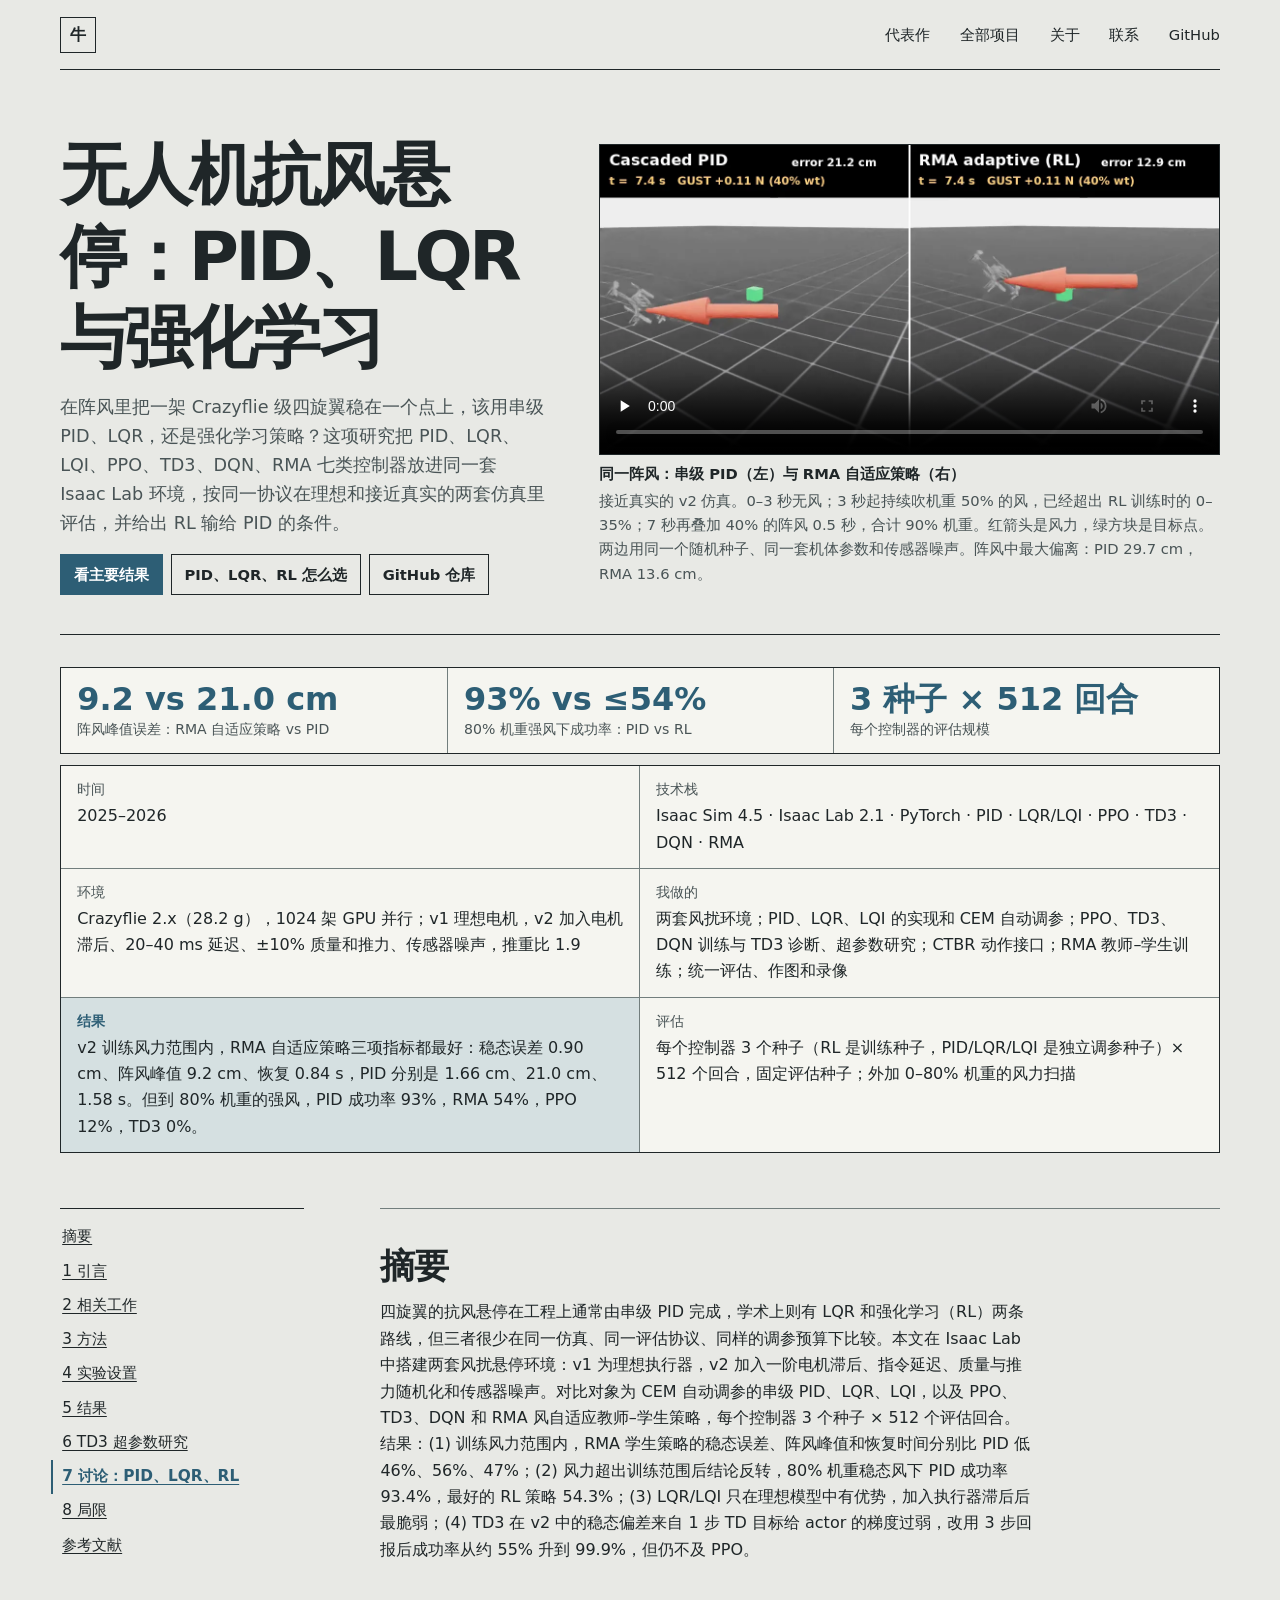
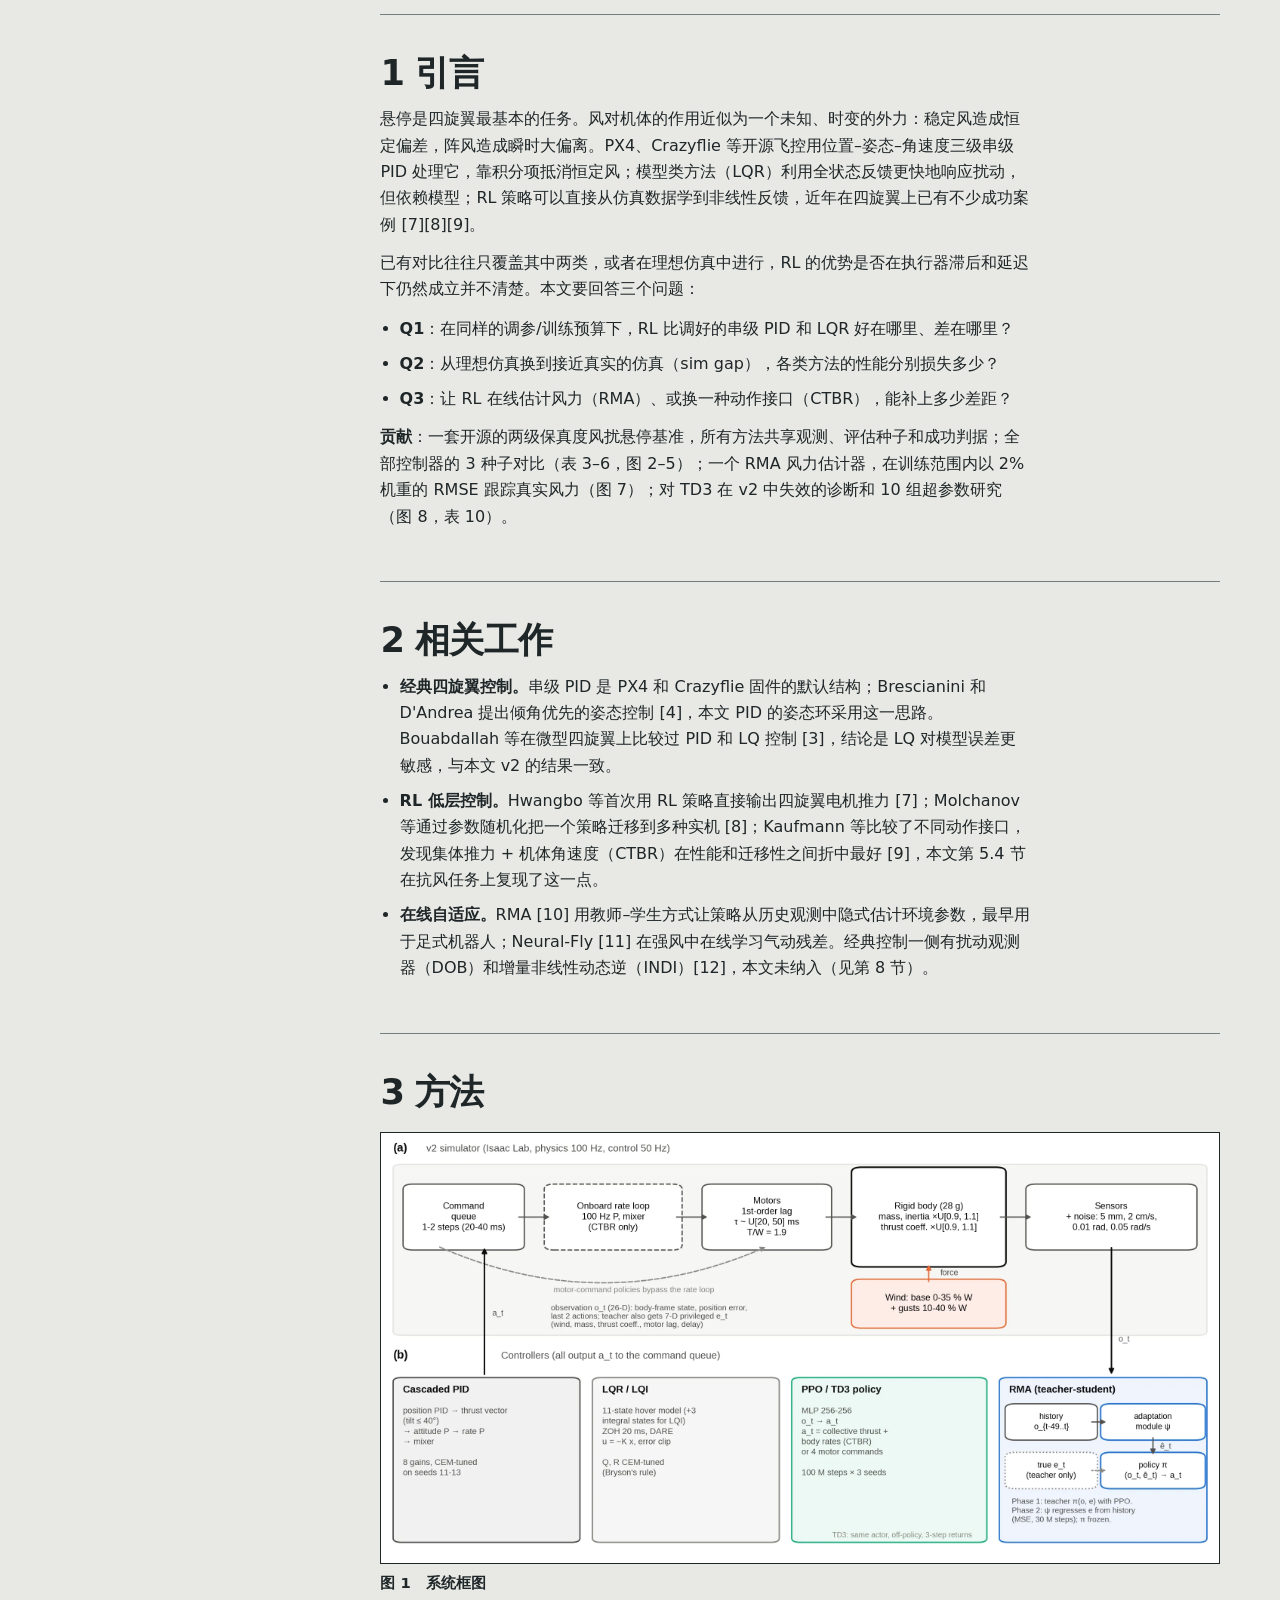
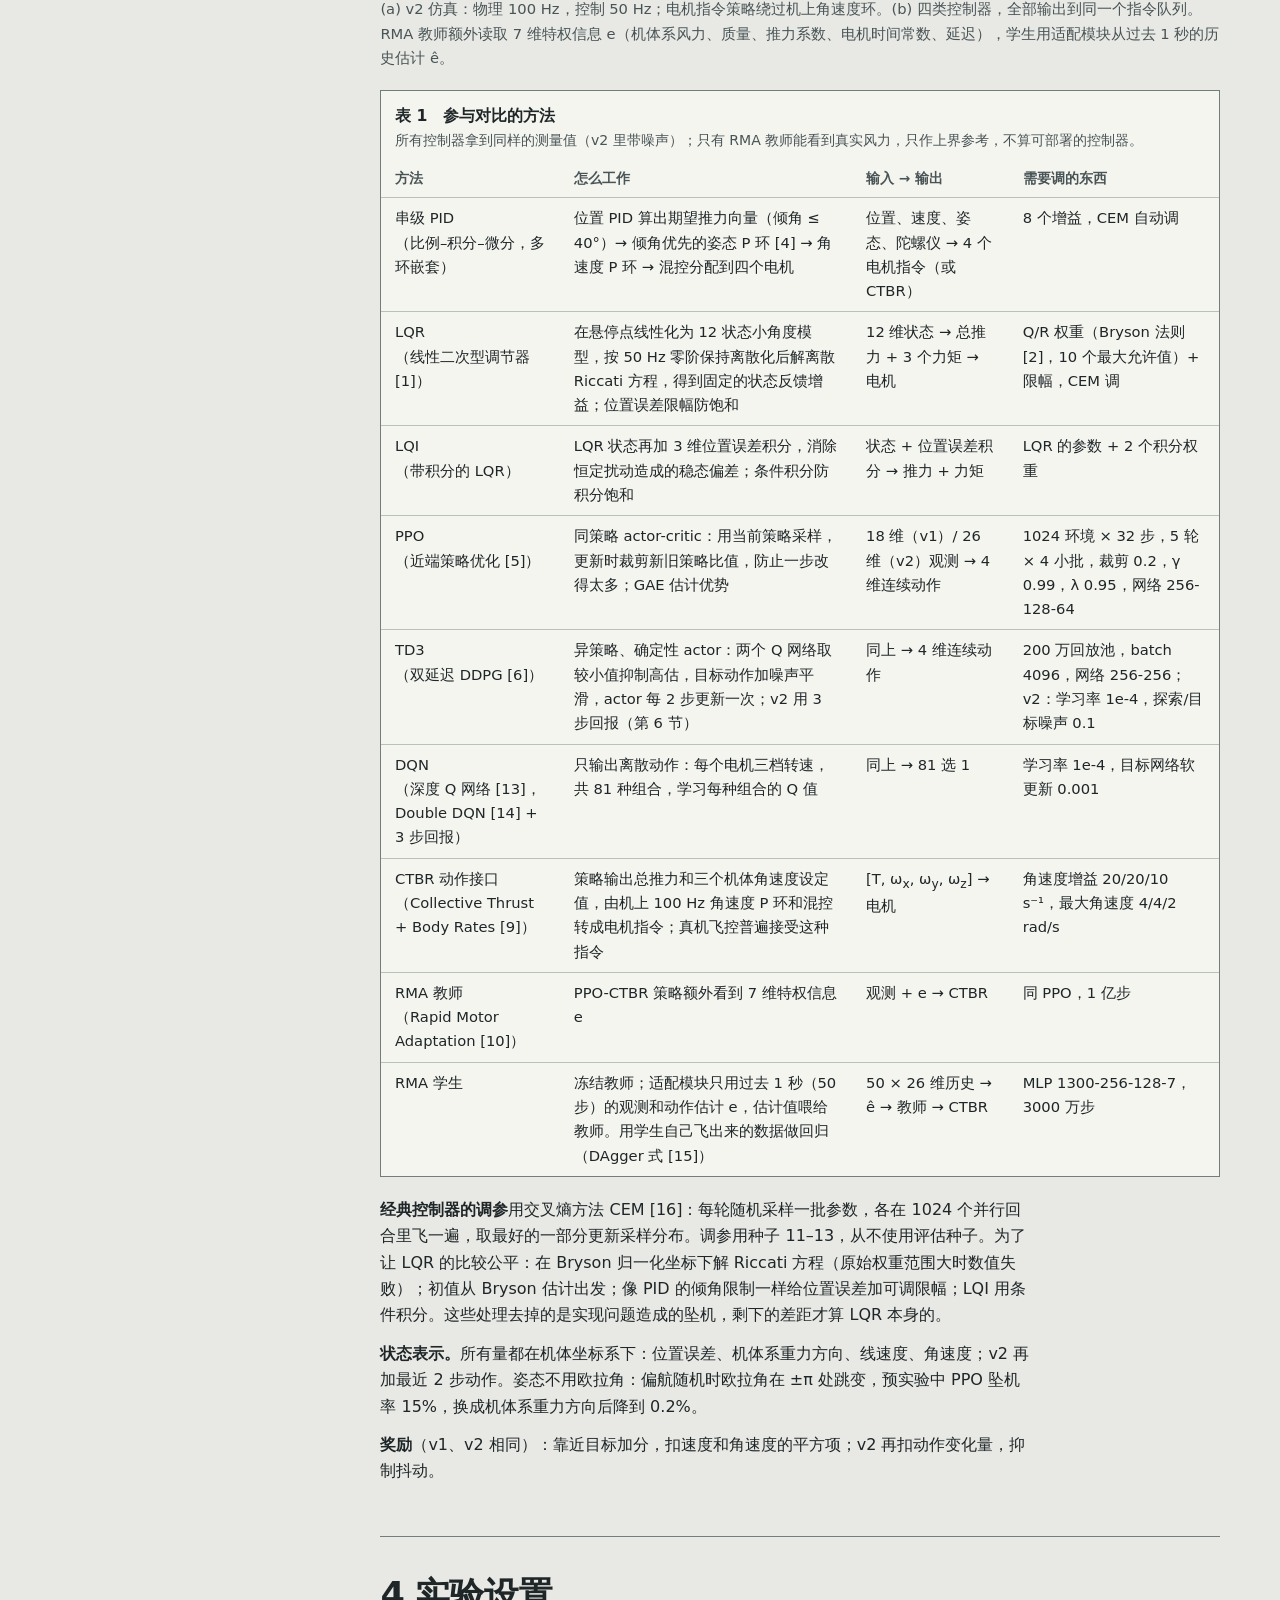
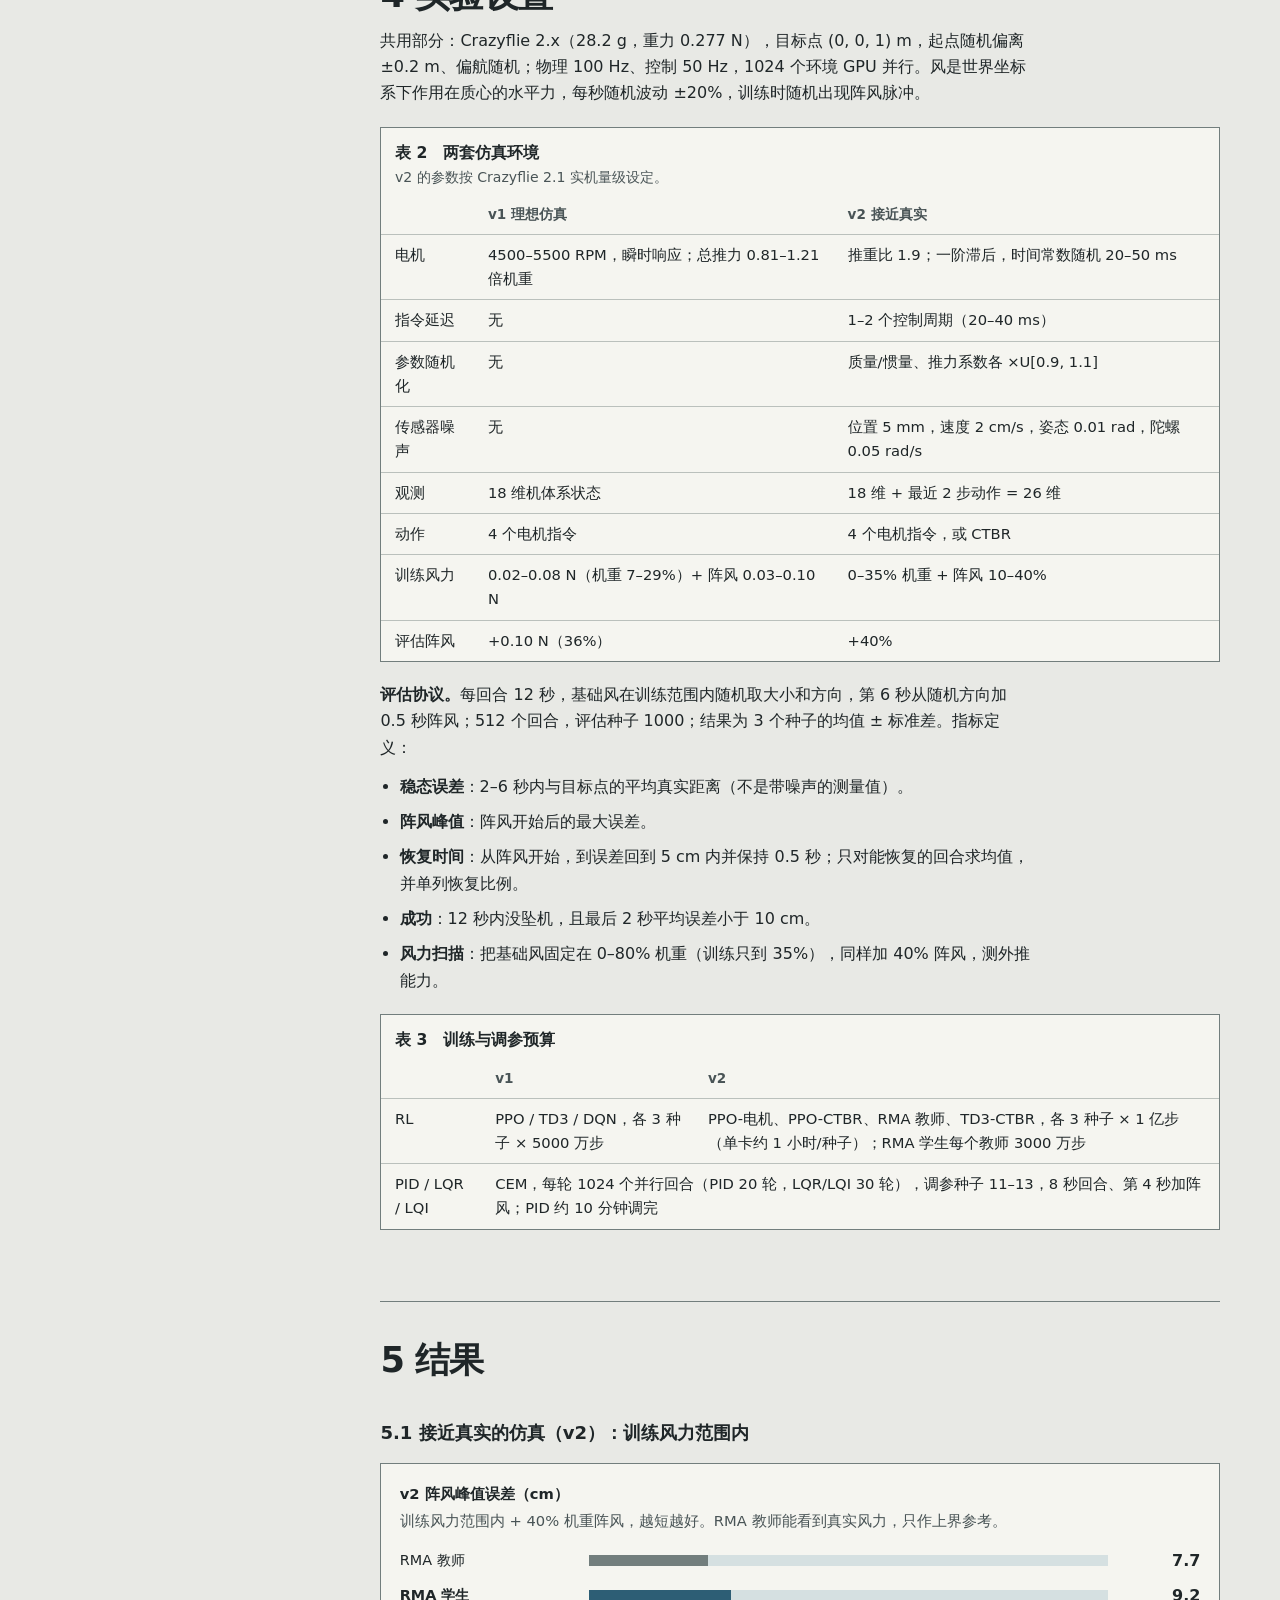
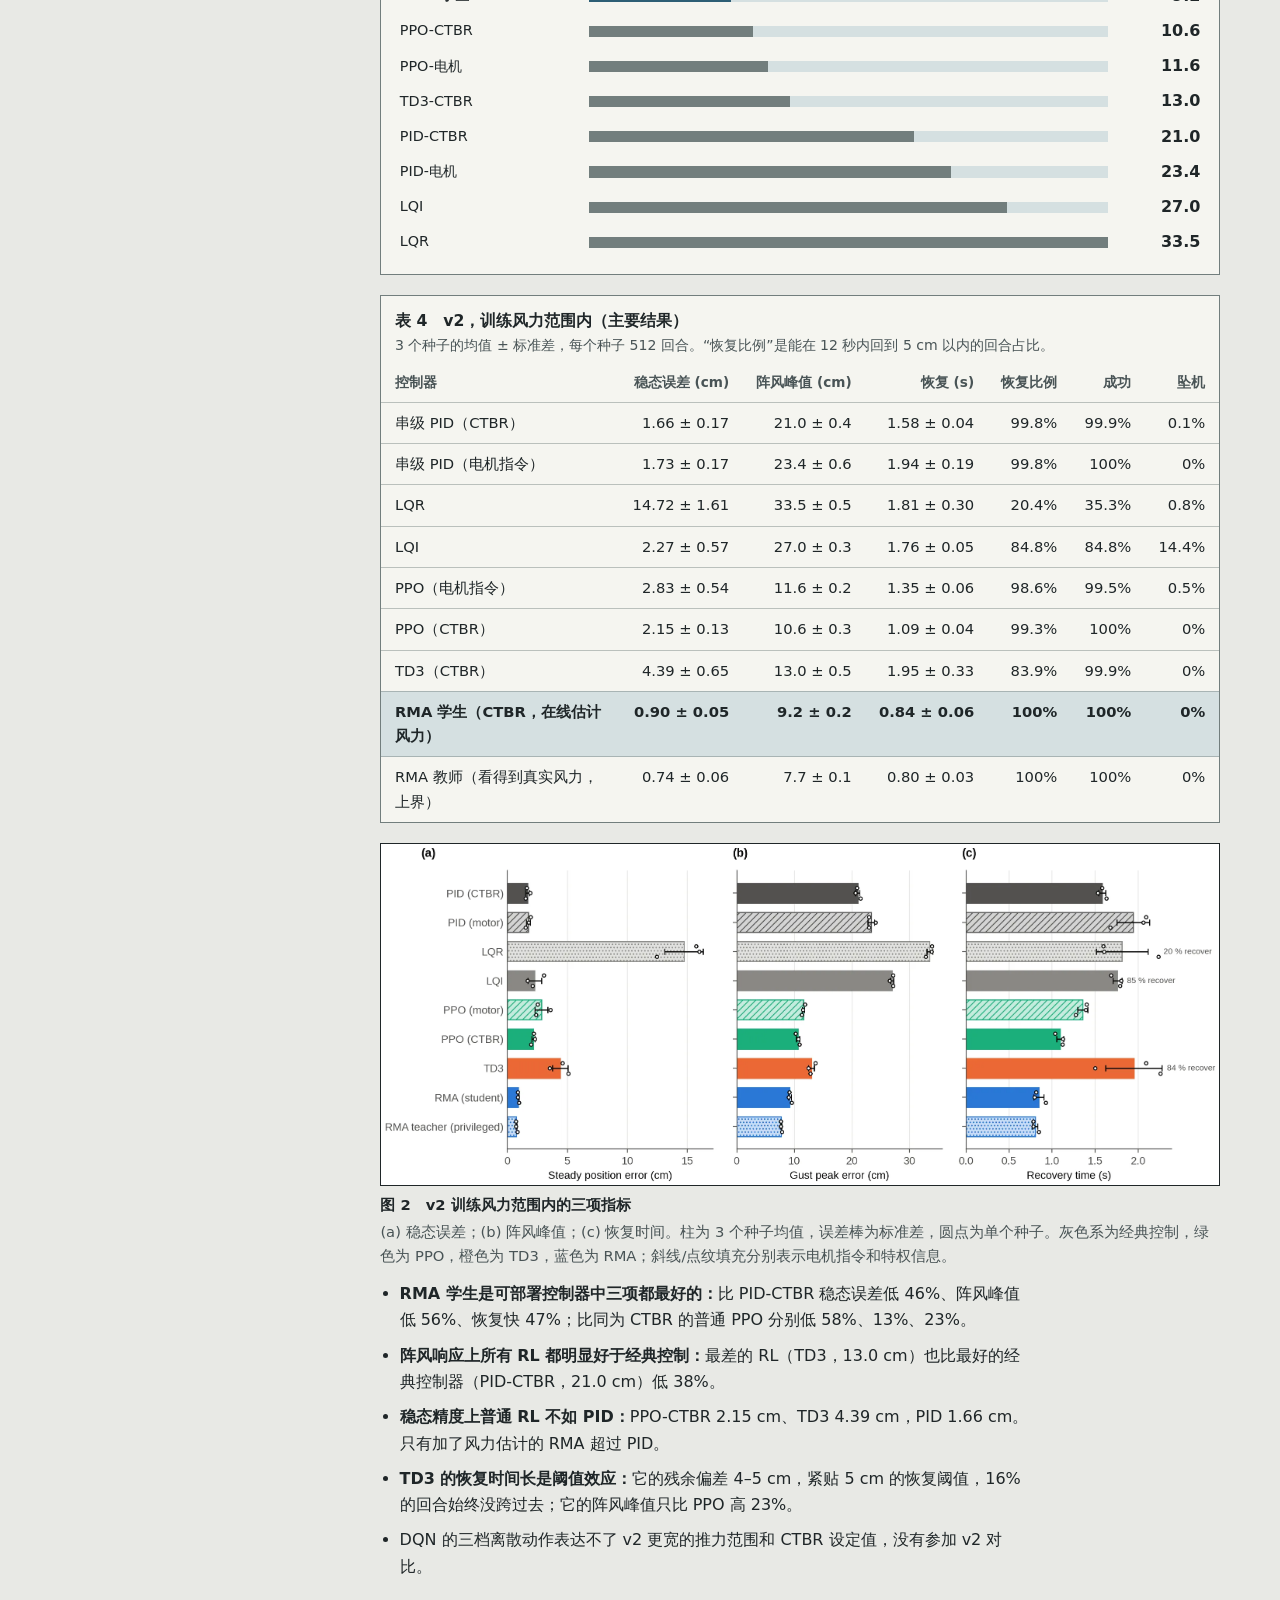
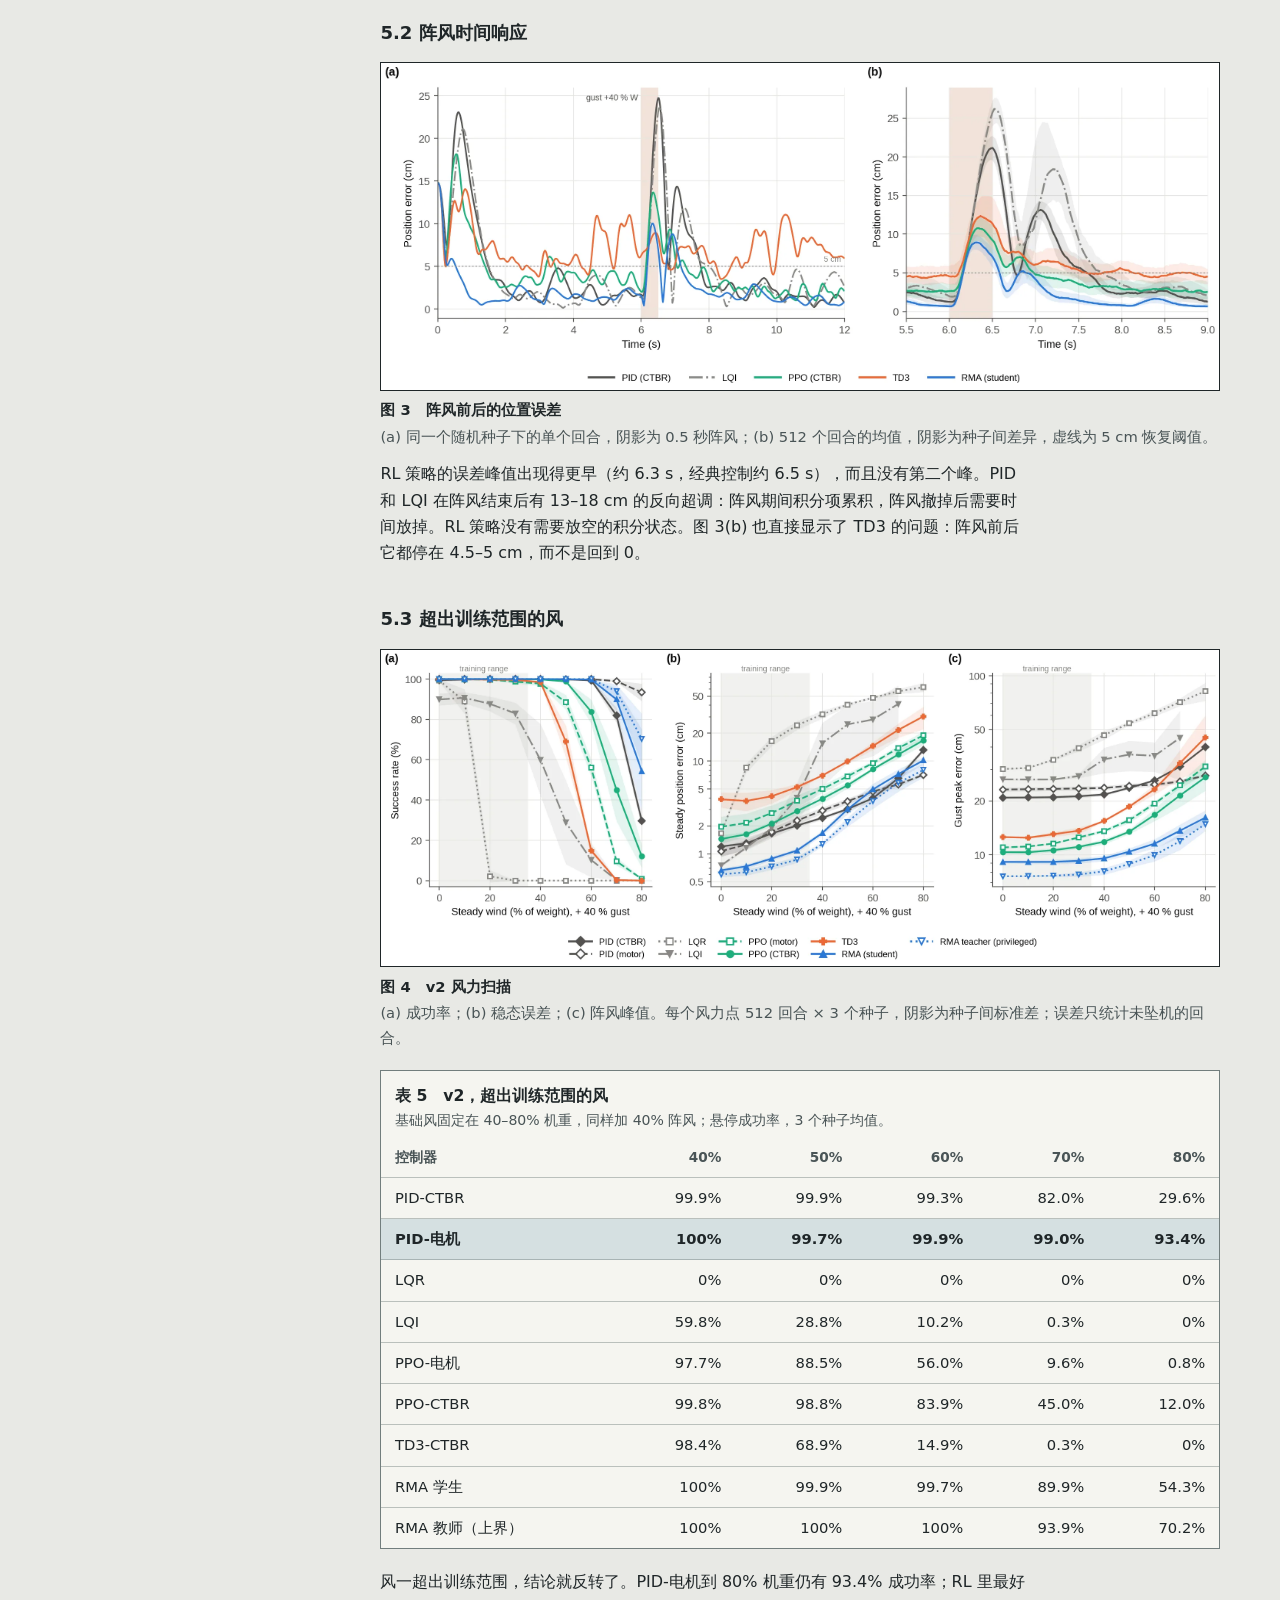
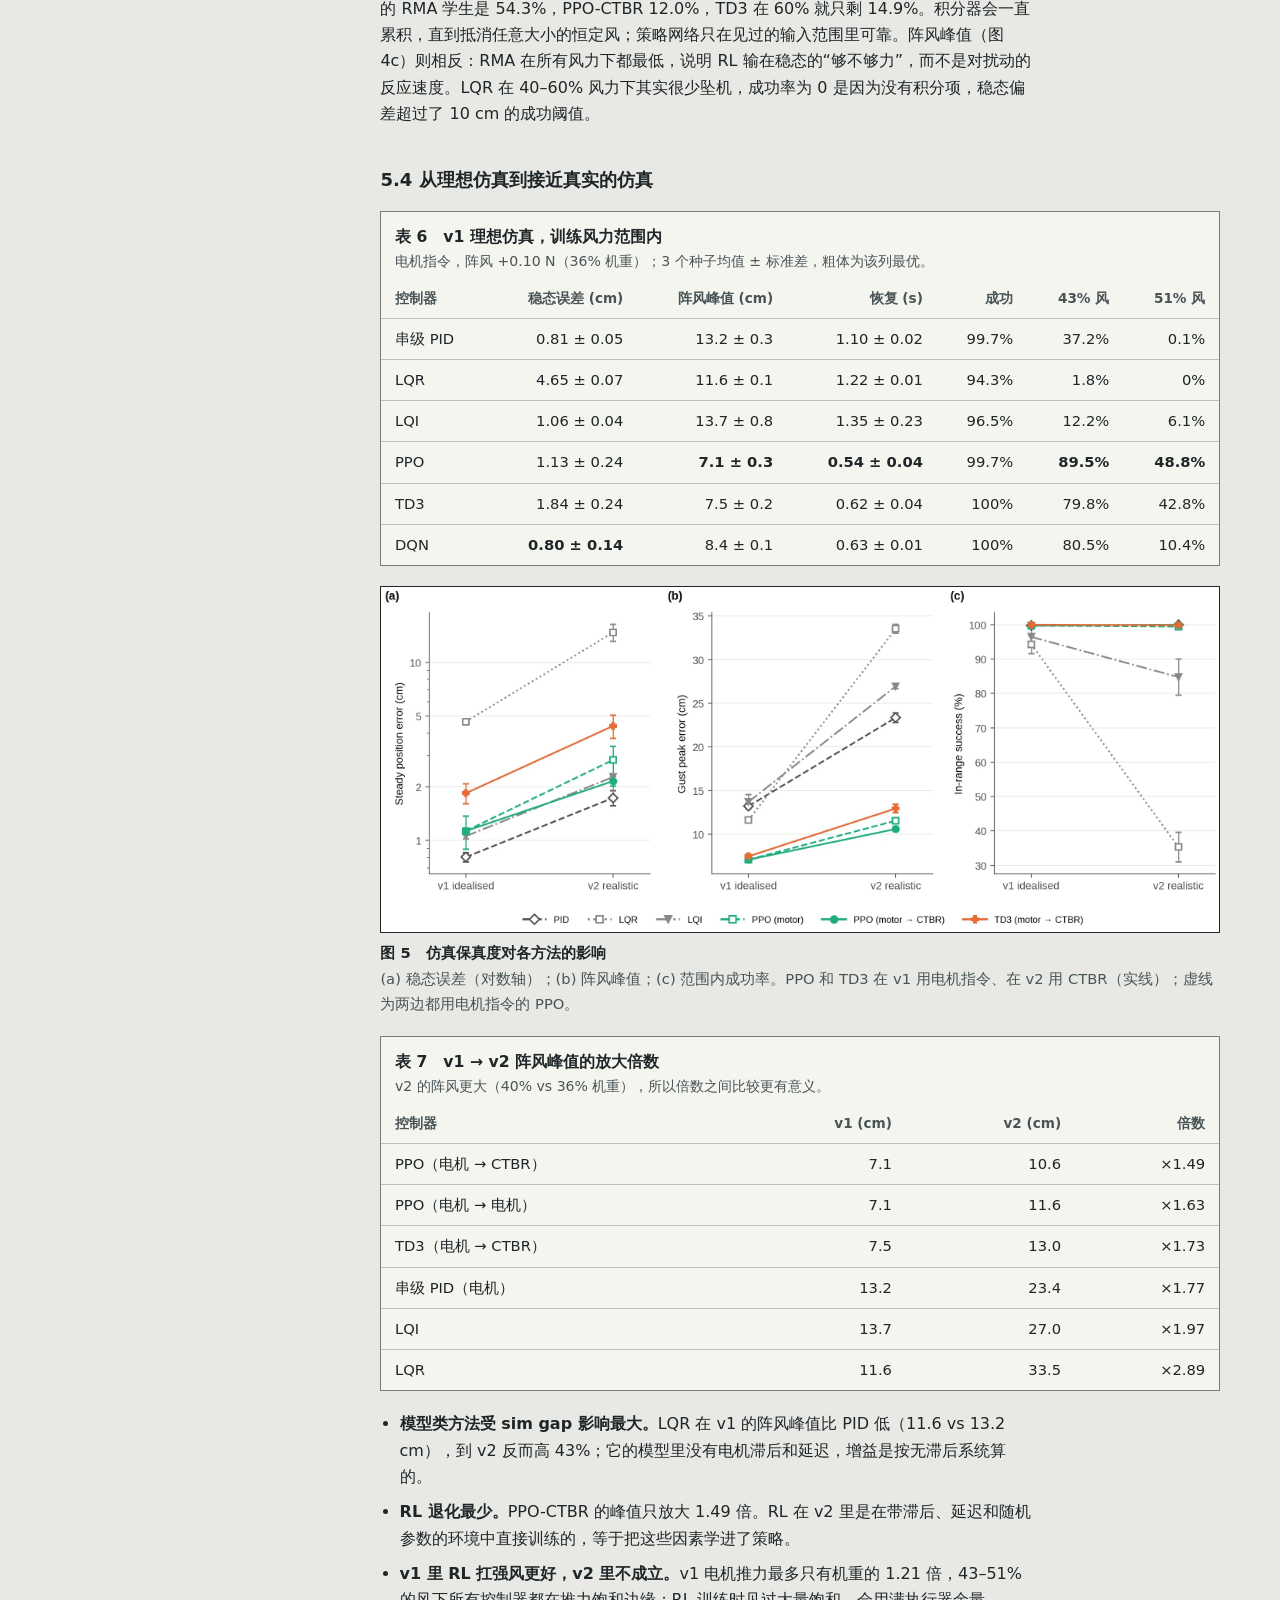
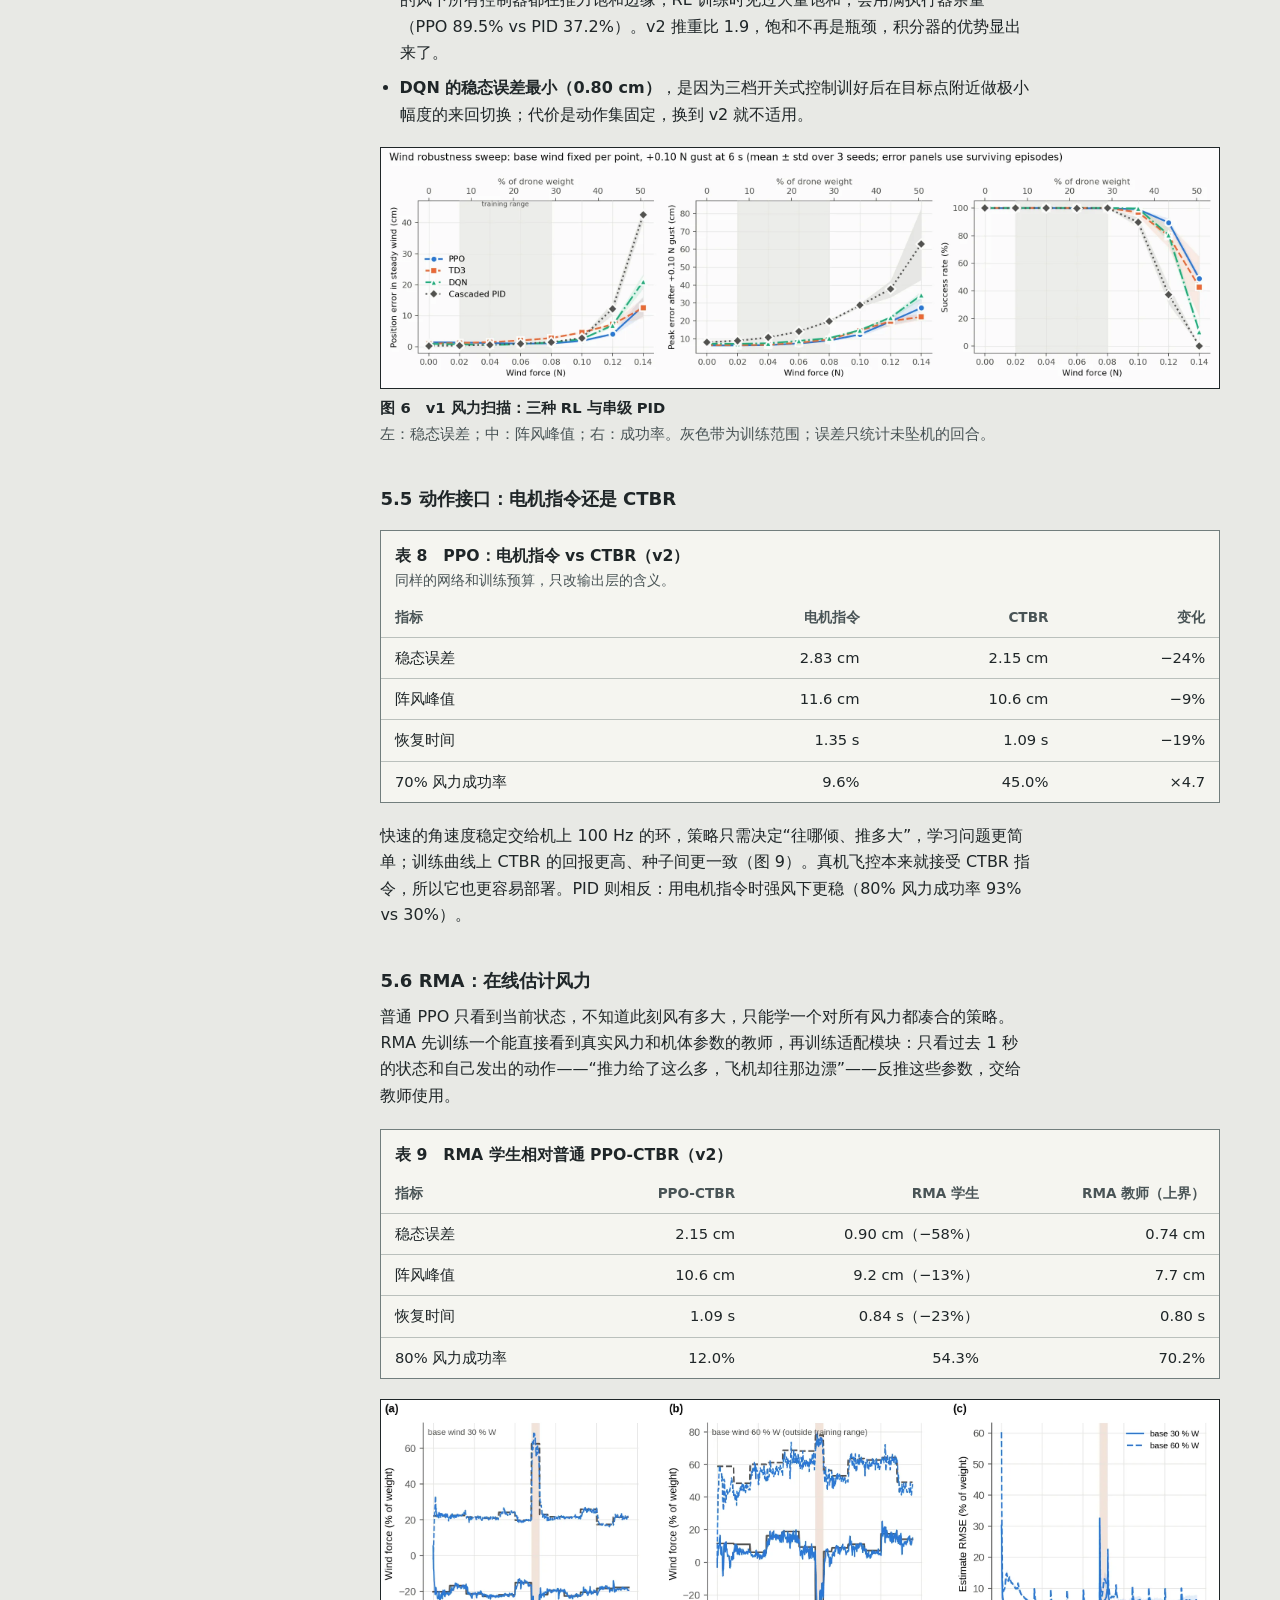
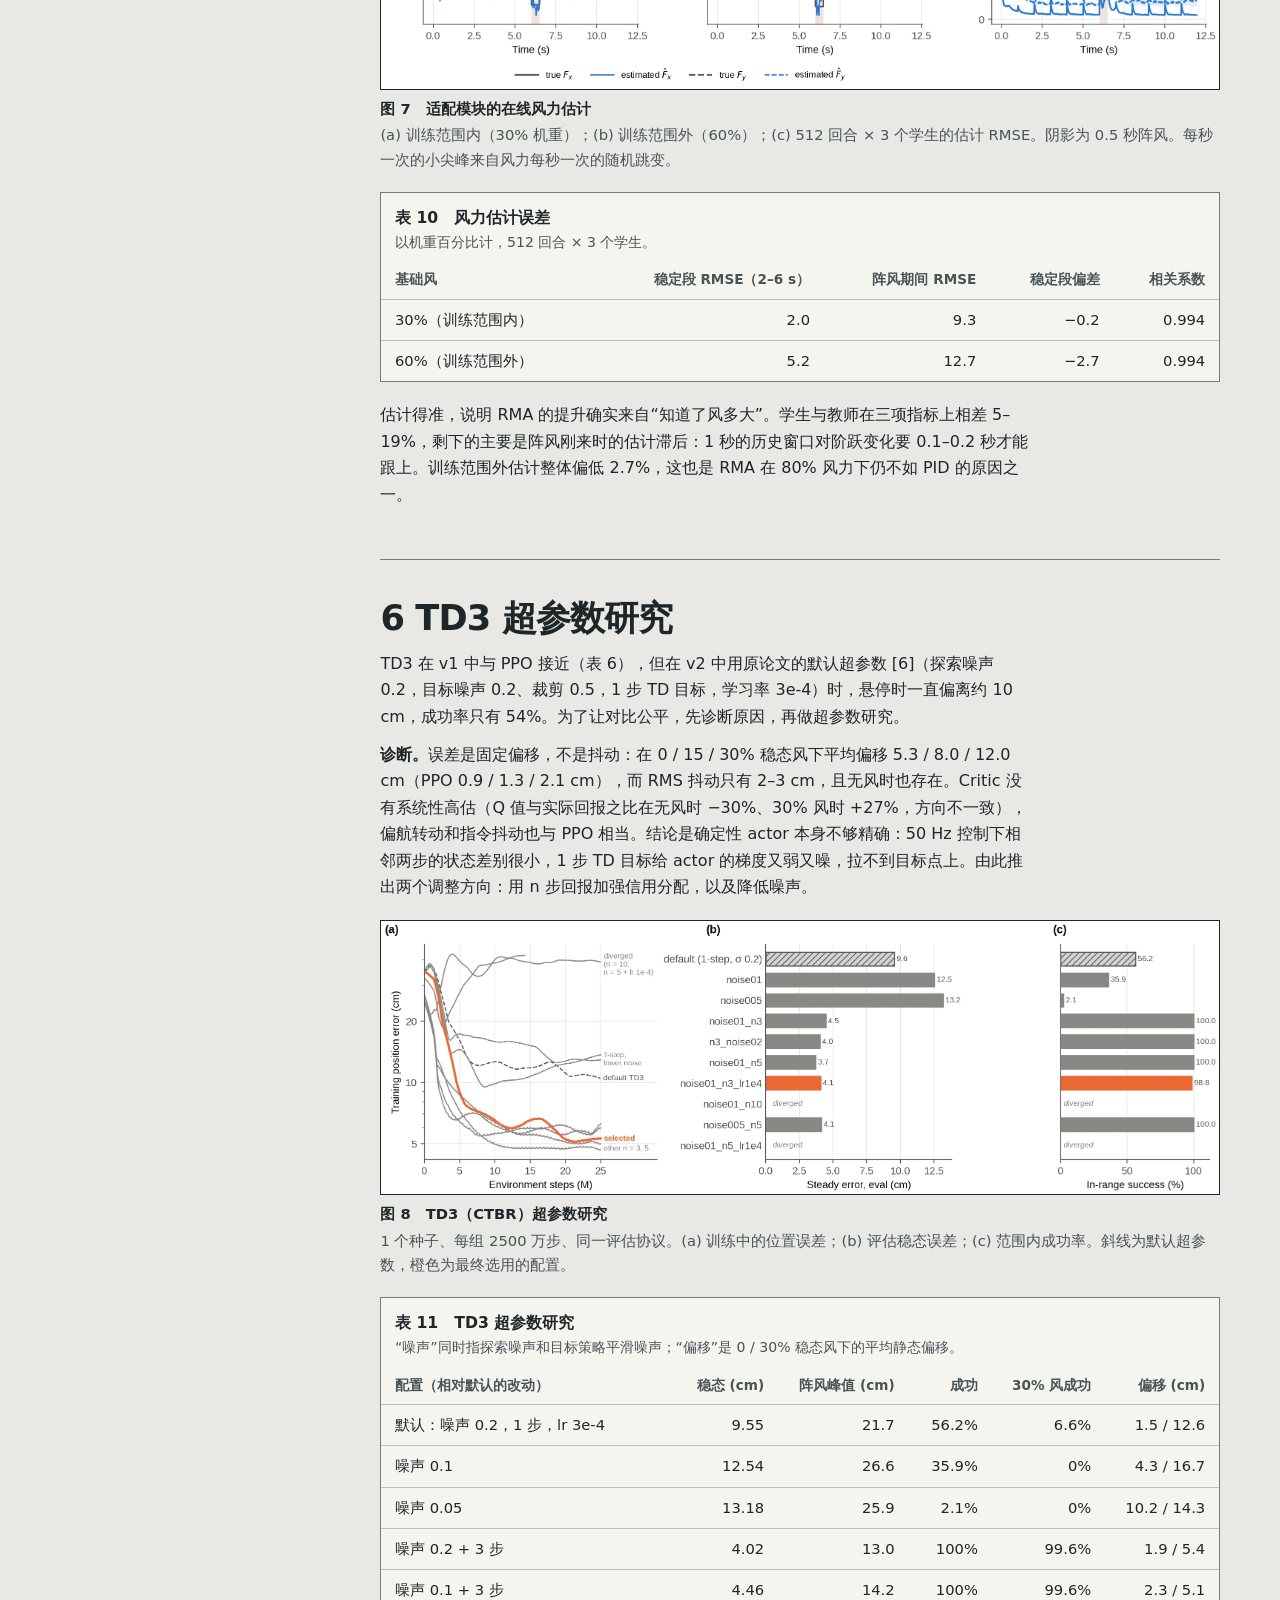
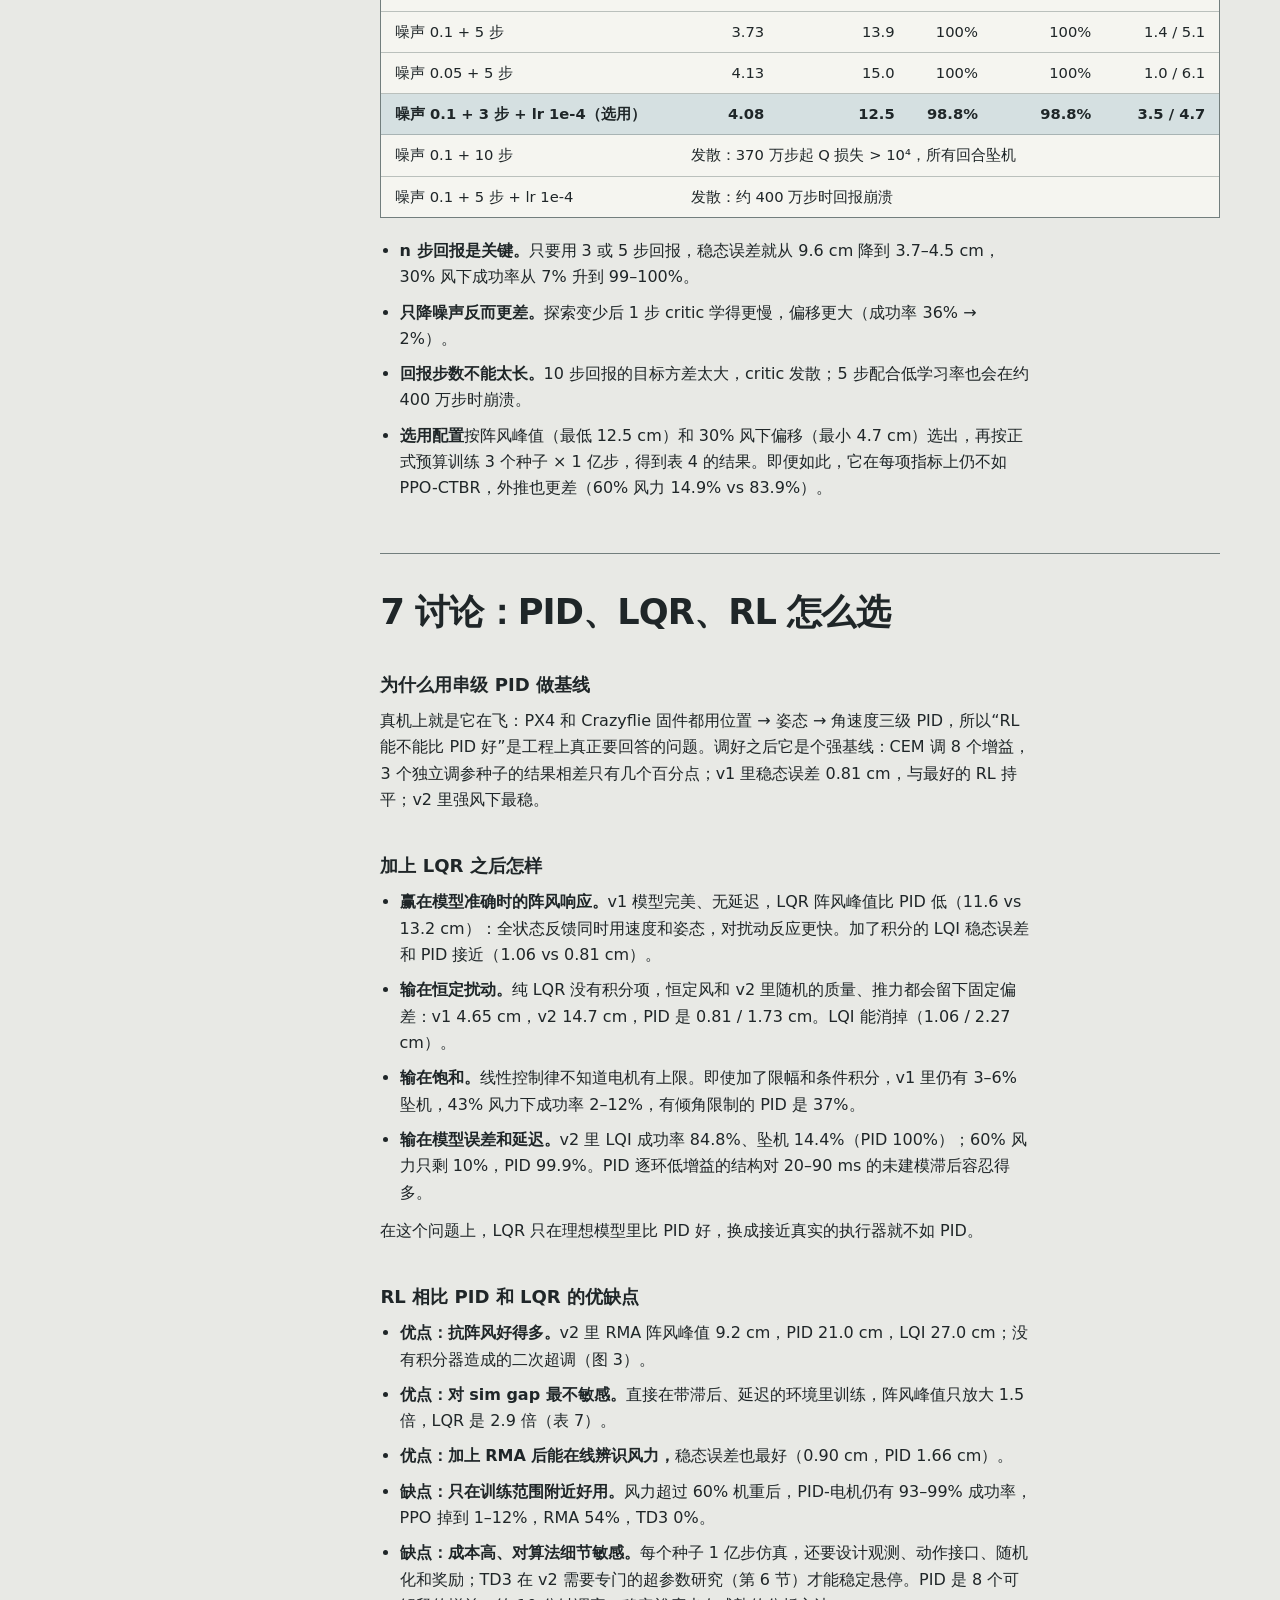
==== commit 27e1223a: "Site framework: featured projects, data-driven cards, shared page chrome, metrics strip, TOC scrolls" ====
--- a/projects/drone-hover-rl/index.html
+++ b/projects/drone-hover-rl/index.html
@@ -16,7 +16,8 @@
     <title>无人机抗风悬停：PID、LQR 与强化学习 · 牛牧</title>
     <link rel="canonical" href="https://nusniumu.github.io/projects/drone-hover-rl/">
     <link rel="icon" href="../../assets/mark.png" type="image/png">
-    <link rel="stylesheet" href="../../assets/site.css?v=f06f04c3">
+    <link rel="stylesheet" href="../../assets/site.css?v=b49bae4f">
+    <script src="../../assets/case.js?v=6579f5e5" defer></script>
   </head>
   <body id="top">
     <a class="skip-link" href="#main">跳到正文</a>
@@ -24,7 +25,8 @@
       <a class="brand" href="../../" aria-label="牛牧首页"><span aria-hidden="true">牛</span></a>
       <nav aria-label="主导航">
         <ul class="nav-list">
-          <li><a href="../../#projects">项目</a></li>
+          <li><a href="../../#featured">代表作</a></li>
+          <li><a href="../../#projects">全部项目</a></li>
           <li><a href="../../#about">关于</a></li>
           <li><a href="../../#contact">联系</a></li>
           <li><a href="https://github.com/NUSNiuMu">GitHub</a></li>
@@ -47,6 +49,9 @@
         </figure>
       </header>
 
+<!-- build:metrics -->
+      <dl class="key-metrics" aria-label="关键指标"><div><dt>阵风峰值误差：RMA 自适应策略 vs PID</dt><dd>9.2 vs 21.0 cm</dd></div><div><dt>80% 机重强风下成功率：PID vs RL</dt><dd>93% vs ≤54%</dd></div><div><dt>每个控制器的评估规模</dt><dd>3 种子 × 512 回合</dd></div></dl>
+<!-- /build:metrics -->
       <dl class="case-summary" aria-label="项目摘要">
         <div><dt>时间</dt><dd>2025–2026</dd></div>
         <div><dt>技术栈</dt><dd lang="en">Isaac Sim 4.5 · Isaac Lab 2.1 · PyTorch · PID · LQR/LQI · PPO · TD3 · DQN · RMA</dd></div>
@@ -73,12 +78,12 @@
         </nav>
         <div class="case-text">
 
-          <section class="chapter" id="abstract">
+          <section class="chapter" id="abstract" tabindex="-1">
             <h2>摘要</h2>
             <p>四旋翼的抗风悬停在工程上通常由串级 PID 完成，学术上则有 LQR 和强化学习（RL）两条路线，但三者很少在同一仿真、同一评估协议、同样的调参预算下比较。本文在 Isaac Lab 中搭建两套风扰悬停环境：v1 为理想执行器，v2 加入一阶电机滞后、指令延迟、质量与推力随机化和传感器噪声。对比对象为 CEM 自动调参的串级 PID、LQR、LQI，以及 PPO、TD3、DQN 和 RMA 风自适应教师–学生策略，每个控制器 3 个种子 × 512 个评估回合。结果：(1) 训练风力范围内，RMA 学生策略的稳态误差、阵风峰值和恢复时间分别比 PID 低 46%、56%、47%；(2) 风力超出训练范围后结论反转，80% 机重稳态风下 PID 成功率 93.4%，最好的 RL 策略 54.3%；(3) LQR/LQI 只在理想模型中有优势，加入执行器滞后后最脆弱；(4) TD3 在 v2 中的稳态偏差来自 1 步 TD 目标给 actor 的梯度过弱，改用 3 步回报后成功率从约 55% 升到 99.9%，但仍不及 PPO。</p>
           </section>
 
-          <section class="chapter" id="intro">
+          <section class="chapter" id="intro" tabindex="-1">
             <h2>1 引言</h2>
             <p>悬停是四旋翼最基本的任务。风对机体的作用近似为一个未知、时变的外力：稳定风造成恒定偏差，阵风造成瞬时大偏离。PX4、Crazyflie 等开源飞控用位置–姿态–角速度三级串级 PID 处理它，靠积分项抵消恒定风；模型类方法（LQR）利用全状态反馈更快地响应扰动，但依赖模型；RL 策略可以直接从仿真数据学到非线性反馈，近年在四旋翼上已有不少成功案例 [7][8][9]。</p>
             <p>已有对比往往只覆盖其中两类，或者在理想仿真中进行，RL 的优势是否在执行器滞后和延迟下仍然成立并不清楚。本文要回答三个问题：</p>
@@ -90,7 +95,7 @@
             <p><strong>贡献</strong>：一套开源的两级保真度风扰悬停基准，所有方法共享观测、评估种子和成功判据；全部控制器的 3 种子对比（表 3–6，图 2–5）；一个 RMA 风力估计器，在训练范围内以 2% 机重的 RMSE 跟踪真实风力（图 7）；对 TD3 在 v2 中失效的诊断和 10 组超参数研究（图 8，表 10）。</p>
           </section>
 
-          <section class="chapter" id="related">
+          <section class="chapter" id="related" tabindex="-1">
             <h2>2 相关工作</h2>
             <ul class="plain-list">
               <li><strong>经典四旋翼控制。</strong>串级 PID 是 PX4 和 Crazyflie 固件的默认结构；Brescianini 和 D'Andrea 提出倾角优先的姿态控制 [4]，本文 PID 的姿态环采用这一思路。Bouabdallah 等在微型四旋翼上比较过 PID 和 LQ 控制 [3]，结论是 LQ 对模型误差更敏感，与本文 v2 的结果一致。</li>
@@ -99,7 +104,7 @@
             </ul>
           </section>
 
-          <section class="chapter" id="method">
+          <section class="chapter" id="method" tabindex="-1">
             <h2>3 方法</h2>
             <figure class="case-media">
               <a class="screenshot-link" href="../../assets/project-media/hover-f1-system.webp" aria-label="打开原图 · 图 1 系统框图"><img src="../../assets/project-media/hover-f1-system.webp" width="2220" height="1140" loading="lazy" decoding="async" alt="上半部分是 v2 仿真信号流：指令队列（1 到 2 步延迟）→ 机上角速度环（仅 CTBR）→ 一阶滞后电机（时间常数 20 到 50 ms，推重比 1.9）→ 刚体（质量和推力系数随机 ±10%），风力作用在刚体上（基础风 0 到 35% 机重加阵风 10 到 40%）→ 带噪声的传感器 → 观测。下半部分是四类控制器：串级 PID、LQR/LQI、PPO/TD3 策略、RMA 教师–学生（历史 50 步 → 适配模块估计环境参数 → 策略）。"></a>
@@ -121,7 +126,7 @@
             <p><strong>奖励</strong>（v1、v2 相同）：靠近目标加分，扣速度和角速度的平方项；v2 再扣动作变化量，抑制抖动。</p>
           </section>
 
-          <section class="chapter" id="setup">
+          <section class="chapter" id="setup" tabindex="-1">
             <h2>4 实验设置</h2>
             <p>共用部分：Crazyflie 2.x（28.2 g，重力 0.277 N），目标点 (0, 0, 1) m，起点随机偏离 ±0.2 m、偏航随机；物理 100 Hz、控制 50 Hz，1024 个环境 GPU 并行。风是世界坐标系下作用在质心的水平力，每秒随机波动 ±20%，训练时随机出现阵风脉冲。</p>
             <figure class="data-table"><table><caption><strong>表 2　两套仿真环境</strong>v2 的参数按 Crazyflie 2.1 实机量级设定。</caption><thead><tr><th></th><th>v1 理想仿真</th><th>v2 接近真实</th></tr></thead><tbody>
@@ -148,7 +153,7 @@
             </tbody></table></figure>
           </section>
 
-          <section class="chapter" id="results">
+          <section class="chapter" id="results" tabindex="-1">
             <h2>5 结果</h2>
             <h3>5.1 接近真实的仿真（v2）：训练风力范围内</h3>
             <figure class="case-media bar-compare">
@@ -273,7 +278,7 @@
             <p>估计得准，说明 RMA 的提升确实来自“知道了风多大”。学生与教师在三项指标上相差 5–19%，剩下的主要是阵风刚来时的估计滞后：1 秒的历史窗口对阶跃变化要 0.1–0.2 秒才能跟上。训练范围外估计整体偏低 2.7%，这也是 RMA 在 80% 风力下仍不如 PID 的原因之一。</p>
           </section>
 
-          <section class="chapter" id="td3">
+          <section class="chapter" id="td3" tabindex="-1">
             <h2>6 TD3 超参数研究</h2>
             <p>TD3 在 v1 中与 PPO 接近（表 6），但在 v2 中用原论文的默认超参数 [6]（探索噪声 0.2，目标噪声 0.2、裁剪 0.5，1 步 TD 目标，学习率 3e-4）时，悬停时一直偏离约 10 cm，成功率只有 54%。为了让对比公平，先诊断原因，再做超参数研究。</p>
             <p><strong>诊断。</strong>误差是固定偏移，不是抖动：在 0 / 15 / 30% 稳态风下平均偏移 5.3 / 8.0 / 12.0 cm（PPO 0.9 / 1.3 / 2.1 cm），而 RMS 抖动只有 2–3 cm，且无风时也存在。Critic 没有系统性高估（Q 值与实际回报之比在无风时 −30%、30% 风时 +27%，方向不一致），偏航转动和指令抖动也与 PPO 相当。结论是确定性 actor 本身不够精确：50 Hz 控制下相邻两步的状态差别很小，1 步 TD 目标给 actor 的梯度又弱又噪，拉不到目标点上。由此推出两个调整方向：用 n 步回报加强信用分配，以及降低噪声。</p>
@@ -301,7 +306,7 @@
             </ul>
           </section>
 
-          <section class="chapter" id="discussion">
+          <section class="chapter" id="discussion" tabindex="-1">
             <h2>7 讨论：PID、LQR、RL 怎么选</h2>
             <h3>为什么用串级 PID 做基线</h3>
             <p>真机上就是它在飞：PX4 和 Crazyflie 固件都用位置 → 姿态 → 角速度三级 PID，所以“RL 能不能比 PID 好”是工程上真正要回答的问题。调好之后它是个强基线：CEM 调 8 个增益，3 个独立调参种子的结果相差只有几个百分点；v1 里稳态误差 0.81 cm，与最好的 RL 持平；v2 里强风下最稳。</p>
@@ -341,7 +346,7 @@
             </figure>
           </section>
 
-          <section class="chapter" id="limits">
+          <section class="chapter" id="limits" tabindex="-1">
             <h2>8 局限</h2>
             <ul class="plain-list">
               <li><strong>只在仿真里。</strong>风被简化成作用在质心的水平力，没有桨叶气动、地面效应和风对姿态的力矩；还没上实机。</li>
@@ -352,7 +357,7 @@
             </ul>
           </section>
 
-          <section class="chapter" id="refs">
+          <section class="chapter" id="refs" tabindex="-1">
             <h2>参考文献</h2>
             <ul class="plain-list" lang="en">
               <li>[1] R. E. Kalman. Contributions to the theory of optimal control. Boletín de la Sociedad Matemática Mexicana, 1960.</li>
@@ -375,6 +380,13 @@
           </section>
         </div>
       </div>
+<!-- build:pager -->
+      <nav class="case-pager" aria-label="其他项目">
+        <a rel="prev" href="../insight-capture/"><span>上一个项目</span><strong lang="en">Insight Capture Dashboard</strong></a>
+        <a class="case-pager-all" href="../../#projects"><span>返回</span><strong>全部项目</strong></a>
+        <a rel="next" href="../drone-swarm-planning/"><span>下一个项目</span><strong>无人机集群路径规划与协同避障</strong></a>
+      </nav>
+<!-- /build:pager -->
     </main>
     <footer class="shell site-footer"><a href="#top">回到顶部</a></footer>
   </body>
--- a/assets/site.css
+++ b/assets/site.css
@@ -517,3 +517,62 @@
 .portfolio-case .data-table thead th { color: var(--muted); font-weight: 650; font-size: .85rem; border-block-start: 0; }
 .portfolio-case .data-table td.num, .portfolio-case .data-table th.num { text-align: end; white-space: nowrap; }
 .portfolio-case .data-table tr.is-best td { background: var(--tint); font-weight: 700; }
+
+/* Homepage: featured projects */
+.featured-list { list-style: none; padding: 0; margin: 1.15rem 0 0; display: grid; grid-template-columns: repeat(2, minmax(0, 1fr)); gap: 1rem; }
+.featured-item { position: relative; display: grid; grid-template-rows: auto 1fr; min-inline-size: 0; border: 1px solid var(--ink); background: var(--paper); }
+.featured-item:has(.card-link:hover) { border-color: var(--accent); }
+.featured-item > img { inline-size: 100%; aspect-ratio: 16 / 8; object-fit: cover; border-block-end: 1px solid var(--ink); background: var(--tint); }
+.featured-copy { display: flex; flex-direction: column; gap: .5rem; padding: clamp(.9rem, 2vw, 1.25rem); }
+.featured-copy h3 { font-size: clamp(1.2rem, 2.2vw, 1.5rem); }
+.featured-copy > p:not(.tag) { color: var(--muted); }
+.card-link::after { content: ""; position: absolute; inset: 0; }
+.featured-copy .repo-link { position: relative; z-index: 1; align-self: start; }
+.card-metrics { display: grid; grid-template-columns: repeat(2, minmax(0, 1fr)); gap: .6rem; margin: auto 0 0; padding-block-start: .55rem; border-block-start: 1px solid var(--line); }
+.card-metrics dd { order: -1; margin: 0; color: var(--accent); font-size: clamp(1.15rem, 2.1vw, 1.45rem); font-weight: 760; font-variant-numeric: tabular-nums; line-height: 1.25; }
+.card-metrics div { display: flex; flex-direction: column; min-inline-size: 0; }
+.card-metrics dt { color: var(--muted); font-size: .84rem; line-height: 1.45; }
+.card-metric { font-size: .9rem; }
+.card-metric strong { color: var(--accent); font-variant-numeric: tabular-nums; }
+.archive-note { margin-block-start: .45rem; color: var(--muted); font-size: .88rem; }
+.archive-copy .tag { margin-block-end: .35rem; }
+
+/* Project pages: key-metric strip */
+.key-metrics { display: grid; grid-template-columns: repeat(auto-fit, minmax(min(100%, 12rem), 1fr)); margin: clamp(1.2rem, 3vw, 2rem) 0 0; border: 1px solid var(--ink); background: var(--paper); }
+.key-metrics div { display: flex; flex-direction: column; padding: .75rem 1rem; border-inline-start: 1px solid var(--line); }
+.key-metrics div:first-child { border-inline-start: 0; }
+.key-metrics dd { order: -1; margin: 0; color: var(--accent); font-size: clamp(1.35rem, 3vw, 2rem); font-weight: 780; font-variant-numeric: tabular-nums; line-height: 1.2; }
+.key-metrics dt { color: var(--muted); font-size: .88rem; }
+.key-metrics + .case-summary { margin-block-start: .7rem; }
+
+/* Project pages: table of contents current section */
+.toc ul { scroll-target-group: auto; }
+.toc a { border-inline-start: 2px solid transparent; padding-inline-start: .55rem; margin-inline-start: -.55rem; }
+.toc a:is(:target-current, .target-current) { border-inline-start-color: var(--accent); color: var(--accent); font-weight: 700; }
+
+/* Project pages: previous / next */
+.case-pager { display: grid; grid-template-columns: minmax(0, 1fr) auto minmax(0, 1fr); gap: .7rem; margin-block-start: clamp(1.5rem, 4vw, 2.5rem); padding-block-start: 1.1rem; border-block-start: 1px solid var(--ink); }
+.case-pager a { display: flex; flex-direction: column; gap: .15rem; padding: .8rem 1rem; border: 1px solid var(--line); background: var(--paper); text-decoration: none; }
+.case-pager a:hover { border-color: var(--accent); }
+.case-pager span { color: var(--muted); font-size: .84rem; }
+.case-pager strong { font-size: 1rem; line-height: 1.35; }
+.case-pager a[rel="next"] { text-align: end; }
+
+/* Lightbox */
+.lightbox { padding: 0; border: 1px solid var(--ink); background: var(--paper); color: var(--ink); max-inline-size: min(96vw, 120rem); max-block-size: 94vh; }
+.lightbox:modal { overscroll-behavior: contain; }
+.lightbox::backdrop { background: rgb(10 14 16 / .78); overflow: hidden; overscroll-behavior: contain; }
+.lightbox-bar { display: flex; align-items: center; gap: .8rem; padding: .45rem .5rem .45rem .9rem; border-block-end: 1px solid var(--line); }
+.lightbox-title { flex: 1; min-inline-size: 0; font-size: .95rem; font-weight: 700; }
+.lightbox-bar form { margin: 0; }
+.lightbox-open, .lightbox-close { display: inline-flex; align-items: center; min-block-size: 2.25rem; padding: .2rem .75rem; border: 1px solid var(--line); background: transparent; color: var(--ink); font-size: .9rem; text-decoration: none; }
+.lightbox-close:hover, .lightbox-open:hover { border-color: var(--accent); color: var(--accent); }
+.lightbox-image { display: block; max-inline-size: 100%; max-block-size: calc(94vh - 3.4rem); inline-size: auto; margin-inline: auto; background: #fff; }
+
+@media (max-width: 42rem) {
+  .featured-list { grid-template-columns: minmax(0, 1fr); }
+  .key-metrics div { border-inline-start: 0; border-block-start: 1px solid var(--line); }
+  .key-metrics div:first-child { border-block-start: 0; }
+  .case-pager { grid-template-columns: minmax(0, 1fr); }
+  .case-pager a[rel="next"] { text-align: start; }
+}
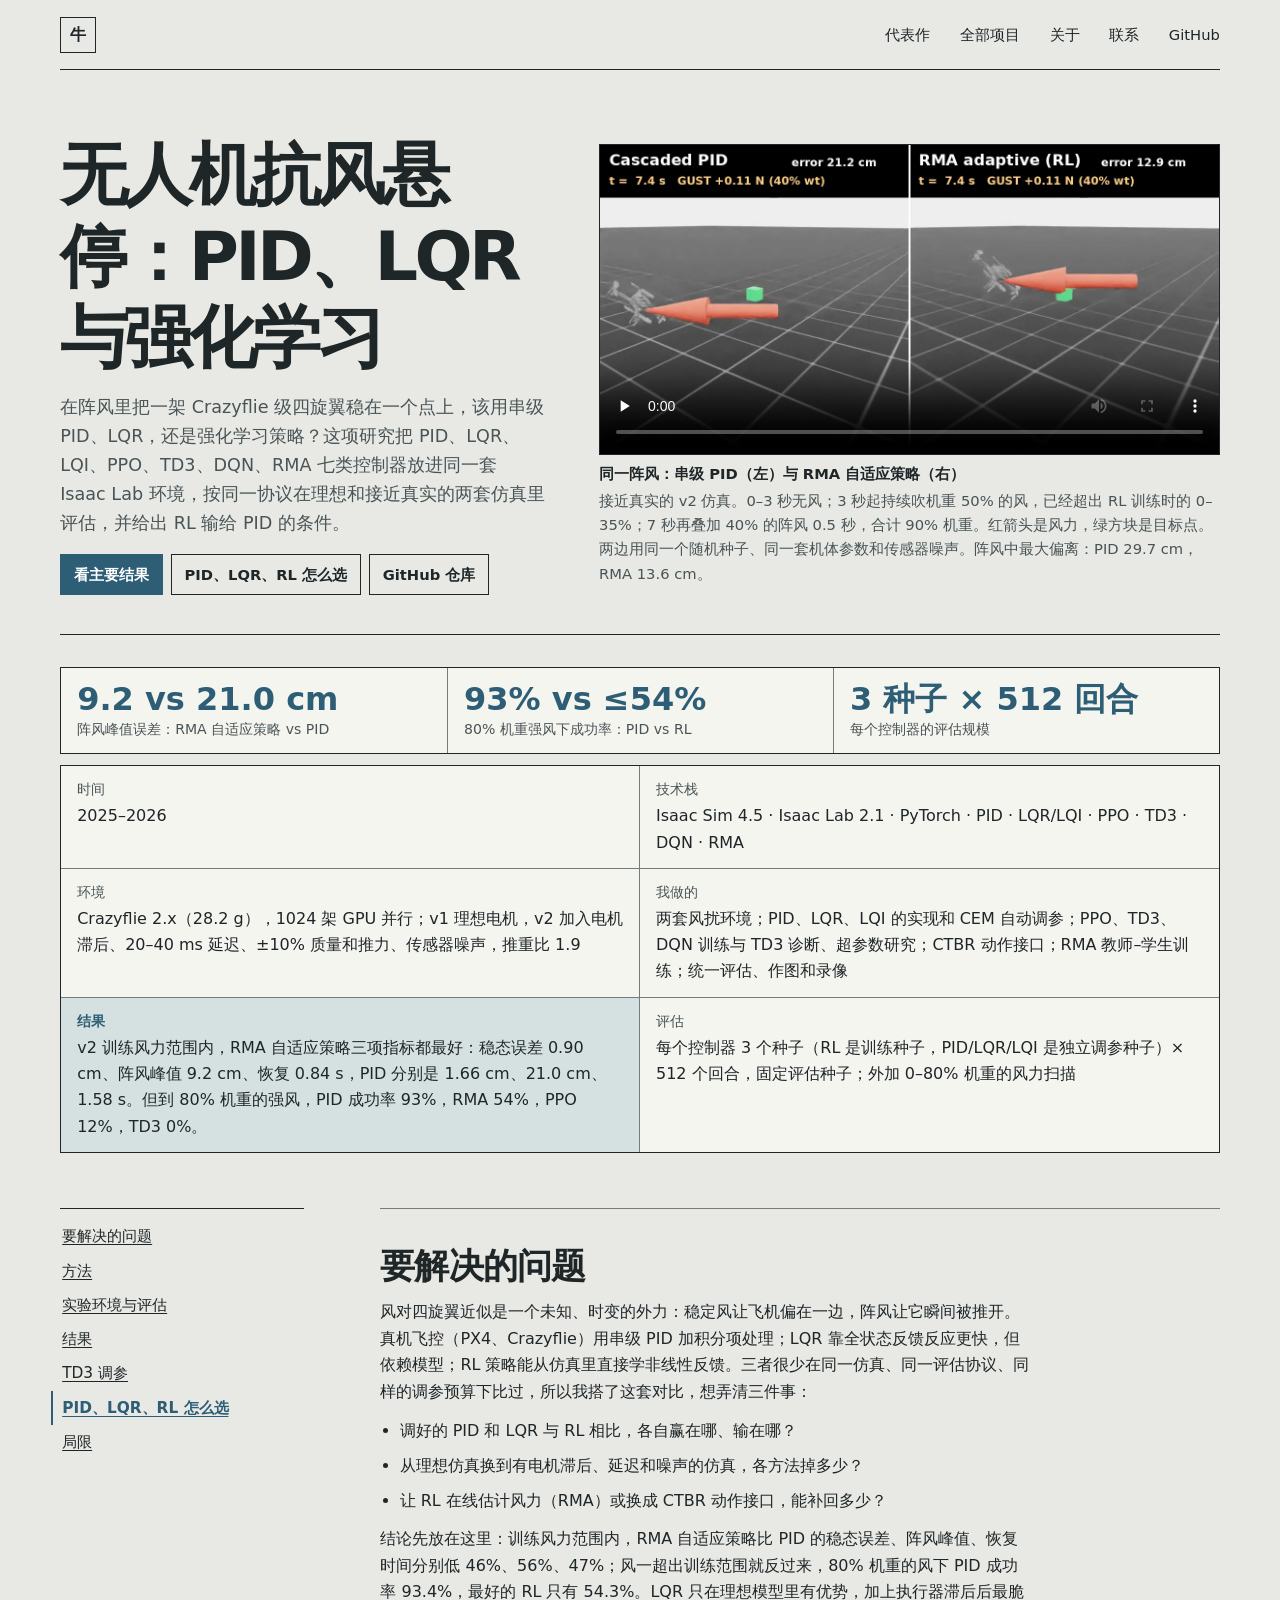
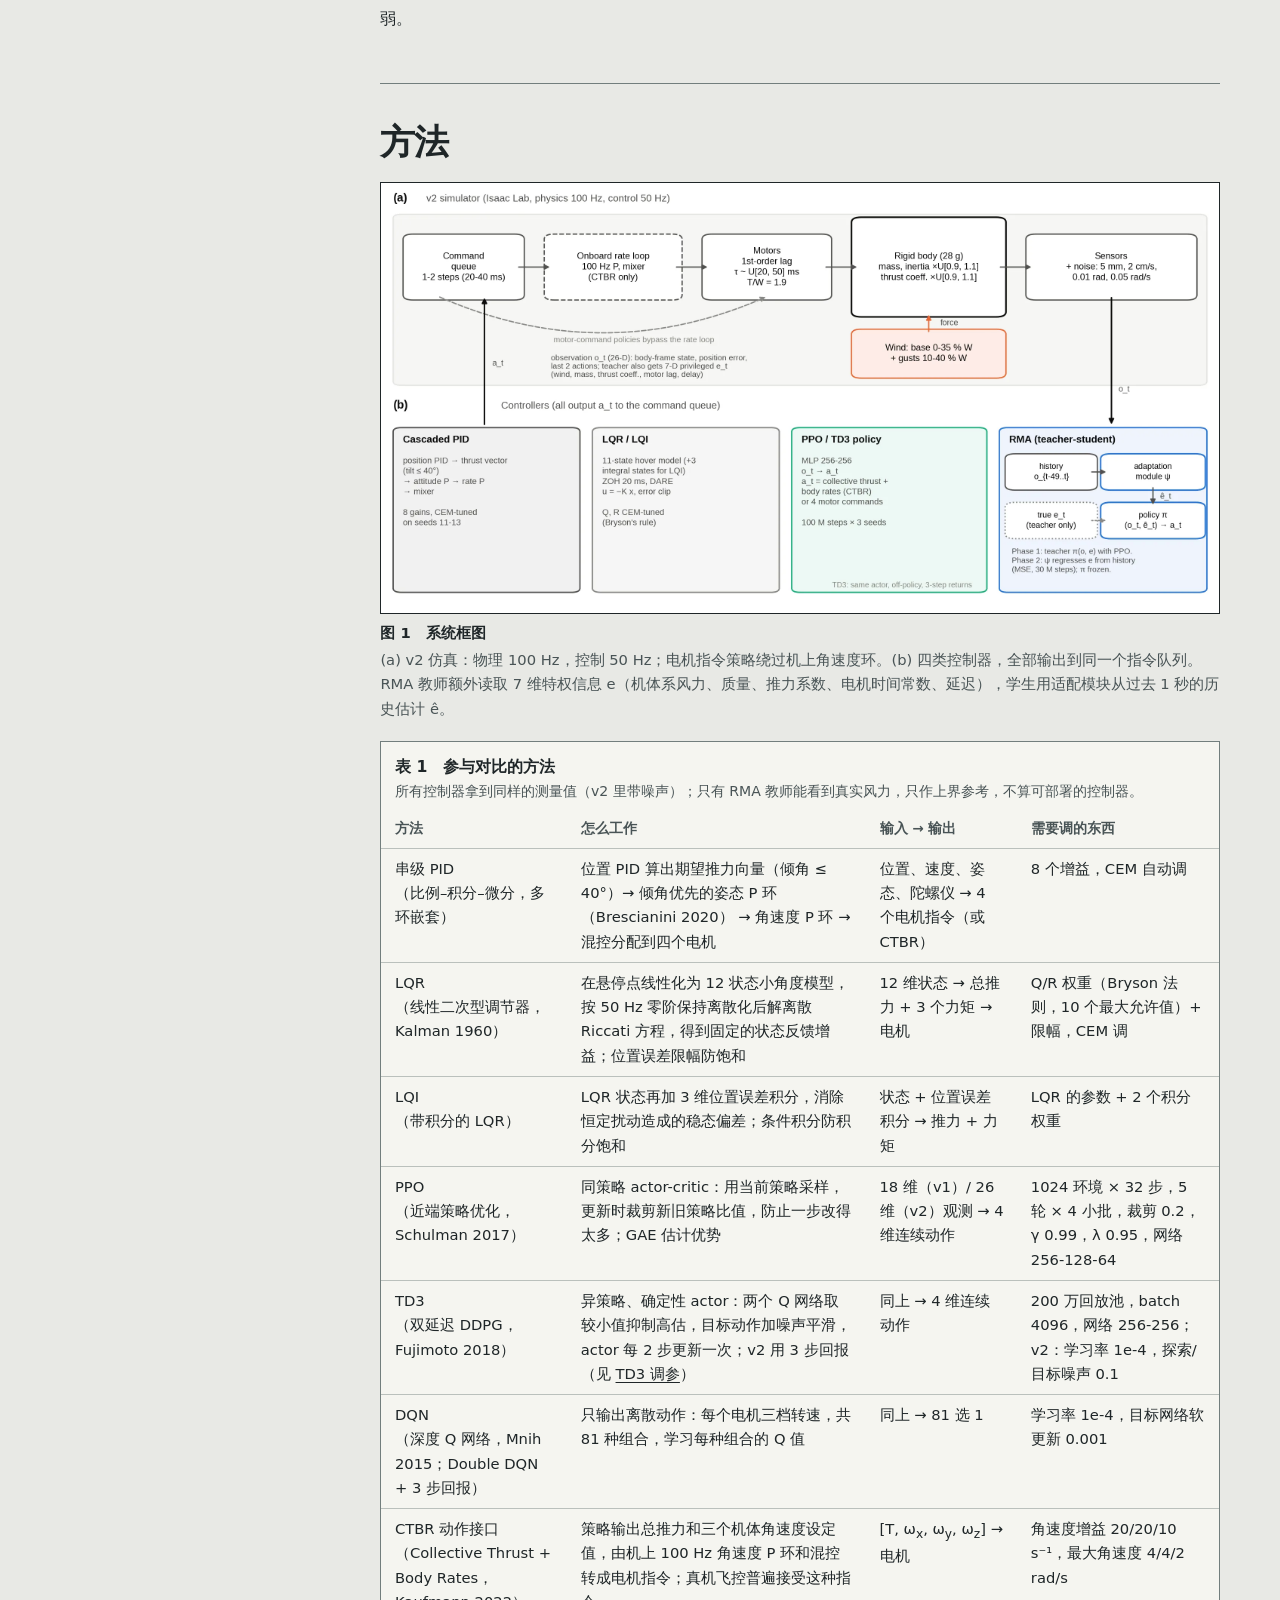
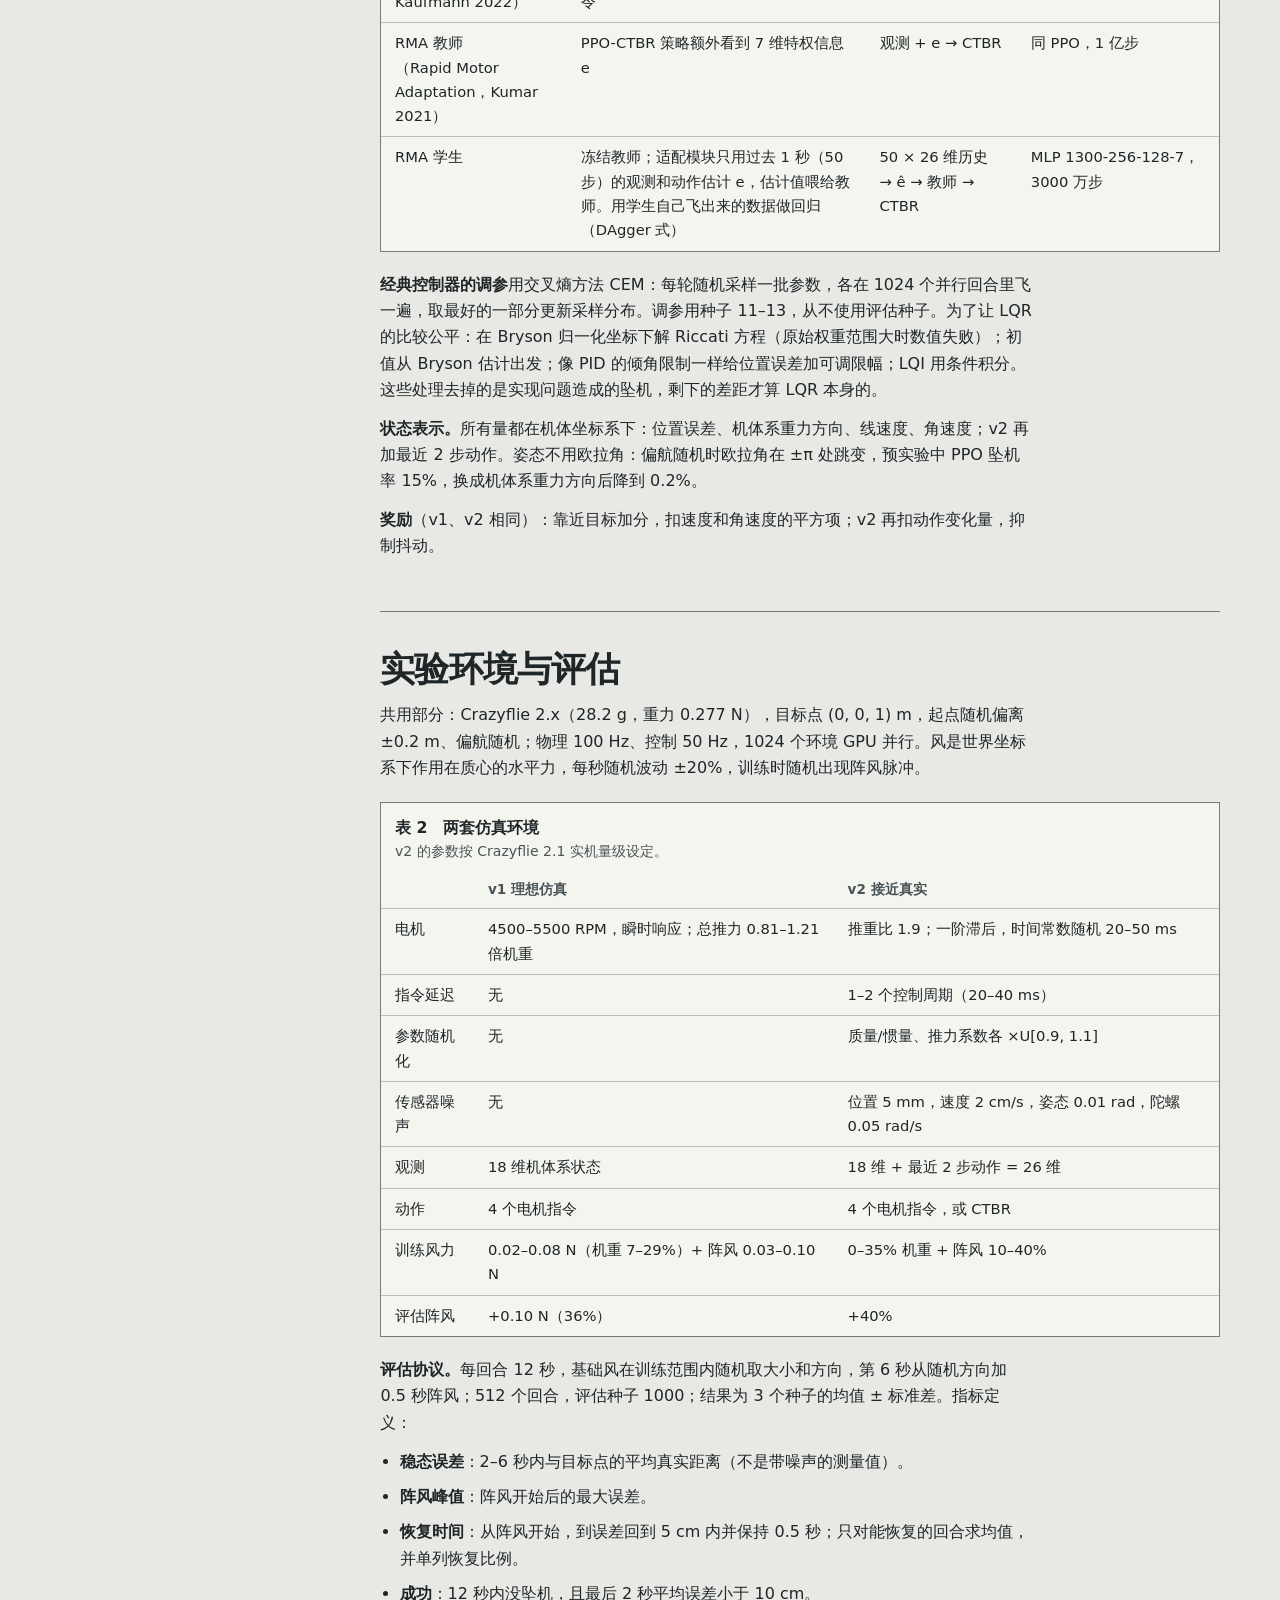
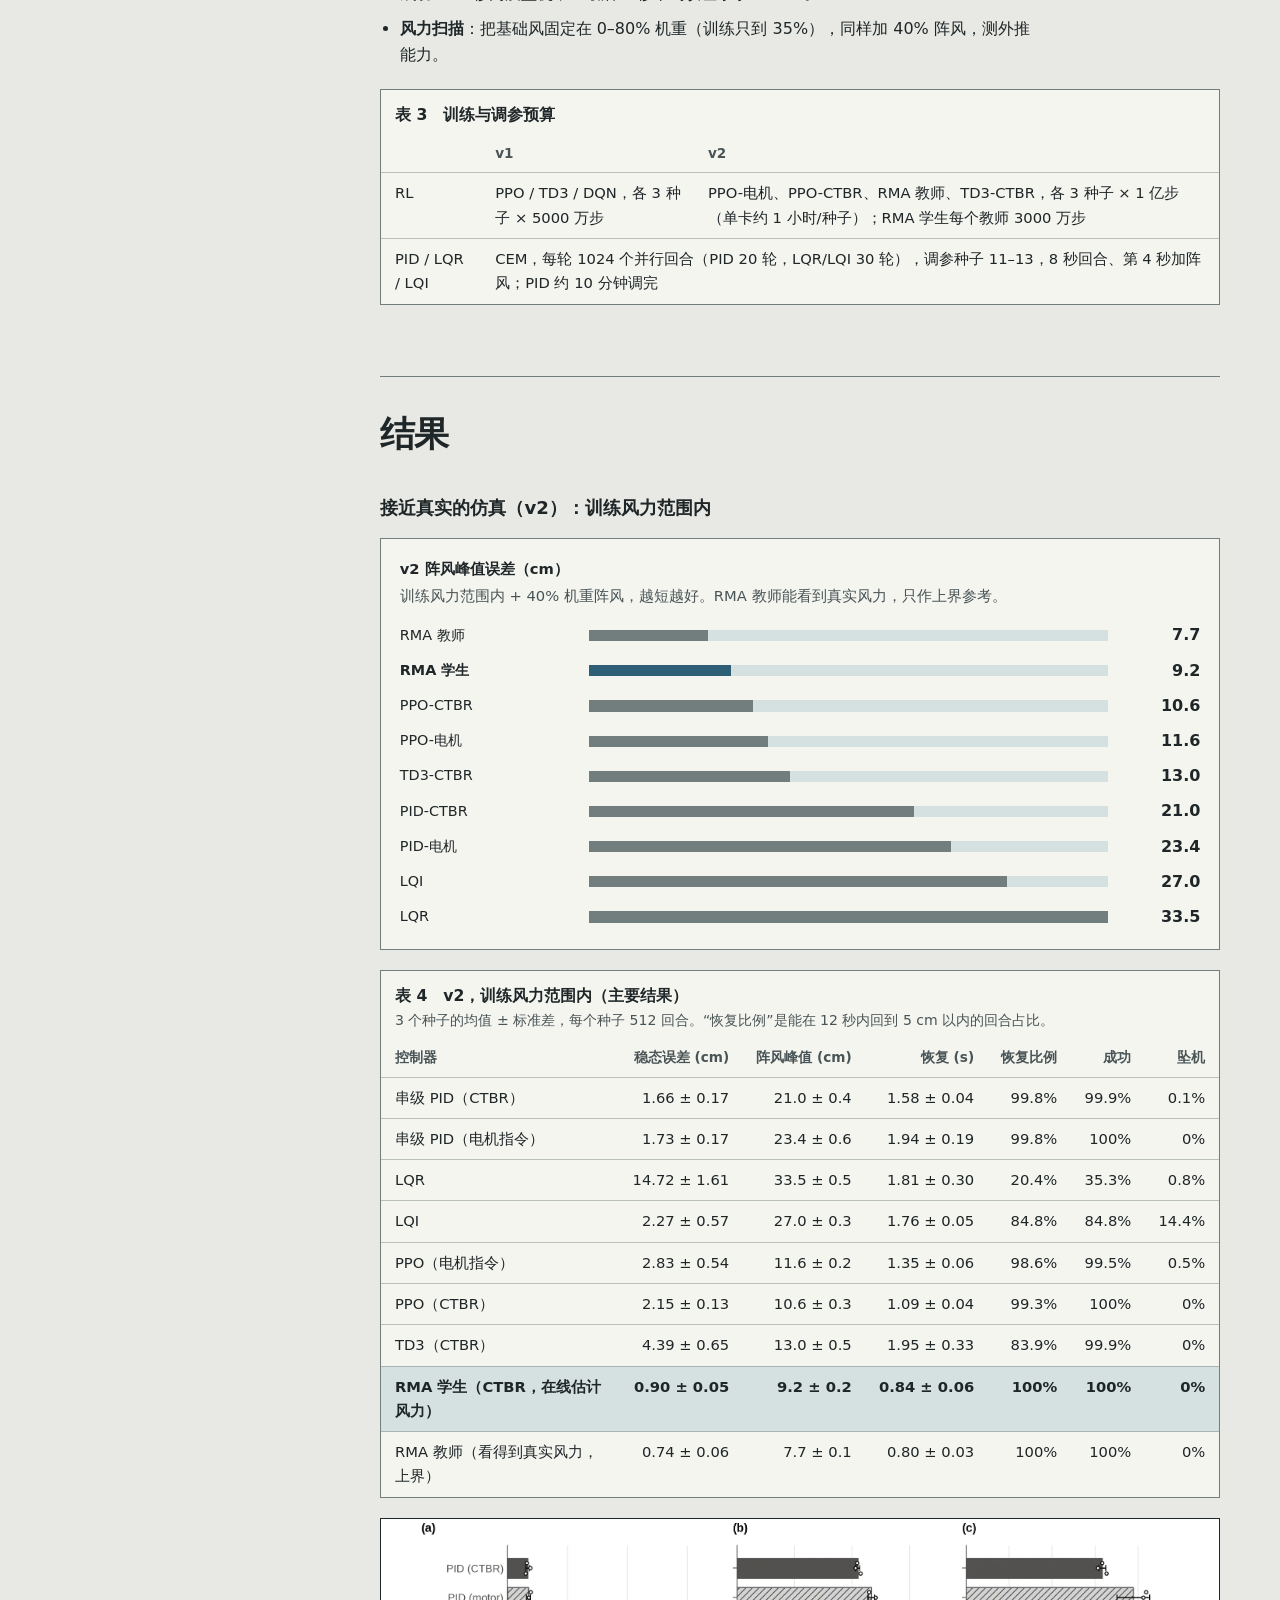
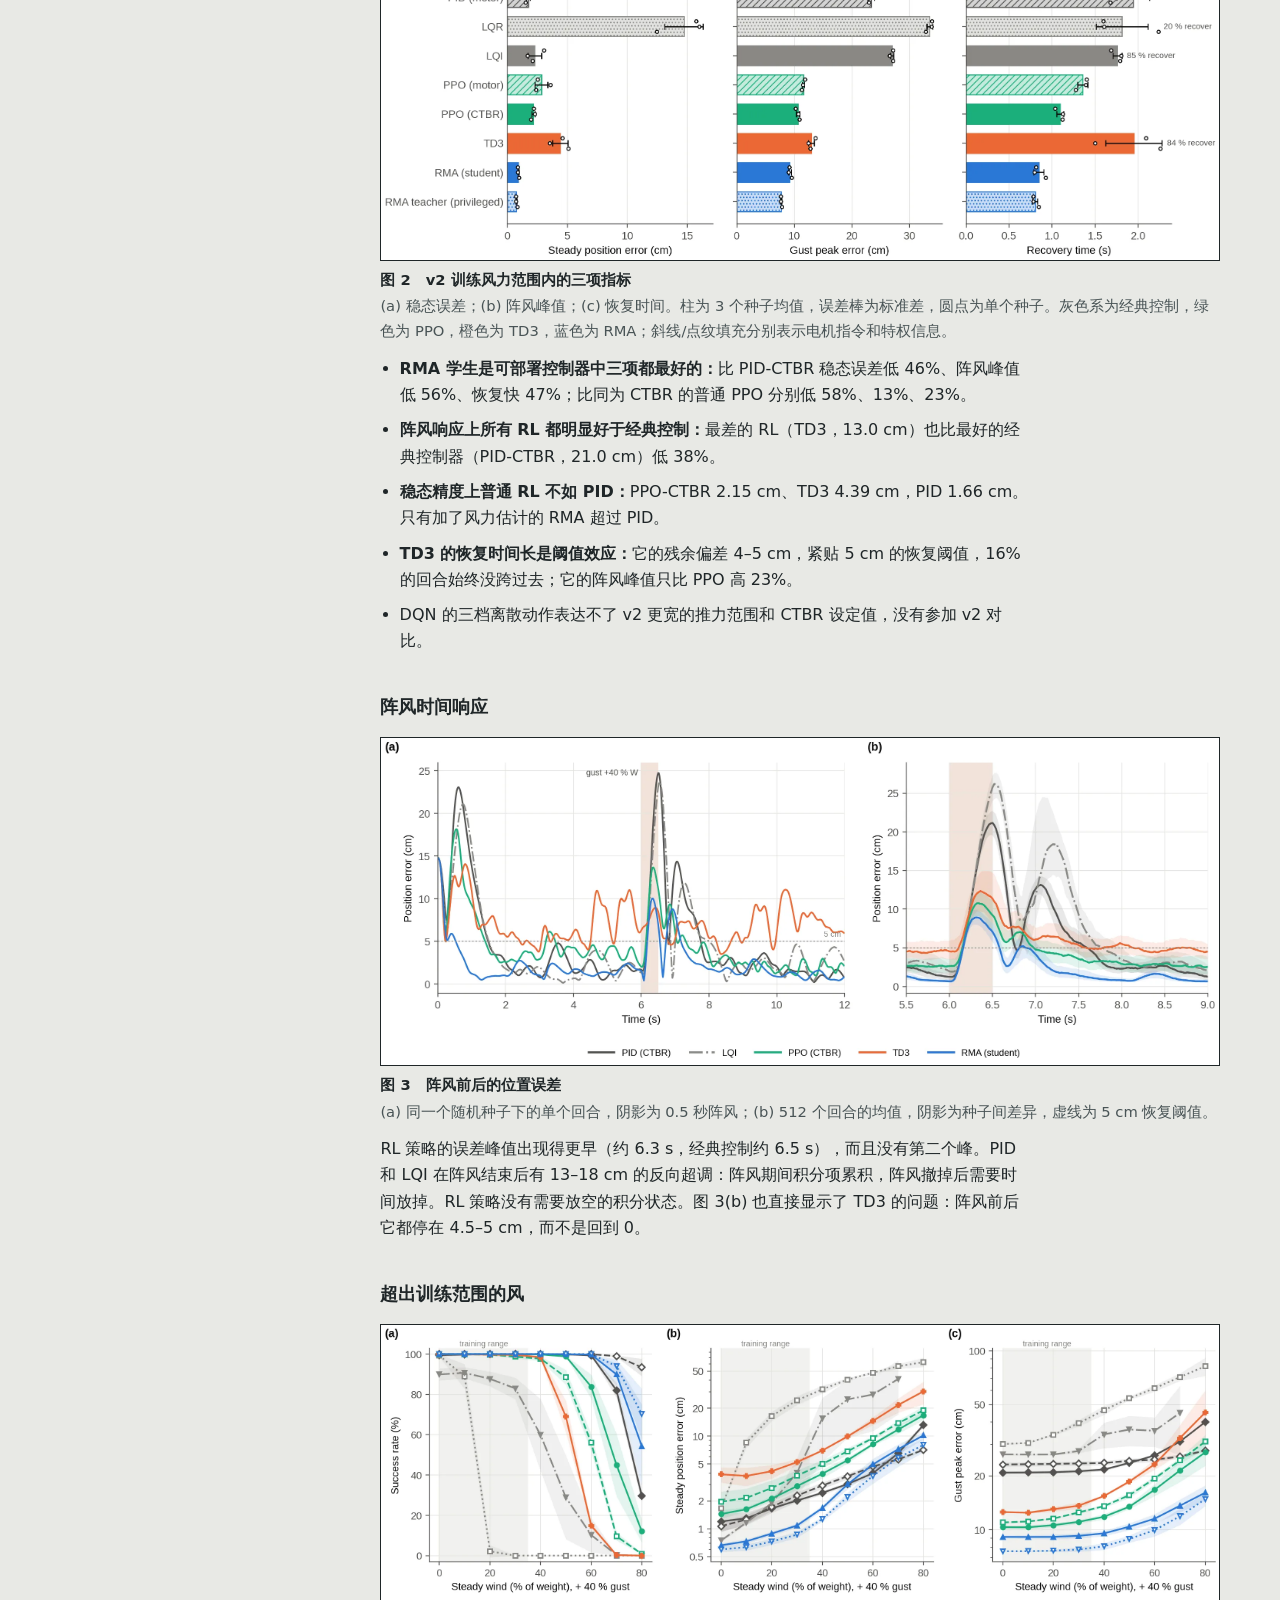
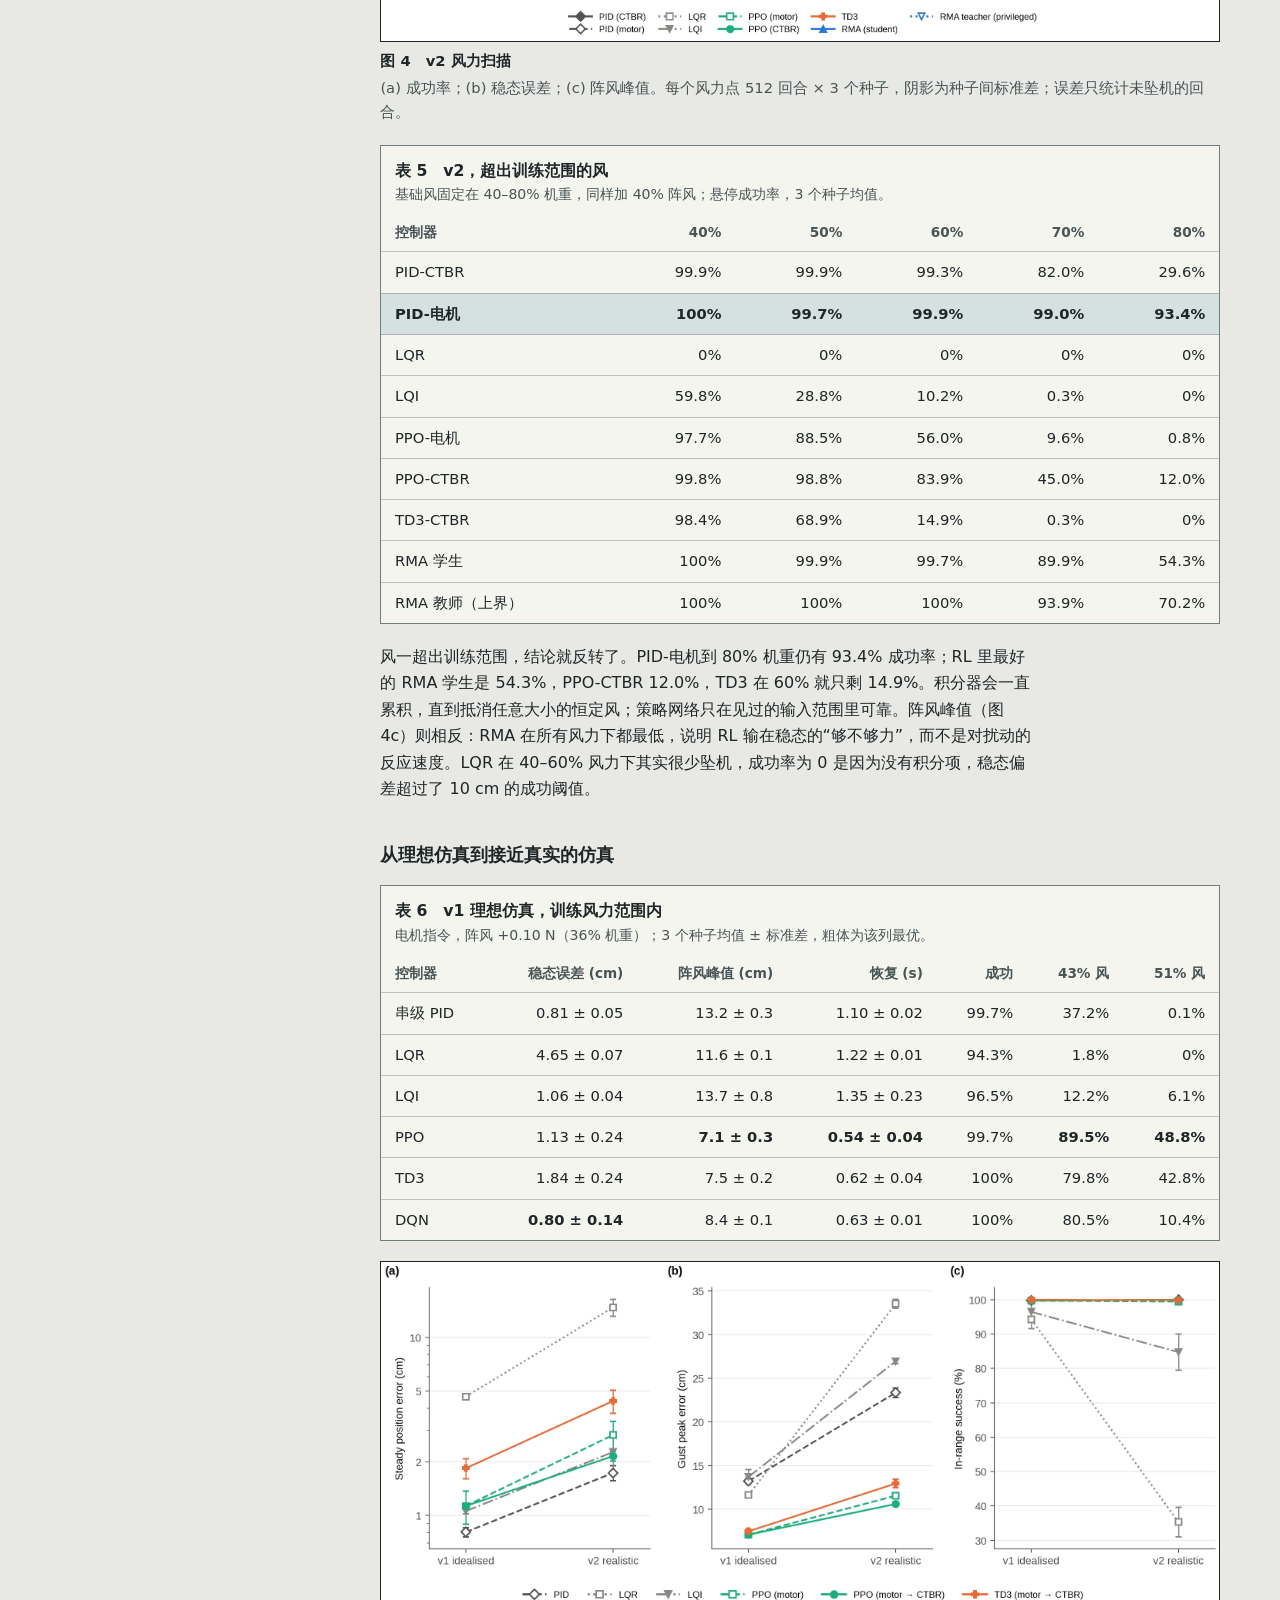
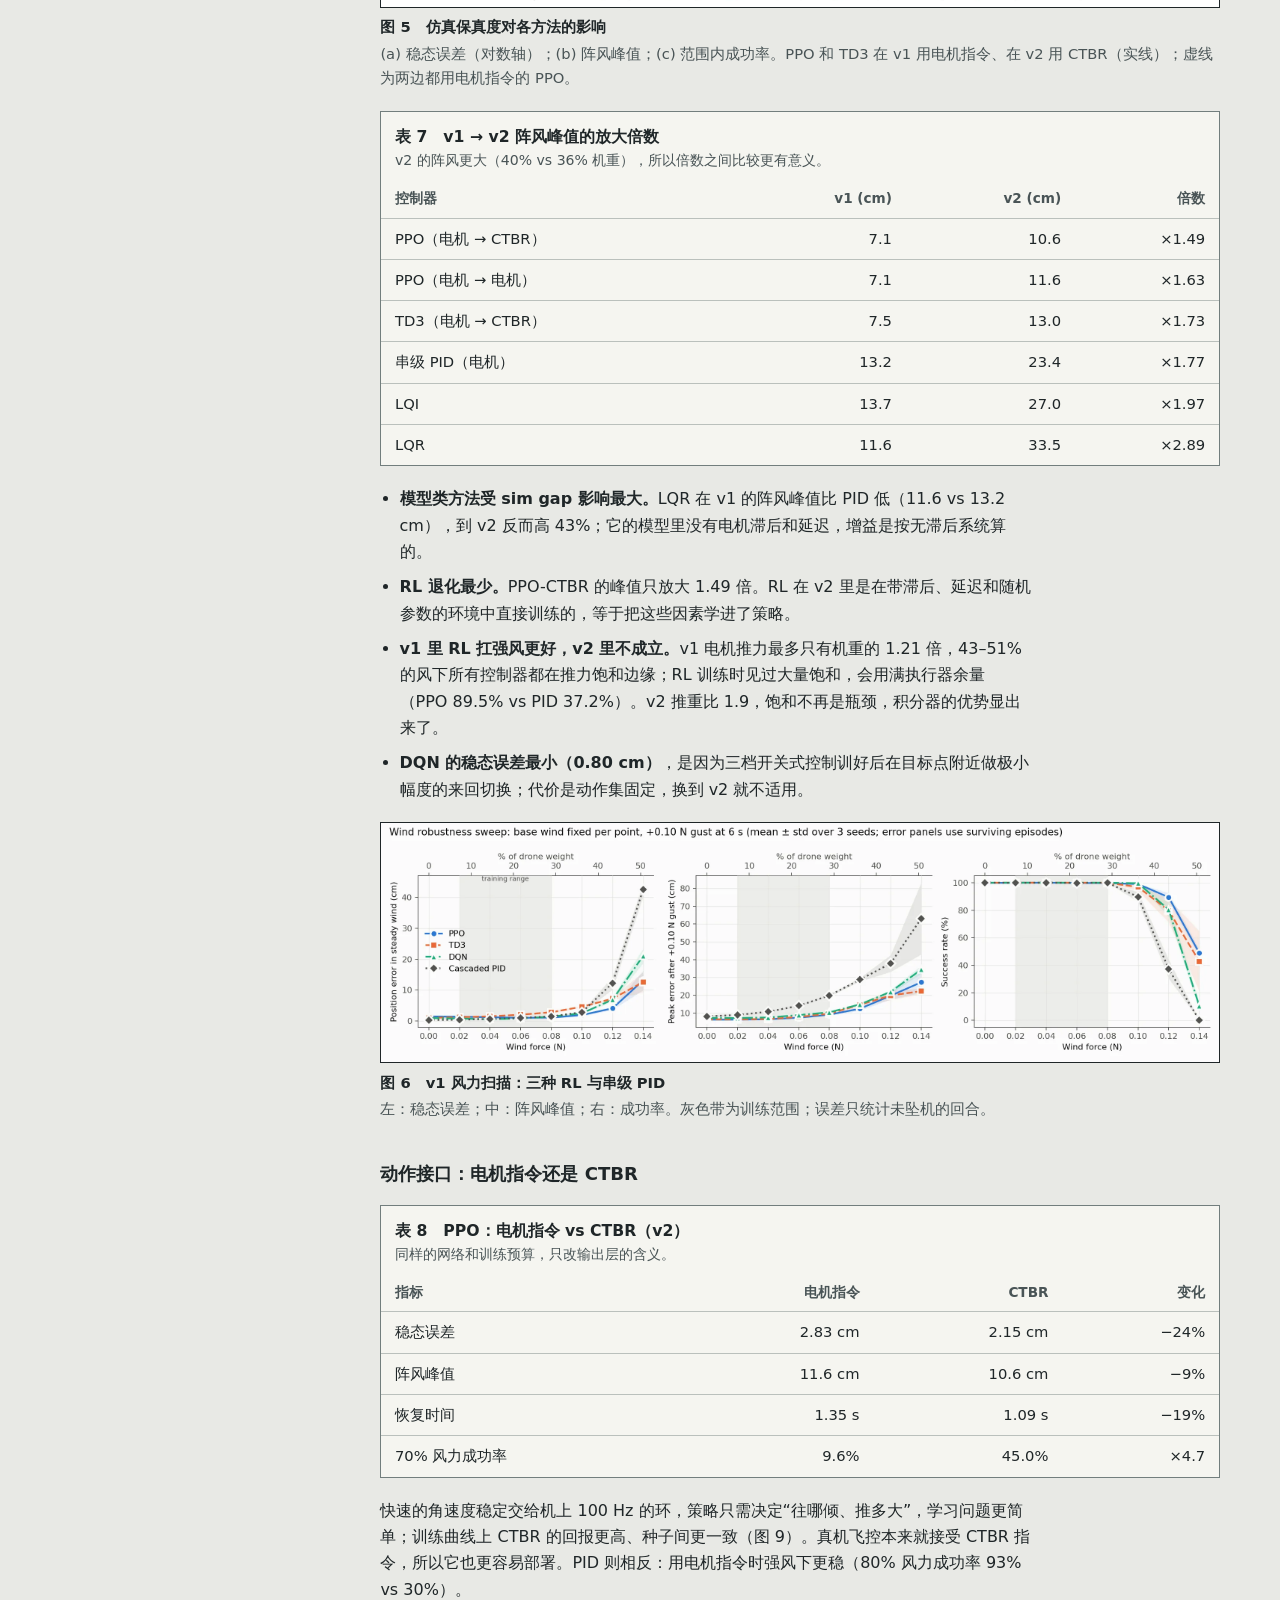
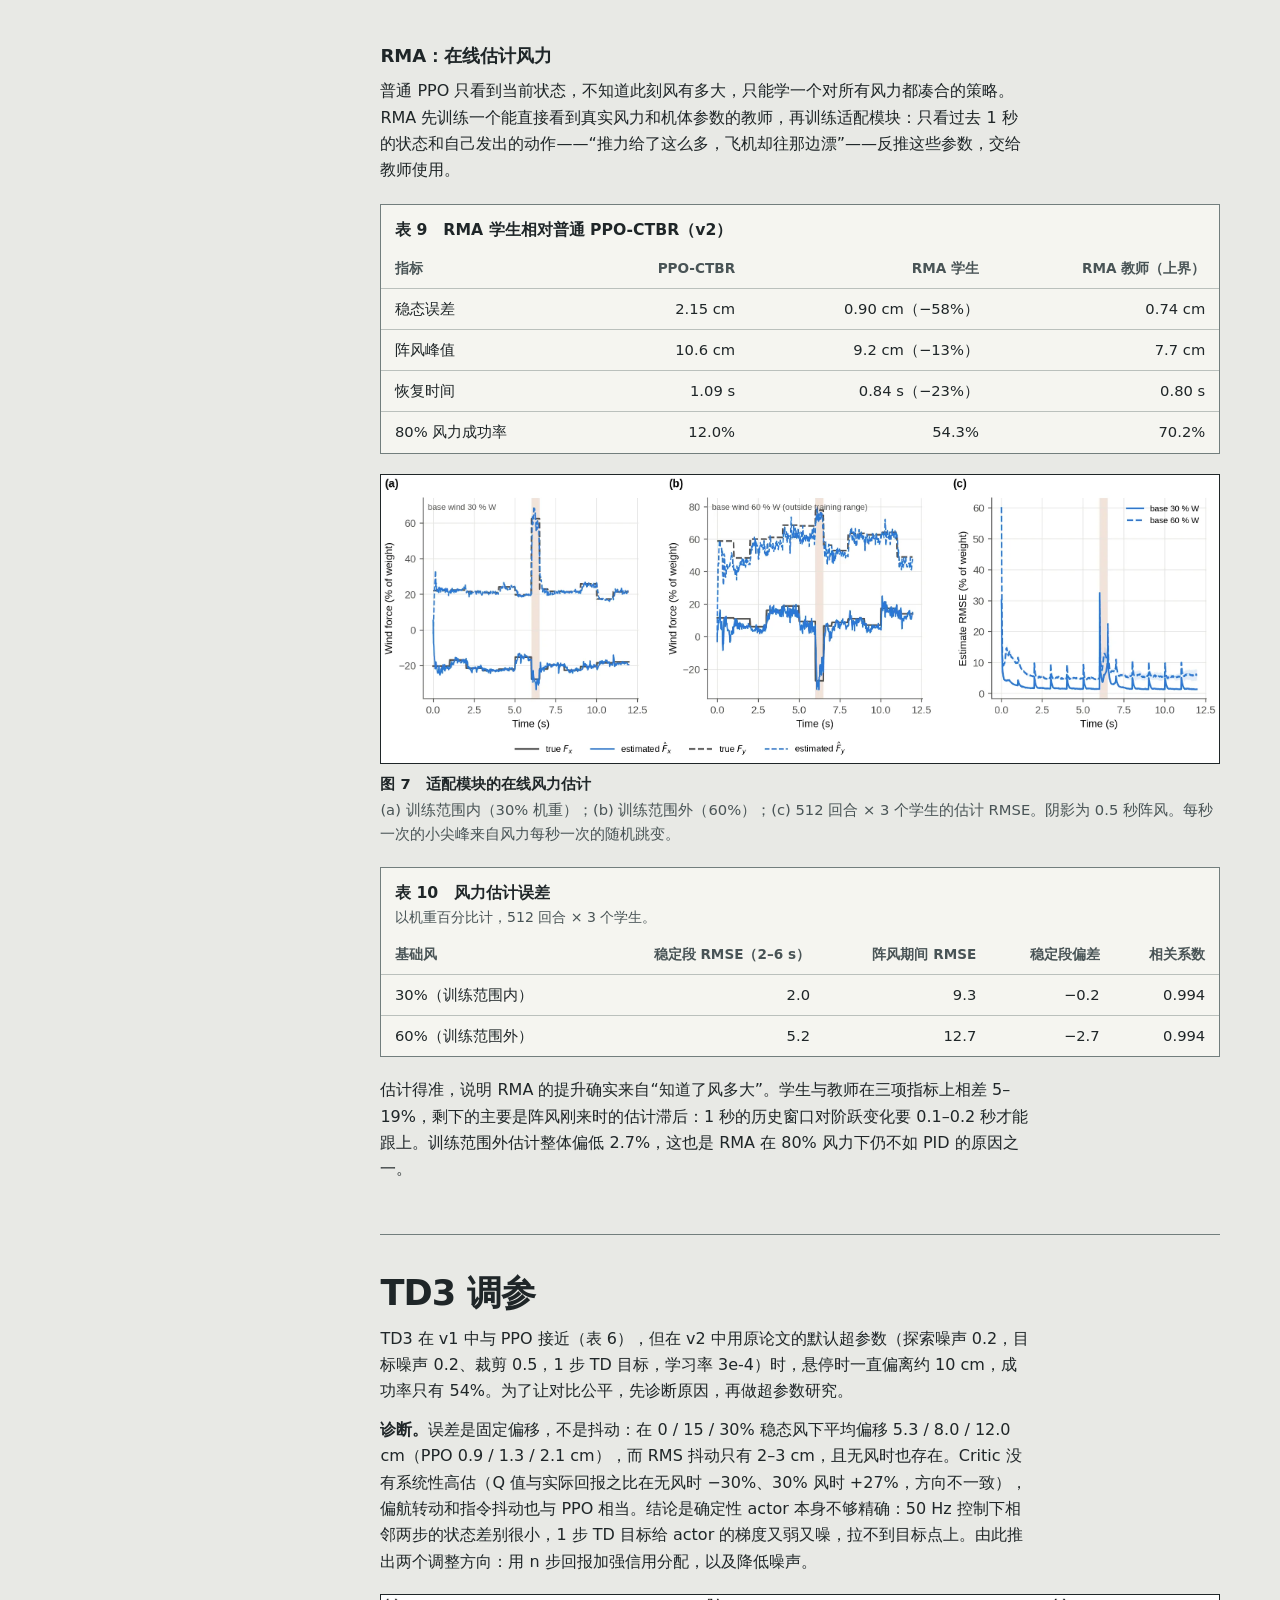
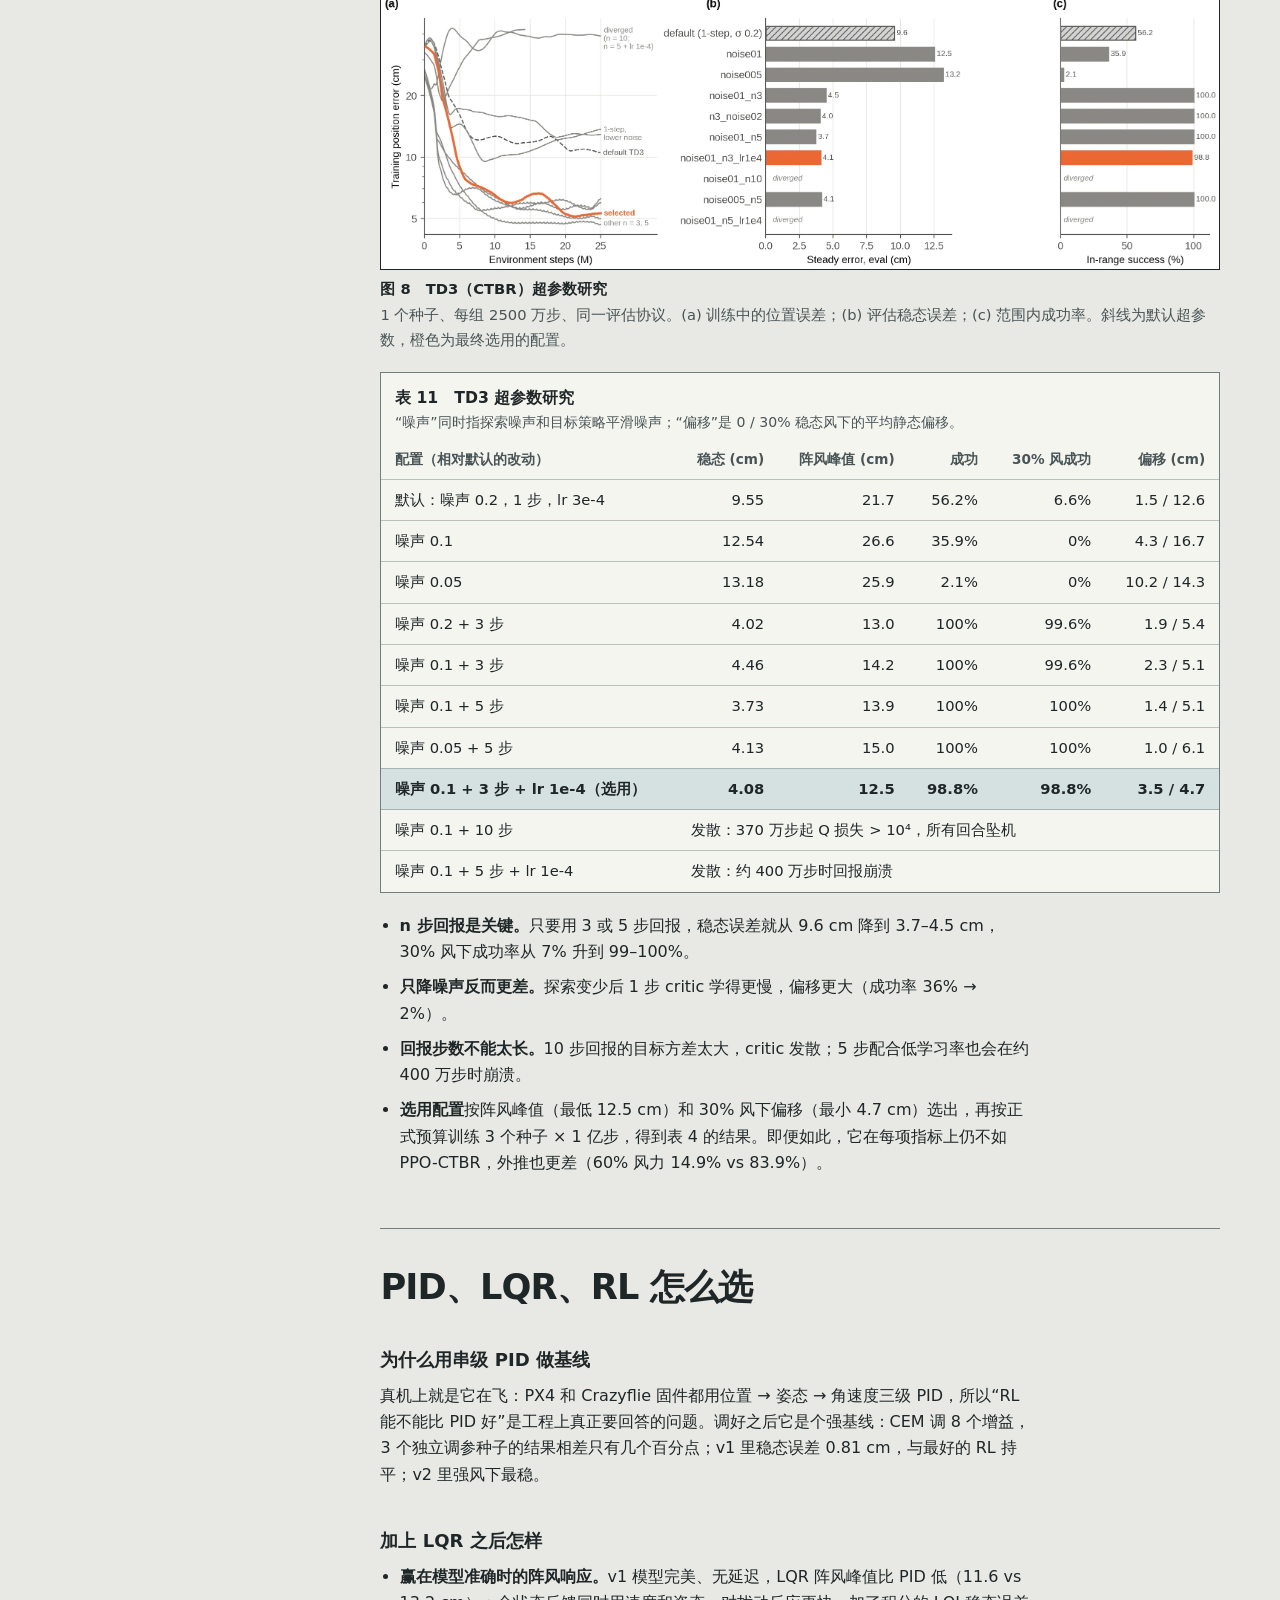
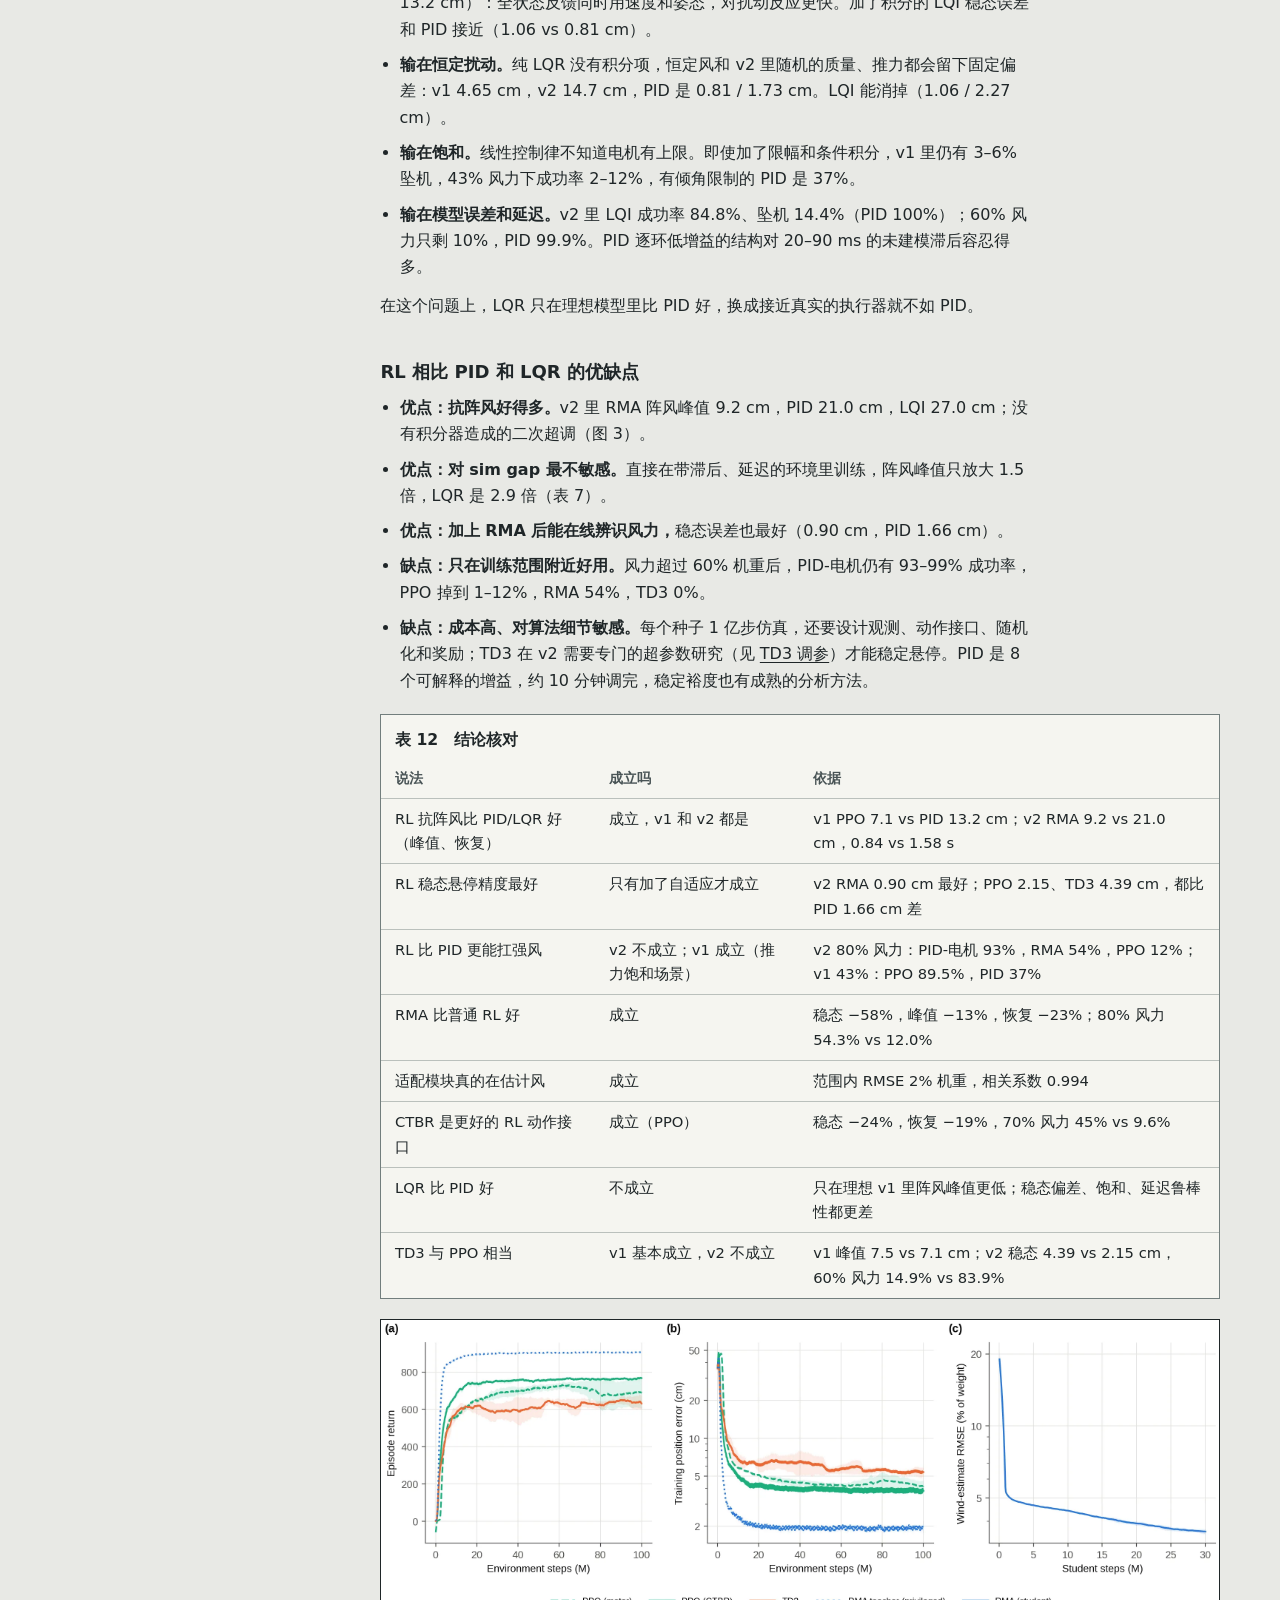
==== commit ef566b2f: "RL page: project-style prose with paper-style figures; feature Insight and EgoHalo first Co-Authored" ====
--- a/projects/drone-hover-rl/index.html
+++ b/projects/drone-hover-rl/index.html
@@ -64,70 +64,52 @@
       <div class="case-layout">
         <nav class="toc" aria-label="章节目录">
           <ul>
-            <li><a href="#abstract">摘要</a></li>
-            <li><a href="#intro">1 引言</a></li>
-            <li><a href="#related">2 相关工作</a></li>
-            <li><a href="#method">3 方法</a></li>
-            <li><a href="#setup">4 实验设置</a></li>
-            <li><a href="#results">5 结果</a></li>
-            <li><a href="#td3">6 TD3 超参数研究</a></li>
-            <li><a href="#discussion">7 讨论：PID、LQR、RL</a></li>
-            <li><a href="#limits">8 局限</a></li>
-            <li><a href="#refs">参考文献</a></li>
+            <li><a href="#problem">要解决的问题</a></li>
+            <li><a href="#method">方法</a></li>
+            <li><a href="#setup">实验环境与评估</a></li>
+            <li><a href="#results">结果</a></li>
+            <li><a href="#td3">TD3 调参</a></li>
+            <li><a href="#discussion">PID、LQR、RL 怎么选</a></li>
+            <li><a href="#limits">局限</a></li>
           </ul>
         </nav>
         <div class="case-text">
 
-          <section class="chapter" id="abstract" tabindex="-1">
-            <h2>摘要</h2>
-            <p>四旋翼的抗风悬停在工程上通常由串级 PID 完成，学术上则有 LQR 和强化学习（RL）两条路线，但三者很少在同一仿真、同一评估协议、同样的调参预算下比较。本文在 Isaac Lab 中搭建两套风扰悬停环境：v1 为理想执行器，v2 加入一阶电机滞后、指令延迟、质量与推力随机化和传感器噪声。对比对象为 CEM 自动调参的串级 PID、LQR、LQI，以及 PPO、TD3、DQN 和 RMA 风自适应教师–学生策略，每个控制器 3 个种子 × 512 个评估回合。结果：(1) 训练风力范围内，RMA 学生策略的稳态误差、阵风峰值和恢复时间分别比 PID 低 46%、56%、47%；(2) 风力超出训练范围后结论反转，80% 机重稳态风下 PID 成功率 93.4%，最好的 RL 策略 54.3%；(3) LQR/LQI 只在理想模型中有优势，加入执行器滞后后最脆弱；(4) TD3 在 v2 中的稳态偏差来自 1 步 TD 目标给 actor 的梯度过弱，改用 3 步回报后成功率从约 55% 升到 99.9%，但仍不及 PPO。</p>
-          </section>
-
-          <section class="chapter" id="intro" tabindex="-1">
-            <h2>1 引言</h2>
-            <p>悬停是四旋翼最基本的任务。风对机体的作用近似为一个未知、时变的外力：稳定风造成恒定偏差，阵风造成瞬时大偏离。PX4、Crazyflie 等开源飞控用位置–姿态–角速度三级串级 PID 处理它，靠积分项抵消恒定风；模型类方法（LQR）利用全状态反馈更快地响应扰动，但依赖模型；RL 策略可以直接从仿真数据学到非线性反馈，近年在四旋翼上已有不少成功案例 [7][8][9]。</p>
-            <p>已有对比往往只覆盖其中两类，或者在理想仿真中进行，RL 的优势是否在执行器滞后和延迟下仍然成立并不清楚。本文要回答三个问题：</p>
-            <ul class="plain-list">
-              <li><strong>Q1</strong>：在同样的调参/训练预算下，RL 比调好的串级 PID 和 LQR 好在哪里、差在哪里？</li>
-              <li><strong>Q2</strong>：从理想仿真换到接近真实的仿真（sim gap），各类方法的性能分别损失多少？</li>
-              <li><strong>Q3</strong>：让 RL 在线估计风力（RMA）、或换一种动作接口（CTBR），能补上多少差距？</li>
-            </ul>
-            <p><strong>贡献</strong>：一套开源的两级保真度风扰悬停基准，所有方法共享观测、评估种子和成功判据；全部控制器的 3 种子对比（表 3–6，图 2–5）；一个 RMA 风力估计器，在训练范围内以 2% 机重的 RMSE 跟踪真实风力（图 7）；对 TD3 在 v2 中失效的诊断和 10 组超参数研究（图 8，表 10）。</p>
-          </section>
-
-          <section class="chapter" id="related" tabindex="-1">
-            <h2>2 相关工作</h2>
-            <ul class="plain-list">
-              <li><strong>经典四旋翼控制。</strong>串级 PID 是 PX4 和 Crazyflie 固件的默认结构；Brescianini 和 D'Andrea 提出倾角优先的姿态控制 [4]，本文 PID 的姿态环采用这一思路。Bouabdallah 等在微型四旋翼上比较过 PID 和 LQ 控制 [3]，结论是 LQ 对模型误差更敏感，与本文 v2 的结果一致。</li>
-              <li><strong>RL 低层控制。</strong>Hwangbo 等首次用 RL 策略直接输出四旋翼电机推力 [7]；Molchanov 等通过参数随机化把一个策略迁移到多种实机 [8]；Kaufmann 等比较了不同动作接口，发现集体推力 + 机体角速度（CTBR）在性能和迁移性之间折中最好 [9]，本文第 5.4 节在抗风任务上复现了这一点。</li>
-              <li><strong>在线自适应。</strong>RMA [10] 用教师–学生方式让策略从历史观测中隐式估计环境参数，最早用于足式机器人；Neural-Fly [11] 在强风中在线学习气动残差。经典控制一侧有扰动观测器（DOB）和增量非线性动态逆（INDI）[12]，本文未纳入（见第 8 节）。</li>
-            </ul>
+          <section class="chapter" id="problem" tabindex="-1">
+            <h2>要解决的问题</h2>
+            <p>风对四旋翼近似是一个未知、时变的外力：稳定风让飞机偏在一边，阵风让它瞬间被推开。真机飞控（PX4、Crazyflie）用串级 PID 加积分项处理；LQR 靠全状态反馈反应更快，但依赖模型；RL 策略能从仿真里直接学非线性反馈。三者很少在同一仿真、同一评估协议、同样的调参预算下比过，所以我搭了这套对比，想弄清三件事：</p>
+            <ul class="plain-list">
+              <li>调好的 PID 和 LQR 与 RL 相比，各自赢在哪、输在哪？</li>
+              <li>从理想仿真换到有电机滞后、延迟和噪声的仿真，各方法掉多少？</li>
+              <li>让 RL 在线估计风力（RMA）或换成 CTBR 动作接口，能补回多少？</li>
+            </ul>
+            <p>结论先放在这里：训练风力范围内，RMA 自适应策略比 PID 的稳态误差、阵风峰值、恢复时间分别低 46%、56%、47%；风一超出训练范围就反过来，80% 机重的风下 PID 成功率 93.4%，最好的 RL 只有 54.3%。LQR 只在理想模型里有优势，加上执行器滞后后最脆弱。</p>
           </section>
 
           <section class="chapter" id="method" tabindex="-1">
-            <h2>3 方法</h2>
+            <h2>方法</h2>
             <figure class="case-media">
               <a class="screenshot-link" href="../../assets/project-media/hover-f1-system.webp" aria-label="打开原图 · 图 1 系统框图"><img src="../../assets/project-media/hover-f1-system.webp" width="2220" height="1140" loading="lazy" decoding="async" alt="上半部分是 v2 仿真信号流：指令队列（1 到 2 步延迟）→ 机上角速度环（仅 CTBR）→ 一阶滞后电机（时间常数 20 到 50 ms，推重比 1.9）→ 刚体（质量和推力系数随机 ±10%），风力作用在刚体上（基础风 0 到 35% 机重加阵风 10 到 40%）→ 带噪声的传感器 → 观测。下半部分是四类控制器：串级 PID、LQR/LQI、PPO/TD3 策略、RMA 教师–学生（历史 50 步 → 适配模块估计环境参数 → 策略）。"></a>
               <figcaption><strong class="insight-media-title">图 1　系统框图</strong>(a) v2 仿真：物理 100 Hz，控制 50 Hz；电机指令策略绕过机上角速度环。(b) 四类控制器，全部输出到同一个指令队列。RMA 教师额外读取 7 维特权信息 e（机体系风力、质量、推力系数、电机时间常数、延迟），学生用适配模块从过去 1 秒的历史估计 ê。</figcaption>
             </figure>
             <figure class="data-table"><table><caption><strong>表 1　参与对比的方法</strong>所有控制器拿到同样的测量值（v2 里带噪声）；只有 RMA 教师能看到真实风力，只作上界参考，不算可部署的控制器。</caption><thead><tr><th>方法</th><th>怎么工作</th><th>输入 → 输出</th><th>需要调的东西</th></tr></thead><tbody>
-              <tr><td>串级 PID<br>（比例–积分–微分，多环嵌套）</td><td>位置 PID 算出期望推力向量（倾角 ≤ 40°）→ 倾角优先的姿态 P 环 [4] → 角速度 P 环 → 混控分配到四个电机</td><td>位置、速度、姿态、陀螺仪 → 4 个电机指令（或 CTBR）</td><td>8 个增益，CEM 自动调</td></tr>
-              <tr><td>LQR<br>（线性二次型调节器 [1]）</td><td>在悬停点线性化为 12 状态小角度模型，按 50 Hz 零阶保持离散化后解离散 Riccati 方程，得到固定的状态反馈增益；位置误差限幅防饱和</td><td>12 维状态 → 总推力 + 3 个力矩 → 电机</td><td>Q/R 权重（Bryson 法则 [2]，10 个最大允许值）+ 限幅，CEM 调</td></tr>
+              <tr><td>串级 PID<br>（比例–积分–微分，多环嵌套）</td><td>位置 PID 算出期望推力向量（倾角 ≤ 40°）→ 倾角优先的姿态 P 环（Brescianini 2020） → 角速度 P 环 → 混控分配到四个电机</td><td>位置、速度、姿态、陀螺仪 → 4 个电机指令（或 CTBR）</td><td>8 个增益，CEM 自动调</td></tr>
+              <tr><td>LQR<br>（线性二次型调节器，Kalman 1960）</td><td>在悬停点线性化为 12 状态小角度模型，按 50 Hz 零阶保持离散化后解离散 Riccati 方程，得到固定的状态反馈增益；位置误差限幅防饱和</td><td>12 维状态 → 总推力 + 3 个力矩 → 电机</td><td>Q/R 权重（Bryson 法则，10 个最大允许值）+ 限幅，CEM 调</td></tr>
               <tr><td>LQI<br>（带积分的 LQR）</td><td>LQR 状态再加 3 维位置误差积分，消除恒定扰动造成的稳态偏差；条件积分防积分饱和</td><td>状态 + 位置误差积分 → 推力 + 力矩</td><td>LQR 的参数 + 2 个积分权重</td></tr>
-              <tr><td>PPO<br>（近端策略优化 [5]）</td><td>同策略 actor-critic：用当前策略采样，更新时裁剪新旧策略比值，防止一步改得太多；GAE 估计优势</td><td>18 维（v1）/ 26 维（v2）观测 → 4 维连续动作</td><td>1024 环境 × 32 步，5 轮 × 4 小批，裁剪 0.2，γ 0.99，λ 0.95，网络 256-128-64</td></tr>
-              <tr><td>TD3<br>（双延迟 DDPG [6]）</td><td>异策略、确定性 actor：两个 Q 网络取较小值抑制高估，目标动作加噪声平滑，actor 每 2 步更新一次；v2 用 3 步回报（第 6 节）</td><td>同上 → 4 维连续动作</td><td>200 万回放池，batch 4096，网络 256-256；v2：学习率 1e-4，探索/目标噪声 0.1</td></tr>
-              <tr><td>DQN<br>（深度 Q 网络 [13]，Double DQN [14] + 3 步回报）</td><td>只输出离散动作：每个电机三档转速，共 81 种组合，学习每种组合的 Q 值</td><td>同上 → 81 选 1</td><td>学习率 1e-4，目标网络软更新 0.001</td></tr>
-              <tr><td>CTBR 动作接口<br>（Collective Thrust + Body Rates [9]）</td><td>策略输出总推力和三个机体角速度设定值，由机上 100 Hz 角速度 P 环和混控转成电机指令；真机飞控普遍接受这种指令</td><td>[T, ω<sub>x</sub>, ω<sub>y</sub>, ω<sub>z</sub>] → 电机</td><td>角速度增益 20/20/10 s⁻¹，最大角速度 4/4/2 rad/s</td></tr>
-              <tr><td>RMA 教师<br>（Rapid Motor Adaptation [10]）</td><td>PPO-CTBR 策略额外看到 7 维特权信息 e</td><td>观测 + e → CTBR</td><td>同 PPO，1 亿步</td></tr>
-              <tr><td>RMA 学生</td><td>冻结教师；适配模块只用过去 1 秒（50 步）的观测和动作估计 e，估计值喂给教师。用学生自己飞出来的数据做回归（DAgger 式 [15]）</td><td>50 × 26 维历史 → ê → 教师 → CTBR</td><td>MLP 1300-256-128-7，3000 万步</td></tr>
-            </tbody></table></figure>
-            <p><strong>经典控制器的调参</strong>用交叉熵方法 CEM [16]：每轮随机采样一批参数，各在 1024 个并行回合里飞一遍，取最好的一部分更新采样分布。调参用种子 11–13，从不使用评估种子。为了让 LQR 的比较公平：在 Bryson 归一化坐标下解 Riccati 方程（原始权重范围大时数值失败）；初值从 Bryson 估计出发；像 PID 的倾角限制一样给位置误差加可调限幅；LQI 用条件积分。这些处理去掉的是实现问题造成的坠机，剩下的差距才算 LQR 本身的。</p>
+              <tr><td>PPO<br>（近端策略优化，Schulman 2017）</td><td>同策略 actor-critic：用当前策略采样，更新时裁剪新旧策略比值，防止一步改得太多；GAE 估计优势</td><td>18 维（v1）/ 26 维（v2）观测 → 4 维连续动作</td><td>1024 环境 × 32 步，5 轮 × 4 小批，裁剪 0.2，γ 0.99，λ 0.95，网络 256-128-64</td></tr>
+              <tr><td>TD3<br>（双延迟 DDPG，Fujimoto 2018）</td><td>异策略、确定性 actor：两个 Q 网络取较小值抑制高估，目标动作加噪声平滑，actor 每 2 步更新一次；v2 用 3 步回报（见 <a href="#td3">TD3 调参</a>）</td><td>同上 → 4 维连续动作</td><td>200 万回放池，batch 4096，网络 256-256；v2：学习率 1e-4，探索/目标噪声 0.1</td></tr>
+              <tr><td>DQN<br>（深度 Q 网络，Mnih 2015；Double DQN + 3 步回报）</td><td>只输出离散动作：每个电机三档转速，共 81 种组合，学习每种组合的 Q 值</td><td>同上 → 81 选 1</td><td>学习率 1e-4，目标网络软更新 0.001</td></tr>
+              <tr><td>CTBR 动作接口<br>（Collective Thrust + Body Rates，Kaufmann 2022）</td><td>策略输出总推力和三个机体角速度设定值，由机上 100 Hz 角速度 P 环和混控转成电机指令；真机飞控普遍接受这种指令</td><td>[T, ω<sub>x</sub>, ω<sub>y</sub>, ω<sub>z</sub>] → 电机</td><td>角速度增益 20/20/10 s⁻¹，最大角速度 4/4/2 rad/s</td></tr>
+              <tr><td>RMA 教师<br>（Rapid Motor Adaptation，Kumar 2021）</td><td>PPO-CTBR 策略额外看到 7 维特权信息 e</td><td>观测 + e → CTBR</td><td>同 PPO，1 亿步</td></tr>
+              <tr><td>RMA 学生</td><td>冻结教师；适配模块只用过去 1 秒（50 步）的观测和动作估计 e，估计值喂给教师。用学生自己飞出来的数据做回归（DAgger 式）</td><td>50 × 26 维历史 → ê → 教师 → CTBR</td><td>MLP 1300-256-128-7，3000 万步</td></tr>
+            </tbody></table></figure>
+            <p><strong>经典控制器的调参</strong>用交叉熵方法 CEM：每轮随机采样一批参数，各在 1024 个并行回合里飞一遍，取最好的一部分更新采样分布。调参用种子 11–13，从不使用评估种子。为了让 LQR 的比较公平：在 Bryson 归一化坐标下解 Riccati 方程（原始权重范围大时数值失败）；初值从 Bryson 估计出发；像 PID 的倾角限制一样给位置误差加可调限幅；LQI 用条件积分。这些处理去掉的是实现问题造成的坠机，剩下的差距才算 LQR 本身的。</p>
             <p><strong>状态表示。</strong>所有量都在机体坐标系下：位置误差、机体系重力方向、线速度、角速度；v2 再加最近 2 步动作。姿态不用欧拉角：偏航随机时欧拉角在 ±π 处跳变，预实验中 PPO 坠机率 15%，换成机体系重力方向后降到 0.2%。</p>
             <p><strong>奖励</strong>（v1、v2 相同）：靠近目标加分，扣速度和角速度的平方项；v2 再扣动作变化量，抑制抖动。</p>
           </section>
 
           <section class="chapter" id="setup" tabindex="-1">
-            <h2>4 实验设置</h2>
+            <h2>实验环境与评估</h2>
             <p>共用部分：Crazyflie 2.x（28.2 g，重力 0.277 N），目标点 (0, 0, 1) m，起点随机偏离 ±0.2 m、偏航随机；物理 100 Hz、控制 50 Hz，1024 个环境 GPU 并行。风是世界坐标系下作用在质心的水平力，每秒随机波动 ±20%，训练时随机出现阵风脉冲。</p>
             <figure class="data-table"><table><caption><strong>表 2　两套仿真环境</strong>v2 的参数按 Crazyflie 2.1 实机量级设定。</caption><thead><tr><th></th><th>v1 理想仿真</th><th>v2 接近真实</th></tr></thead><tbody>
               <tr><td>电机</td><td>4500–5500 RPM，瞬时响应；总推力 0.81–1.21 倍机重</td><td>推重比 1.9；一阶滞后，时间常数随机 20–50 ms</td></tr>
@@ -154,8 +136,8 @@
           </section>
 
           <section class="chapter" id="results" tabindex="-1">
-            <h2>5 结果</h2>
-            <h3>5.1 接近真实的仿真（v2）：训练风力范围内</h3>
+            <h2>结果</h2>
+            <h3>接近真实的仿真（v2）：训练风力范围内</h3>
             <figure class="case-media bar-compare">
               <figcaption><strong class="insight-media-title">v2 阵风峰值误差（cm）</strong>训练风力范围内 + 40% 机重阵风，越短越好。RMA 教师能看到真实风力，只作上界参考。</figcaption>
               <dl>
@@ -193,14 +175,14 @@
               <li>DQN 的三档离散动作表达不了 v2 更宽的推力范围和 CTBR 设定值，没有参加 v2 对比。</li>
             </ul>
 
-            <h3>5.2 阵风时间响应</h3>
+            <h3>阵风时间响应</h3>
             <figure class="case-media">
               <a class="screenshot-link" href="../../assets/project-media/hover-f5-time-response.webp" aria-label="打开原图 · 图 3 时间响应"><img src="../../assets/project-media/hover-f5-time-response.webp" width="2182" height="851" loading="lazy" decoding="async" alt="(a) 单个回合 0 到 12 秒的位置误差曲线：起飞阶段 PID 和 LQI 有约 20 cm 的超调；第 6 秒阵风时 PID 峰值约 25 cm，随后在 7 秒附近还有约 14 cm 的二次超调；PPO 峰值约 14 cm，RMA 约 10 cm；TD3 全程在 5 到 10 cm 之间波动。(b) 512 回合平均的 5.5 到 9 秒放大：LQI 峰值约 26 cm、PID 约 21 cm，二者在 7.0 到 7.2 秒还有 13 到 18 cm 的第二个峰；TD3 约 12 cm、PPO 约 11 cm、RMA 约 9 cm，RL 曲线没有第二个峰；TD3 在阵风前后都停在约 4.5 到 5 cm。"></a>
               <figcaption><strong class="insight-media-title">图 3　阵风前后的位置误差</strong>(a) 同一个随机种子下的单个回合，阴影为 0.5 秒阵风；(b) 512 个回合的均值，阴影为种子间差异，虚线为 5 cm 恢复阈值。</figcaption>
             </figure>
             <p>RL 策略的误差峰值出现得更早（约 6.3 s，经典控制约 6.5 s），而且没有第二个峰。PID 和 LQI 在阵风结束后有 13–18 cm 的反向超调：阵风期间积分项累积，阵风撤掉后需要时间放掉。RL 策略没有需要放空的积分状态。图 3(b) 也直接显示了 TD3 的问题：阵风前后它都停在 4.5–5 cm，而不是回到 0。</p>
 
-            <h3>5.3 超出训练范围的风</h3>
+            <h3>超出训练范围的风</h3>
             <figure class="case-media">
               <a class="screenshot-link" href="../../assets/project-media/hover-f3-v2-wind-sweep.webp" aria-label="打开原图 · 图 4 v2 风力扫描"><img src="../../assets/project-media/hover-f3-v2-wind-sweep.webp" width="2276" height="860" loading="lazy" decoding="async" alt="三张图横轴都是稳态风力 0 到 80% 机重，灰色带为训练范围 0 到 35%。(a) 成功率：LQR 在 20% 起为 0，LQI 在 30% 后快速下降；TD3 在 50% 跌到约 69%、60% 约 15%；PPO-电机 60% 约 56%，PPO-CTBR 70% 约 45%；PID-CTBR 70% 约 82%、80% 约 30%；RMA 学生 80% 约 54%；PID-电机 80% 仍约 93%。(b) 稳态误差（对数轴）随风力单调上升，RMA 在 40% 以内最低，60% 以后 PID-电机最低。(c) 阵风峰值（对数轴），RMA 学生在所有风力下都最低，约 9 到 16 cm。"></a>
               <figcaption><strong class="insight-media-title">图 4　v2 风力扫描</strong>(a) 成功率；(b) 稳态误差；(c) 阵风峰值。每个风力点 512 回合 × 3 个种子，阴影为种子间标准差；误差只统计未坠机的回合。</figcaption>
@@ -218,7 +200,7 @@
             </tbody></table></figure>
             <p>风一超出训练范围，结论就反转了。PID-电机到 80% 机重仍有 93.4% 成功率；RL 里最好的 RMA 学生是 54.3%，PPO-CTBR 12.0%，TD3 在 60% 就只剩 14.9%。积分器会一直累积，直到抵消任意大小的恒定风；策略网络只在见过的输入范围里可靠。阵风峰值（图 4c）则相反：RMA 在所有风力下都最低，说明 RL 输在稳态的“够不够力”，而不是对扰动的反应速度。LQR 在 40–60% 风力下其实很少坠机，成功率为 0 是因为没有积分项，稳态偏差超过了 10 cm 的成功阈值。</p>
 
-            <h3>5.4 从理想仿真到接近真实的仿真</h3>
+            <h3>从理想仿真到接近真实的仿真</h3>
             <figure class="data-table"><table><caption><strong>表 6　v1 理想仿真，训练风力范围内</strong>电机指令，阵风 +0.10 N（36% 机重）；3 个种子均值 ± 标准差，粗体为该列最优。</caption><thead><tr><th>控制器</th><th class="num">稳态误差 (cm)</th><th class="num">阵风峰值 (cm)</th><th class="num">恢复 (s)</th><th class="num">成功</th><th class="num">43% 风</th><th class="num">51% 风</th></tr></thead><tbody>
               <tr><td>串级 PID</td><td class="num">0.81 ± 0.05</td><td class="num">13.2 ± 0.3</td><td class="num">1.10 ± 0.02</td><td class="num">99.7%</td><td class="num">37.2%</td><td class="num">0.1%</td></tr>
               <tr><td>LQR</td><td class="num">4.65 ± 0.07</td><td class="num">11.6 ± 0.1</td><td class="num">1.22 ± 0.01</td><td class="num">94.3%</td><td class="num">1.8%</td><td class="num">0%</td></tr>
@@ -250,7 +232,7 @@
               <figcaption><strong class="insight-media-title">图 6　v1 风力扫描：三种 RL 与串级 PID</strong>左：稳态误差；中：阵风峰值；右：成功率。灰色带为训练范围；误差只统计未坠机的回合。</figcaption>
             </figure>
 
-            <h3>5.5 动作接口：电机指令还是 CTBR</h3>
+            <h3>动作接口：电机指令还是 CTBR</h3>
             <figure class="data-table"><table><caption><strong>表 8　PPO：电机指令 vs CTBR（v2）</strong>同样的网络和训练预算，只改输出层的含义。</caption><thead><tr><th>指标</th><th class="num">电机指令</th><th class="num">CTBR</th><th class="num">变化</th></tr></thead><tbody>
               <tr><td>稳态误差</td><td class="num">2.83 cm</td><td class="num">2.15 cm</td><td class="num">−24%</td></tr>
               <tr><td>阵风峰值</td><td class="num">11.6 cm</td><td class="num">10.6 cm</td><td class="num">−9%</td></tr>
@@ -259,7 +241,7 @@
             </tbody></table></figure>
             <p>快速的角速度稳定交给机上 100 Hz 的环，策略只需决定“往哪倾、推多大”，学习问题更简单；训练曲线上 CTBR 的回报更高、种子间更一致（图 9）。真机飞控本来就接受 CTBR 指令，所以它也更容易部署。PID 则相反：用电机指令时强风下更稳（80% 风力成功率 93% vs 30%）。</p>
 
-            <h3>5.6 RMA：在线估计风力</h3>
+            <h3>RMA：在线估计风力</h3>
             <p>普通 PPO 只看到当前状态，不知道此刻风有多大，只能学一个对所有风力都凑合的策略。RMA 先训练一个能直接看到真实风力和机体参数的教师，再训练适配模块：只看过去 1 秒的状态和自己发出的动作——“推力给了这么多，飞机却往那边漂”——反推这些参数，交给教师使用。</p>
             <figure class="data-table"><table><caption><strong>表 9　RMA 学生相对普通 PPO-CTBR（v2）</strong></caption><thead><tr><th>指标</th><th class="num">PPO-CTBR</th><th class="num">RMA 学生</th><th class="num">RMA 教师（上界）</th></tr></thead><tbody>
               <tr><td>稳态误差</td><td class="num">2.15 cm</td><td class="num">0.90 cm（−58%）</td><td class="num">0.74 cm</td></tr>
@@ -279,8 +261,8 @@
           </section>
 
           <section class="chapter" id="td3" tabindex="-1">
-            <h2>6 TD3 超参数研究</h2>
-            <p>TD3 在 v1 中与 PPO 接近（表 6），但在 v2 中用原论文的默认超参数 [6]（探索噪声 0.2，目标噪声 0.2、裁剪 0.5，1 步 TD 目标，学习率 3e-4）时，悬停时一直偏离约 10 cm，成功率只有 54%。为了让对比公平，先诊断原因，再做超参数研究。</p>
+            <h2>TD3 调参</h2>
+            <p>TD3 在 v1 中与 PPO 接近（表 6），但在 v2 中用原论文的默认超参数（探索噪声 0.2，目标噪声 0.2、裁剪 0.5，1 步 TD 目标，学习率 3e-4）时，悬停时一直偏离约 10 cm，成功率只有 54%。为了让对比公平，先诊断原因，再做超参数研究。</p>
             <p><strong>诊断。</strong>误差是固定偏移，不是抖动：在 0 / 15 / 30% 稳态风下平均偏移 5.3 / 8.0 / 12.0 cm（PPO 0.9 / 1.3 / 2.1 cm），而 RMS 抖动只有 2–3 cm，且无风时也存在。Critic 没有系统性高估（Q 值与实际回报之比在无风时 −30%、30% 风时 +27%，方向不一致），偏航转动和指令抖动也与 PPO 相当。结论是确定性 actor 本身不够精确：50 Hz 控制下相邻两步的状态差别很小，1 步 TD 目标给 actor 的梯度又弱又噪，拉不到目标点上。由此推出两个调整方向：用 n 步回报加强信用分配，以及降低噪声。</p>
             <figure class="case-media">
               <a class="screenshot-link" href="../../assets/project-media/hover-f8-td3-study.webp" aria-label="打开原图 · 图 8 TD3 超参数研究"><img src="../../assets/project-media/hover-f8-td3-study.webp" width="2259" height="737" loading="lazy" decoding="async" alt="(a) 10 组配置在 2500 万步内的训练位置误差曲线：默认配置停在约 11 cm；只降噪声的两组停在 13 到 14 cm；所有 3 步和 5 步回报的配置都降到 5 到 7 cm；10 步回报和 5 步加学习率 1e-4 两组发散。橙色为选用配置，最终约 5 cm。(b) 评估稳态误差：默认 9.6 cm，只降噪声 12.5 和 13.2 cm，n 步回报各组 3.7 到 4.5 cm，选用配置 4.1 cm。(c) 范围内成功率：默认 56%，只降噪声 36% 和 2%，n 步回报各组 99 到 100%。"></a>
@@ -307,7 +289,7 @@
           </section>
 
           <section class="chapter" id="discussion" tabindex="-1">
-            <h2>7 讨论：PID、LQR、RL 怎么选</h2>
+            <h2>PID、LQR、RL 怎么选</h2>
             <h3>为什么用串级 PID 做基线</h3>
             <p>真机上就是它在飞：PX4 和 Crazyflie 固件都用位置 → 姿态 → 角速度三级 PID，所以“RL 能不能比 PID 好”是工程上真正要回答的问题。调好之后它是个强基线：CEM 调 8 个增益，3 个独立调参种子的结果相差只有几个百分点；v1 里稳态误差 0.81 cm，与最好的 RL 持平；v2 里强风下最稳。</p>
             <h3>加上 LQR 之后怎样</h3>
@@ -324,7 +306,7 @@
               <li><strong>优点：对 sim gap 最不敏感。</strong>直接在带滞后、延迟的环境里训练，阵风峰值只放大 1.5 倍，LQR 是 2.9 倍（表 7）。</li>
               <li><strong>优点：加上 RMA 后能在线辨识风力，</strong>稳态误差也最好（0.90 cm，PID 1.66 cm）。</li>
               <li><strong>缺点：只在训练范围附近好用。</strong>风力超过 60% 机重后，PID-电机仍有 93–99% 成功率，PPO 掉到 1–12%，RMA 54%，TD3 0%。</li>
-              <li><strong>缺点：成本高、对算法细节敏感。</strong>每个种子 1 亿步仿真，还要设计观测、动作接口、随机化和奖励；TD3 在 v2 需要专门的超参数研究（第 6 节）才能稳定悬停。PID 是 8 个可解释的增益，约 10 分钟调完，稳定裕度也有成熟的分析方法。</li>
+              <li><strong>缺点：成本高、对算法细节敏感。</strong>每个种子 1 亿步仿真，还要设计观测、动作接口、随机化和奖励；TD3 在 v2 需要专门的超参数研究（见 <a href="#td3">TD3 调参</a>）才能稳定悬停。PID 是 8 个可解释的增益，约 10 分钟调完，稳定裕度也有成熟的分析方法。</li>
             </ul>
             <figure class="data-table"><table><caption><strong>表 12　结论核对</strong></caption><thead><tr><th>说法</th><th>成立吗</th><th>依据</th></tr></thead><tbody>
               <tr><td>RL 抗阵风比 PID/LQR 好（峰值、恢复）</td><td>成立，v1 和 v2 都是</td><td>v1 PPO 7.1 vs PID 13.2 cm；v2 RMA 9.2 vs 21.0 cm，0.84 vs 1.58 s</td></tr>
@@ -347,35 +329,13 @@
           </section>
 
           <section class="chapter" id="limits" tabindex="-1">
-            <h2>8 局限</h2>
+            <h2>局限</h2>
             <ul class="plain-list">
               <li><strong>只在仿真里。</strong>风被简化成作用在质心的水平力，没有桨叶气动、地面效应和风对姿态的力矩；还没上实机。</li>
               <li><strong>DQN 没有参加 v2 对比。</strong>三档离散动作表达不了 v2 更宽的推力范围，需要重新设计动作集。</li>
-              <li><strong>RL 的强风结论依赖训练分布。</strong>训练风力扩大到 0–80% 后 RL 在强风下会怎样，本文没有测。</li>
+              <li><strong>RL 的强风结论依赖训练分布。</strong>训练风力扩大到 0–80% 后 RL 在强风下会怎样，还没有测。</li>
               <li><strong>TD3 超参数研究只用 1 个种子、2500 万步。</strong>n 步回报各组之间的差别（3.7–4.5 cm）与正式训练的种子间标准差（0.65 cm）相当，组间排序不一定稳定；结论“n 步回报是关键”在所有组上一致。</li>
-              <li><strong>没有和自适应经典控制比。</strong>扰动观测器（DOB）、增量非线性动态逆（INDI）[12] 也能在线补偿风力，可能是 RMA 更直接的对手。</li>
-            </ul>
-          </section>
-
-          <section class="chapter" id="refs" tabindex="-1">
-            <h2>参考文献</h2>
-            <ul class="plain-list" lang="en">
-              <li>[1] R. E. Kalman. Contributions to the theory of optimal control. Boletín de la Sociedad Matemática Mexicana, 1960.</li>
-              <li>[2] A. E. Bryson, Y.-C. Ho. Applied Optimal Control. Hemisphere, 1975.</li>
-              <li>[3] S. Bouabdallah, A. Noth, R. Siegwart. PID vs LQ control techniques applied to an indoor micro quadrotor. IROS, 2004.</li>
-              <li>[4] D. Brescianini, R. D'Andrea. Tilt-prioritized quadrocopter attitude control. IEEE Transactions on Control Systems Technology, 2020.</li>
-              <li>[5] J. Schulman, F. Wolski, P. Dhariwal, A. Radford, O. Klimov. Proximal policy optimization algorithms. arXiv:1707.06347, 2017.</li>
-              <li>[6] S. Fujimoto, H. van Hoof, D. Meger. Addressing function approximation error in actor-critic methods. ICML, 2018.</li>
-              <li>[7] J. Hwangbo, I. Sa, R. Siegwart, M. Hutter. Control of a quadrotor with reinforcement learning. IEEE Robotics and Automation Letters, 2017.</li>
-              <li>[8] A. Molchanov et al. Sim-to-(multi)-real: transfer of low-level robust control policies to multiple quadrotors. IROS, 2019.</li>
-              <li>[9] E. Kaufmann, L. Bauersfeld, D. Scaramuzza. A benchmark comparison of learned control policies for agile quadrotor flight. ICRA, 2022.</li>
-              <li>[10] A. Kumar, Z. Fu, D. Pathak, J. Malik. RMA: Rapid motor adaptation for legged robots. RSS, 2021.</li>
-              <li>[11] M. O'Connell et al. Neural-Fly enables rapid learning for agile flight in strong winds. Science Robotics, 2022.</li>
-              <li>[12] E. J. J. Smeur, Q. Chu, G. C. H. E. de Croon. Adaptive incremental nonlinear dynamic inversion for attitude control of micro air vehicles. Journal of Guidance, Control, and Dynamics, 2016.</li>
-              <li>[13] V. Mnih et al. Human-level control through deep reinforcement learning. Nature, 2015.</li>
-              <li>[14] H. van Hasselt, A. Guez, D. Silver. Deep reinforcement learning with double Q-learning. AAAI, 2016.</li>
-              <li>[15] S. Ross, G. Gordon, D. Bagnell. A reduction of imitation learning and structured prediction to no-regret online learning. AISTATS, 2011.</li>
-              <li>[16] R. Y. Rubinstein, D. P. Kroese. The Cross-Entropy Method. Springer, 2004.</li>
+              <li><strong>没有和自适应经典控制比。</strong>扰动观测器（DOB）、增量非线性动态逆（INDI） 也能在线补偿风力，可能是 RMA 更直接的对手。</li>
             </ul>
           </section>
         </div>
